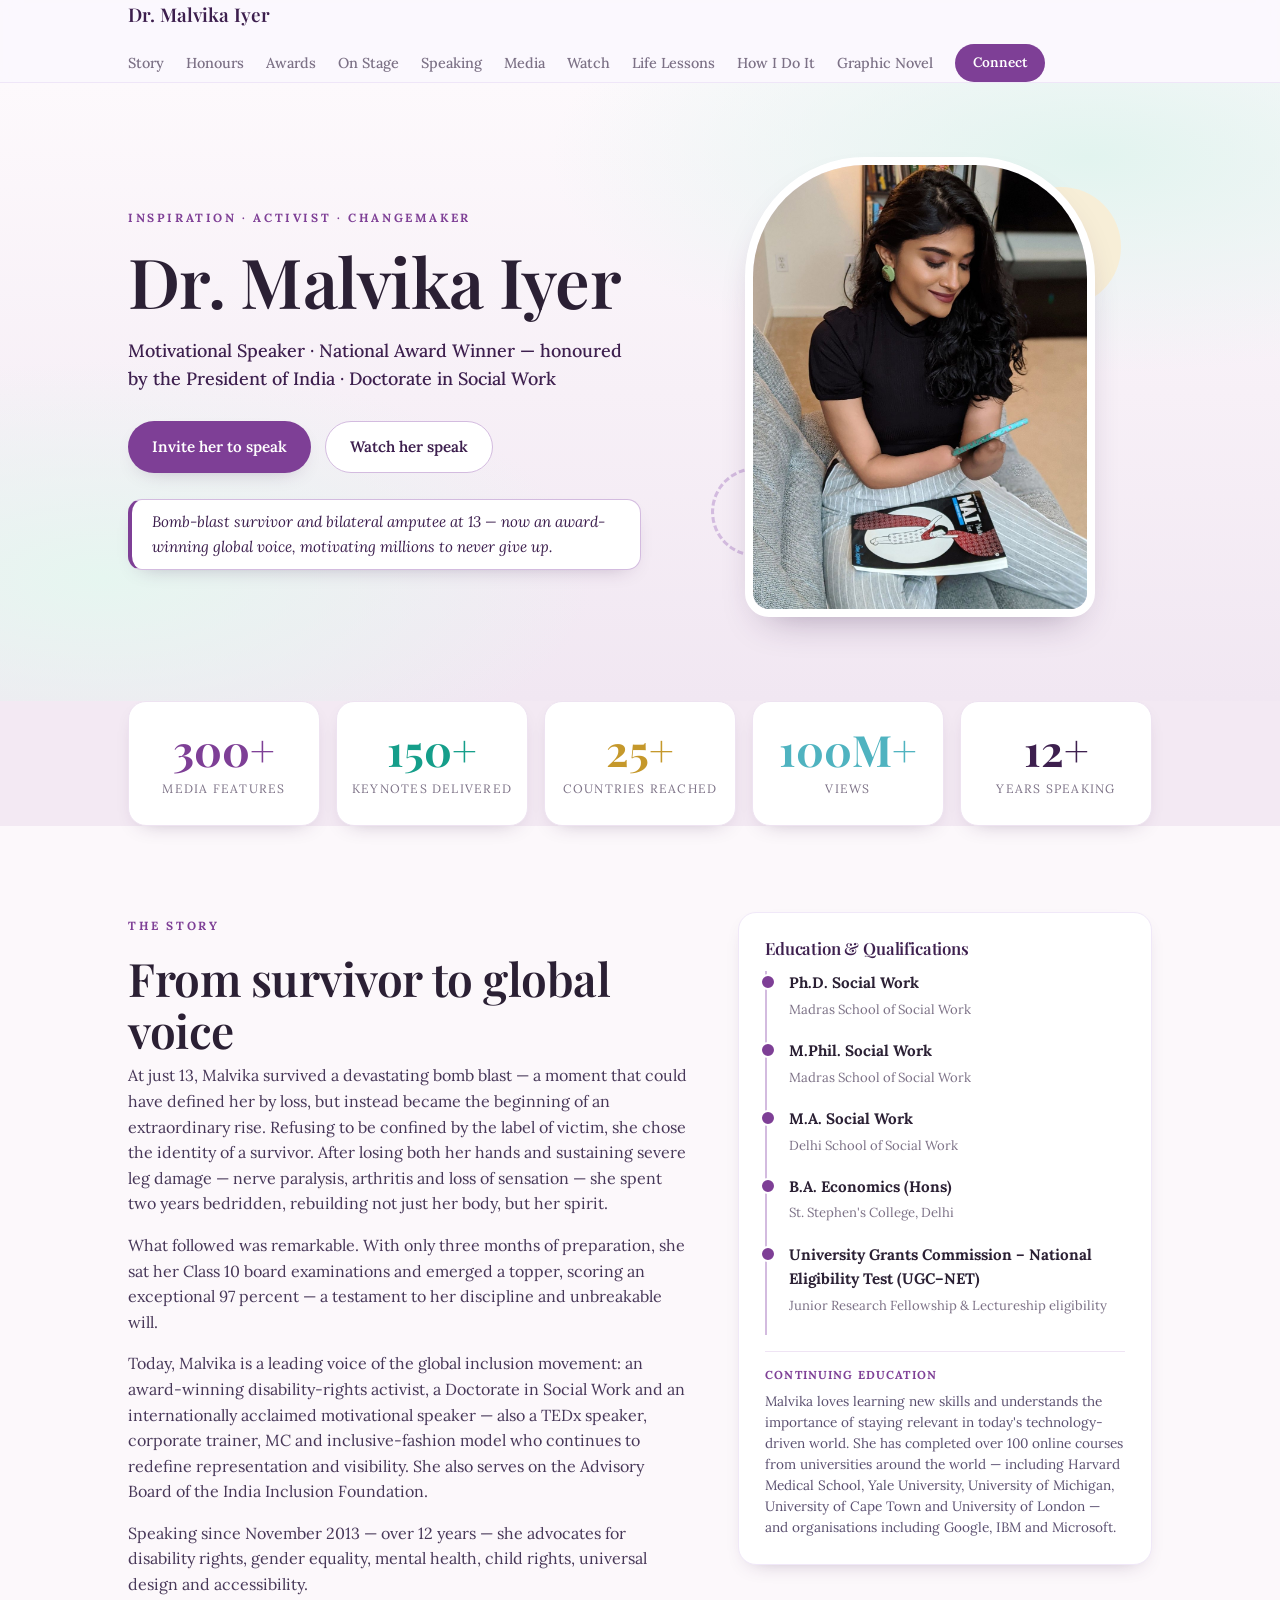
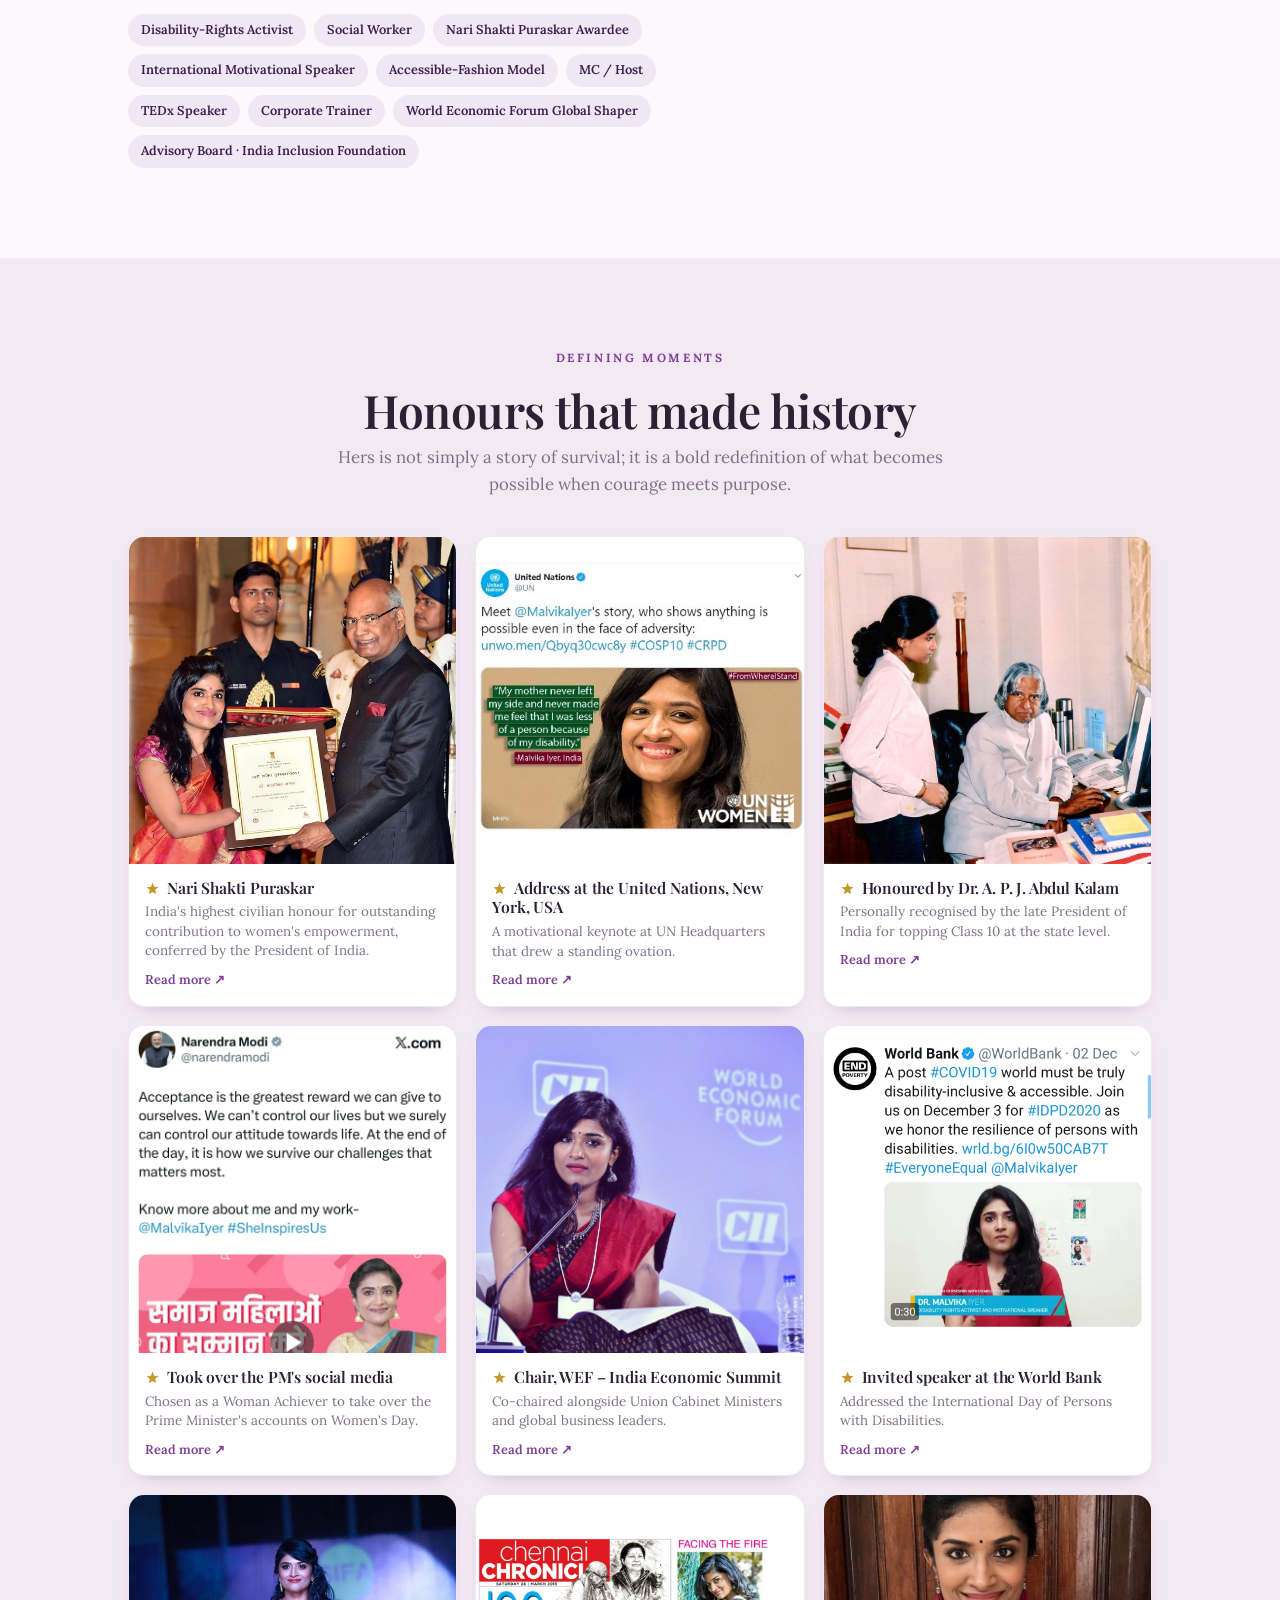
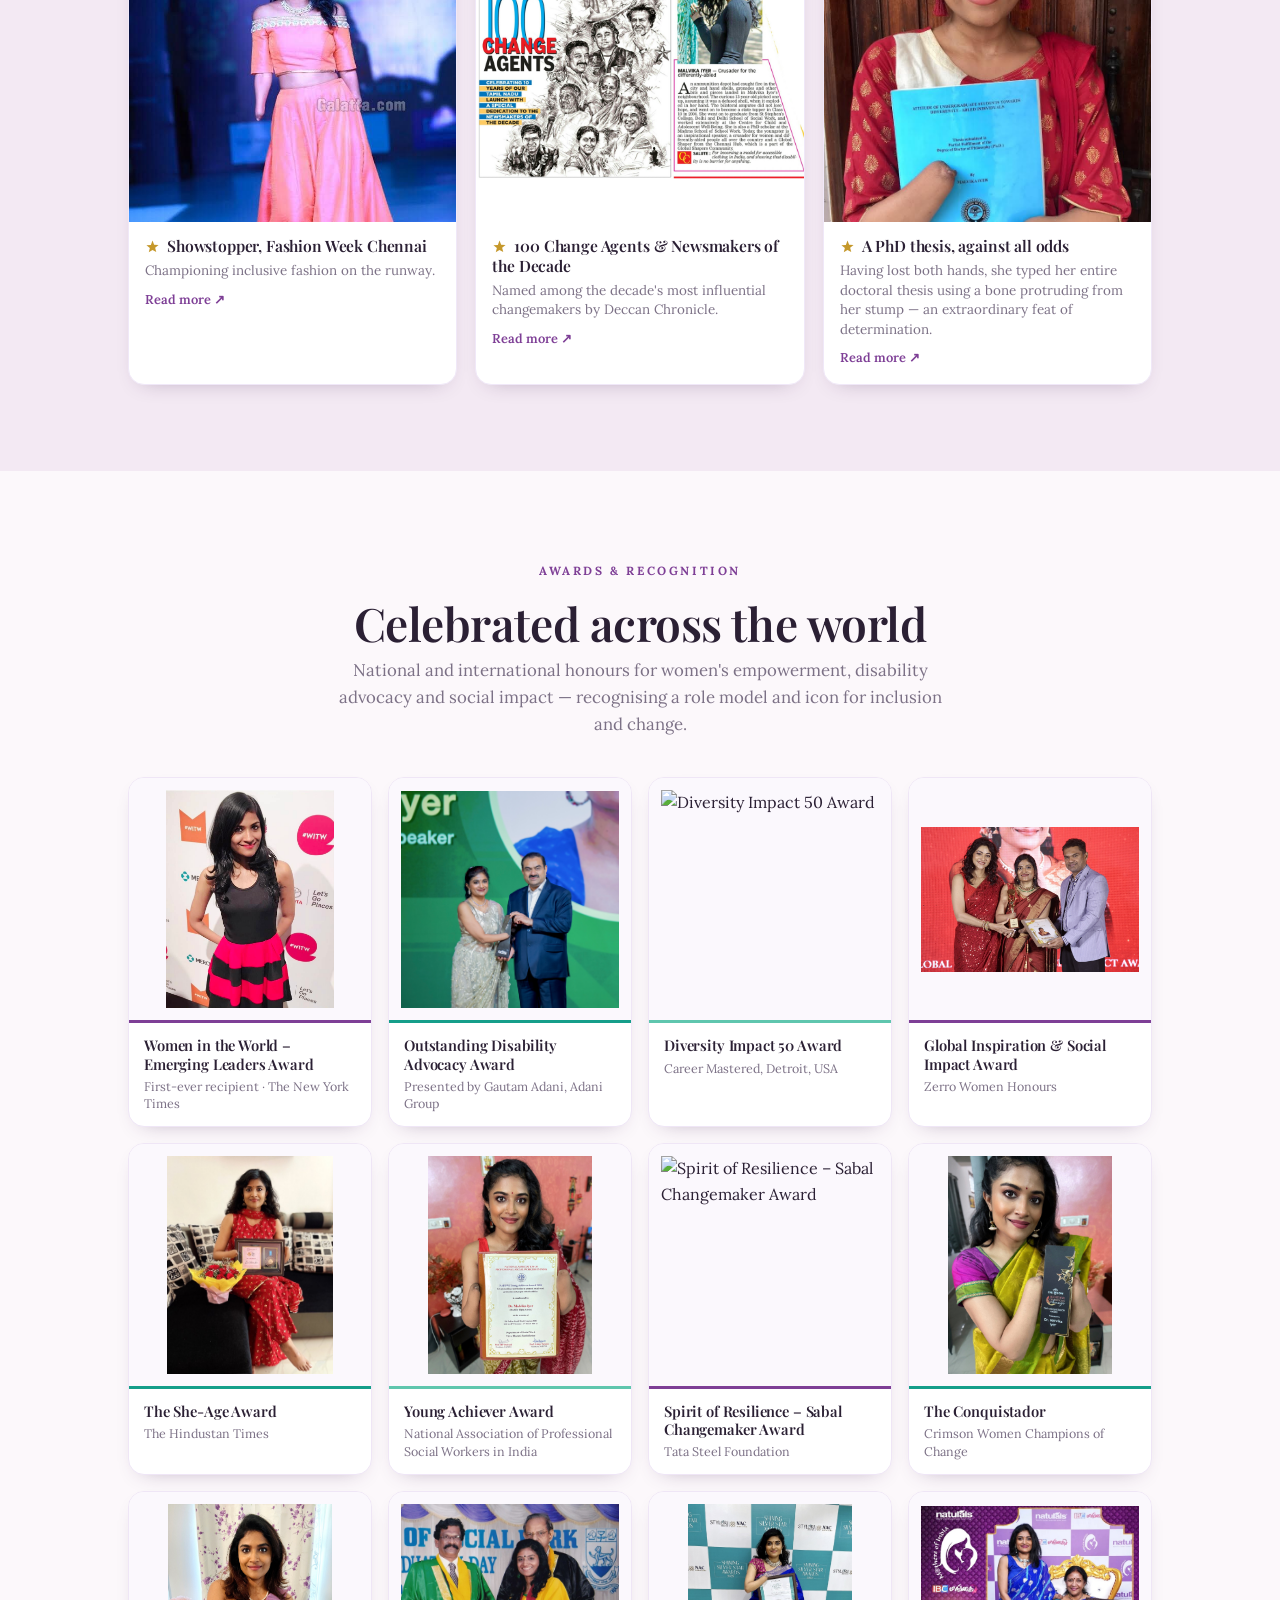
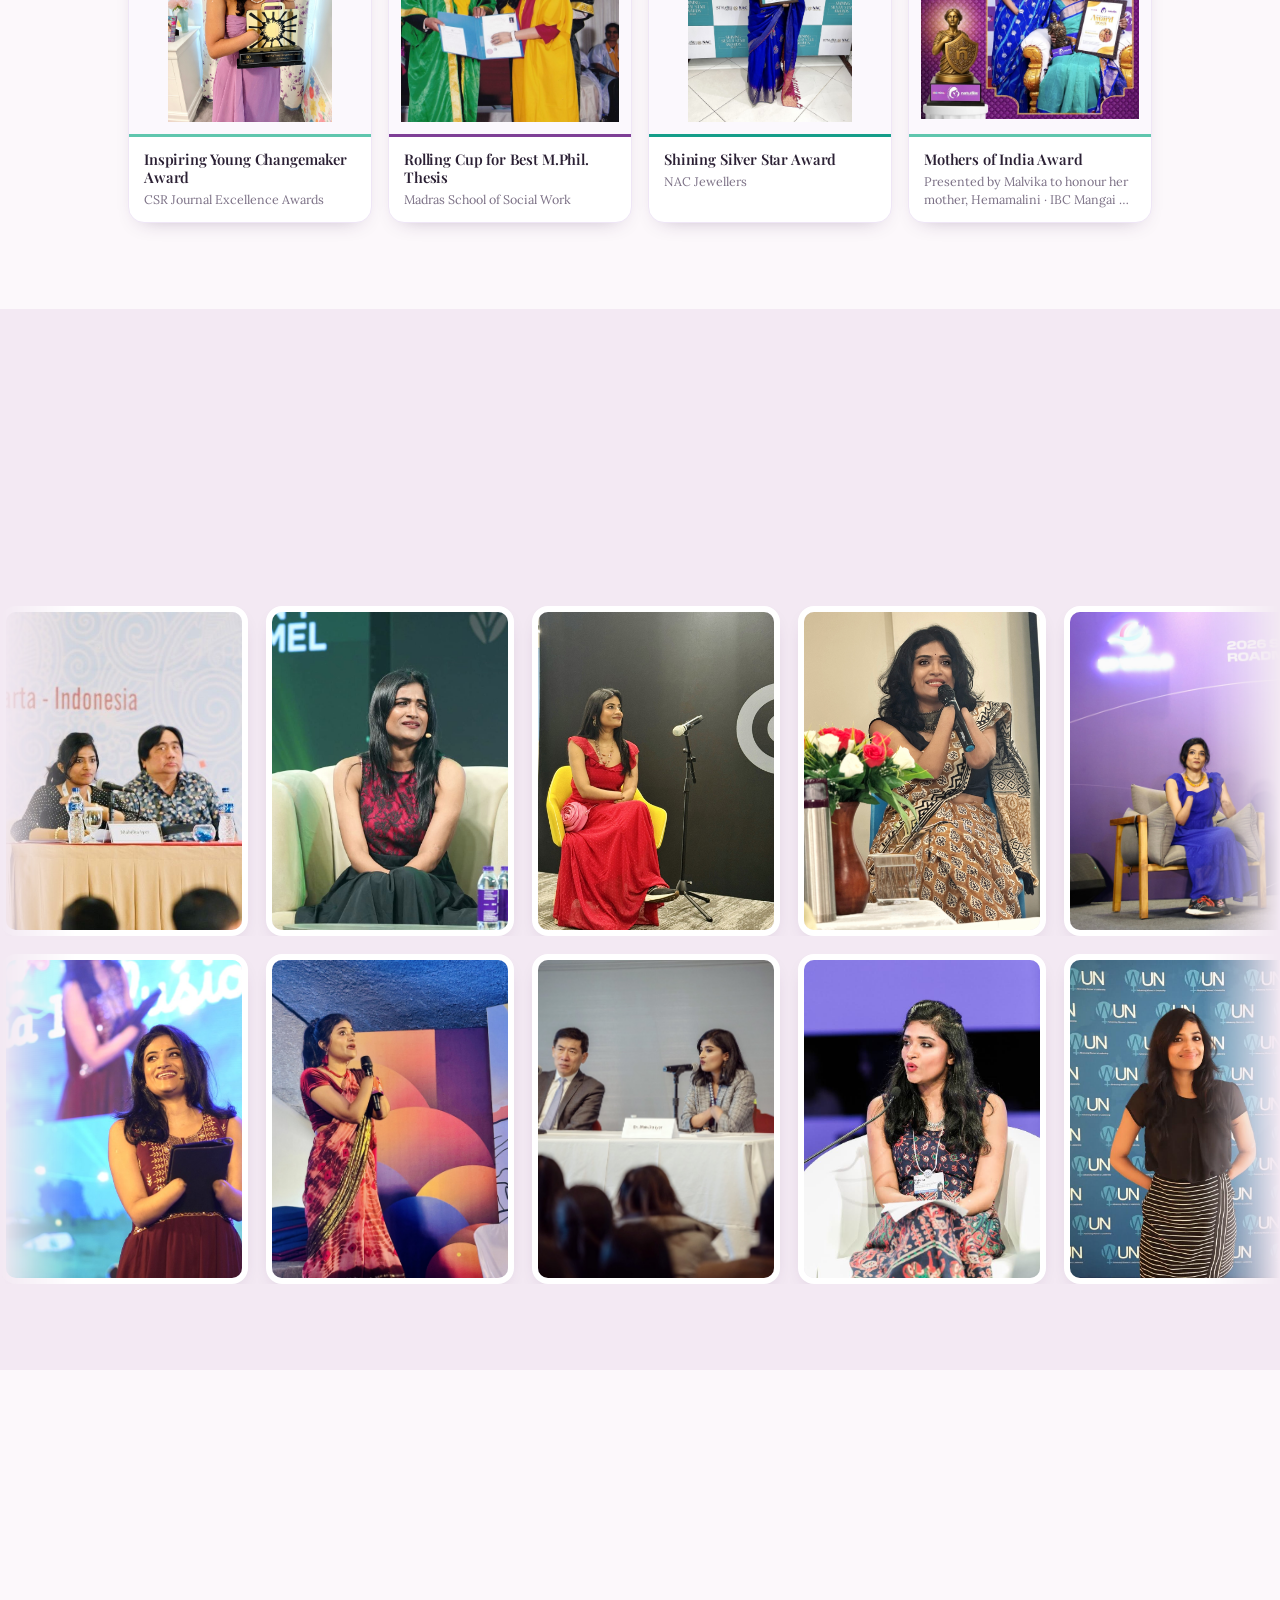
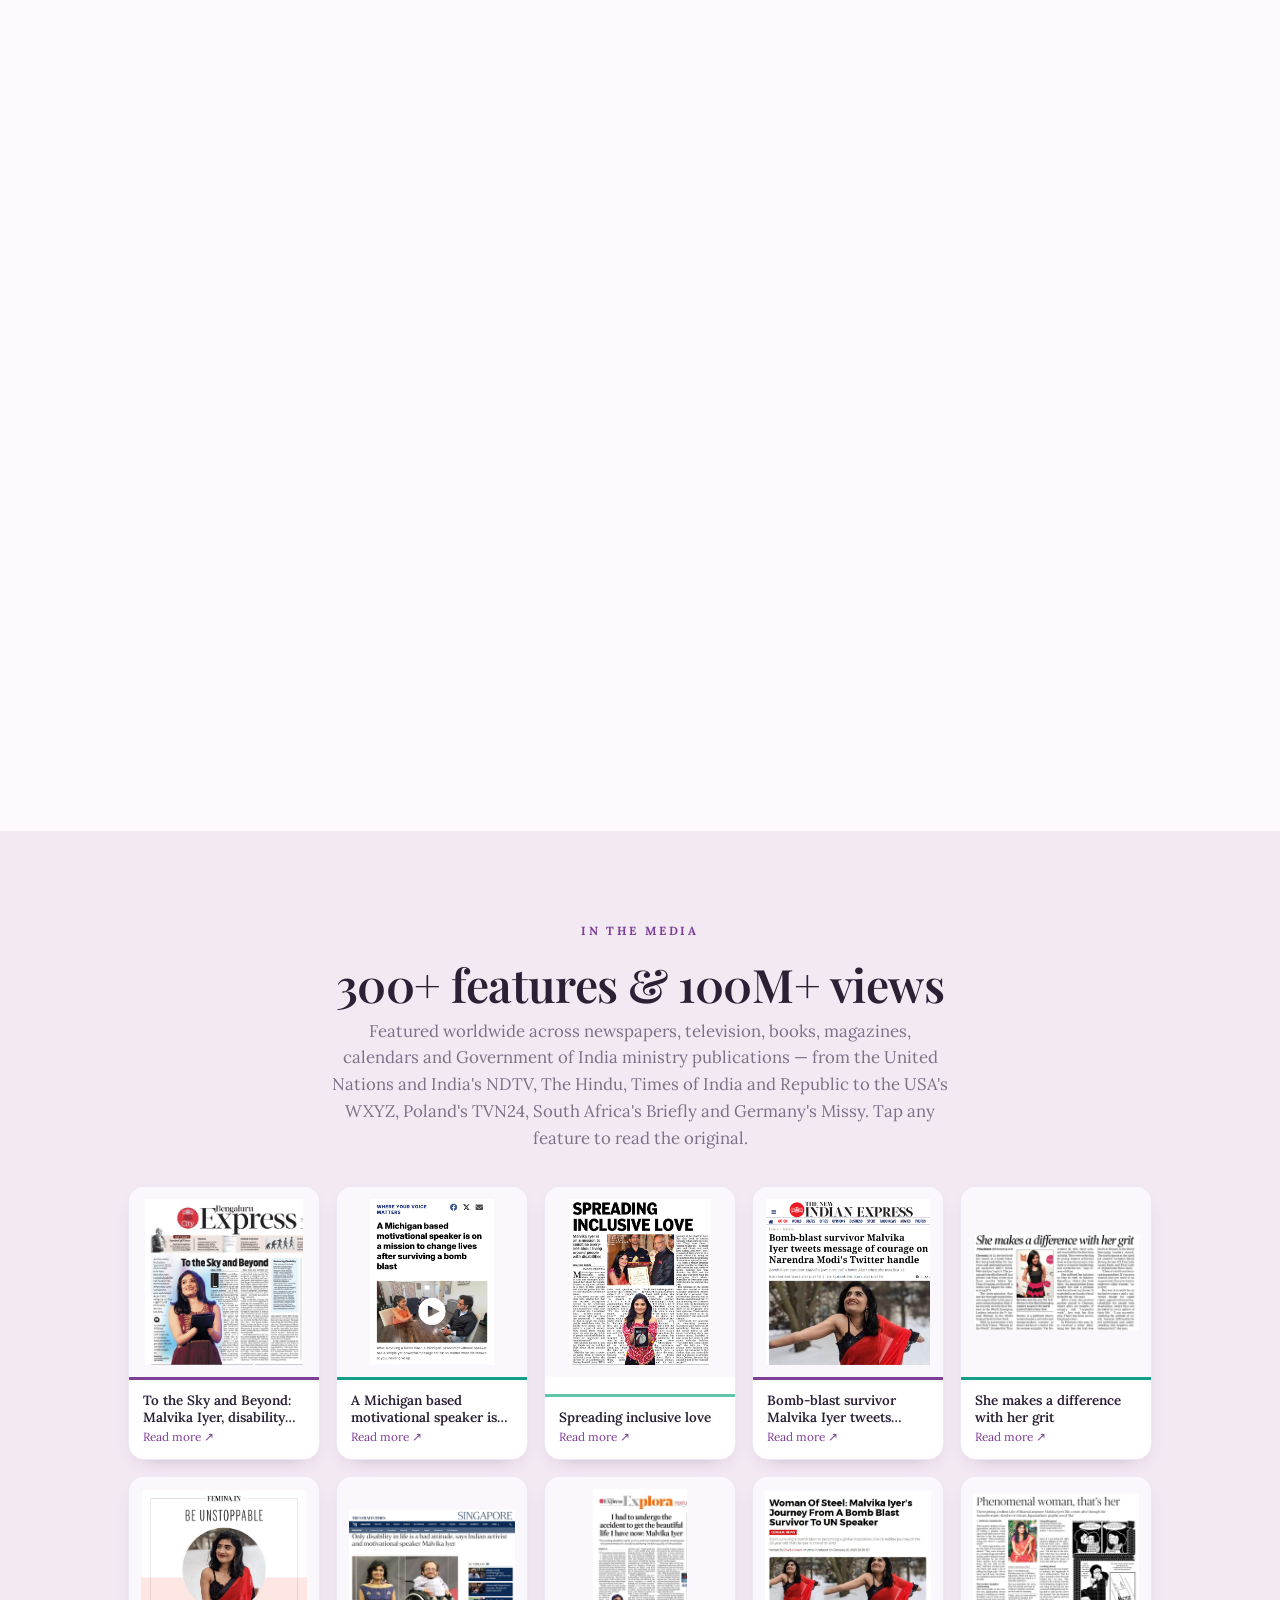
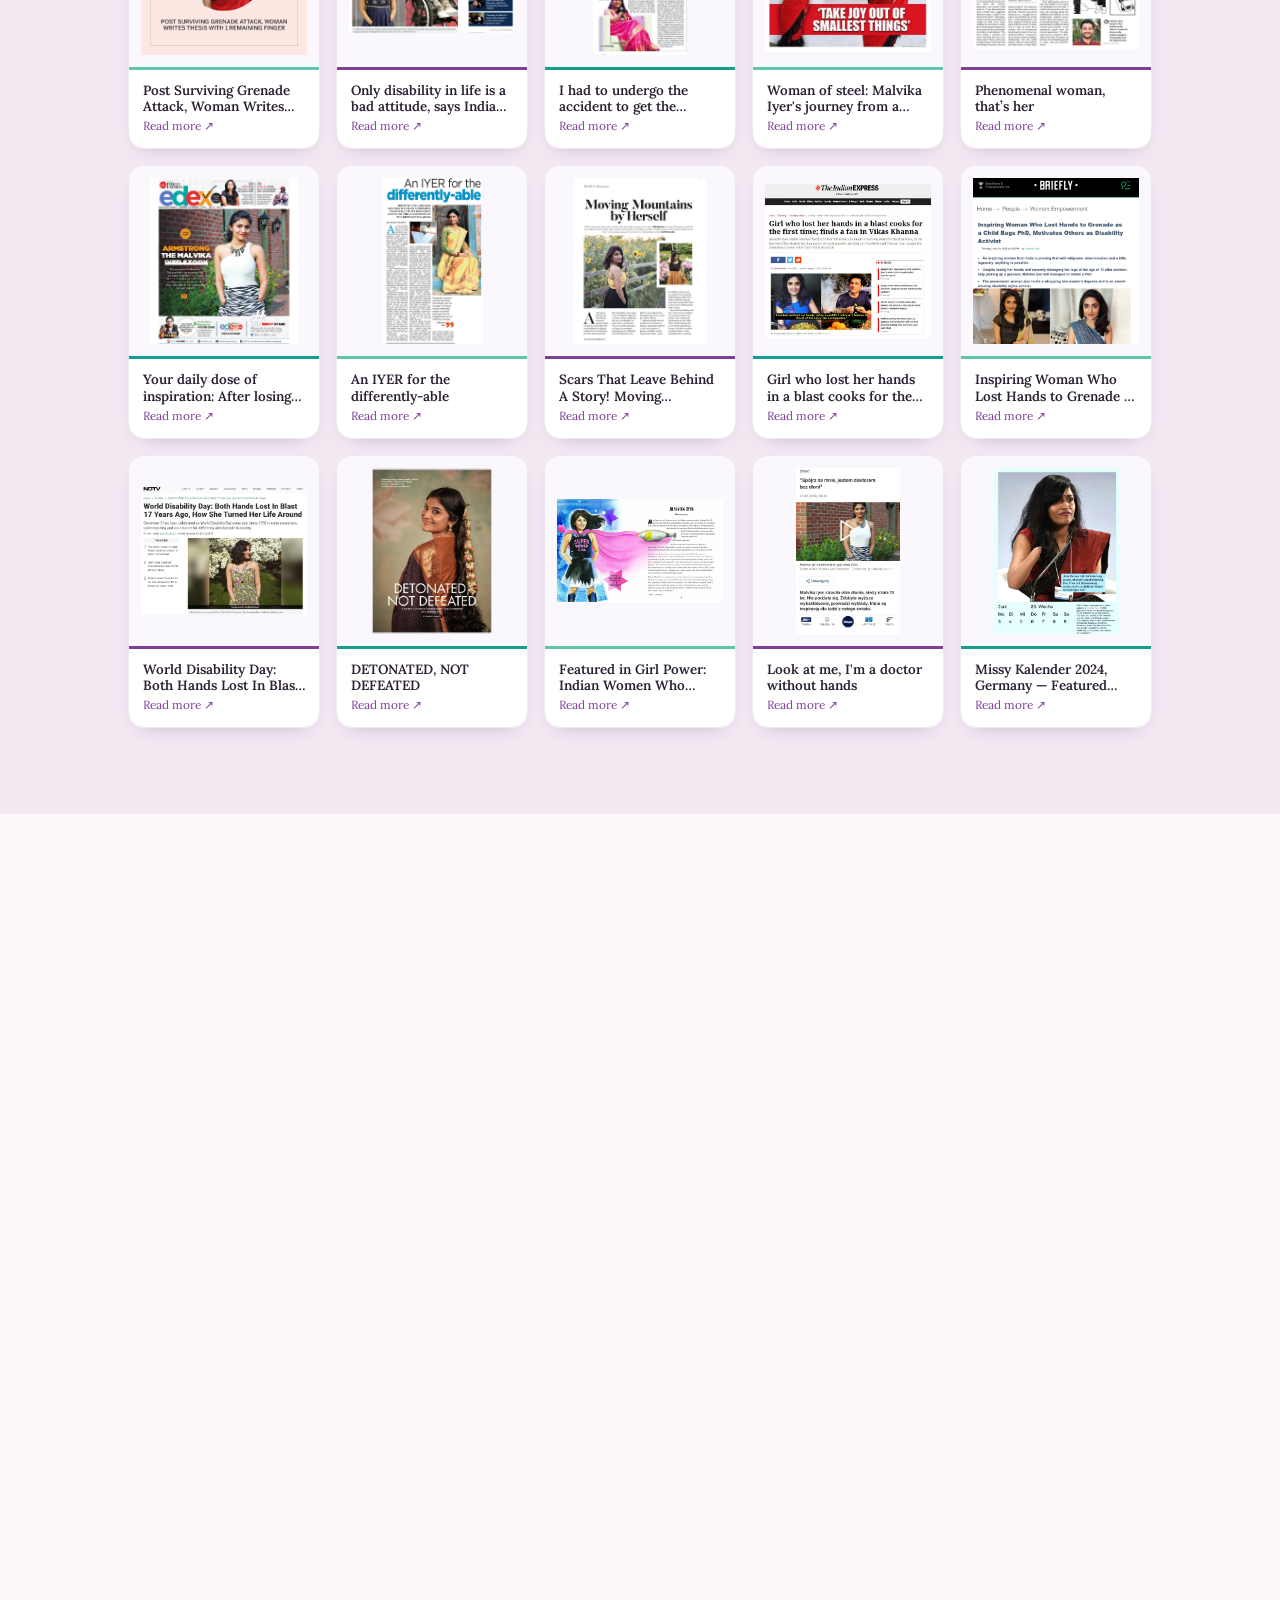
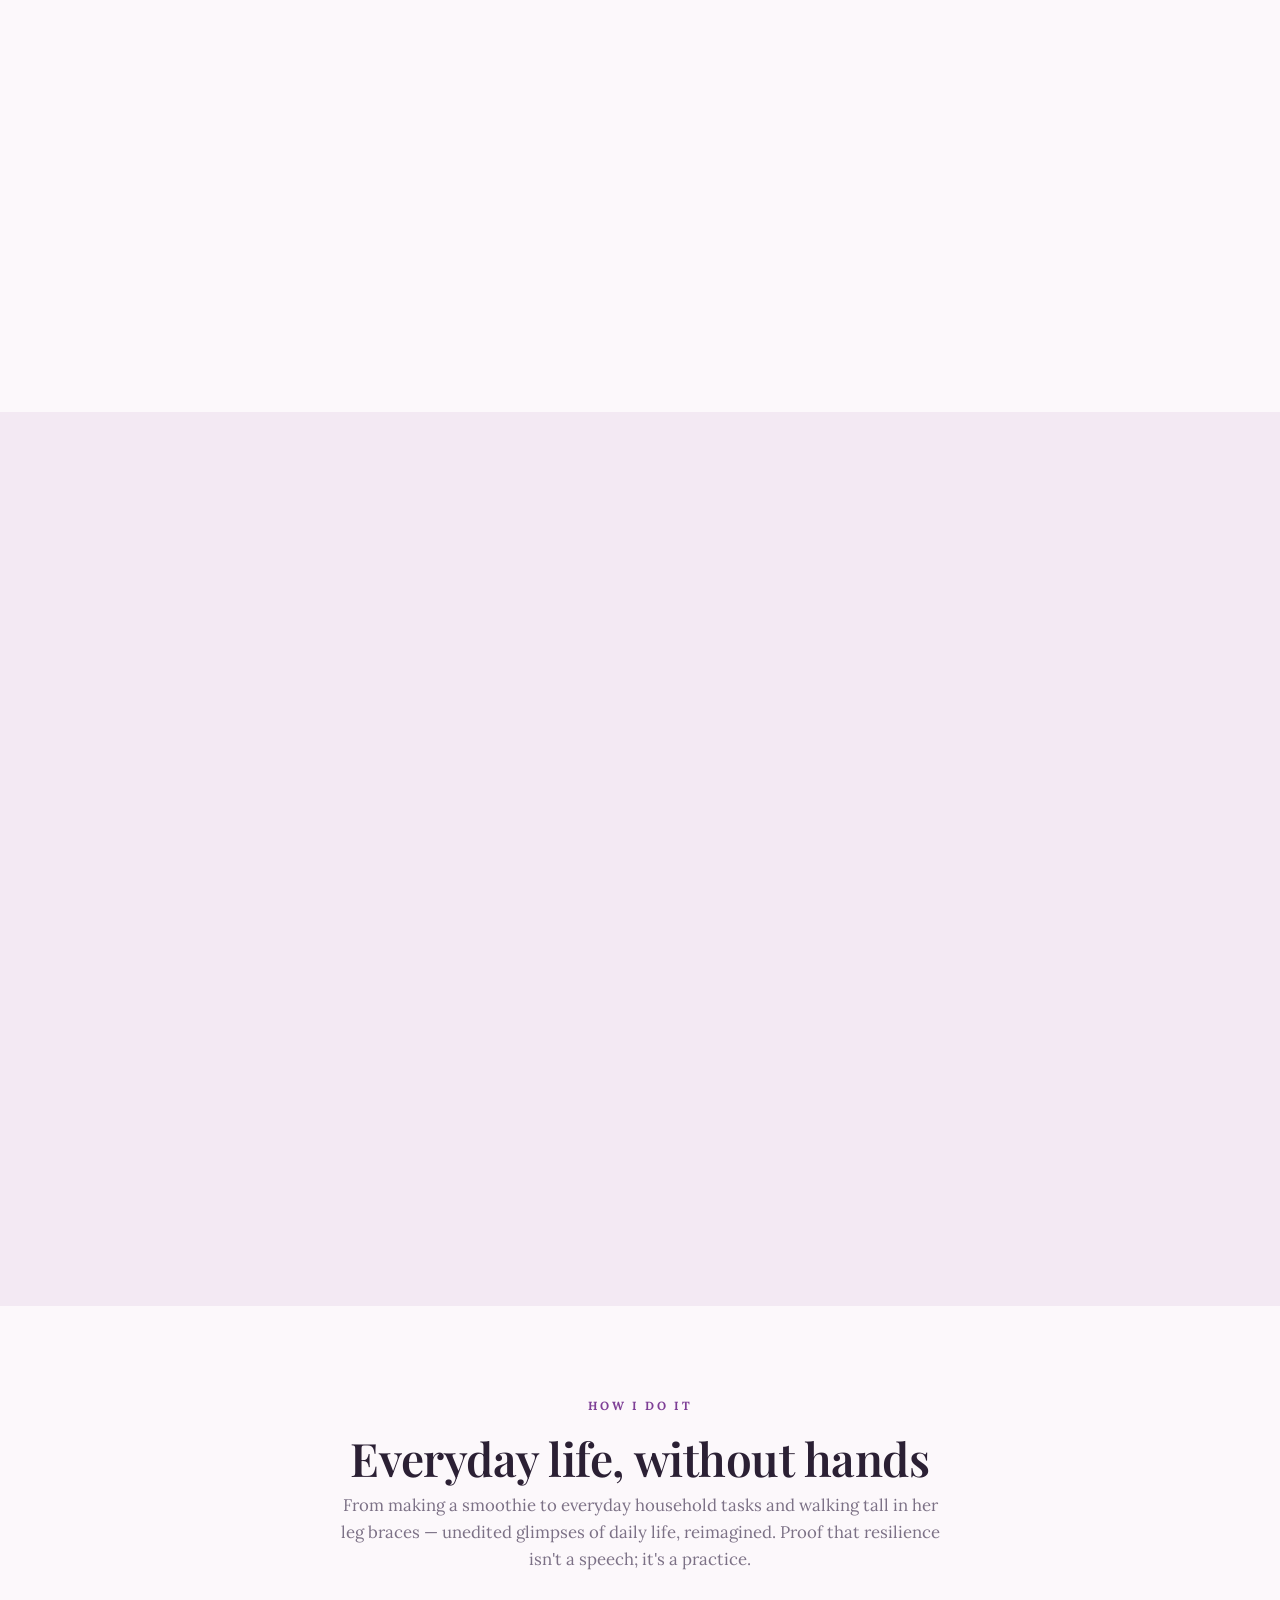
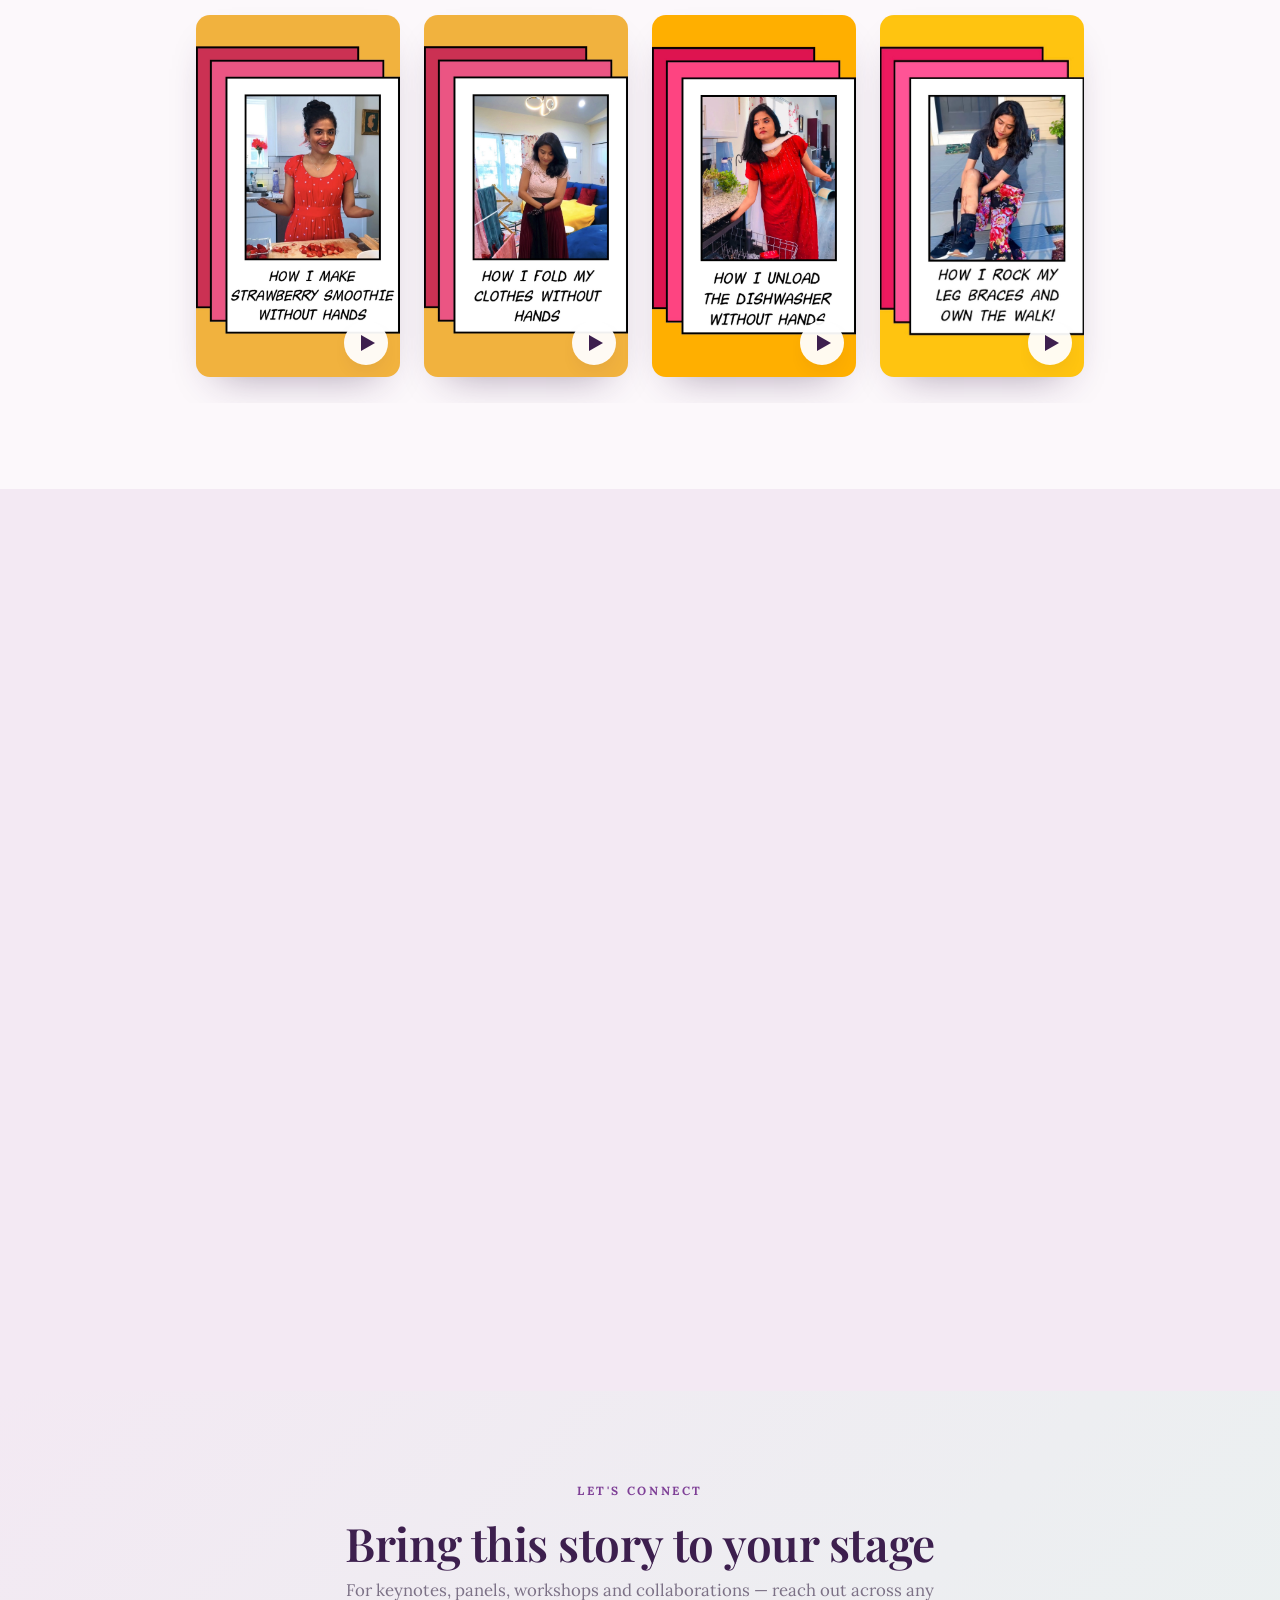
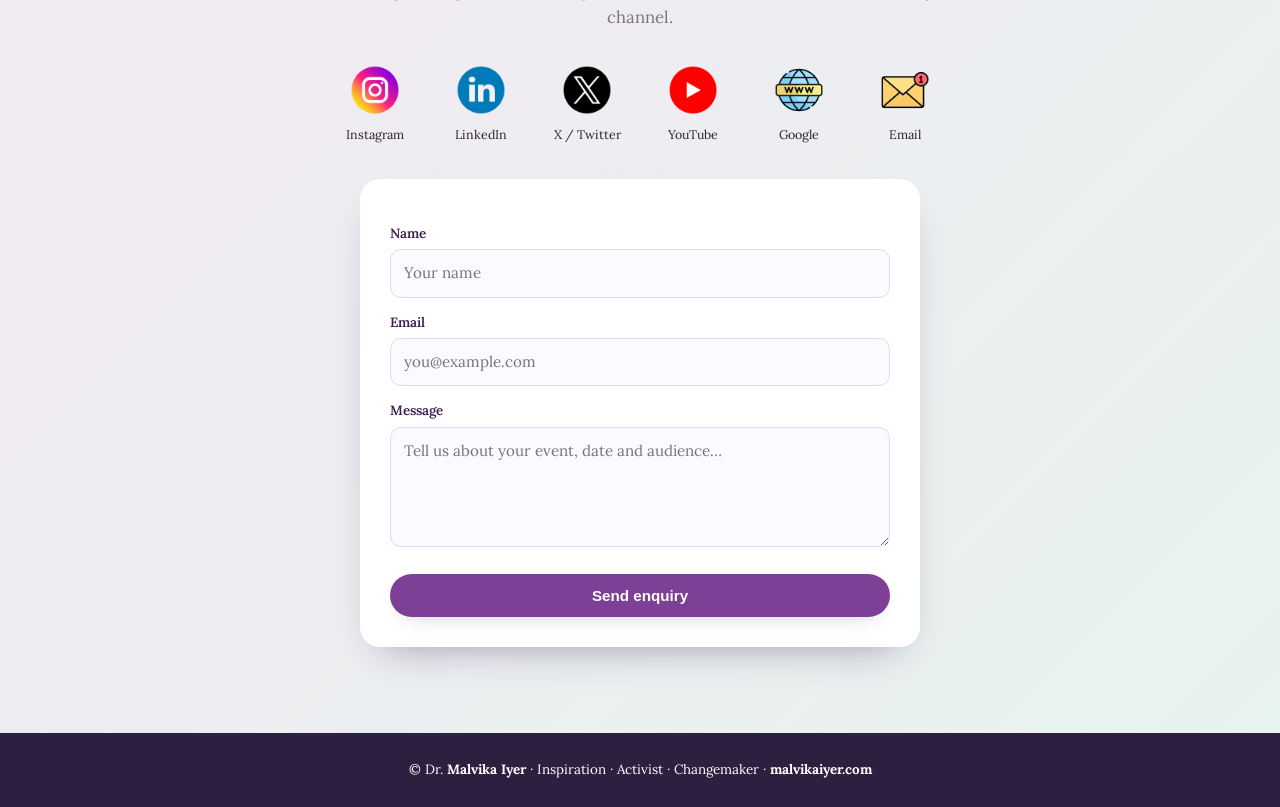
==== index.html @ c1a877a6 "Awards: grand one-by-one entrance (overshoot pop, 175ms stagger)" ====
<!DOCTYPE html>
<html lang="en"><head>
<meta charset="utf-8"><meta name="viewport" content="width=device-width,initial-scale=1">
<title>Dr. Malvika Iyer — Inspiration · Activist · Changemaker</title>
<meta name="description" content="Dr. Malvika Iyer — bomb-blast survivor, disability-rights activist, Doctorate in Social Work and internationally acclaimed motivational speaker.">
<link rel="icon" type="image/png" href="/assets/favicon.png?v=3ea7a1b7">
<link rel="apple-touch-icon" href="/assets/favicon.png?v=3ea7a1b7">
<meta property="og:type" content="website">
<meta property="og:url" content="https://malvikaiyer.com/">
<meta property="og:site_name" content="Dr. Malvika Iyer">
<meta property="og:title" content="Dr. Malvika Iyer — Inspiration · Activist · Changemaker">
<meta property="og:description" content="Dr. Malvika Iyer — bomb-blast survivor, disability-rights activist, Doctorate in Social Work and internationally acclaimed motivational speaker.">
<meta property="og:image" content="https://malvikaiyer.com/assets/og-cover.jpg">
<meta property="og:image:width" content="2400">
<meta property="og:image:height" content="1260">
<meta property="og:image:alt" content="Dr. Malvika Iyer — Motivational Speaker, Activist and Changemaker">
<meta name="twitter:card" content="summary_large_image">
<meta name="twitter:title" content="Dr. Malvika Iyer — Inspiration · Activist · Changemaker">
<meta name="twitter:description" content="Dr. Malvika Iyer — bomb-blast survivor, disability-rights activist, Doctorate in Social Work and internationally acclaimed motivational speaker.">
<meta name="twitter:image" content="https://malvikaiyer.com/assets/og-cover.jpg">
<link rel="preconnect" href="https://fonts.googleapis.com"><link rel="preconnect" href="https://fonts.gstatic.com" crossorigin>
<link href="https://fonts.googleapis.com/css2?family=Playfair+Display:wght@500;600;700;800&family=Lora:ital,wght@0,400;0,500;0,600;1,400;1,500&display=swap" rel="stylesheet">
<link rel="stylesheet" href="styles.css?v=7c86c94f">
</head><body>

<header class="nav"><div class="wrap">
  <a class="brand" href="#top">Dr. Malvika <span>Iyer</span></a>
  <nav><a href="#story">Story</a><a href="#honours">Honours</a><a href="#awards">Awards</a><a href="#onstage">On Stage</a><a href="#speaking">Speaking</a><a href="#media">Media</a><a href="#interviews">Watch</a><a href="#learn">Life Lessons</a><a href="#howto">How I Do It</a><a href="#books">Graphic Novel</a><a class="cta" href="#connect">Connect</a></nav>
</div></header>

<section class="hero" id="top"><div class="wrap">
  <div>
    <span class="eyebrow">Inspiration · Activist · Changemaker</span>
    <h1>Dr. Malvika Iyer</h1>
    <p class="sub">Motivational Speaker · National Award Winner — honoured by the President of India · <b>Doctorate in Social Work</b></p>
    <div class="btnrow">
      <a class="btn btn-primary" href="#connect">Invite her to speak</a>
      <a class="btn btn-ghost" href="#interviews">Watch her speak </a>
    </div>
    <div class="ribbon">Bomb-blast survivor and bilateral amputee at 13 — now an award-winning global voice, motivating millions to never give up.</div>
  </div>
  <div class="hero-photo"><span class="blob"></span><span class="ring"></span>
    <div class="carousel" id="hero-carousel" data-interval="2000"><img class="active" src="/assets/stage8.jpg?v=e2ea9a7f" alt="Dr. Malvika Iyer" loading="eager"><img class="" src="/assets/hero11.jpg?v=d1a2c243" alt="Dr. Malvika Iyer" loading="lazy"><img class="" src="/assets/hero19.jpg?v=f1bd73f7" alt="Dr. Malvika Iyer" loading="lazy"><img class="" src="/assets/hero07.jpg?v=f7e554c8" alt="Dr. Malvika Iyer" loading="lazy"><img class="" src="/assets/hero12.jpg?v=4890a8d9" alt="Dr. Malvika Iyer" loading="lazy"><img class="" src="/assets/hero16.jpg?v=95ea1632" alt="Dr. Malvika Iyer" loading="lazy"><img class="" src="/assets/hero18.jpg?v=2568e24b" alt="Dr. Malvika Iyer" loading="lazy"><img class="" src="/assets/hero06.jpg?v=55864ddf" alt="Dr. Malvika Iyer" loading="lazy"><img class="" src="/assets/hero09.jpg?v=39945563" alt="Dr. Malvika Iyer" loading="lazy"><img class="" src="/assets/hero10.jpg?v=2dc71d0b" alt="Dr. Malvika Iyer" loading="lazy"><img class="" src="/assets/hero15.jpg?v=d477b9f8" alt="Dr. Malvika Iyer" loading="lazy"><img class="" src="/assets/hero20.jpg?v=05ac8e51" alt="Dr. Malvika Iyer" loading="lazy"></div>
  </div>
</div></section>

<section class="stats"><div class="wrap"><div class="row" id="stats-row"><div class="stat"><div class="num" data-target="300+">300+</div><div class="lbl">Media Features</div></div><div class="stat"><div class="num" data-target="150+">150+</div><div class="lbl">Keynotes Delivered</div></div><div class="stat"><div class="num" data-target="25+">25+</div><div class="lbl">Countries Reached</div></div><div class="stat"><div class="num" data-target="100M+">100M+</div><div class="lbl">Views</div></div><div class="stat"><div class="num" data-target="12+">12+</div><div class="lbl">Years Speaking</div></div></div></div></section>

<section class="section about" id="story"><div class="wrap">
  <div>
    <span class="eyebrow">The Story</span>
    <h2>From survivor to global voice</h2>
    <p>At just 13, Malvika survived a devastating bomb blast — a moment that could have defined her by loss, but instead became the beginning of an extraordinary rise. Refusing to be confined by the label of victim, she chose the identity of a survivor. After losing both her hands and sustaining severe leg damage — nerve paralysis, arthritis and loss of sensation — she spent two years bedridden, rebuilding not just her body, but her spirit.</p><p>What followed was remarkable. With only three months of preparation, she sat her Class 10 board examinations and emerged a topper, scoring an exceptional 97 percent — a testament to her discipline and unbreakable will.</p><p>Today, Malvika is a leading voice of the global inclusion movement: an award-winning disability-rights activist, a Doctorate in Social Work and an internationally acclaimed motivational speaker — also a TEDx speaker, corporate trainer, MC and inclusive-fashion model who continues to redefine representation and visibility. She also serves on the Advisory Board of the India Inclusion Foundation.</p><p>Speaking since November 2013 — over 12 years — she advocates for disability rights, gender equality, mental health, child rights, universal design and accessibility.</p>
    <div class="creds"><span class="tag">Disability-Rights Activist</span><span class="tag">Social Worker</span><span class="tag">Nari Shakti Puraskar Awardee</span><span class="tag">International Motivational Speaker</span><span class="tag">Accessible-Fashion Model</span><span class="tag">MC / Host</span><span class="tag">TEDx Speaker</span><span class="tag">Corporate Trainer</span><span class="tag">World Economic Forum Global Shaper</span><span class="tag">Advisory Board · India Inclusion Foundation</span></div>
    
  </div>
  <div class="edu"><h3>Education &amp; Qualifications</h3><div class="item"><b>Ph.D. Social Work</b><span>Madras School of Social Work</span></div><div class="item"><b>M.Phil. Social Work</b><span>Madras School of Social Work</span></div><div class="item"><b>M.A. Social Work</b><span>Delhi School of Social Work</span></div><div class="item"><b>B.A. Economics (Hons)</b><span>St. Stephen&#x27;s College, Delhi</span></div><div class="item"><b>University Grants Commission – National Eligibility Test (UGC–NET)</b><span>Junior Research Fellowship &amp; Lectureship eligibility</span></div><div class="edu-note"><span class="en-label">Continuing Education</span><p>Malvika loves learning new skills and understands the importance of staying relevant in today&#x27;s technology-driven world. She has completed over 100 online courses from universities around the world — including Harvard Medical School, Yale University, University of Michigan, University of Cape Town and University of London — and organisations including Google, IBM and Microsoft.</p></div></div>
</div></section>

<section class="section" id="honours" style="background:var(--bg2)"><div class="wrap">
  <div class="center">
  <span class="eyebrow">Defining Moments</span>
  <h2>Honours that made history</h2>
  <p class="lead">Hers is not simply a story of survival; it is a bold redefinition of what becomes possible when courage meets purpose.</p>
  </div>
  <div class="cards"><div class="card c0" style="--d:0"><img class="ph" src="/assets/hon_president.jpg?v=0cdb37f6" alt="Nari Shakti Puraskar" loading="lazy"><div class="body"><h3><svg class="hstar" viewBox="0 0 24 24" aria-hidden="true"><path d="M12 2.4l2.6 6.6 7.1.4-5.5 4.5 1.8 6.9L12 17.4 6 21.2l1.8-6.9L2.3 9.8l7.1-.4z"/></svg>Nari Shakti Puraskar</h3><p>India&#x27;s highest civilian honour for outstanding contribution to women&#x27;s empowerment, conferred by the President of India.</p><a class="more" href="https://gulfnews.com/world/asia/india/how-a-grenade-blast-survivor-overcame-disability-to-inspire-change-1.2251764" target="_blank" rel="noopener">Read more ↗</a></div></div>
<div class="card c1" style="--d:1"><img class="ph contain" src="/assets/img_24.jpg?v=e3f983df" alt="Address at the United Nations, New York, USA" loading="lazy"><div class="body"><h3><svg class="hstar" viewBox="0 0 24 24" aria-hidden="true"><path d="M12 2.4l2.6 6.6 7.1.4-5.5 4.5 1.8 6.9L12 17.4 6 21.2l1.8-6.9L2.3 9.8l7.1-.4z"/></svg>Address at the United Nations, New York, USA</h3><p>A motivational keynote at UN Headquarters that drew a standing ovation.</p><a class="more" href="https://www.unwomen.org/en/news/stories/2017/6/from-where-i-stand--malvika-iyer" target="_blank" rel="noopener">Read more ↗</a></div></div>
<div class="card c2" style="--d:2"><img class="ph" src="/assets/hon_kalam.jpg?v=3e5a6120" alt="Honoured by Dr. A. P. J. Abdul Kalam" loading="lazy"><div class="body"><h3><svg class="hstar" viewBox="0 0 24 24" aria-hidden="true"><path d="M12 2.4l2.6 6.6 7.1.4-5.5 4.5 1.8 6.9L12 17.4 6 21.2l1.8-6.9L2.3 9.8l7.1-.4z"/></svg>Honoured by Dr. A. P. J. Abdul Kalam</h3><p>Personally recognised by the late President of India for topping Class 10 at the state level.</p><a class="more" href="https://www.rediff.com/getahead/report/achievers-malvika-iyers-amazing-story-of-grit/20140917.htm" target="_blank" rel="noopener">Read more ↗</a></div></div>
<div class="card c3" style="--d:3"><img class="ph contain" src="/assets/hon_pm.jpg?v=b6b42d61" alt="Took over the PM&#x27;s social media" loading="lazy"><div class="body"><h3><svg class="hstar" viewBox="0 0 24 24" aria-hidden="true"><path d="M12 2.4l2.6 6.6 7.1.4-5.5 4.5 1.8 6.9L12 17.4 6 21.2l1.8-6.9L2.3 9.8l7.1-.4z"/></svg>Took over the PM&#x27;s social media</h3><p>Chosen as a Woman Achiever to take over the Prime Minister&#x27;s accounts on Women&#x27;s Day.</p><a class="more" href="https://www.narendramodi.in/know-about-dr-malvika-iyer-and-her-work-as-she-takes-over-Prime-minister-narendra-modi-s-social-media-accounts-548715" target="_blank" rel="noopener">Read more ↗</a></div></div>
<div class="card c0" style="--d:4"><img class="ph" src="/assets/hon_wef.jpg?v=e3ffc057" alt="Chair, WEF – India Economic Summit" loading="lazy"><div class="body"><h3><svg class="hstar" viewBox="0 0 24 24" aria-hidden="true"><path d="M12 2.4l2.6 6.6 7.1.4-5.5 4.5 1.8 6.9L12 17.4 6 21.2l1.8-6.9L2.3 9.8l7.1-.4z"/></svg>Chair, WEF – India Economic Summit</h3><p>Co-chaired alongside Union Cabinet Ministers and global business leaders.</p><a class="more" href="https://www.youtube.com/watch?v=-6kvVaiknpA" target="_blank" rel="noopener">Read more ↗</a></div></div>
<div class="card c1" style="--d:5"><img class="ph" src="/assets/hon_worldbank.jpg?v=43c0aac9" alt="Invited speaker at the World Bank" loading="lazy"><div class="body"><h3><svg class="hstar" viewBox="0 0 24 24" aria-hidden="true"><path d="M12 2.4l2.6 6.6 7.1.4-5.5 4.5 1.8 6.9L12 17.4 6 21.2l1.8-6.9L2.3 9.8l7.1-.4z"/></svg>Invited speaker at the World Bank</h3><p>Addressed the International Day of Persons with Disabilities.</p><a class="more" href="https://x.com/worldbankgroup/status/1334225833892823040?s=46" target="_blank" rel="noopener">Read more ↗</a></div></div>
<div class="card c2" style="--d:6"><img class="ph" src="/assets/hero03.jpg?v=7828b082" alt="Showstopper, Fashion Week Chennai" loading="lazy"><div class="body"><h3><svg class="hstar" viewBox="0 0 24 24" aria-hidden="true"><path d="M12 2.4l2.6 6.6 7.1.4-5.5 4.5 1.8 6.9L12 17.4 6 21.2l1.8-6.9L2.3 9.8l7.1-.4z"/></svg>Showstopper, Fashion Week Chennai</h3><p>Championing inclusive fashion on the runway.</p><a class="more" href="https://www.femina.in/trending/achievers/from-disability-to-this-ability-dr-malvika-iyer-is-an-inspiration-to-all-211213.html" target="_blank" rel="noopener">Read more ↗</a></div></div>
<div class="card c3" style="--d:7"><img class="ph" src="/assets/hon_chronicle.jpg?v=f4a698d8" alt="100 Change Agents &amp; Newsmakers of the Decade" loading="lazy"><div class="body"><h3><svg class="hstar" viewBox="0 0 24 24" aria-hidden="true"><path d="M12 2.4l2.6 6.6 7.1.4-5.5 4.5 1.8 6.9L12 17.4 6 21.2l1.8-6.9L2.3 9.8l7.1-.4z"/></svg>100 Change Agents &amp; Newsmakers of the Decade</h3><p>Named among the decade&#x27;s most influential changemakers by Deccan Chronicle.</p><a class="more" href="https://www.instagram.com/p/DJNt5ogTziJ/?utm_source=ig_web_copy_link&amp;igsh=MzRlODBiNWFlZA==" target="_blank" rel="noopener">Read more ↗</a></div></div>
<div class="card c0" style="--d:8"><img class="ph" src="/assets/hon_phd.jpg?v=ef6e926f" alt="A PhD thesis, against all odds" loading="lazy"><div class="body"><h3><svg class="hstar" viewBox="0 0 24 24" aria-hidden="true"><path d="M12 2.4l2.6 6.6 7.1.4-5.5 4.5 1.8 6.9L12 17.4 6 21.2l1.8-6.9L2.3 9.8l7.1-.4z"/></svg>A PhD thesis, against all odds</h3><p>Having lost both hands, she typed her entire doctoral thesis using a bone protruding from her stump — an extraordinary feat of determination.</p><a class="more" href="https://www.theweek.in/webworld/features/society/bilateral-amputee-malvika-iyer-doctoral-thesis.html" target="_blank" rel="noopener">Read more ↗</a></div></div></div>
</div></section>

<section class="section" id="awards"><div class="wrap center">
  <span class="eyebrow">Awards &amp; Recognition</span>
  <h2>Celebrated across the world</h2>
  <p class="lead">National and international honours for women&#x27;s empowerment, disability advocacy and social impact — recognising a role model and icon for inclusion and change.</p>
  <div class="awards-spot"><div class="award" style="--d:0"><img class="ph" src="/assets/img_17.jpg?v=c7ef9cc4" alt="Women in the World – Emerging Leaders Award" loading="lazy"><div class="body"><h3>Women in the World – Emerging Leaders Award</h3><p>First-ever recipient · The New York Times</p></div></div>
<div class="award" style="--d:1"><img class="ph" src="/assets/img_14.jpg?v=278b6b4a" alt="Outstanding Disability Advocacy Award" loading="lazy"><div class="body"><h3>Outstanding Disability Advocacy Award</h3><p>Presented by Gautam Adani, Adani Group</p></div></div>
<div class="award" style="--d:2"><img class="ph" src="/assets/img_01.jpg?v=138364d0" alt="Diversity Impact 50 Award" loading="lazy"><div class="body"><h3>Diversity Impact 50 Award</h3><p>Career Mastered, Detroit, USA</p></div></div>
<div class="award" style="--d:3"><img class="ph" src="/assets/img_16.jpg?v=59132d2a" alt="Global Inspiration &amp; Social Impact Award" loading="lazy"><div class="body"><h3>Global Inspiration &amp; Social Impact Award</h3><p>Zerro Women Honours</p></div></div>
<div class="award" style="--d:4"><img class="ph" src="/assets/img_04.jpg?v=10f9444b" alt="The She-Age Award" loading="lazy"><div class="body"><h3>The She-Age Award</h3><p>The Hindustan Times</p></div></div>
<div class="award" style="--d:5"><img class="ph" src="/assets/img_03.jpg?v=8d895cc9" alt="Young Achiever Award" loading="lazy"><div class="body"><h3>Young Achiever Award</h3><p>National Association of Professional Social Workers in India</p></div></div>
<div class="award" style="--d:6"><img class="ph" src="/assets/img_02.jpg?v=cd11c24a" alt="Spirit of Resilience – Sabal Changemaker Award" loading="lazy"><div class="body"><h3>Spirit of Resilience – Sabal Changemaker Award</h3><p>Tata Steel Foundation</p></div></div>
<div class="award" style="--d:7"><img class="ph" src="/assets/img_05.jpg?v=5549be7b" alt="The Conquistador" loading="lazy"><div class="body"><h3>The Conquistador</h3><p>Crimson Women Champions of Change</p></div></div>
<div class="award" style="--d:8"><img class="ph" src="/assets/img_00.jpg?v=b402a6d7" alt="Inspiring Young Changemaker Award" loading="lazy"><div class="body"><h3>Inspiring Young Changemaker Award</h3><p>CSR Journal Excellence Awards</p></div></div>
<div class="award" style="--d:9"><img class="ph" src="/assets/aw_rollingcup.jpg?v=2d8d5ad9" alt="Rolling Cup for Best M.Phil. Thesis" loading="lazy"><div class="body"><h3>Rolling Cup for Best M.Phil. Thesis</h3><p>Madras School of Social Work</p></div></div>
<div class="award" style="--d:10"><img class="ph" src="/assets/aw_silverstar.jpg?v=0440e7f2" alt="Shining Silver Star Award" loading="lazy"><div class="body"><h3>Shining Silver Star Award</h3><p>NAC Jewellers</p></div></div>
<div class="award" style="--d:11"><img class="ph" src="/assets/aw_mothers.jpg?v=2aff626b" alt="Mothers of India Award" loading="lazy"><div class="body"><h3>Mothers of India Award</h3><p>Presented by Malvika to honour her mother, Hemamalini · IBC Mangai &amp; Naturals</p></div></div></div>
</div></section>

<section class="section onstage" id="onstage" style="background:var(--bg2)"><div class="wrap center">
  <span class="eyebrow">On Stage</span>
  <h2>Speaking around the world</h2>
  <p class="lead">From TED stages to the United Nations and the World Economic Forum, she has held audiences across the world — leaving them deeply moved and ready to act.</p>
</div><div class="marquee-wrap"><div class="marquee"><div class="track" style="animation-duration:40s"><div class="ocard"><img src="/assets/stage10.jpg?v=7742e0b4" alt="Dr. Malvika Iyer on stage" loading="lazy"></div><div class="ocard"><img src="/assets/stage1.jpg?v=796fee61" alt="Dr. Malvika Iyer on stage" loading="lazy"></div><div class="ocard"><img src="/assets/stage3.jpg?v=39ecc3d4" alt="Dr. Malvika Iyer on stage" loading="lazy"></div><div class="ocard"><img src="/assets/img_06.jpg?v=b61ae0ad" alt="Dr. Malvika Iyer on stage" loading="lazy"></div><div class="ocard"><img src="/assets/stage7.jpg?v=de063fe4" alt="Dr. Malvika Iyer on stage" loading="lazy"></div><div class="ocard"><img src="/assets/stage9.jpg?v=00f96599" alt="Dr. Malvika Iyer on stage" loading="lazy"></div><div class="ocard"><img src="/assets/img_18.jpg?v=3618c0fd" alt="Dr. Malvika Iyer on stage" loading="lazy"></div><div class="ocard"><img src="/assets/stage13.jpg?v=5071308b" alt="Dr. Malvika Iyer on stage" loading="lazy"></div><div class="ocard"><img src="/assets/stage16.jpg?v=7bc2e324" alt="Dr. Malvika Iyer on stage" loading="lazy"></div><div class="ocard"><img src="/assets/stage17.jpg?v=f306cdca" alt="Dr. Malvika Iyer on stage" loading="lazy"></div><div class="ocard"><img src="/assets/stage10.jpg?v=7742e0b4" alt="Dr. Malvika Iyer on stage" loading="lazy"></div><div class="ocard"><img src="/assets/stage1.jpg?v=796fee61" alt="Dr. Malvika Iyer on stage" loading="lazy"></div><div class="ocard"><img src="/assets/stage3.jpg?v=39ecc3d4" alt="Dr. Malvika Iyer on stage" loading="lazy"></div><div class="ocard"><img src="/assets/img_06.jpg?v=b61ae0ad" alt="Dr. Malvika Iyer on stage" loading="lazy"></div><div class="ocard"><img src="/assets/stage7.jpg?v=de063fe4" alt="Dr. Malvika Iyer on stage" loading="lazy"></div><div class="ocard"><img src="/assets/stage9.jpg?v=00f96599" alt="Dr. Malvika Iyer on stage" loading="lazy"></div><div class="ocard"><img src="/assets/img_18.jpg?v=3618c0fd" alt="Dr. Malvika Iyer on stage" loading="lazy"></div><div class="ocard"><img src="/assets/stage13.jpg?v=5071308b" alt="Dr. Malvika Iyer on stage" loading="lazy"></div><div class="ocard"><img src="/assets/stage16.jpg?v=7bc2e324" alt="Dr. Malvika Iyer on stage" loading="lazy"></div><div class="ocard"><img src="/assets/stage17.jpg?v=f306cdca" alt="Dr. Malvika Iyer on stage" loading="lazy"></div></div></div><div class="marquee"><div class="track rev" style="animation-duration:45s"><div class="ocard"><img src="/assets/stage6.jpg?v=e32773d5" alt="Dr. Malvika Iyer on stage" loading="lazy"></div><div class="ocard"><img src="/assets/stage2.jpg?v=7310726a" alt="Dr. Malvika Iyer on stage" loading="lazy"></div><div class="ocard"><img src="/assets/stage12.jpg?v=fed89e3a" alt="Dr. Malvika Iyer on stage" loading="lazy"></div><div class="ocard"><img src="/assets/stage11.jpg?v=e332cfe4" alt="Dr. Malvika Iyer on stage" loading="lazy"></div><div class="ocard"><img src="/assets/stage14.jpg?v=11df407d" alt="Dr. Malvika Iyer on stage" loading="lazy"></div><div class="ocard"><img src="/assets/stage5.jpg?v=e884a234" alt="Dr. Malvika Iyer on stage" loading="lazy"></div><div class="ocard"><img src="/assets/stage4.jpg?v=df2d48be" alt="Dr. Malvika Iyer on stage" loading="lazy"></div><div class="ocard"><img src="/assets/img_22.jpg?v=9788e1ad" alt="Dr. Malvika Iyer on stage" loading="lazy"></div><div class="ocard"><img src="/assets/img_19.jpg?v=95e268b6" alt="Dr. Malvika Iyer on stage" loading="lazy"></div><div class="ocard"><img src="/assets/stage15.jpg?v=58e21e53" alt="Dr. Malvika Iyer on stage" loading="lazy"></div><div class="ocard"><img src="/assets/stage6.jpg?v=e32773d5" alt="Dr. Malvika Iyer on stage" loading="lazy"></div><div class="ocard"><img src="/assets/stage2.jpg?v=7310726a" alt="Dr. Malvika Iyer on stage" loading="lazy"></div><div class="ocard"><img src="/assets/stage12.jpg?v=fed89e3a" alt="Dr. Malvika Iyer on stage" loading="lazy"></div><div class="ocard"><img src="/assets/stage11.jpg?v=e332cfe4" alt="Dr. Malvika Iyer on stage" loading="lazy"></div><div class="ocard"><img src="/assets/stage14.jpg?v=11df407d" alt="Dr. Malvika Iyer on stage" loading="lazy"></div><div class="ocard"><img src="/assets/stage5.jpg?v=e884a234" alt="Dr. Malvika Iyer on stage" loading="lazy"></div><div class="ocard"><img src="/assets/stage4.jpg?v=df2d48be" alt="Dr. Malvika Iyer on stage" loading="lazy"></div><div class="ocard"><img src="/assets/img_22.jpg?v=9788e1ad" alt="Dr. Malvika Iyer on stage" loading="lazy"></div><div class="ocard"><img src="/assets/img_19.jpg?v=95e268b6" alt="Dr. Malvika Iyer on stage" loading="lazy"></div><div class="ocard"><img src="/assets/stage15.jpg?v=58e21e53" alt="Dr. Malvika Iyer on stage" loading="lazy"></div></div></div></div></section>

<section class="section" id="speaking"><div class="wrap center">
  <span class="eyebrow">Speaking &amp; Global Reach</span>
  <h2>On stages in 15+ countries</h2>
  <div class="pills"><span class="pill">Resilience</span><span class="pill">Breaking Barriers</span><span class="pill">Growth Mindset</span><span class="pill">Positive Self-Talk</span><span class="pill">Body Positivity</span><span class="pill">Overcoming Adversity</span><span class="pill">Inclusion</span><span class="pill">Gender Equality</span><span class="pill">Mental Health</span><span class="pill">Child Rights</span><span class="pill">Universal Design</span><span class="pill">Accessibility</span></div>
  <div class="regions" style="text-align:left"><div class="region r1"><h3>North America</h3><p>United Nations HQ · World Bank · Ford Motor Company · Austin Inclusion Summit (Applied Materials) · Pacific Northwest National Laboratory (US Dept. of Energy) · Boston Scientific · Phillips 66 · Bentley Systems · Zscaler · Marvell Semiconductor · Macy&#x27;s · Reliability First · Paramount Software · Inner Science Institute · WE Canada</p></div>
<div class="region r2"><h3>South-East, East &amp; West Asia</h3><p>Tsangs Group (Hong Kong) · ICAI (Abu Dhabi, Bahrain, Doha, Muscat) · Indian Business &amp; Professional Council (Dubai) · Critical River · Transworld · Global Leader Series for Non-Profits (Singapore) · Regional Dialogue on Accessible Elections (Indonesia) · Indian School Al Wadi Al Kabir (Muscat) · GEMS NM School (Dubai)</p></div>
<div class="region r3"><h3>Europe &amp; Africa</h3><p>Unilever (UK) · The Royal Marsden NHS Foundation Trust (UK) · Reckitt Benckiser (Netherlands) · CIVICUS World Assembly (South Africa) · Sustainable Valley Festival (Norway) · Quantum Way Summit (France) · Africa Women Innovation &amp; Entrepreneurship Forum</p></div>
<div class="region r4"><h3>Conferences &amp; Forums</h3><p>World Economic Forum India Economic Summit · Youth Assembly, NYU · UN India &amp; NITI Aayog Women Entrepreneurship Program · IEEE WIE International Leadership Summit · The New Indian Express ThinkEdu Conclave · TEDxIIMKozhikode · TEDxYouthChennai · Mathrubhumi International Festival of Letters · South India&#x27;s Iconic Women Summit</p></div>
<div class="region wide r1"><h3>South Asia (India)</h3><p>Microsoft · IBM · Shell · General Electric · Citi · PayPal · Atlassian · ByteDance · Volvo · John Deere · Bosch · Nokia · Morgan Stanley · Tesco · Diageo · Novo Nordisk · Target · Capgemini · Freshworks · Societe Generale · AXA · HPE Aruba · General Mills · Sandvik · Technicolor · Flex · CGI · VFS Global · Aristocrat · Suez · Amagi · Avantor · Aptiv · Indian Oil · Aditya Birla Capital · Bharat Electricals · United Breweries · J K Cements · SBI Insurance · CII · NASSCOM · Myntra · Gujarat Fluorochemicals · Valtech · Celegence · Mann+Hummel · CloudiX · IIRIS · Neewee Analytics · Harnessio R&amp;D · Inflobox · Ask Circle · Construction Specialists · Unifeeder · PMI Chennai · Gerson Lehrman Group · RTI International · Mahindra University · Amrita Vishwa Vidyapeetham · The Shri Ram Schools · The Emerald Heights International School · Learning Matters</p></div></div>
  
</div></section>

<section class="section" id="media" style="background:var(--bg2)"><div class="wrap center">
  <span class="eyebrow">In the Media</span>
  <h2>300+ features &amp; 100M+ views</h2>
  <p class="lead">Featured worldwide across newspapers, television, books, magazines, calendars and Government of India ministry publications — from the United Nations and India&#x27;s NDTV, The Hindu, Times of India and Republic to the USA&#x27;s WXYZ, Poland&#x27;s TVN24, South Africa&#x27;s Briefly and Germany&#x27;s Missy. Tap any feature to read the original.</p>
  <div class="mediagrid"><a class="mclip-card" href="https://www.newindianexpress.com/cities/bengaluru/2025/Nov/24/to-the-sky-and-beyond-malvika-iyer-disability-rights-activist-on-inclusivity-across-sectors#:~:text=Bengaluru-,To%20the%20Sky%20and%20Beyond%20%3A%20Malvika%20Iyer%2C%20disability%20rights,activist%20on%20inclusivity%20across%20sectors&amp;text=%22Losing%20is%20not%20failing.,Summit%20(IIS)%20in%20Bengaluru." target="_blank" rel="noopener"><img class="mclip" src="/assets/img_40.jpg?v=920da56f" alt="To the Sky and Beyond: Malvika Iyer, disability rights activist on inclusivity across sectors" loading="lazy"><span class="mfoot"><img class="mlogo" src="https://www.google.com/s2/favicons?domain=newindianexpress.com&sz=64" alt="" loading="lazy" onerror="this.remove()"><span class="minfo"><span class="mt">To the Sky and Beyond: Malvika Iyer, disability rights activist on inclusivity across sectors</span><span class="md">Read more ↗</span></span></span></a>
<a class="mclip-card" href="https://www.wxyz.com/news/voices/a-michigan-based-motivational-speaker-is-on-a-mission-to-change-lives-after-surviving-a-bomb-blast" target="_blank" rel="noopener"><img class="mclip" src="/assets/img_wxyz.jpg?v=27e4a145" alt="A Michigan based motivational speaker is on a mission to change lives after surviving a bomb blast" loading="lazy"><span class="mfoot"><img class="mlogo" src="https://www.google.com/s2/favicons?domain=wxyz.com&sz=64" alt="" loading="lazy" onerror="this.remove()"><span class="minfo"><span class="mt">A Michigan based motivational speaker is on a mission to change lives after surviving a bomb blast</span><span class="md">Read more ↗</span></span></span></a>
<a class="mclip-card" href="https://www.deccanchronicle.com/lifestyle/viral-and-trending/180418/spreading-inclusive-love.html" target="_blank" rel="noopener"><img class="mclip" src="/assets/img_23.jpg?v=28d8e4b5" alt="Spreading inclusive love" loading="lazy"><span class="mfoot"><img class="mlogo" src="https://www.google.com/s2/favicons?domain=deccanchronicle.com&sz=64" alt="" loading="lazy" onerror="this.remove()"><span class="minfo"><span class="mt">Spreading inclusive love</span><span class="md">Read more ↗</span></span></span></a>
<a class="mclip-card" href="https://www.newindianexpress.com/nation/2020/mar/08/bomb-blast-survivor-malvika-iyer-tweets-message-of-courage-on-narendra-modis-twitter-handle-2114032.html" target="_blank" rel="noopener"><img class="mclip" src="/assets/img_32.png?v=8619c4c8" alt="Bomb-blast survivor Malvika Iyer tweets message of courage on Narendra Modi&#x27;s Twitter handle" loading="lazy"><span class="mfoot"><img class="mlogo" src="https://www.google.com/s2/favicons?domain=newindianexpress.com&sz=64" alt="" loading="lazy" onerror="this.remove()"><span class="minfo"><span class="mt">Bomb-blast survivor Malvika Iyer tweets message of courage on Narendra Modi&#x27;s Twitter handle</span><span class="md">Read more ↗</span></span></span></a>
<a class="mclip-card" href="https://timesofindia.indiatimes.com/city/chennai/She-makes-a-difference-with-her-grit/articleshow/51851055.cms" target="_blank" rel="noopener"><img class="mclip" src="/assets/img_36.jpg?v=264bd4cd" alt="She makes a difference with her grit" loading="lazy"><span class="mfoot"><img class="mlogo" src="https://www.google.com/s2/favicons?domain=timesofindia.indiatimes.com&sz=64" alt="" loading="lazy" onerror="this.remove()"><span class="minfo"><span class="mt">She makes a difference with her grit</span><span class="md">Read more ↗</span></span></span></a>
<a class="mclip-card" href="https://www.femina.in/trending/in-the-news/post-surviving-grenade-attack-30-year-old-writes-phd-thesis-with-one-remaining-finger-149265.html" target="_blank" rel="noopener"><img class="mclip" src="/assets/img_25.jpg?v=45236836" alt="Post Surviving Grenade Attack, Woman Writes Thesis With 1 Remaining Finger" loading="lazy"><span class="mfoot"><img class="mlogo" src="https://www.google.com/s2/favicons?domain=femina.in&sz=64" alt="" loading="lazy" onerror="this.remove()"><span class="minfo"><span class="mt">Post Surviving Grenade Attack, Woman Writes Thesis With 1 Remaining Finger</span><span class="md">Read more ↗</span></span></span></a>
<a class="mclip-card" href="https://www.straitstimes.com/singapore/the-only-disability-in-life-is-a-bad-attitude-says-indian-activist-and-motivational" target="_blank" rel="noopener"><img class="mclip" src="/assets/img_st.jpg?v=802ed5f3" alt="Only disability in life is a bad attitude, says Indian activist and motivational speaker Malvika Iyer" loading="lazy"><span class="mfoot"><img class="mlogo" src="https://www.google.com/s2/favicons?domain=straitstimes.com&sz=64" alt="" loading="lazy" onerror="this.remove()"><span class="minfo"><span class="mt">Only disability in life is a bad attitude, says Indian activist and motivational speaker Malvika Iyer</span><span class="md">Read more ↗</span></span></span></a>
<a class="mclip-card" href="https://www.newindianexpress.com/cities/chennai/2022/Mar/09/thinkedu-2022-i-had-to-undergo-the-accident-to-get-the-beautiful-life-i-have-now-says-malvika-iyer-2428260.html" target="_blank" rel="noopener"><img class="mclip" src="/assets/img_41.jpg?v=2dda6923" alt="I had to undergo the accident to get the beautiful life I have now, says Malvika Iyer" loading="lazy"><span class="mfoot"><img class="mlogo" src="https://www.google.com/s2/favicons?domain=newindianexpress.com&sz=64" alt="" loading="lazy" onerror="this.remove()"><span class="minfo"><span class="mt">I had to undergo the accident to get the beautiful life I have now, says Malvika Iyer</span><span class="md">Read more ↗</span></span></span></a>
<a class="mclip-card" href="https://www.republicworld.com/india-news/general-news/woman-of-steel-malvika-iyers-journey-from-bomb-blast-survivor.html" target="_blank" rel="noopener"><img class="mclip" src="/assets/img_39.jpg?v=a4ae1c04" alt="Woman of steel: Malvika Iyer&#x27;s journey from a bomb blast survivor to UN speaker" loading="lazy"><span class="mfoot"><img class="mlogo" src="https://www.google.com/s2/favicons?domain=republicworld.com&sz=64" alt="" loading="lazy" onerror="this.remove()"><span class="minfo"><span class="mt">Woman of steel: Malvika Iyer&#x27;s journey from a bomb blast survivor to UN speaker</span><span class="md">Read more ↗</span></span></span></a>
<a class="mclip-card" href="https://www.thehindu.com/todays-paper/tp-features/tp-metroplus/phenomenal-woman-thats-her/article23743363.ece" target="_blank" rel="noopener"><img class="mclip" src="/assets/img_35.jpg?v=22fd99de" alt="Phenomenal woman, that’s her" loading="lazy"><span class="mfoot"><img class="mlogo" src="https://www.google.com/s2/favicons?domain=thehindu.com&sz=64" alt="" loading="lazy" onerror="this.remove()"><span class="minfo"><span class="mt">Phenomenal woman, that’s her</span><span class="md">Read more ↗</span></span></span></a>
<a class="mclip-card" href="https://www.edexlive.com/live-story/2017/sep/11/your-daily-dose-of-inspiration-heres-what-malvika-iyer-had-to-say-to-her-13-year-old-self-1108.html" target="_blank" rel="noopener"><img class="mclip" src="/assets/img_31.jpg?v=21f35b10" alt="Your daily dose of inspiration: After losing her hands at the age of 13, Malvika Iyer is now a world famous motivational speaker" loading="lazy"><span class="mfoot"><img class="mlogo" src="https://www.google.com/s2/favicons?domain=edexlive.com&sz=64" alt="" loading="lazy" onerror="this.remove()"><span class="minfo"><span class="mt">Your daily dose of inspiration: After losing her hands at the age of 13, Malvika Iyer is now a world famous motivational speaker</span><span class="md">Read more ↗</span></span></span></a>
<a class="mclip-card" href="https://www.deccanchronicle.com/140309/commentary-sunday-chronicle/article/iyer-differently-able" target="_blank" rel="noopener"><img class="mclip" src="/assets/img_34.jpg?v=aec2fa74" alt="An IYER for the differently-able" loading="lazy"><span class="mfoot"><img class="mlogo" src="https://www.google.com/s2/favicons?domain=deccanchronicle.com&sz=64" alt="" loading="lazy" onerror="this.remove()"><span class="minfo"><span class="mt">An IYER for the differently-able</span><span class="md">Read more ↗</span></span></span></a>
<a class="mclip-card" href="https://jfwonline.com/article/scars-that-leave-behind-a-story/" target="_blank" rel="noopener"><img class="mclip" src="/assets/img_38.jpg?v=65fda0d8" alt="Scars That Leave Behind A Story! Moving Mountains by Herself" loading="lazy"><span class="mfoot"><img class="mlogo" src="https://www.google.com/s2/favicons?domain=jfwonline.com&sz=64" alt="" loading="lazy" onerror="this.remove()"><span class="minfo"><span class="mt">Scars That Leave Behind A Story! Moving Mountains by Herself</span><span class="md">Read more ↗</span></span></span></a>
<a class="mclip-card" href="https://indianexpress.com/article/trending/trending-in-india/girl-who-lost-her-hands-in-a-blast-cooks-for-the-first-time-finds-a-fan-in-none-other-than-vikas-khanna-4777199/" target="_blank" rel="noopener"><img class="mclip" src="/assets/img_ie.jpg?v=af6c7bc3" alt="Girl who lost her hands in a blast cooks for the first time; finds a fan in Vikas Khanna" loading="lazy"><span class="mfoot"><img class="mlogo" src="https://www.google.com/s2/favicons?domain=indianexpress.com&sz=64" alt="" loading="lazy" onerror="this.remove()"><span class="minfo"><span class="mt">Girl who lost her hands in a blast cooks for the first time; finds a fan in Vikas Khanna</span><span class="md">Read more ↗</span></span></span></a>
<a class="mclip-card" href="https://briefly.co.za/people/women/130647-inspiring-woman-who-lost-hands-grenade-as-child-bags-phd-motivates-others-as-disability-activist/" target="_blank" rel="noopener"><img class="mclip" src="/assets/img_briefly.jpg?v=9d3a22b4" alt="Inspiring Woman Who Lost Hands to Grenade as a Child Bags PhD, Motivates Others as Disability Activist" loading="lazy"><span class="mfoot"><img class="mlogo" src="https://www.google.com/s2/favicons?domain=briefly.co.za&sz=64" alt="" loading="lazy" onerror="this.remove()"><span class="minfo"><span class="mt">Inspiring Woman Who Lost Hands to Grenade as a Child Bags PhD, Motivates Others as Disability Activist</span><span class="md">Read more ↗</span></span></span></a>
<a class="mclip-card" href="https://www.ndtv.com/india-news/world-disability-day-both-hands-lost-in-blast-17-years-ago-how-she-turned-her-life-around-2142816" target="_blank" rel="noopener"><img class="mclip" src="/assets/img_33.jpg?v=59d188c4" alt="World Disability Day: Both Hands Lost In Blast 17 Years Ago, How She Turned Her Life Around" loading="lazy"><span class="mfoot"><img class="mlogo" src="https://www.google.com/s2/favicons?domain=ndtv.com&sz=64" alt="" loading="lazy" onerror="this.remove()"><span class="minfo"><span class="mt">World Disability Day: Both Hands Lost In Blast 17 Years Ago, How She Turned Her Life Around</span><span class="md">Read more ↗</span></span></span></a>
<a class="mclip-card" href="https://provokelifestyle.in/detonated-not-defeated/" target="_blank" rel="noopener"><img class="mclip" src="/assets/img_44.jpg?v=d0ad24bf" alt="DETONATED, NOT DEFEATED" loading="lazy"><span class="mfoot"><img class="mlogo" src="https://www.google.com/s2/favicons?domain=provokelifestyle.in&sz=64" alt="" loading="lazy" onerror="this.remove()"><span class="minfo"><span class="mt">DETONATED, NOT DEFEATED</span><span class="md">Read more ↗</span></span></span></a>
<a class="mclip-card" href="https://www.vogue.in/culture-and-living/content/neha-hiranandani-author-new-book-girl-power-indian-women" target="_blank" rel="noopener"><img class="mclip" src="/assets/img_girlpower.jpg?v=1b1b7b53" alt="Featured in Girl Power: Indian Women Who Broke the Rules — Trace the journeys of these Indian women and their extraordinary lives." loading="lazy"><span class="mfoot"><img class="mlogo" src="https://www.google.com/s2/favicons?domain=vogue.in&sz=64" alt="" loading="lazy" onerror="this.remove()"><span class="minfo"><span class="mt">Featured in Girl Power: Indian Women Who Broke the Rules — Trace the journeys of these Indian women and their extraordinary lives.</span><span class="md">Read more ↗</span></span></span></a>
<a class="mclip-card" href="https://tvn24.pl/swiat/malvika-iyer-stracila-dlonie-gdy-miala-13-lat-ra816609-ls2330600" target="_blank" rel="noopener"><img class="mclip" src="/assets/img_tvn24.jpg?v=7bb5c1db" alt="Look at me, I&#x27;m a doctor without hands" loading="lazy"><span class="mfoot"><img class="mlogo" src="https://www.google.com/s2/favicons?domain=tvn24.pl&sz=64" alt="" loading="lazy" onerror="this.remove()"><span class="minfo"><span class="mt">Look at me, I&#x27;m a doctor without hands</span><span class="md">Read more ↗</span></span></span></a>
<a class="mclip-card" href="https://missy-magazine.de/shop/produkt/der-missy-kalender-2024/" target="_blank" rel="noopener"><img class="mclip" src="/assets/img_missy.jpg?v=898d9d27" alt="Missy Kalender 2024, Germany — Featured among inspiring women: &#x27;Being a woman with a disability presents additional challenges.&#x27;" loading="lazy"><span class="mfoot"><img class="mlogo" src="https://www.google.com/s2/favicons?domain=missy-magazine.de&sz=64" alt="" loading="lazy" onerror="this.remove()"><span class="minfo"><span class="mt">Missy Kalender 2024, Germany — Featured among inspiring women: &#x27;Being a woman with a disability presents additional challenges.&#x27;</span><span class="md">Read more ↗</span></span></span></a></div>
</div></section>

<section class="section" id="interviews"><div class="wrap center">
  <span class="eyebrow">Watch</span>
  <h2>Interviews &amp; Talks</h2>
  <p class="lead">Conversations, panels and on-camera features — from TEDx and national television to global forums. Tap any to watch on YouTube.</p>
  <div class="videos"><a class="vcard" href="http://www.youtube.com/watch?v=liKbDWr0RzI&amp;feature=youtu.be" target="_blank" rel="noopener"><span class="vthumb" style="background-image:url('/assets/img_26.jpg')"><span class="play"></span></span><span class="vmeta"><span class="src">Watch</span><h3>WEF &amp; NDTV: A Tryst with Pluralism in India | Malvika Iyer, Sadhguru, Shashi Tharoor, Prannoy Roy</h3></span></a>
<a class="vcard" href="https://www.youtube.com/watch?v=zHoeKZ6nZvw" target="_blank" rel="noopener"><span class="vthumb" style="background-image:url('/assets/img_29.png')"><span class="play"></span></span><span class="vmeta"><span class="src">Watch</span><h3>Microsoft: Pursue Your Passion — Disability Rights Activist Dr. Malvika Iyer</h3></span></a>
<a class="vcard" href="https://youtu.be/NCZoStMvM0o?si=BrEbFNlyq5gzLpNj" target="_blank" rel="noopener"><span class="vthumb" style="background-image:url('/assets/img_45.jpg')"><span class="play"></span></span><span class="vmeta"><span class="src">Watch</span><h3>Provoke TV: UN- ல Speech குடுத்து இருக்கேன்.. | Dr. Malvika Iyer Exclusive Interview</h3></span></a>
<a class="vcard" href="https://www.youtube.com/watch?v=aL6IwCMsZR8" target="_blank" rel="noopener"><span class="vthumb" style="background-image:url('/assets/int_aL6IwCMsZR8.jpg')"><span class="play"></span></span><span class="vmeta"><span class="src">Watch</span><h3>Green X Talks 2026: Dr. Malvika Iyer on Redefining Ability | Inclusion Beyond Perception</h3></span></a>
<a class="vcard" href="https://www.youtube.com/watch?v=_-EjjRgpzE0" target="_blank" rel="noopener"><span class="vthumb" style="background-image:url('/assets/int__-EjjRgpzE0.jpg')"><span class="play"></span></span><span class="vmeta"><span class="src">Watch</span><h3>ABP News: A Bomb Blast Survivor Takes On the PM&#x27;s Twitter Account</h3></span></a>
<a class="vcard" href="https://www.youtube.com/watch?v=1u7oUSG2R_Q" target="_blank" rel="noopener"><span class="vthumb" style="background-image:url('/assets/int_1u7oUSG2R_Q.jpg')"><span class="play"></span></span><span class="vmeta"><span class="src">Watch</span><h3>Galatta: 13 வயசு விபத்துக்கு to 36 வயசு வாழ்க்கை — Dr. Malvika Iyer life story</h3></span></a>
<a class="vcard" href="https://www.youtube.com/watch?v=IVLMaupqUJc" target="_blank" rel="noopener"><span class="vthumb" style="background-image:url('/assets/int_IVLMaupqUJc.jpg')"><span class="play"></span></span><span class="vmeta"><span class="src">Watch</span><h3>The Rayane Show S2E6: On Courage, Beauty &amp; Disability — She Lost Her Hands at 13</h3></span></a>
<a class="vcard" href="https://www.youtube.com/watch?v=kcOqdyuDlA4" target="_blank" rel="noopener"><span class="vthumb" style="background-image:url('/assets/int_kcOqdyuDlA4.jpg')"><span class="play"></span></span><span class="vmeta"><span class="src">Watch</span><h3>ThinkEdu: I had to undergo the accident to get the beautiful life I have now</h3></span></a>
<a class="vcard" href="https://www.youtube.com/watch?v=VTViAugjjRg" target="_blank" rel="noopener"><span class="vthumb" style="background-image:url('/assets/int_VTViAugjjRg.jpg')"><span class="play"></span></span><span class="vmeta"><span class="src">Watch</span><h3>TEDx IIM Kozhikode: The only disability in life is a bad attitude</h3></span></a>
<a class="vcard" href="https://www.youtube.com/watch?v=8sKl3fn9A4k" target="_blank" rel="noopener"><span class="vthumb" style="background-image:url('/assets/int_8sKl3fn9A4k.jpg')"><span class="play"></span></span><span class="vmeta"><span class="src">Watch</span><h3>Iconic Women Summit: A bomb-blast survivor&#x27;s inspiring speech to motivate you to achieve your dreams</h3></span></a>
<a class="vcard" href="https://www.youtube.com/watch?v=TB7wM8wwT1Q" target="_blank" rel="noopener"><span class="vthumb" style="background-image:url('/assets/int_TB7wM8wwT1Q.jpg')"><span class="play"></span></span><span class="vmeta"><span class="src">Watch</span><h3>DD India: In Conversation with Dr. Malvika Iyer, Motivational Speaker &amp; Disability Rights Activist</h3></span></a>
<a class="vcard" href="https://www.youtube.com/watch?v=knsDnM2uevs" target="_blank" rel="noopener"><span class="vthumb" style="background-image:url('/assets/int_knsDnM2uevs.jpg')"><span class="play"></span></span><span class="vmeta"><span class="src">Watch</span><h3>Ministry of Women &amp; Child Development, Govt of India: Dr. Malvika Iyer, Nari Shakti Awardee 2017</h3></span></a></div>
</div></section>

<section class="section" id="learn" style="background:var(--bg2)"><div class="wrap center">
  <span class="eyebrow">Life Lessons</span>
  <h2>Truths to live by</h2>
  <p class="lead">Short, practical talks where Malvika turns her experience into tools you can use.</p>
  <div class="vcarousel">
    <button class="vnav prev" type="button" aria-label="Previous">‹</button>
    <div class="videos portrait vtrack"><a class="vcard" href="https://www.youtube.com/watch?v=cJPaZITJOes" target="_blank" rel="noopener"><span class="vthumb" style="background-image:url('/assets/blogp_cJPaZITJOes.jpg')"><span class="play"></span></span><span class="vmeta"><span class="src">Watch &amp; Learn</span><h3>Truth 1 💥 I thought my story ended with the blast… but it didn&#x27;t.</h3></span></a>
<a class="vcard" href="https://www.youtube.com/watch?v=ZsrDzS9HdOI" target="_blank" rel="noopener"><span class="vthumb" style="background-image:url('/assets/blogp_ZsrDzS9HdOI.jpg')"><span class="play"></span></span><span class="vmeta"><span class="src">Watch &amp; Learn</span><h3>Truth 2 🌱 My scars don&#x27;t show my weakness. They show my survival.</h3></span></a>
<a class="vcard" href="https://www.youtube.com/watch?v=fCAfLPGSoio" target="_blank" rel="noopener"><span class="vthumb" style="background-image:url('/assets/blogp_fCAfLPGSoio.jpg')"><span class="play"></span></span><span class="vmeta"><span class="src">Watch &amp; Learn</span><h3>Truth 3 ✨ Losing pieces of life doesn&#x27;t mean you&#x27;re broken.</h3></span></a>
<a class="vcard" href="https://www.youtube.com/watch?v=La5UZ7A7QYU" target="_blank" rel="noopener"><span class="vthumb" style="background-image:url('/assets/blogp_La5UZ7A7QYU.jpg')"><span class="play"></span></span><span class="vmeta"><span class="src">Watch &amp; Learn</span><h3>Truth 4 🌊 Your pace doesn&#x27;t define your worth.</h3></span></a>
<a class="vcard" href="https://www.youtube.com/watch?v=2Hlein4Ls7g" target="_blank" rel="noopener"><span class="vthumb" style="background-image:url('/assets/blogp_2Hlein4Ls7g.jpg')"><span class="play"></span></span><span class="vmeta"><span class="src">Watch &amp; Learn</span><h3>Truth 5 ☀️ The blast could have ended me — but I chose life.</h3></span></a>
<a class="vcard" href="https://www.youtube.com/watch?v=-XnvW4ZS9mE" target="_blank" rel="noopener"><span class="vthumb" style="background-image:url('/assets/blogp_-XnvW4ZS9mE.jpg')"><span class="play"></span></span><span class="vmeta"><span class="src">Watch &amp; Learn</span><h3>Truth 6 🦋 My life isn&#x27;t defined by what I lost — it&#x27;s defined by what I&#x27;ve built since.</h3></span></a></div>
    <button class="vnav next" type="button" aria-label="Next">›</button>
  </div>
</div></section>

<section class="section" id="howto"><div class="wrap center">
  <span class="eyebrow">How I Do It</span>
  <h2>Everyday life, without hands</h2>
  <p class="lead">From making a smoothie to everyday household tasks and walking tall in her leg braces — unedited glimpses of daily life, reimagined. Proof that resilience isn&#x27;t a speech; it&#x27;s a practice.</p>
  <div class="vcarousel">
    <button class="vnav prev" type="button" aria-label="Previous">‹</button>
    <div class="videos portrait vtrack"><a class="vcard" href="https://www.youtube.com/watch?v=HQ703alAkVo" target="_blank" rel="noopener"><span class="vthumb" style="background-image:url('/assets/howp_HQ703alAkVo.jpg')"><span class="play"></span></span><span class="vmeta"><span class="src">How I Do It</span><h3>Making a smoothie</h3></span></a>
<a class="vcard" href="https://www.youtube.com/watch?v=6zN9p5QSqLA" target="_blank" rel="noopener"><span class="vthumb" style="background-image:url('/assets/howp_6zN9p5QSqLA.jpg')"><span class="play"></span></span><span class="vmeta"><span class="src">How I Do It</span><h3>Folding my clothes</h3></span></a>
<a class="vcard" href="https://www.youtube.com/watch?v=EuR2ORlvxBg" target="_blank" rel="noopener"><span class="vthumb" style="background-image:url('/assets/howp_EuR2ORlvxBg.jpg')"><span class="play"></span></span><span class="vmeta"><span class="src">How I Do It</span><h3>Unloading the dishwasher</h3></span></a>
<a class="vcard" href="https://www.youtube.com/watch?v=sDWUfUSF-D4" target="_blank" rel="noopener"><span class="vthumb" style="background-image:url('/assets/howp_sDWUfUSF-D4.jpg')"><span class="play"></span></span><span class="vmeta"><span class="src">How I Do It</span><h3>Rocking my leg braces</h3></span></a></div>
    <button class="vnav next" type="button" aria-label="Next">›</button>
  </div>
</div></section>

<section class="section is-hidden" id="testimonials"><div class="wrap center">
  <span class="eyebrow">What people say</span>
  <h2>Testimonials</h2>
  <div class="tgrid"></div>
</div></section>

<section class="section" id="books" style="background:var(--bg2)"><div class="wrap">
  <div class="center">
  <span class="eyebrow">MAI — The Graphic Novel</span>
  <h2>Her story, in print</h2>
  </div>
  <div class="mai">
    <div class="cover"><img src="/assets/mai_cover.jpg?v=90885c3b" alt="MAI — a graphic novel by Sriram Jagannathan"></div>
    <div><h3>MAI — The Graphic Novel</h3><p>Artist Sriram&#x27;s graphic novel retells Malvika&#x27;s journey from the blast to the global stage — a story of grit, reinvention and unstoppable spirit.</p>
      <div class="links"><a class="mlink" href="https://www.amazon.in/Mai-Graphic-Novel-Jagannathan-Sriram/dp/1642497495" target="_blank" rel="noopener"><img class="mlink-ico" src="https://www.google.com/s2/favicons?domain=amazon.in&sz=64" alt="" loading="lazy" onerror="this.remove()"><span>Buy the book on Amazon (India)</span><span class="mlink-go">↗</span></a>
<a class="mlink" href="https://www.amazon.com/Mai-Graphic-Novel-Jagannathan-Sriram/dp/1642497495" target="_blank" rel="noopener"><img class="mlink-ico" src="https://www.google.com/s2/favicons?domain=amazon.com&sz=64" alt="" loading="lazy" onerror="this.remove()"><span>Buy the book on Amazon (US)</span><span class="mlink-go">↗</span></a>
<a class="mlink" href="https://www.edexlive.com/beinspired/2018/sep/01/why-you-need-to-read-graphic-novel-mai-to-really-understand-malvika-iyers-story-3854.html" target="_blank" rel="noopener"><img class="mlink-ico" src="https://www.google.com/s2/favicons?domain=edexlive.com&sz=64" alt="" loading="lazy" onerror="this.remove()"><span>Why you need to read graphic novel MAI to really understand Malvika Iyer&#x27;s story</span><span class="mlink-go">↗</span></a>
<a class="mlink" href="https://timesofindia.indiatimes.com/city/chennai/sketching-a-fighters-tale/articleshow/63766418.cms" target="_blank" rel="noopener"><img class="mlink-ico" src="https://www.google.com/s2/favicons?domain=timesofindia.indiatimes.com&sz=64" alt="" loading="lazy" onerror="this.remove()"><span>Sketching a fighter&#x27;s tale — Times of India</span><span class="mlink-go">↗</span></a>
<a class="mlink" href="https://scroll.in/article/885884/at-13-years-old-malvika-iyer-lost-both-her-hands-in-an-accident-a-graphic-novel-tells-her-story" target="_blank" rel="noopener"><img class="mlink-ico" src="https://www.google.com/s2/favicons?domain=scroll.in&sz=64" alt="" loading="lazy" onerror="this.remove()"><span>At 13 years old, Malvika Iyer lost both her hands in an accident. A graphic novel tells her story</span><span class="mlink-go">↗</span></a>
<a class="mlink" href="https://www.thenewsminute.com/article/srirams-graphic-novel-mai-tells-story-bomb-blast-survivor-88175" target="_blank" rel="noopener"><img class="mlink-ico" src="https://www.google.com/s2/favicons?domain=thenewsminute.com&sz=64" alt="" loading="lazy" onerror="this.remove()"><span>Sriram&#x27;s graphic novel &#x27;MAI&#x27; tells the story of a bomb blast survivor</span><span class="mlink-go">↗</span></a>
<a class="mlink" href="https://www.dtnext.in/city/2018/04/15/blast-survivors-tale-gets-life-in-graphic-novel" target="_blank" rel="noopener"><img class="mlink-ico" src="https://www.google.com/s2/favicons?domain=dtnext.in&sz=64" alt="" loading="lazy" onerror="this.remove()"><span>Blast survivor&#x27;s tale gets life in graphic novel — DT Next</span><span class="mlink-go">↗</span></a></div></div>
  </div>
  
</div></section>

<section class="section connect" id="connect"><div class="wrap">
  <span class="eyebrow">Let&#x27;s Connect</span>
  <h2>Bring this story to your stage</h2>
  <p class="lead">For keynotes, panels, workshops and collaborations — reach out across any channel.</p>
  <div class="social"><a href="https://www.instagram.com/malvika.iyer/" target="_blank" rel="noopener"><span class="ic"><img src="/assets/sic_img_47.png?v=b7c74f8b" alt="Instagram"></span>Instagram</a>
<a href="https://www.linkedin.com/in/drmalvikaiyer/" target="_blank" rel="noopener"><span class="ic"><img src="/assets/sic_img_48.png?v=68e659ee" alt="LinkedIn"></span>LinkedIn</a>
<a href="https://x.com/malvikaiyer" target="_blank" rel="noopener"><span class="ic"><img src="/assets/sic_img_49.png?v=56396869" alt="X / Twitter"></span>X / Twitter</a>
<a href="https://www.youtube.com/@MalvikaIyer/" target="_blank" rel="noopener"><span class="ic"><img src="/assets/sic_img_yt.png?v=7f5b1962" alt="YouTube"></span>YouTube</a>
<a href="https://share.google/ptlNX6ZUBbarv43xF" target="_blank" rel="noopener"><span class="ic"><img src="/assets/sic_img_50.png?v=80dbe248" alt="Google"></span>Google</a>
<a href="mailto:drmalvikaiyer@gmail.com" target="_blank" rel="noopener"><span class="ic"><img src="/assets/sic_img_51.png?v=a8014b13" alt="Email"></span>Email</a></div>
  <form class="form-card" name="enquiry" method="POST" data-netlify="true" netlify-honeypot="bot-field">
    <input type="hidden" name="form-name" value="enquiry">
    <p class="is-hidden"><label>Leave this empty: <input name="bot-field"></label></p>
    <label for="f-name">Name</label>
    <input id="f-name" name="Name" type="text" placeholder="Your name" required>
    <label for="f-email">Email</label>
    <input id="f-email" name="Email" type="email" placeholder="you@example.com" required>
    <label for="f-msg">Message</label>
    <textarea id="f-msg" name="Message" placeholder="Tell us about your event, date and audience…"></textarea>
    <button class="btn btn-primary" type="submit">Send enquiry</button>
    <a class="btn btn-ghost is-hidden" id="kit" href="assets/speaker-kit.pdf" download style="margin-top:12px;width:100%;justify-content:center">Download speaker kit (PDF)</a>
  </form>
</div></section>

<footer>© Dr. <b>Malvika Iyer</b> · Inspiration · Activist · Changemaker · <b>malvikaiyer.com</b></footer>
<script>
(function(){
  var reduce = window.matchMedia && matchMedia('(prefers-reduced-motion: reduce)').matches;
  // ---- count-up stats ----
  function up(el){
    var t=el.getAttribute('data-target')||el.textContent;
    var m=t.match(/^(\D*)(\d[\d,.]*)(.*)$/); if(!m){return;}
    var pre=m[1], raw=m[2].replace(/,/g,''), suf=m[3], target=parseFloat(raw), dur=1500, s=null;
    function step(ts){ if(!s){s=ts;} var p=Math.min((ts-s)/dur,1);
      el.textContent=pre+Math.round(target*(1-Math.pow(1-p,3)))+suf;
      if(p<1){requestAnimationFrame(step);} else {el.textContent=pre+raw+suf;} }
    requestAnimationFrame(step);
  }
  var nums=[].slice.call(document.querySelectorAll('#stats-row .num'));
  nums.forEach(function(el){ el.textContent=(el.getAttribute('data-target')||'').replace(/\d[\d,.]*/,'0'); });
  var row=document.getElementById('stats-row');
  if('IntersectionObserver' in window && row){
    var io=new IntersectionObserver(function(es){es.forEach(function(en){if(en.isIntersecting){nums.forEach(up);io.disconnect();}});},{threshold:0.3});
    io.observe(row);
  } else { nums.forEach(up); }
  // ---- hero photo carousel ----
  var carEl=document.getElementById('hero-carousel');
  var imgs=[].slice.call(document.querySelectorAll('#hero-carousel img'));
  if(imgs.length>1){
    var ci=0, gap=parseInt(carEl&&carEl.getAttribute('data-interval'),10)||3000;
    setInterval(function(){ imgs[ci].classList.remove('active'); ci=(ci+1)%imgs.length; imgs[ci].classList.add('active'); }, gap);
  }
  // ---- instant jump to Connect (skip slow smooth-scroll over a long page) ----
  [].slice.call(document.querySelectorAll('a[href="#connect"]')).forEach(function(a){
    a.addEventListener('click', function(ev){
      var t=document.getElementById('connect');
      if(t){ ev.preventDefault(); t.scrollIntoView({behavior:'auto',block:'start'}); history.replaceState(null,'','#connect'); }
    });
  });
  // ---- one-line video carousels ----
  [].slice.call(document.querySelectorAll('.vcarousel')).forEach(function(car){
    var track=car.querySelector('.vtrack');
    var prev=car.querySelector('.vnav.prev'), next=car.querySelector('.vnav.next');
    if(!track||!prev||!next){return;}
    function step(){ var card=track.querySelector('.vcard'); var w=card?card.getBoundingClientRect().width:200;
      var g=parseFloat(getComputedStyle(track).columnGap||getComputedStyle(track).gap||'24')||24;
      return Math.max(track.clientWidth*0.9, w+g); }
    function maxScroll(){ return track.scrollWidth-track.clientWidth; }
    function update(){ var m=maxScroll()-1; var fits=maxScroll()<=1;
      prev.disabled = fits || track.scrollLeft<=0;
      next.disabled = fits || track.scrollLeft>=m; }
    // timer-based tween (reliable even where rAF/native smooth-scroll is throttled)
    function glide(to){ to=Math.max(0,Math.min(to,maxScroll()));
      if(reduce){ track.scrollLeft=to; update(); return; }
      var start=track.scrollLeft, chg=to-start, steps=20, i=0;
      (function tick(){ i++; var p=i/steps;
        track.scrollLeft=start+chg*(1-Math.pow(1-p,3));
        if(i<steps){ setTimeout(tick,16); } else { track.scrollLeft=to; update(); } })(); }
    prev.addEventListener('click',function(){ glide(track.scrollLeft-step()); });
    next.addEventListener('click',function(){ glide(track.scrollLeft+step()); });
    track.addEventListener('scroll',update,{passive:true});
    window.addEventListener('resize',update);
    update();
  });
  // ---- scroll reveal ----
  if('IntersectionObserver' in window && !reduce){
    var tg=[].slice.call(document.querySelectorAll('.section .wrap'));
    tg.forEach(function(el){ el.classList.add('js-reveal'); });
    var ro=new IntersectionObserver(function(es){es.forEach(function(en){if(en.isIntersecting){en.target.classList.add('in');ro.unobserve(en.target);}});},{threshold:0.08});
    tg.forEach(function(el){ ro.observe(el); });
  }
  // ---- staggered card cascade (honours + awards) ----
  if('IntersectionObserver' in window && !reduce){
    var grids=[].slice.call(document.querySelectorAll('.cards, .awards-grid, .awards-spot'));
    grids.forEach(function(g){ g.classList.add('stagger'); });
    var so=new IntersectionObserver(function(es){es.forEach(function(en){if(en.isIntersecting){en.target.classList.add('in');so.unobserve(en.target);}});},{threshold:0.12});
    grids.forEach(function(g){ so.observe(g); });
  }
  // offset anchor jumps so section headings aren't hidden under the sticky nav (esp. taller mobile nav)
  var navEl=document.querySelector('.nav');
  if(navEl){
    var setSP=function(){ document.documentElement.style.scrollPaddingTop=Math.max(navEl.offsetHeight-62,0)+'px'; };
    setSP(); window.addEventListener('resize', setSP); window.addEventListener('load', setSP);
  }
  // nav brand: hide while hero name is in view, fade in once it scrolls behind the nav
  var heroName=document.querySelector('.hero h1');
  if(navEl && heroName){
    var updBrand=function(){
      var navH=navEl.offsetHeight;
      navEl.classList.toggle('at-top', heroName.getBoundingClientRect().bottom > navH + 4);
    };
    updBrand();
    window.addEventListener('scroll', updBrand, {passive:true});
    window.addEventListener('resize', updBrand);
  }
})();
</script>
<script src="https://identity.netlify.com/v1/netlify-identity-widget.js"></script>
<script>if(window.netlifyIdentity){window.netlifyIdentity.on("init",function(u){if(!u){window.netlifyIdentity.on("login",function(){document.location.href="/admin/";});}});}</script>
</body></html>
---- styles.css ----
/* Dr. Malvika Iyer — one-page landing site · Lilac / pastel edition */
:root{
  --bg:#FCF8FB; --bg2:#F3E9F3;
  --lilac:#7E3F96; --lilac-deep:#3D1F4E; --lilac-soft:#D3BBDF;
  --rose:#159E8A; --mint:#5FC6AE; --sky:#4FB3C0; --gold:#C5982B;
  --ink:#2B2034; --muted:#7C7186;
  --card:#FFFFFF;
  --t-lilac:#F1E8F5; --t-rose:#E2F4EF; --t-mint:#E6F6F0; --t-sky:#E6F3F5; --t-gold:#F7EED7;
  --shadow:0 18px 40px -22px rgba(61,31,78,.48);
  --shadow-sm:0 8px 22px -14px rgba(61,31,78,.42);
  --maxw:1080px;
}
*{box-sizing:border-box;margin:0;padding:0}
html{scroll-behavior:smooth;scroll-padding-top:32px}
@media(max-width:560px){html{scroll-padding-top:118px}}
body{
  font-family:'Lora',-apple-system,Segoe UI,Roboto,sans-serif;
  color:var(--ink); background:var(--bg); line-height:1.6;
  -webkit-font-smoothing:antialiased;
}
h1,h2,h3,.display{font-family:'Playfair Display','Cormorant Garamond',Georgia,serif;font-weight:600;line-height:1.12;letter-spacing:-.01em}
a{color:inherit;text-decoration:none}
img{display:block;max-width:100%}
.wrap{max-width:var(--maxw);margin:0 auto;padding:0 28px}
.eyebrow{font-family:'Lora',sans-serif;font-weight:700;font-size:.74rem;letter-spacing:.22em;text-transform:uppercase;color:var(--lilac)}
.section{padding:86px 0}
.section h2{font-size:clamp(1.9rem,3.6vw,2.9rem);margin:.35em 0 .15em}
.lead{color:var(--muted);font-size:1.05rem;max-width:620px}
.center{text-align:center}.center .lead{margin-inline:auto}

/* ---- top nav ---- */
.nav{position:sticky;top:0;z-index:50;backdrop-filter:blur(10px);background:rgba(251,248,254,.82);border-bottom:1px solid #EFE6F8}
.nav .wrap{display:flex;align-items:center;justify-content:space-between;gap:14px;min-height:64px;flex-wrap:wrap}
.brand{font-family:'Playfair Display',serif;font-weight:600;font-size:1.18rem;color:var(--lilac-deep);white-space:nowrap}
.brand span{color:inherit}
.brand{transition:opacity .35s ease, transform .35s ease}
@media(min-width:561px){ .nav.at-top .brand{opacity:0;transform:translateY(-4px);pointer-events:none} }
.nav nav{display:flex;align-items:center;gap:22px;flex-wrap:wrap}
.nav nav a{font-size:.9rem;color:var(--muted);font-weight:500;transition:color .2s;white-space:nowrap}
.nav nav a:hover{color:var(--lilac-deep)}
.nav .cta{background:var(--lilac);color:#fff;padding:8px 18px;border-radius:999px;font-size:.85rem;font-weight:600}
.nav .cta:hover{background:var(--lilac-deep);color:#fff}
@media(max-width:760px){
  .nav .wrap{flex-direction:column;align-items:center;gap:9px;padding-top:10px;padding-bottom:10px}
  .nav nav{gap:7px 13px;justify-content:center;flex-wrap:wrap;font-size:.78rem;width:100%}
  .nav .cta{flex-basis:100%;max-width:170px;margin:2px auto 0;text-align:center}
}
@media(max-width:380px){ .nav nav{font-size:.72rem;gap:6px 10px} }

/* ---- hero ---- */
.hero{position:relative;overflow:hidden;background:
  radial-gradient(60% 50% at 85% 12%,var(--t-rose),transparent 70%),
  radial-gradient(55% 50% at 8% 80%,var(--t-mint),transparent 70%),
  linear-gradient(180deg,#FDF9FC, #F1E7F2)}
.hero .wrap{display:grid;grid-template-columns:1.05fr .95fr;gap:46px;align-items:center;padding-top:74px;padding-bottom:84px}
.hero h1{font-size:clamp(2.6rem,6vw,4.3rem);margin:.18em 0 .26em}
.hero .sub{font-size:1.12rem;color:var(--lilac-deep);font-weight:500;margin-bottom:1.5em}
.hero .sub b{color:inherit;font-weight:inherit}
.btnrow{display:flex;gap:14px;flex-wrap:wrap}
.btn{display:inline-flex;align-items:center;gap:8px;padding:13px 24px;border-radius:999px;font-weight:600;font-size:.95rem;transition:transform .15s, box-shadow .2s}
.btn-primary{background:var(--lilac);color:#fff;box-shadow:var(--shadow-sm)}
.btn-primary:hover{transform:translateY(-2px)}
.btn-ghost{background:#fff;color:var(--lilac-deep);border:1.5px solid var(--lilac-soft)}
.btn-ghost:hover{border-color:var(--lilac)}
.hero-photo{position:relative;justify-self:center}
.hero-photo .carousel{position:relative;width:350px;height:460px;border-radius:120px 120px 24px 24px;
  border:8px solid #fff;box-shadow:var(--shadow);overflow:hidden;background:var(--t-lilac)}
.hero-photo .carousel img{position:absolute;inset:0;width:100%;height:100%;object-fit:cover;
  object-position:center 25%;opacity:0;transition:opacity 1.1s ease}
.hero-photo .carousel img.active{opacity:1}
.hero-photo .carousel img[src*="hero16"]{object-position:60% center}
.hero-photo .blob{position:absolute;inset:auto;width:120px;height:120px;border-radius:50%;
  background:var(--t-gold);right:-26px;top:30px;z-index:-1}
.hero-photo .ring{position:absolute;width:90px;height:90px;border:3px dashed var(--lilac-soft);border-radius:50%;left:-34px;bottom:60px}
.ribbon{display:inline-block;margin-top:26px;background:#fff;color:var(--lilac-deep);font-style:italic;
  padding:10px 20px;border-radius:14px;font-size:.95rem;box-shadow:var(--shadow-sm);
  border:1px solid var(--lilac-soft);border-left:4px solid var(--lilac)}
@media(max-width:820px){.hero .wrap{grid-template-columns:1fr;text-align:center}
  .btnrow{justify-content:center}.hero-photo{order:-1}.hero-photo .carousel{width:270px;height:360px}}

/* hero entrance + scroll reveal */
@keyframes riseIn{from{opacity:0;transform:translateY(22px)}to{opacity:1;transform:none}}
.hero .eyebrow,.hero h1,.hero .sub,.hero .btnrow,.hero .ribbon,.hero-photo{animation:riseIn .8s both}
.hero h1{animation-delay:.12s}.hero .sub{animation-delay:.26s}.hero .btnrow{animation-delay:.4s}
.hero .ribbon{animation-delay:.54s}.hero-photo{animation-duration:1s;animation-delay:.2s}
.js-reveal{opacity:0;transform:translateY(26px)}
.js-reveal.in{opacity:1;transform:none;transition:opacity .7s ease,transform .7s ease}
@media(prefers-reduced-motion:reduce){.hero .eyebrow,.hero h1,.hero .sub,.hero .btnrow,.hero .ribbon,.hero-photo{animation:none}.js-reveal{opacity:1;transform:none}}

/* ---- stats ---- */
.stats{background:var(--bg2);color:var(--ink)}
.stats .row{display:grid;grid-template-columns:repeat(5,1fr);gap:16px;text-align:center}
.stats .stat{background:#fff;border:1px solid #EEE3F1;border-radius:18px;padding:26px 12px;
  box-shadow:var(--shadow-sm);transition:transform .2s, box-shadow .25s}
.stats .stat:hover{transform:translateY(-4px);box-shadow:var(--shadow)}
.stat .num{font-family:'Playfair Display',serif;font-size:clamp(1.9rem,4vw,2.7rem);font-weight:700;
  font-variant-numeric:tabular-nums;line-height:1;color:var(--lilac)}
.stats .stat:nth-child(2) .num{color:var(--rose)}
.stats .stat:nth-child(3) .num{color:var(--gold)}
.stats .stat:nth-child(4) .num{color:var(--sky)}
.stats .stat:nth-child(5) .num{color:var(--lilac-deep)}
.stat .lbl{font-size:.76rem;letter-spacing:.1em;text-transform:uppercase;color:var(--muted);margin-top:8px}
@media(max-width:680px){.stats .row{grid-template-columns:repeat(2,1fr);gap:14px}
  .stats .stat:last-child:nth-child(odd){grid-column:1 / -1}}

/* ---- story ---- */
.story .wrap{display:grid;grid-template-columns:1fr 1fr;gap:54px;align-items:center}
.story p{margin-bottom:1em;color:#473758}
.story .quote{margin-top:1.1em;padding-left:18px;border-left:3px solid var(--rose);font-style:italic;color:var(--lilac-deep)}
.story-photo img{width:100%;height:520px;object-fit:cover;object-position:top center;border-radius:26px;border:7px solid #fff;box-shadow:var(--shadow)}
@media(max-width:820px){.story .wrap{grid-template-columns:1fr;gap:34px}.story-photo img{height:420px}}

/* ---- honour cards ---- */
.cards{display:grid;grid-template-columns:repeat(3,1fr);gap:18px;margin-top:38px}
.card{background:var(--card);border-radius:16px;overflow:hidden;position:relative;
  box-shadow:var(--shadow-sm);border:1px solid #F0E8F8;transition:transform .18s,box-shadow .25s}
.card:hover{transform:translateY(-4px);box-shadow:var(--shadow)}
.card .ph{width:100%;aspect-ratio:1/1;object-fit:cover;object-position:center 22%;display:block;background:var(--t-lilac)}
.card .ph.contain{object-fit:contain;object-position:center;background:#fff}
.card .ph[src*="hon_wef"]{object-position:88% center}
.card .ph-empty{background:linear-gradient(135deg,var(--lilac),var(--rose))}
.card .badge{position:absolute;left:11px;top:11px;width:34px;height:34px;border-radius:11px;
  display:grid;place-items:center;color:#fff;font-family:'Playfair Display',serif;font-weight:700;font-size:1rem;box-shadow:var(--shadow-sm)}
.card .body{padding:14px 16px}
.card h3{font-size:.98rem;line-height:1.25;margin-bottom:5px}
.card p{font-size:.84rem;color:var(--muted);line-height:1.45}
.card .more{display:inline-block;margin-top:9px;font-size:.8rem;font-weight:600;color:var(--lilac);font-family:'Lora',sans-serif}
.card a.more:hover{color:var(--lilac-deep)}
.card.c0 .badge{background:var(--lilac)}.card.c1 .badge{background:var(--rose)}
.card.c2 .badge{background:var(--mint)}.card.c3 .badge{background:var(--sky)}
@media(max-width:1000px){.cards{grid-template-columns:repeat(3,1fr)}}
@media(max-width:600px){.cards{grid-template-columns:repeat(2,1fr)}}

/* ---- awards: clean grid (all visible; hovered card pops, no dimming) ---- */
.awards-spot{display:grid;grid-template-columns:repeat(4,1fr);gap:16px;margin-top:40px}
.awards-spot .award{position:relative;background:#fff;border-radius:16px;overflow:hidden;
  border:1px solid #EFE6F6;box-shadow:var(--shadow-sm);text-align:left;
  transition:transform .32s cubic-bezier(.2,.7,.25,1),box-shadow .3s,border-color .3s}
.awards-spot .award .ph{width:100%;aspect-ratio:1/1;object-fit:contain;background:#FBF8FD;
  padding:12px;display:block;transition:transform .45s cubic-bezier(.2,.7,.25,1)}
.awards-spot .award .ph-empty{padding:0;background:linear-gradient(135deg,var(--lilac),var(--rose))}
.awards-spot .award .body{padding:13px 15px;border-top:3px solid var(--lilac)}
.awards-spot .award:nth-child(3n+2) .body{border-top-color:var(--rose)}
.awards-spot .award:nth-child(3n) .body{border-top-color:var(--mint)}
.awards-spot .award h3{font-size:.92rem;line-height:1.24;margin-bottom:5px;transition:color .25s}
.awards-spot .award p{font-size:.78rem;color:var(--muted);line-height:1.4;
  display:-webkit-box;-webkit-line-clamp:2;-webkit-box-orient:vertical;overflow:hidden;transition:-webkit-line-clamp .25s}
/* hovered card pops — others are untouched */
.awards-spot .award:hover{transform:translateY(-6px) scale(1.04);
  box-shadow:0 22px 44px rgba(61,31,78,.26);z-index:3;border-color:var(--gold)}
.awards-spot .award:hover .ph{transform:scale(1.07)}
.awards-spot .award:hover h3{color:var(--lilac-deep)}
.awards-spot .award:hover p{-webkit-line-clamp:4}
@media(max-width:860px){.awards-spot{grid-template-columns:repeat(3,1fr)}}
@media(max-width:560px){.awards-spot{grid-template-columns:repeat(2,1fr)}}

/* ---- honours + awards: motion + graphics ---- */
/* robust transition-based stagger: uses the `translate` property so it never
   conflicts with the hover `transform`, and the visible end-state is guaranteed */
.cards.stagger .card,.awards-grid.stagger .award,.awards-spot.stagger .award{opacity:0;translate:0 16px}
.cards.stagger.in .card,.awards-grid.stagger.in .award,.awards-spot.stagger.in .award{opacity:1;translate:0 0;
  transition:opacity .6s cubic-bezier(.2,.7,.25,1),translate .6s cubic-bezier(.2,.7,.25,1);
  transition-delay:calc(var(--d,0)*65ms)}
/* awards: expressive bloom-in (fade + rise + gentle scale-up), plays on its own — no hover */
.awards-spot.stagger .award{translate:0 46px;scale:.7;opacity:0}
.awards-spot.stagger.in .award{translate:0 0;scale:1;opacity:1;
  transition:opacity .5s ease-out,
             translate .62s cubic-bezier(.34,1.5,.55,1),
             scale .62s cubic-bezier(.34,1.5,.55,1);
  transition-delay:calc(var(--d,0)*175ms)}
.card .ph,.award .ph{transition:transform .5s cubic-bezier(.2,.7,.25,1)}
.card:hover .ph{transform:scale(1.06)}
.award:hover .ph{transform:scale(1.05)}
.card:hover{box-shadow:0 16px 38px rgba(197,152,43,.24),var(--shadow)}
.award:hover{box-shadow:0 16px 38px rgba(197,152,43,.24),var(--shadow)}
.award{position:relative}
.card h3 .hstar{display:inline-block;width:15px;height:15px;margin-right:7px;vertical-align:-2px;fill:var(--gold)}
@media(prefers-reduced-motion:reduce){
  .cards.stagger .card,.awards-grid.stagger .award,.awards-spot.stagger .award{opacity:1;translate:none;scale:none}
  .card:hover .ph,.award:hover .ph{transform:none}}

/* ---- pill topics ---- */
.pills{display:flex;flex-wrap:wrap;gap:10px;justify-content:center;margin:30px 0 8px}
.pill{background:#fff;border:1.5px solid var(--lilac-soft);color:var(--lilac-deep);
  padding:9px 18px;border-radius:999px;font-weight:600;font-size:.9rem}

/* ---- regions ---- */
.regions{display:grid;grid-template-columns:repeat(2,1fr);gap:18px;margin-top:34px}
.region{background:#fff;border-radius:18px;padding:22px 24px;box-shadow:var(--shadow-sm);border:1px solid #F0E8F8}
.region.wide{grid-column:1 / -1}
.region h3{display:flex;align-items:center;gap:10px;font-size:1.08rem;margin-bottom:10px;color:var(--lilac-deep)}
.region h3::before{content:"";width:12px;height:12px;border-radius:50%;background:var(--rose)}
.region.r1 h3::before{background:var(--lilac)}.region.r2 h3::before{background:var(--mint)}
.region.r3 h3::before{background:var(--sky)}.region.r4 h3::before{background:var(--gold)}
.region p{font-size:.86rem;color:#5b5070;line-height:1.6}
@media(max-width:680px){.regions{grid-template-columns:1fr}}

/* ---- galleries ---- */
.gal{display:grid;gap:14px;margin-top:34px}
.gal.g-port{grid-template-columns:repeat(5,1fr)}
.gal.g-port a,.gal.g-port figure{aspect-ratio:3/4}
.gal.g-wide{grid-template-columns:repeat(4,1fr)}
.gal img{width:100%;height:100%;object-fit:cover;border-radius:14px;border:4px solid #fff;
  box-shadow:var(--shadow-sm);transition:transform .2s}
.gal a:hover img{transform:scale(1.03)}
@media(max-width:760px){.gal.g-port{grid-template-columns:repeat(3,1fr)}.gal.g-wide{grid-template-columns:repeat(2,1fr)}}

/* In the Media — article clipping + logo + title + read more */
/* In the Media — same format as Awards (clean grid, whole clipping, no crop) */
.mediagrid{display:grid;grid-template-columns:repeat(5,1fr);gap:16px;margin-top:34px;text-align:left}
.mclip-card{position:relative;display:flex;flex-direction:column;background:#fff;border-radius:16px;overflow:hidden;
  border:1px solid #EFE6F6;box-shadow:var(--shadow-sm);transition:transform .32s cubic-bezier(.2,.7,.25,1),box-shadow .3s,border-color .3s}
.mclip-card .mclip{width:100%;aspect-ratio:1/1;object-fit:contain;background:#FBF8FD;
  padding:12px;display:block;transition:transform .45s cubic-bezier(.2,.7,.25,1)}
.mclip-card .mfoot{display:flex;align-items:center;gap:9px;padding:12px 14px;margin-top:auto;border-top:3px solid var(--lilac)}
.mclip-card:nth-child(3n+2) .mfoot{border-top-color:var(--rose)}
.mclip-card:nth-child(3n) .mfoot{border-top-color:var(--mint)}
.mclip-card .mlogo{width:30px;height:30px;border-radius:7px;flex:0 0 auto;object-fit:contain;background:#F6F0FA;padding:3px}
.mclip-card .minfo{min-width:0;display:flex;flex-direction:column}
.mclip-card .mt{font-weight:600;font-size:.84rem;color:var(--ink);line-height:1.25;transition:color .25s;
  display:-webkit-box;-webkit-line-clamp:2;-webkit-box-orient:vertical;overflow:hidden}
.mclip-card .md{font-size:.74rem;color:var(--lilac);margin-top:2px}
.mclip-card:hover{transform:translateY(-6px) scale(1.04);box-shadow:0 22px 44px rgba(61,31,78,.26);z-index:3;border-color:var(--gold)}
.mclip-card:hover .mclip{transform:scale(1.07)}
.mclip-card:hover .mt{color:var(--lilac-deep)}
@media(max-width:860px){.mediagrid{grid-template-columns:repeat(3,1fr)}}
@media(max-width:560px){.mediagrid{grid-template-columns:repeat(2,1fr)}}
/* Interviews — sub-section under In the Media */
.subsection{margin-top:56px;padding-top:38px;border-top:1px solid #EFE6F6}
.subsection .subhead{font-family:'Playfair Display',serif;font-weight:700;
  font-size:clamp(1.35rem,2.6vw,1.9rem);color:var(--lilac-deep);margin:.35em 0 .15em}

/* media masonry */
.media{columns:4;column-gap:14px;margin-top:34px}
.media a{display:block;margin:0 0 14px;break-inside:avoid;position:relative;border-radius:14px;overflow:hidden;box-shadow:var(--shadow-sm);border:3px solid #fff}
.media img{width:100%;transition:transform .25s,filter .25s}
.media a::after{content:"↗ Read";position:absolute;left:0;right:0;bottom:0;padding:18px 12px 9px;
  font-size:.78rem;font-weight:600;color:#fff;background:linear-gradient(transparent,rgba(50,30,75,.78));opacity:0;transition:opacity .25s}
.media a:hover img{transform:scale(1.05)}
.media a:hover::after{opacity:1}
@media(max-width:900px){.media{columns:3}}
@media(max-width:600px){.media{columns:2}}

/* ---- connect / footer ---- */
.connect{background:linear-gradient(135deg,var(--bg2),#E7F3EF);color:var(--ink);text-align:center}
.connect h2{color:var(--lilac-deep)}
.connect .lead{color:var(--muted);margin:0 auto}
.social{display:flex;justify-content:center;gap:22px;flex-wrap:wrap;margin-top:34px}
.social a{display:flex;flex-direction:column;align-items:center;gap:10px;width:84px;font-size:.78rem;color:var(--ink)}
.social .ic{width:50px;height:50px;display:grid;place-items:center;transition:transform .18s}
.social a:hover .ic{transform:translateY(-4px) scale(1.05)}
.social .ic img{width:50px;height:50px;object-fit:contain}
footer{background:#2C1F40;color:#fff;text-align:center;padding:26px;font-size:.84rem}
footer b{color:#fff}

/* ---- about: credentials + education ---- */
.about .wrap{display:grid;grid-template-columns:1.15fr .85fr;gap:50px;align-items:start}
.about p{margin-bottom:1em;color:#473758}
.creds{display:flex;flex-wrap:wrap;gap:8px;margin:6px 0 4px}
.creds .tag{background:var(--t-lilac);color:var(--lilac-deep);font-size:.8rem;font-weight:600;padding:6px 13px;border-radius:999px}
.edu{background:#fff;border-radius:18px;padding:26px 26px 12px;box-shadow:var(--shadow-sm);border:1px solid #F0E8F8}
.edu h3{font-size:1.05rem;color:var(--lilac-deep);margin-bottom:14px}
.edu .item{position:relative;padding:0 0 18px 22px;border-left:2px solid var(--lilac-soft)}
.edu .item:last-child{border-left-color:transparent}
.edu .item::before{content:"";position:absolute;left:-7px;top:3px;width:12px;height:12px;border-radius:50%;background:var(--lilac);border:2px solid #fff}
.edu .item b{display:block;font-size:.95rem;color:var(--ink)}
.edu .item span{font-size:.82rem;color:var(--muted)}
.roles{margin-top:18px;font-size:.9rem;color:#5b5070}
.edu .edu-note{margin-top:16px;padding-top:14px;border-top:1px solid #EFE4F4}
.edu .edu-note .en-label{display:block;font-size:.72rem;font-weight:700;letter-spacing:.1em;text-transform:uppercase;color:var(--lilac);margin-bottom:6px}
.edu .edu-note p{font-size:.85rem;color:#5b5070;line-height:1.55}
.roles b{color:var(--lilac-deep)}
@media(max-width:820px){.about .wrap{grid-template-columns:1fr;gap:30px}}

/* ---- video / watch cards ---- */
.videos{display:grid;grid-template-columns:repeat(3,1fr);gap:18px;margin-top:36px}
#interviews .videos{grid-template-columns:repeat(4,1fr);gap:16px}
@media(max-width:980px){#interviews .videos{grid-template-columns:repeat(3,1fr)}}
@media(max-width:680px){#interviews .videos{grid-template-columns:repeat(2,1fr)}}
.vcard{background:#fff;border-radius:16px;overflow:hidden;box-shadow:var(--shadow-sm);border:1px solid #F0E8F8;transition:transform .18s,box-shadow .25s}
.vcard:hover{transform:translateY(-4px);box-shadow:var(--shadow)}
.vthumb{position:relative;aspect-ratio:16/9;background:#1c1230 center/cover no-repeat;display:block}
.vthumb::after{content:"";position:absolute;inset:0;background:rgba(50,30,75,.18)}
.vthumb .play{position:absolute;right:12px;bottom:12px;width:44px;height:44px;border-radius:50%;background:rgba(255,255,255,.94);display:grid;place-items:center;z-index:2;box-shadow:var(--shadow-sm)}
.vthumb .play::before{content:"";border-style:solid;border-width:8px 0 8px 14px;border-color:transparent transparent transparent var(--lilac-deep);margin-left:3px}
.vmeta{padding:15px 17px}
.vmeta .src{font-size:.72rem;font-weight:700;letter-spacing:.1em;text-transform:uppercase;color:var(--lilac)}
.vmeta h3{font-size:.98rem;line-height:1.3;margin-top:4px}
@media(max-width:820px){.videos{grid-template-columns:repeat(2,1fr)}}
@media(max-width:560px){.videos{grid-template-columns:1fr}}

/* ---- portrait Short cards (Watch & Learn + How I Do It) ---- */
.videos.portrait{grid-template-columns:repeat(3,1fr);gap:30px 26px;justify-items:center}
.videos.portrait .vcard{background:none;border:0;border-radius:0;box-shadow:none;overflow:visible;text-align:center;width:100%;max-width:204px}
.videos.portrait .vcard:hover{transform:translateY(-5px)}
.videos.portrait .vthumb{aspect-ratio:9/16;width:100%;border-radius:22px;box-shadow:var(--shadow);transition:box-shadow .25s}
.videos.portrait .vcard:hover .vthumb{box-shadow:0 18px 40px rgba(61,31,78,.32)}
.videos.portrait .vthumb::after{border-radius:22px;background:linear-gradient(180deg,rgba(40,20,60,0) 55%,rgba(40,20,60,.45) 100%)}
.videos.portrait .vthumb .play{width:44px;height:44px}
.videos.portrait .vmeta{padding:13px 6px 0;max-width:200px;margin:0 auto}
@media(max-width:820px){.videos.portrait{gap:18px}}
@media(max-width:560px){.videos.portrait{grid-template-columns:repeat(2,1fr)}}

/* ---- one-line video carousel ---- */
.vcarousel{position:relative;margin-top:34px}
.videos.portrait.vtrack{display:flex;grid-template-columns:none;justify-content:safe center;
  overflow-x:auto;gap:24px;margin-top:0;
  padding:8px 4px 26px;-ms-overflow-style:none;scrollbar-width:none}
.videos.portrait.vtrack::-webkit-scrollbar{display:none}
.videos.portrait.vtrack .vcard{flex:0 0 auto;width:204px;max-width:204px}
.vnav{position:absolute;top:44%;transform:translateY(-50%);width:44px;height:44px;border-radius:50%;
  border:0;background:#fff;box-shadow:var(--shadow);color:var(--lilac-deep);font-family:'Lora',serif;
  font-size:1.5rem;line-height:1;cursor:pointer;z-index:5;display:grid;place-items:center;
  transition:opacity .2s,transform .15s}
.vnav.prev{left:-8px}.vnav.next{right:-8px}
.vnav:hover{transform:translateY(-50%) scale(1.09)}
.vnav[disabled]{opacity:0;pointer-events:none}
@media(max-width:560px){.vnav{width:38px;height:38px;font-size:1.3rem}.vnav.prev{left:-4px}.vnav.next{right:-4px}}
/* Watch & Learn: hide the "Watch & Learn" eyebrow under each card */
#learn .vmeta .src{display:none}
/* How I Do It uses self-titled designed covers: no caption, no overlay tint */
#howto .videos.portrait .vmeta{display:none}
#howto .videos.portrait .vthumb::after{display:none}
#howto .videos.portrait .vthumb{border-radius:14px}

/* ---- books & MAI ---- */
.mai{display:grid;grid-template-columns:1fr 1.3fr;gap:30px;align-items:center;background:#fff;border-radius:22px;padding:30px;box-shadow:var(--shadow-sm);border:1px solid #F0E8F8;margin-top:34px}
.mai .cover{aspect-ratio:3/4;border-radius:14px;background:#0b0b0d;overflow:hidden;box-shadow:var(--shadow)}
.mai .cover img{width:100%;height:100%;object-fit:contain;display:block}
.mai .cover .big{font-family:'Playfair Display',serif;font-size:3.4rem;line-height:1;font-weight:700}
.mai .cover .sm{font-size:.78rem;letter-spacing:.18em;text-transform:uppercase;margin-top:10px;opacity:.9}
.mai h3{font-size:1.5rem;color:var(--lilac-deep);margin-bottom:8px}
.mai p{color:#473758;margin-bottom:14px}
.mai .links{display:flex;flex-direction:column;gap:8px;align-items:flex-start}
.mlink{display:inline-flex;align-items:center;gap:9px;font-size:.86rem;font-weight:600;
  color:var(--lilac-deep);background:#fff;border:1px solid #EFE6F6;box-shadow:var(--shadow-sm);
  padding:8px 13px;border-radius:12px;transition:transform .15s,box-shadow .2s,border-color .2s}
.mlink:hover{transform:translateY(-2px);box-shadow:var(--shadow);border-color:var(--gold)}
.mlink-ico{width:22px;height:22px;border-radius:6px;flex:0 0 auto;object-fit:contain;background:#F6F0FA;padding:2px}
.mlink-go{color:var(--lilac);font-weight:700}
.books{display:grid;grid-template-columns:repeat(3,1fr);gap:16px;margin-top:22px}
.book{background:#fff;border-radius:14px;padding:18px;box-shadow:var(--shadow-sm);border:1px solid #F0E8F8;border-left:4px solid var(--rose)}
.book h4{font-size:.98rem;line-height:1.25;margin-bottom:5px}
.book span{font-size:.8rem;color:var(--muted)}
.book a{display:inline-block;margin-top:9px;font-size:.8rem;font-weight:600;color:var(--lilac)}
@media(max-width:760px){.mai{grid-template-columns:1fr}.books{grid-template-columns:1fr}}

/* ---- press archive ---- */
.archive{margin-top:34px;columns:3;column-gap:26px}
.outlet{break-inside:avoid;margin-bottom:22px;background:#fff;border-radius:14px;padding:16px 18px;box-shadow:var(--shadow-sm);border:1px solid #F2EAFA}
.outlet h4{font-size:.82rem;font-weight:700;letter-spacing:.06em;text-transform:uppercase;color:var(--lilac-deep);margin-bottom:9px;padding-bottom:7px;border-bottom:1px solid #F0E8F8}
.outlet ul{list-style:none}
.outlet li{margin-bottom:7px;font-size:.84rem;line-height:1.3;overflow-wrap:anywhere;word-break:break-word}
.outlet li a{color:#4b3d63}
.outlet li a:hover{color:var(--lilac)}
.outlet li .dom{display:block;font-size:.72rem;color:#a99ec0}
.archive-note{text-align:center;color:var(--muted);font-size:.92rem;margin-top:8px}
@media(max-width:900px){.archive{columns:2}}
@media(max-width:600px){.archive{columns:1}}

/* ---- enquiry form ---- */
.form-card{max-width:560px;margin:34px auto 0;background:#fff;border-radius:20px;padding:30px;box-shadow:var(--shadow);text-align:left}
.form-card label{display:block;font-size:.84rem;font-weight:600;color:var(--lilac-deep);margin:14px 0 5px}
.form-card input,.form-card textarea{width:100%;border:1.5px solid #E4D8F3;border-radius:11px;padding:11px 13px;font:inherit;font-size:.95rem;color:var(--ink);background:#FCFAFE}
.form-card input:focus,.form-card textarea:focus{outline:none;border-color:var(--lilac)}
.form-card textarea{min-height:120px;resize:vertical}
.form-card .btn{margin-top:20px;width:100%;justify-content:center;border:none;cursor:pointer}
.is-hidden{display:none !important}

/* ---- testimonials ---- */
.tgrid{display:grid;grid-template-columns:repeat(3,1fr);gap:18px;margin-top:34px;text-align:left}
.tcard{background:#fff;border-radius:18px;padding:24px;box-shadow:var(--shadow-sm);border:1px solid #F0E8F8;position:relative}
.tcard::before{content:"\201C";position:absolute;top:6px;left:16px;font-family:'Playfair Display',serif;font-size:3.4rem;color:var(--lilac-soft);line-height:1}
.tcard blockquote{font-size:.96rem;color:#473758;line-height:1.55;margin:14px 0 14px;font-style:italic}
.tcard figcaption b{color:var(--lilac-deep);font-size:.92rem}
.tcard figcaption span{display:block;font-size:.8rem;color:var(--muted)}
@media(max-width:760px){.tgrid{grid-template-columns:1fr}}

/* ---- on-stage sliding photo band ---- */
.onstage .marquee-wrap{margin-top:30px;display:flex;flex-direction:column;gap:18px}
.onstage .marquee{overflow:hidden;
  -webkit-mask-image:linear-gradient(90deg,transparent,#000 6%,#000 94%,transparent);
  mask-image:linear-gradient(90deg,transparent,#000 6%,#000 94%,transparent)}
.onstage .track{display:flex;width:max-content;animation:marq 60s linear infinite}
.onstage .track.rev{animation:marqRev 60s linear infinite}
.onstage .marquee:hover .track{animation-play-state:paused}
.onstage .ocard{flex:0 0 auto;width:248px;height:330px;margin-right:18px;border-radius:16px;
  overflow:hidden;border:6px solid #fff;box-shadow:var(--shadow-sm);background:var(--t-lilac)}
.onstage .ocard img{width:100%;height:100%;object-fit:cover;object-position:top center;display:block}
@keyframes marq{from{transform:translateX(0)}to{transform:translateX(-50%)}}
@keyframes marqRev{from{transform:translateX(-50%)}to{transform:translateX(0)}}
@media(max-width:680px){.onstage .ocard{width:188px;height:250px;margin-right:14px}}
@media(prefers-reduced-motion:reduce){.onstage .track,.onstage .track.rev{animation:none}}
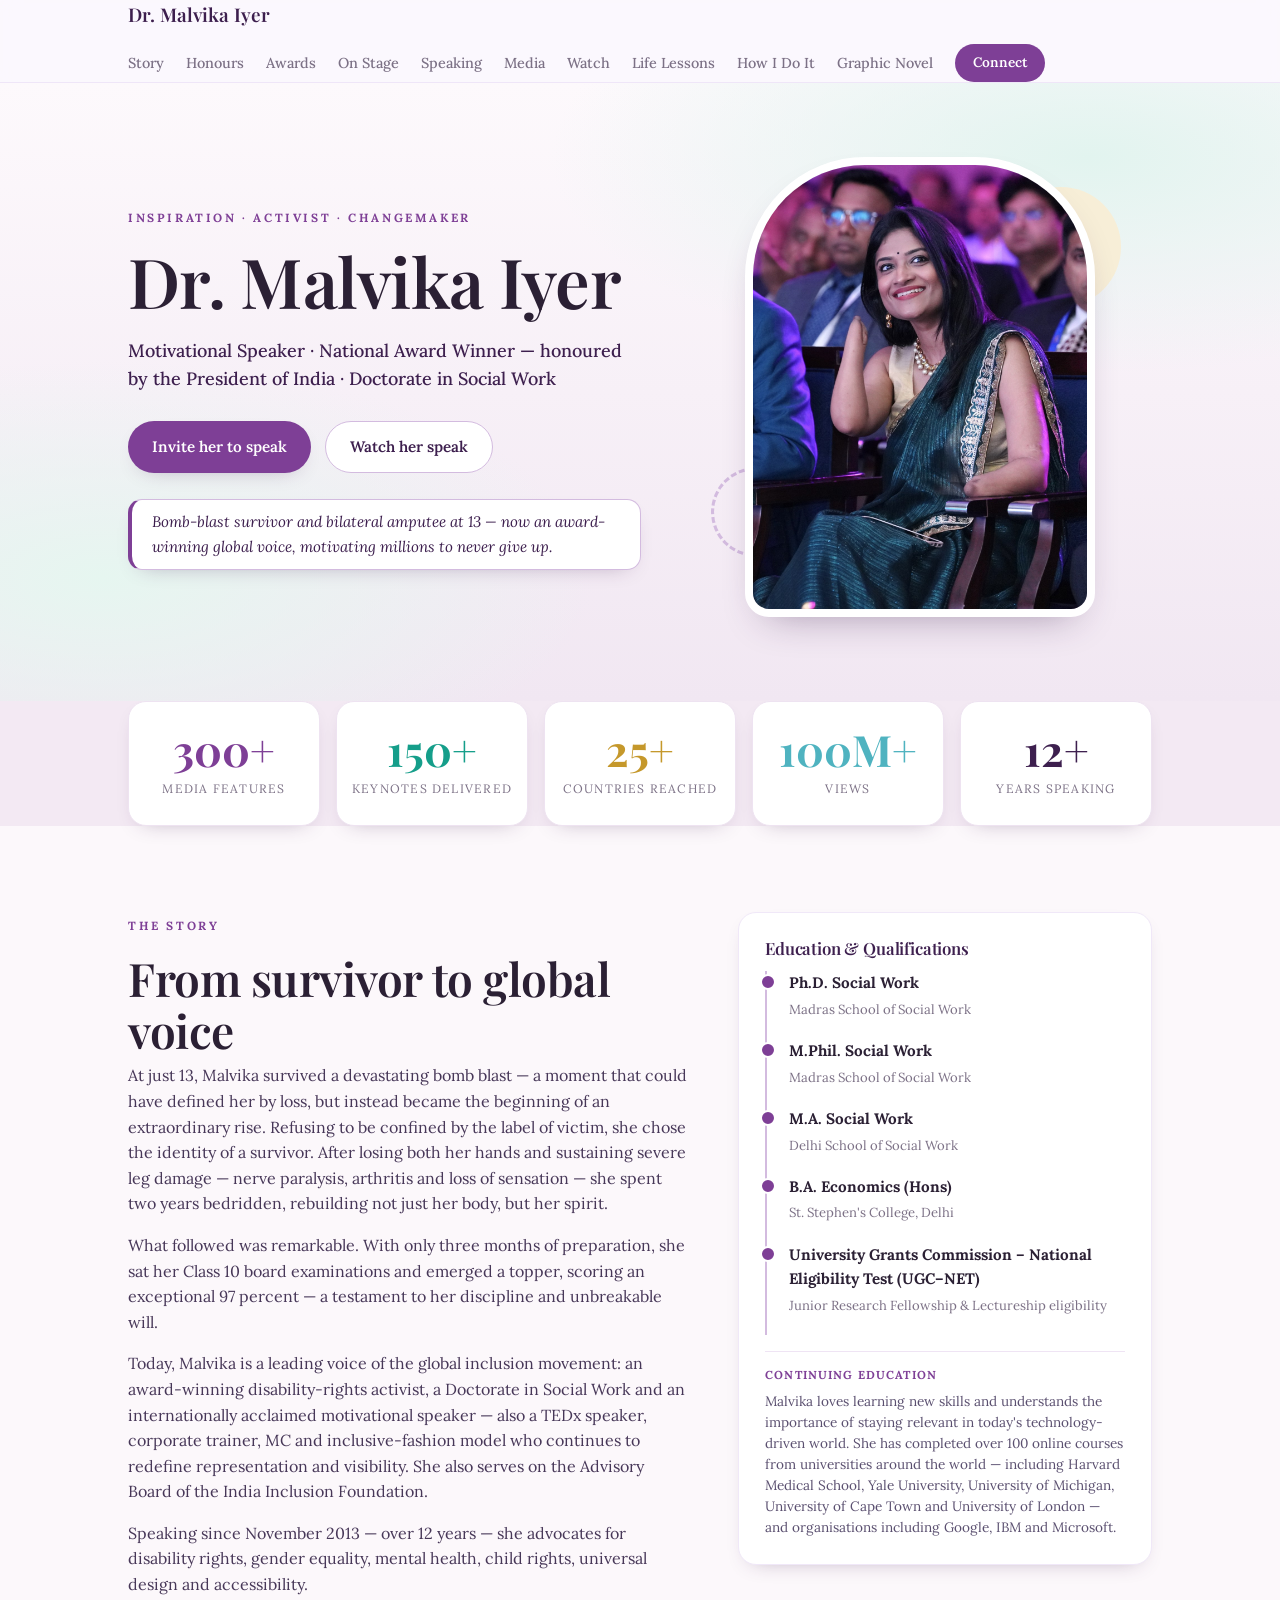
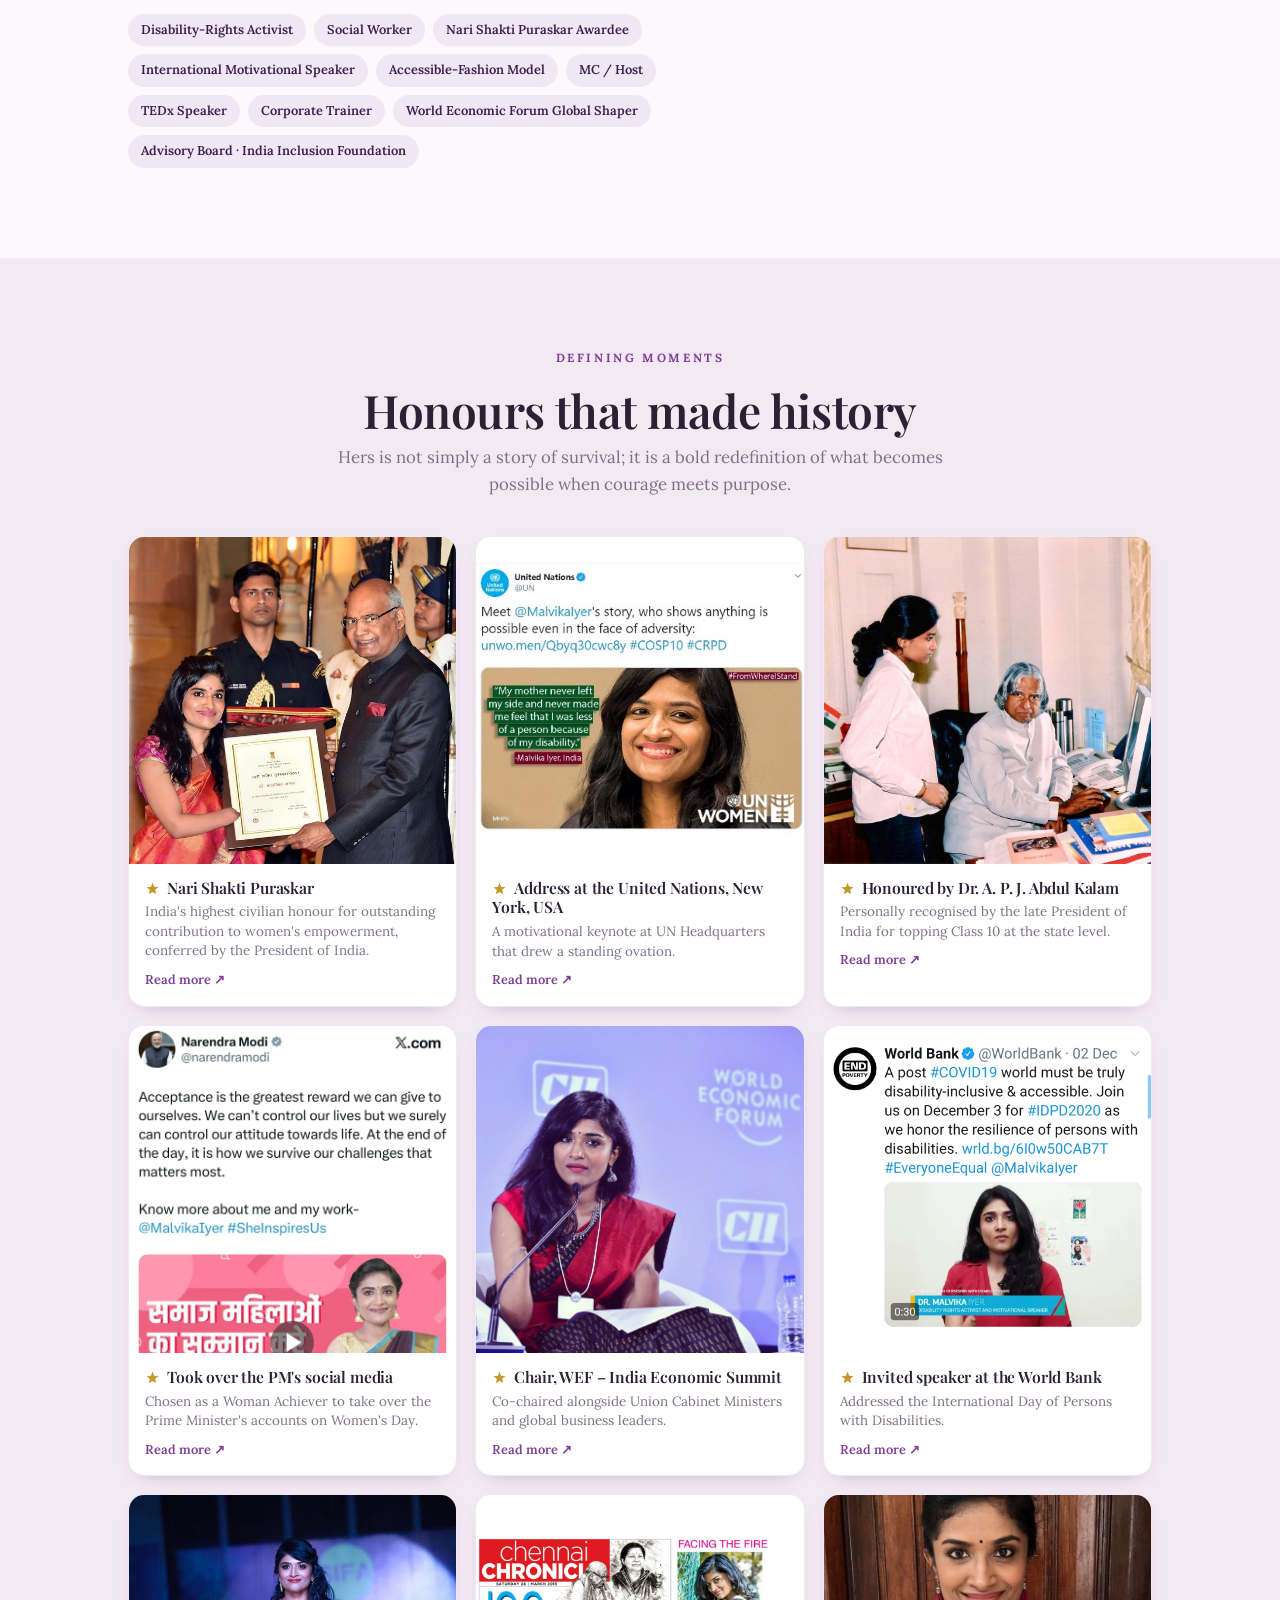
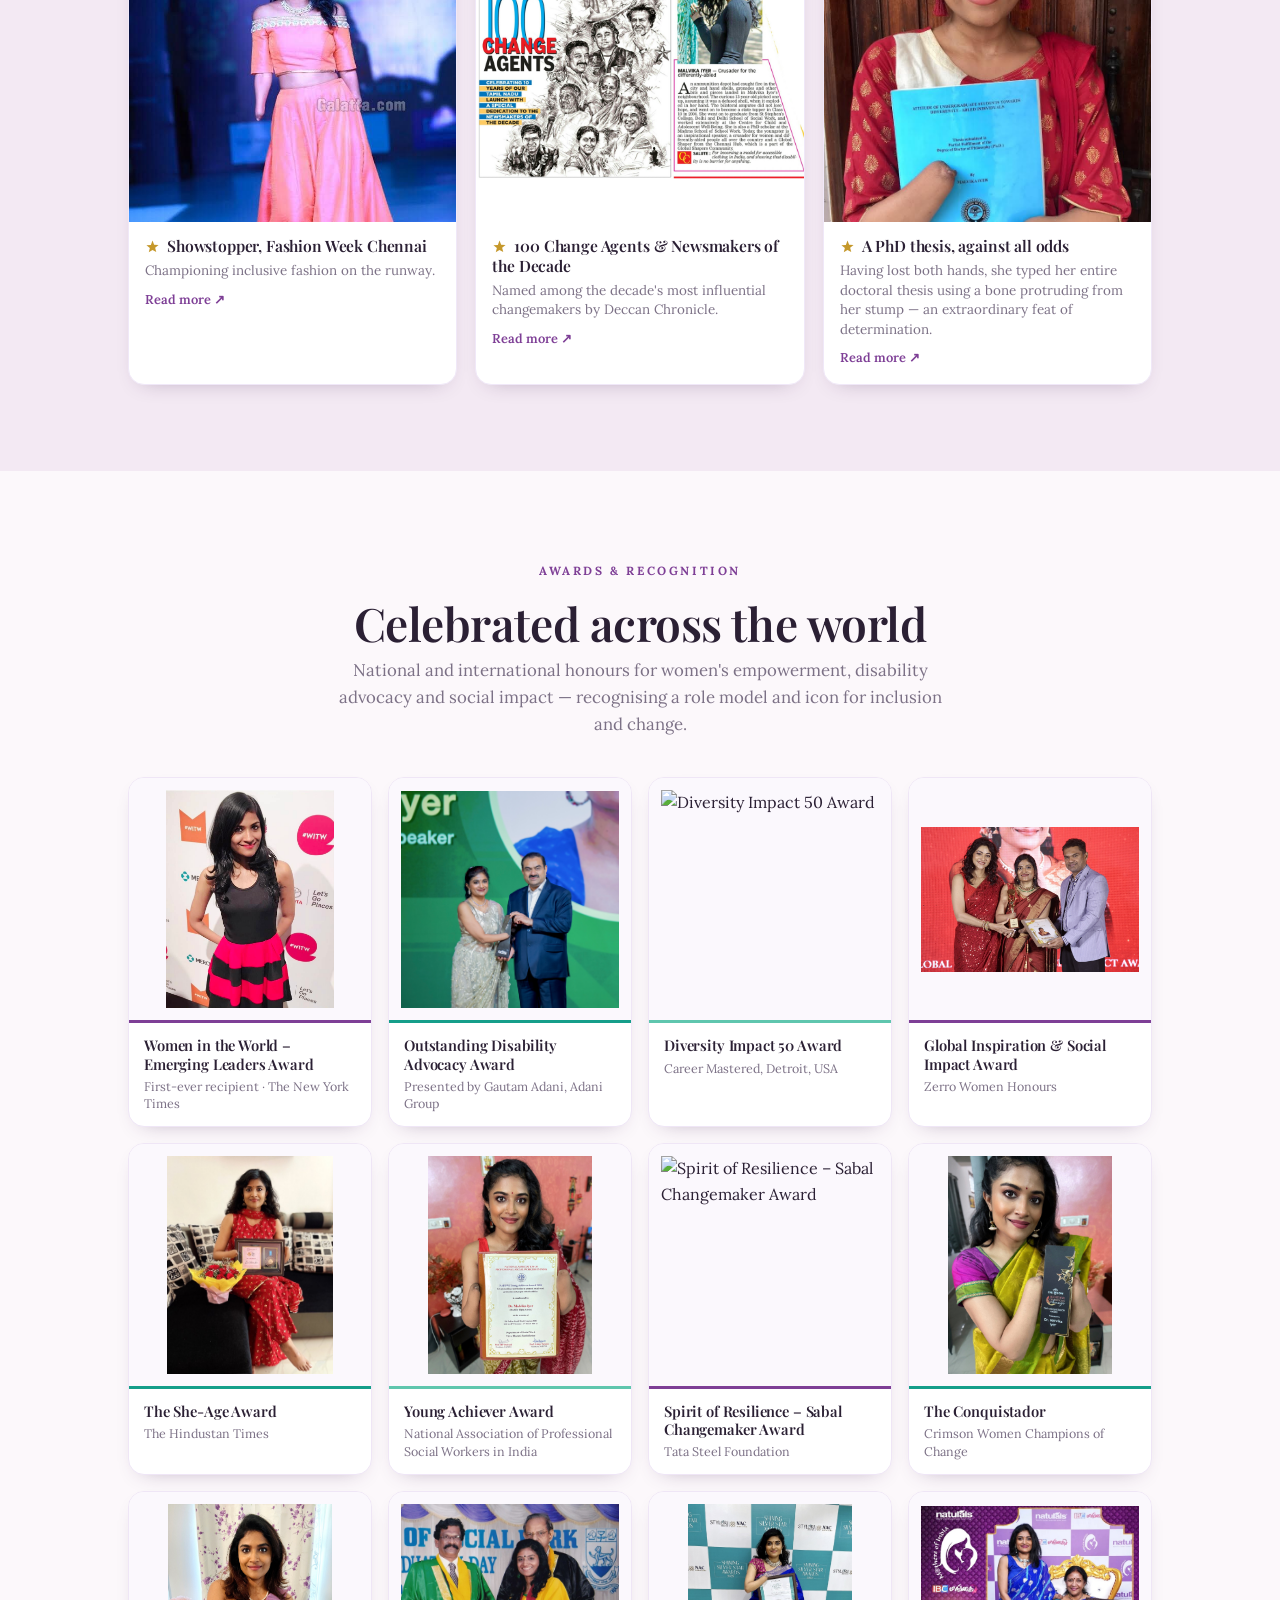
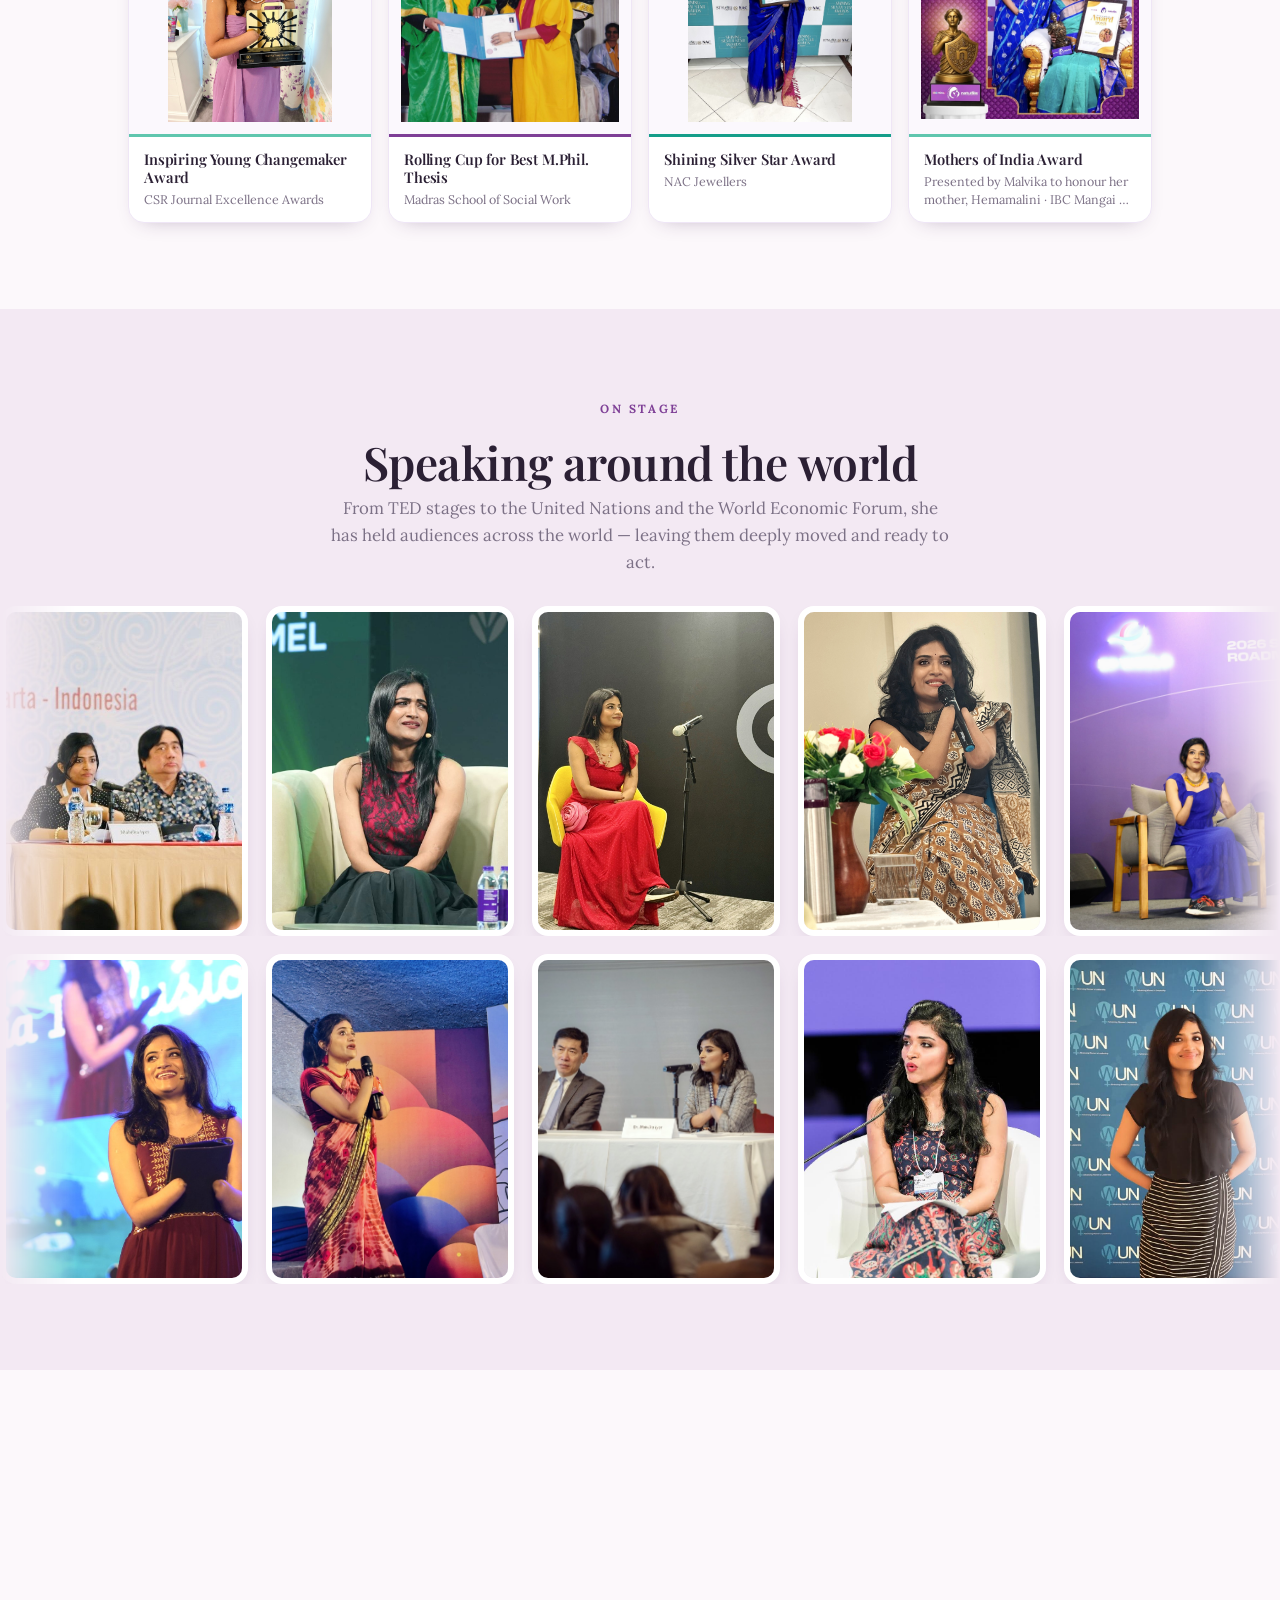
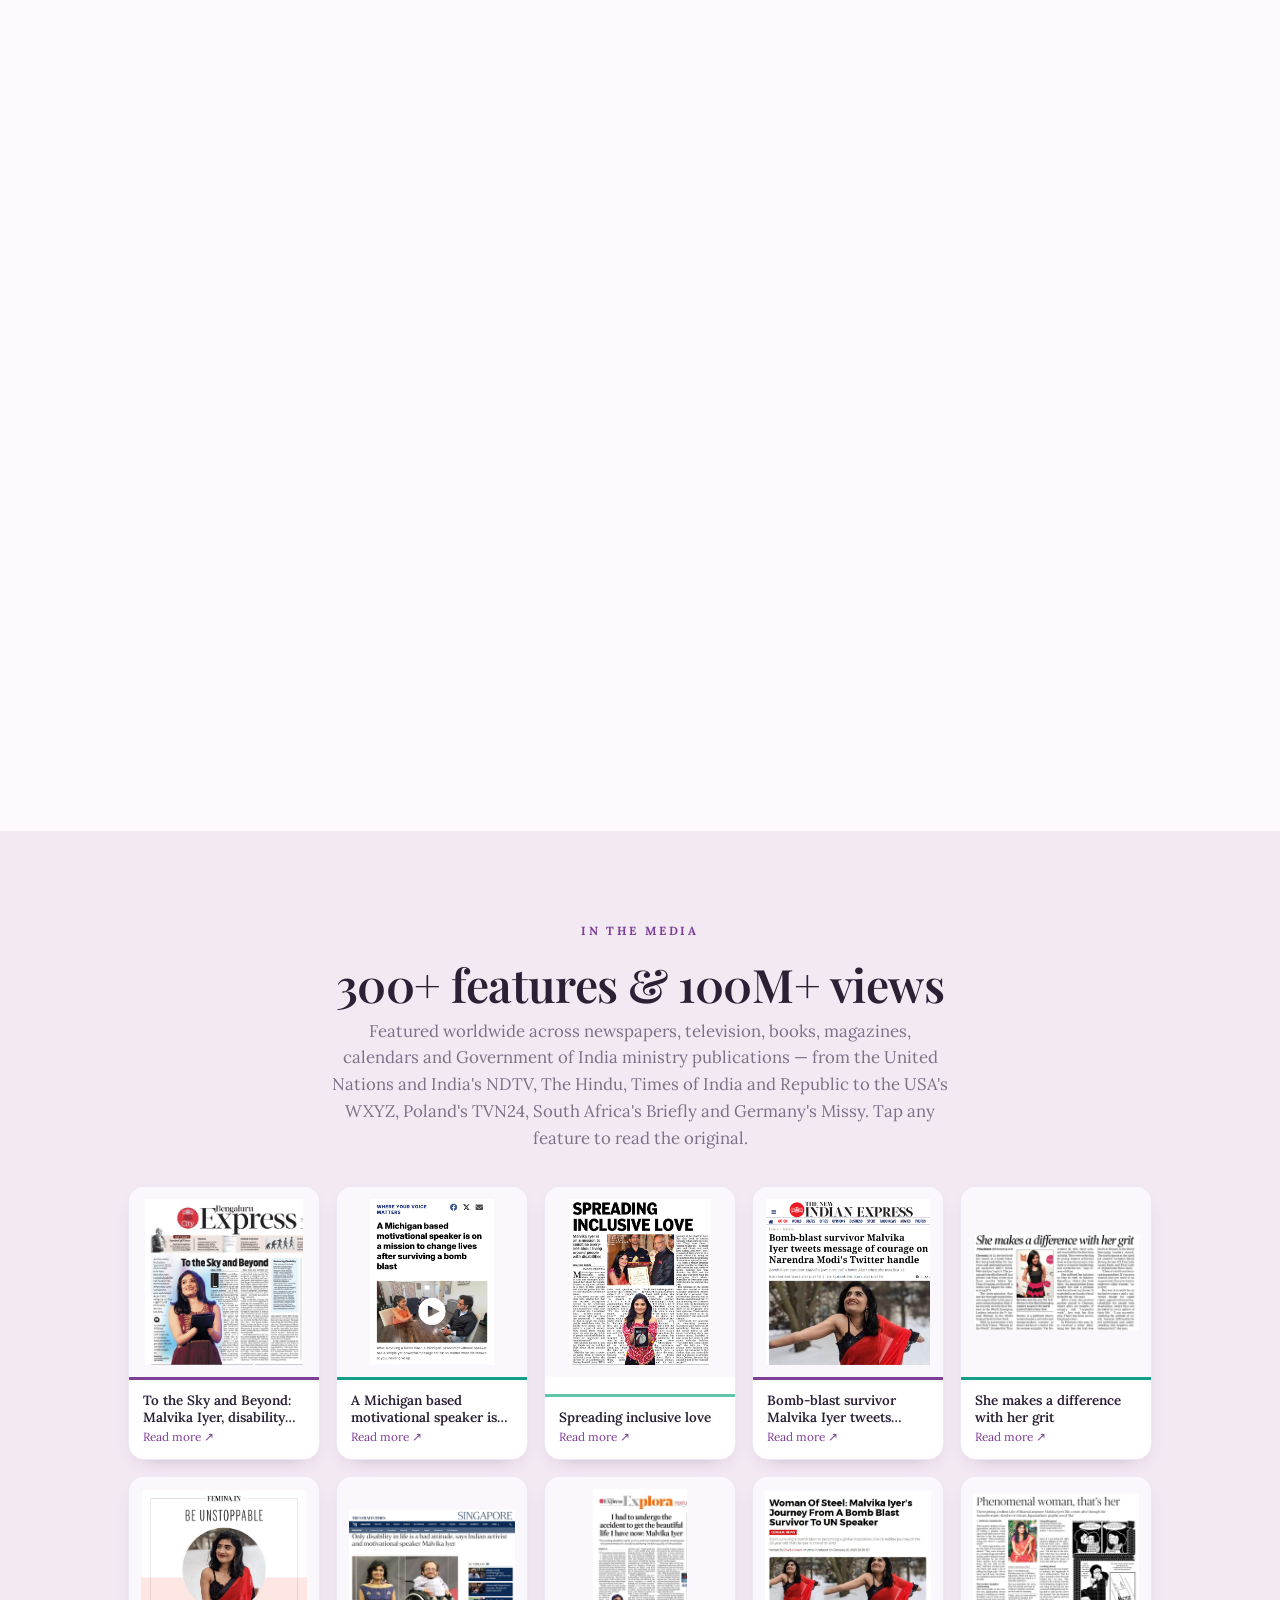
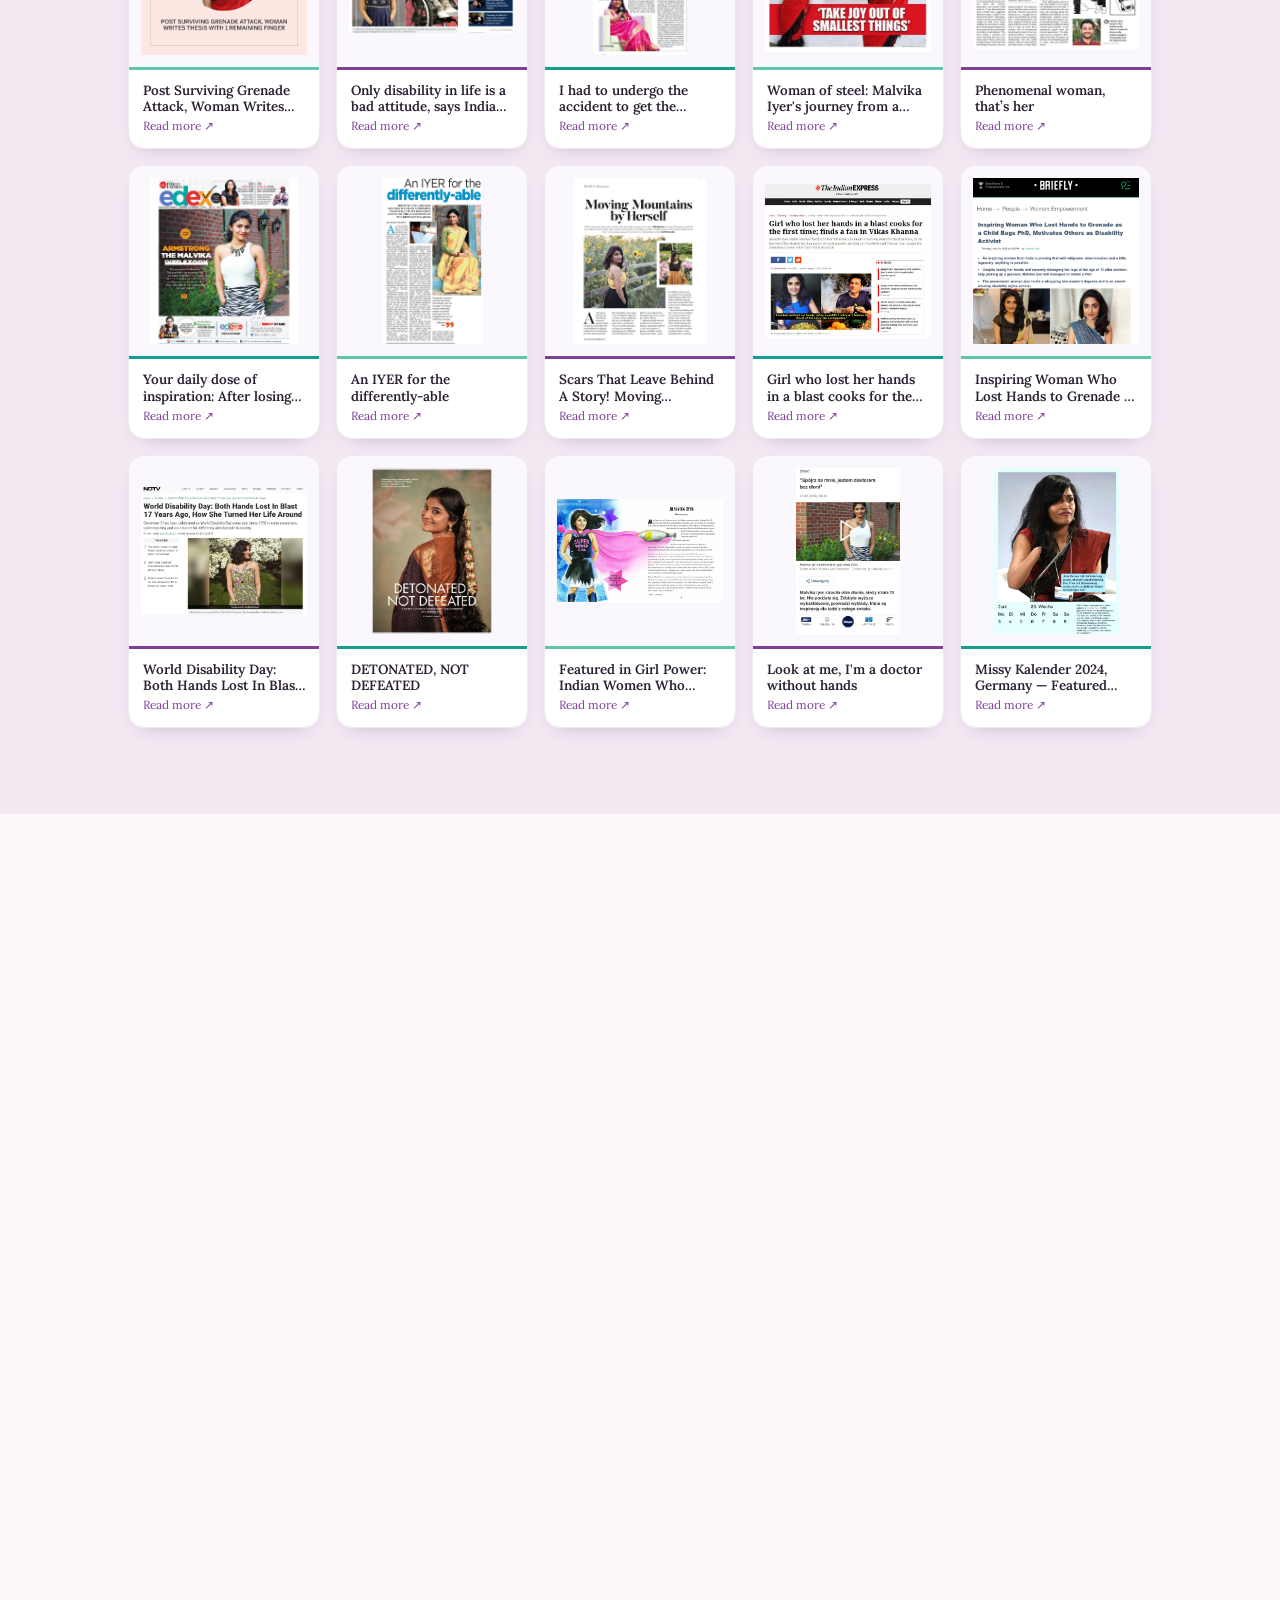
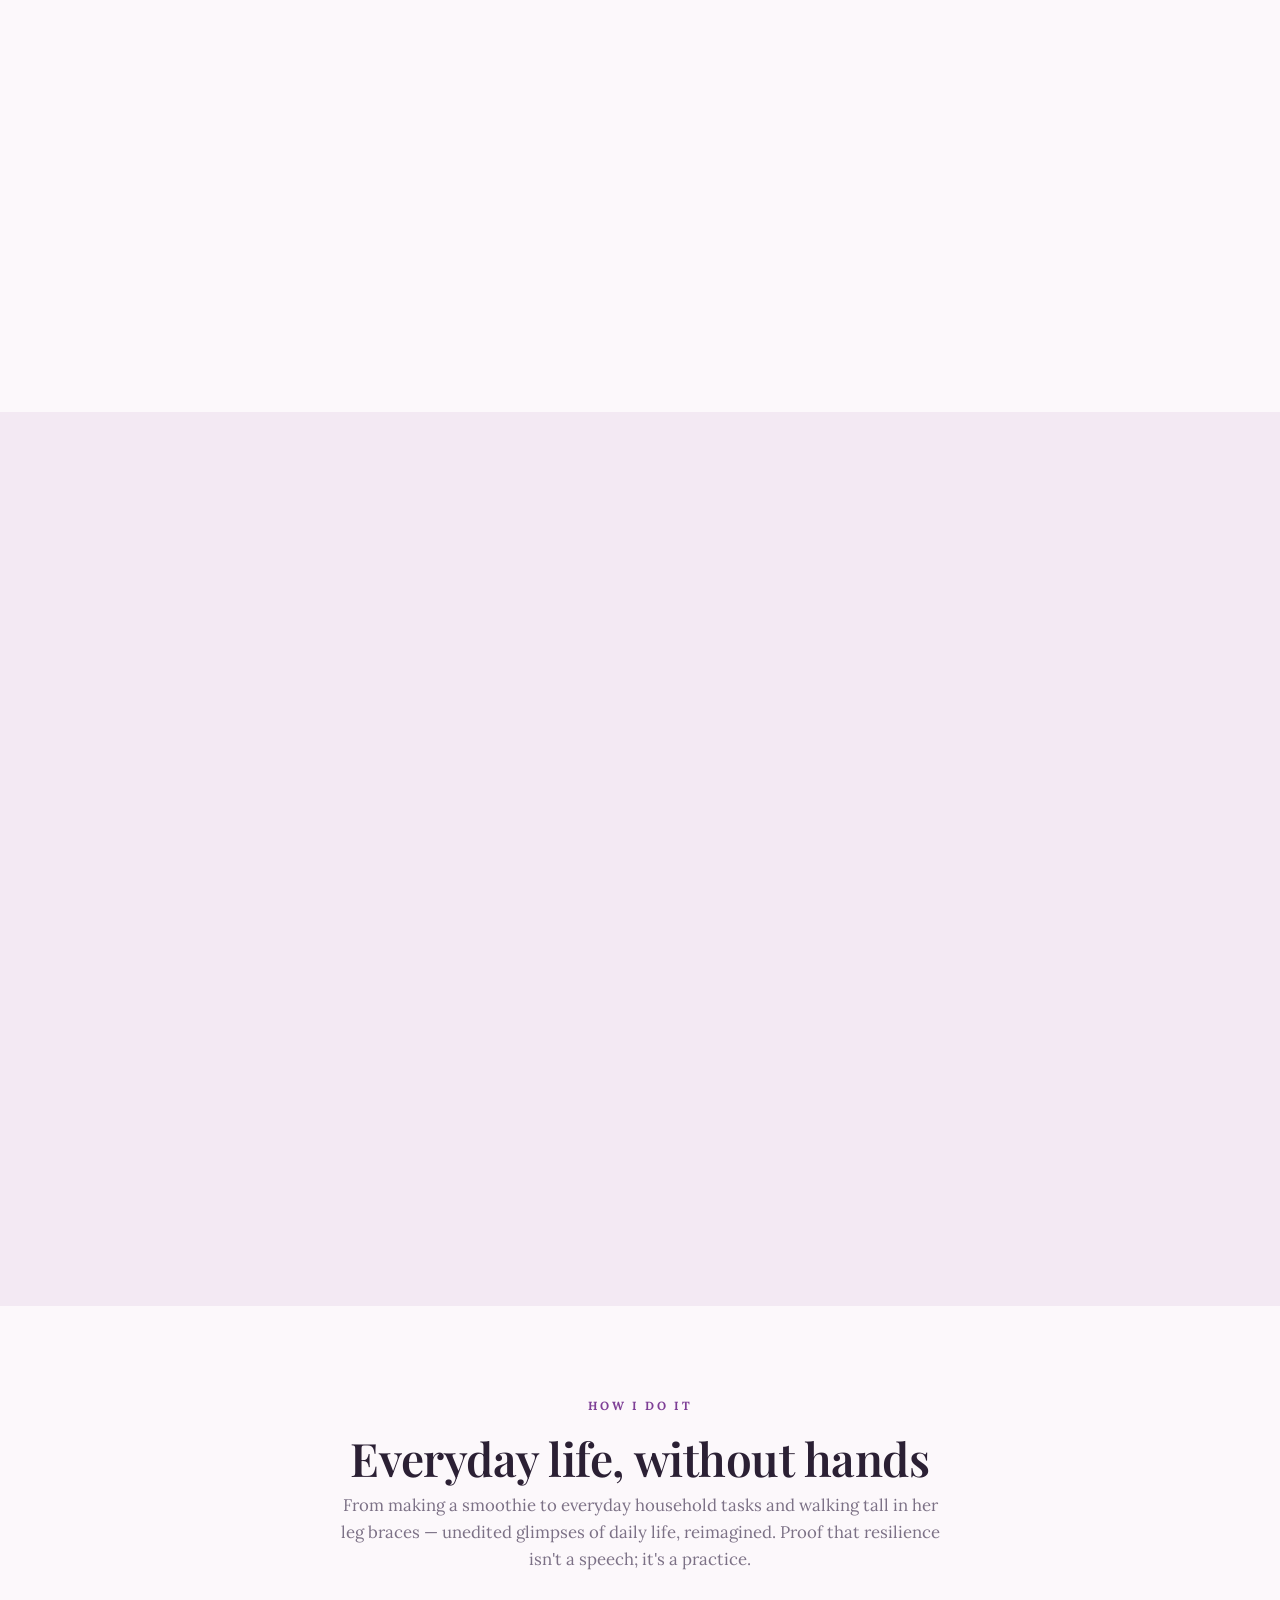
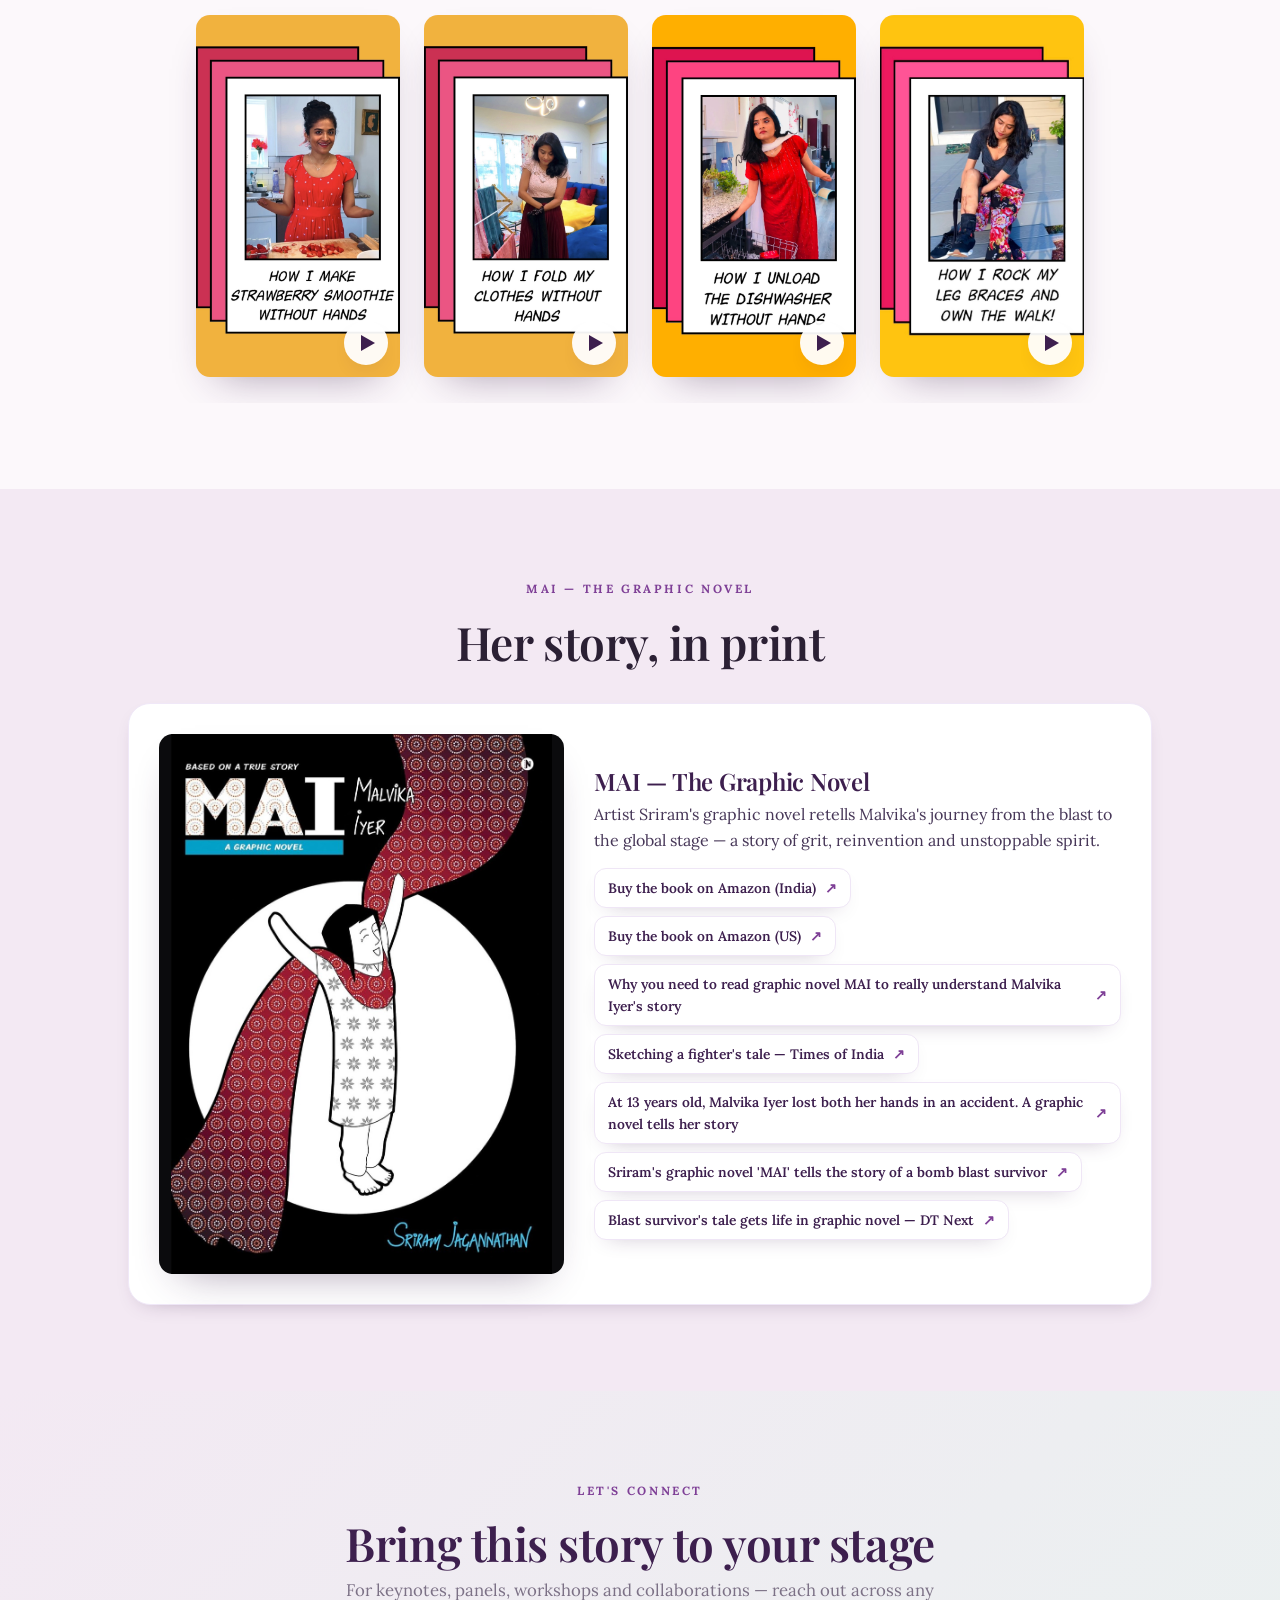
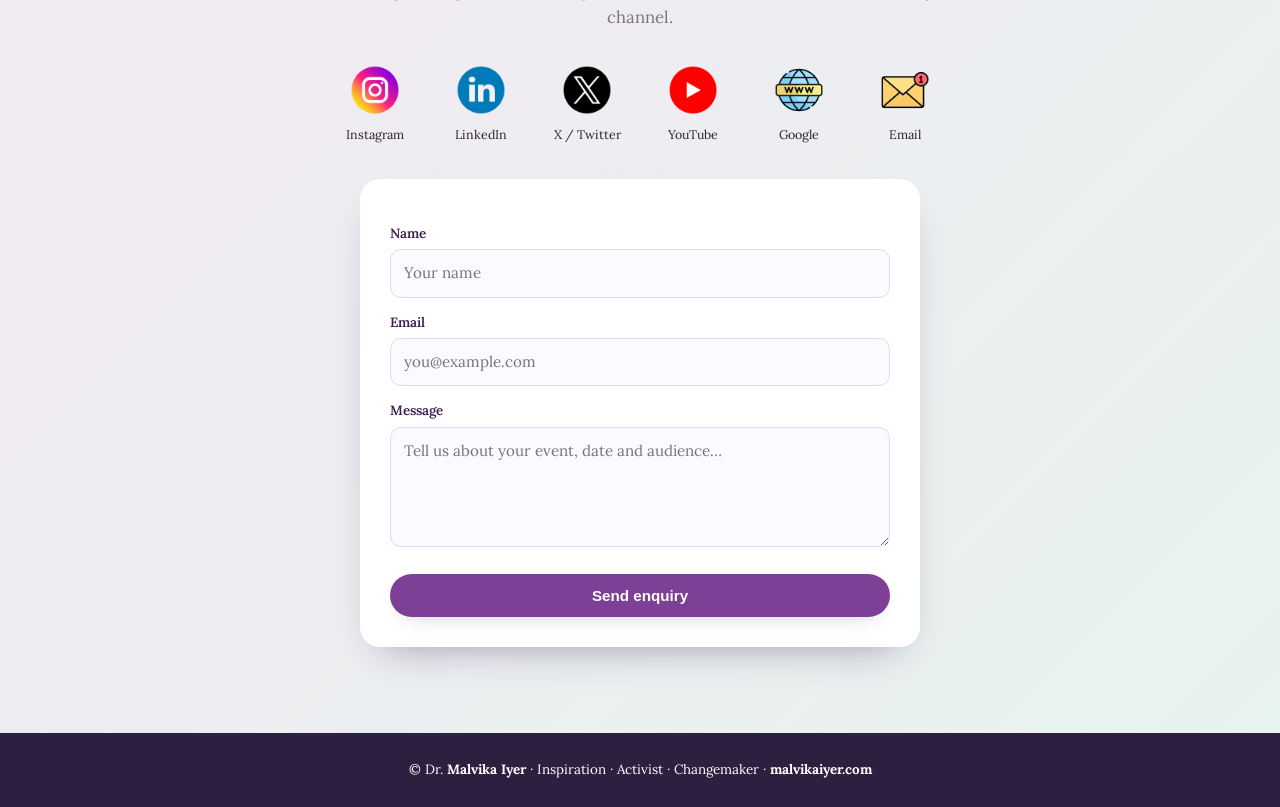
==== commit 708f52dd: "Awards reveal per-card as each scrolls into view (responsive on mobile)" ====
--- a/index.html
+++ b/index.html
@@ -20,7 +20,7 @@
 <meta name="twitter:image" content="https://malvikaiyer.com/assets/og-cover.jpg">
 <link rel="preconnect" href="https://fonts.googleapis.com"><link rel="preconnect" href="https://fonts.gstatic.com" crossorigin>
 <link href="https://fonts.googleapis.com/css2?family=Playfair+Display:wght@500;600;700;800&family=Lora:ital,wght@0,400;0,500;0,600;1,400;1,500&display=swap" rel="stylesheet">
-<link rel="stylesheet" href="styles.css?v=7c86c94f">
+<link rel="stylesheet" href="styles.css?v=2abf7bd4">
 </head><body>
 
 <header class="nav"><div class="wrap">
@@ -300,12 +300,24 @@
     var ro=new IntersectionObserver(function(es){es.forEach(function(en){if(en.isIntersecting){en.target.classList.add('in');ro.unobserve(en.target);}});},{threshold:0.08});
     tg.forEach(function(el){ ro.observe(el); });
   }
-  // ---- staggered card cascade (honours + awards) ----
+  // ---- staggered card cascade (honours) ----
   if('IntersectionObserver' in window && !reduce){
-    var grids=[].slice.call(document.querySelectorAll('.cards, .awards-grid, .awards-spot'));
+    var grids=[].slice.call(document.querySelectorAll('.cards, .awards-grid'));
     grids.forEach(function(g){ g.classList.add('stagger'); });
     var so=new IntersectionObserver(function(es){es.forEach(function(en){if(en.isIntersecting){en.target.classList.add('in');so.unobserve(en.target);}});},{threshold:0.12});
     grids.forEach(function(g){ so.observe(g); });
+  }
+  // ---- awards: each card makes its entrance as it scrolls into view (per-card) ----
+  if('IntersectionObserver' in window && !reduce){
+    var aw=document.querySelector('.awards-spot');
+    if(aw){
+      aw.classList.add('stagger');
+      var ao=new IntersectionObserver(function(es){
+        var vis=es.filter(function(e){return e.isIntersecting;});
+        vis.forEach(function(e,k){ e.target.style.transitionDelay=(k*110)+'ms'; e.target.classList.add('in'); ao.unobserve(e.target); });
+      },{threshold:0.25, rootMargin:'0px 0px -6% 0px'});
+      [].slice.call(aw.querySelectorAll('.award')).forEach(function(c){ ao.observe(c); });
+    }
   }
   // offset anchor jumps so section headings aren't hidden under the sticky nav (esp. taller mobile nav)
   var navEl=document.querySelector('.nav');
--- a/styles.css
+++ b/styles.css
@@ -157,17 +157,16 @@
 /* ---- honours + awards: motion + graphics ---- */
 /* robust transition-based stagger: uses the `translate` property so it never
    conflicts with the hover `transform`, and the visible end-state is guaranteed */
-.cards.stagger .card,.awards-grid.stagger .award,.awards-spot.stagger .award{opacity:0;translate:0 16px}
-.cards.stagger.in .card,.awards-grid.stagger.in .award,.awards-spot.stagger.in .award{opacity:1;translate:0 0;
+.cards.stagger .card,.awards-grid.stagger .award{opacity:0;translate:0 16px}
+.cards.stagger.in .card,.awards-grid.stagger.in .award{opacity:1;translate:0 0;
   transition:opacity .6s cubic-bezier(.2,.7,.25,1),translate .6s cubic-bezier(.2,.7,.25,1);
   transition-delay:calc(var(--d,0)*65ms)}
 /* awards: expressive bloom-in (fade + rise + gentle scale-up), plays on its own — no hover */
 .awards-spot.stagger .award{translate:0 46px;scale:.7;opacity:0}
-.awards-spot.stagger.in .award{translate:0 0;scale:1;opacity:1;
+.awards-spot.stagger .award.in{translate:0 0;scale:1;opacity:1;
   transition:opacity .5s ease-out,
              translate .62s cubic-bezier(.34,1.5,.55,1),
-             scale .62s cubic-bezier(.34,1.5,.55,1);
-  transition-delay:calc(var(--d,0)*175ms)}
+             scale .62s cubic-bezier(.34,1.5,.55,1)}
 .card .ph,.award .ph{transition:transform .5s cubic-bezier(.2,.7,.25,1)}
 .card:hover .ph{transform:scale(1.06)}
 .award:hover .ph{transform:scale(1.05)}
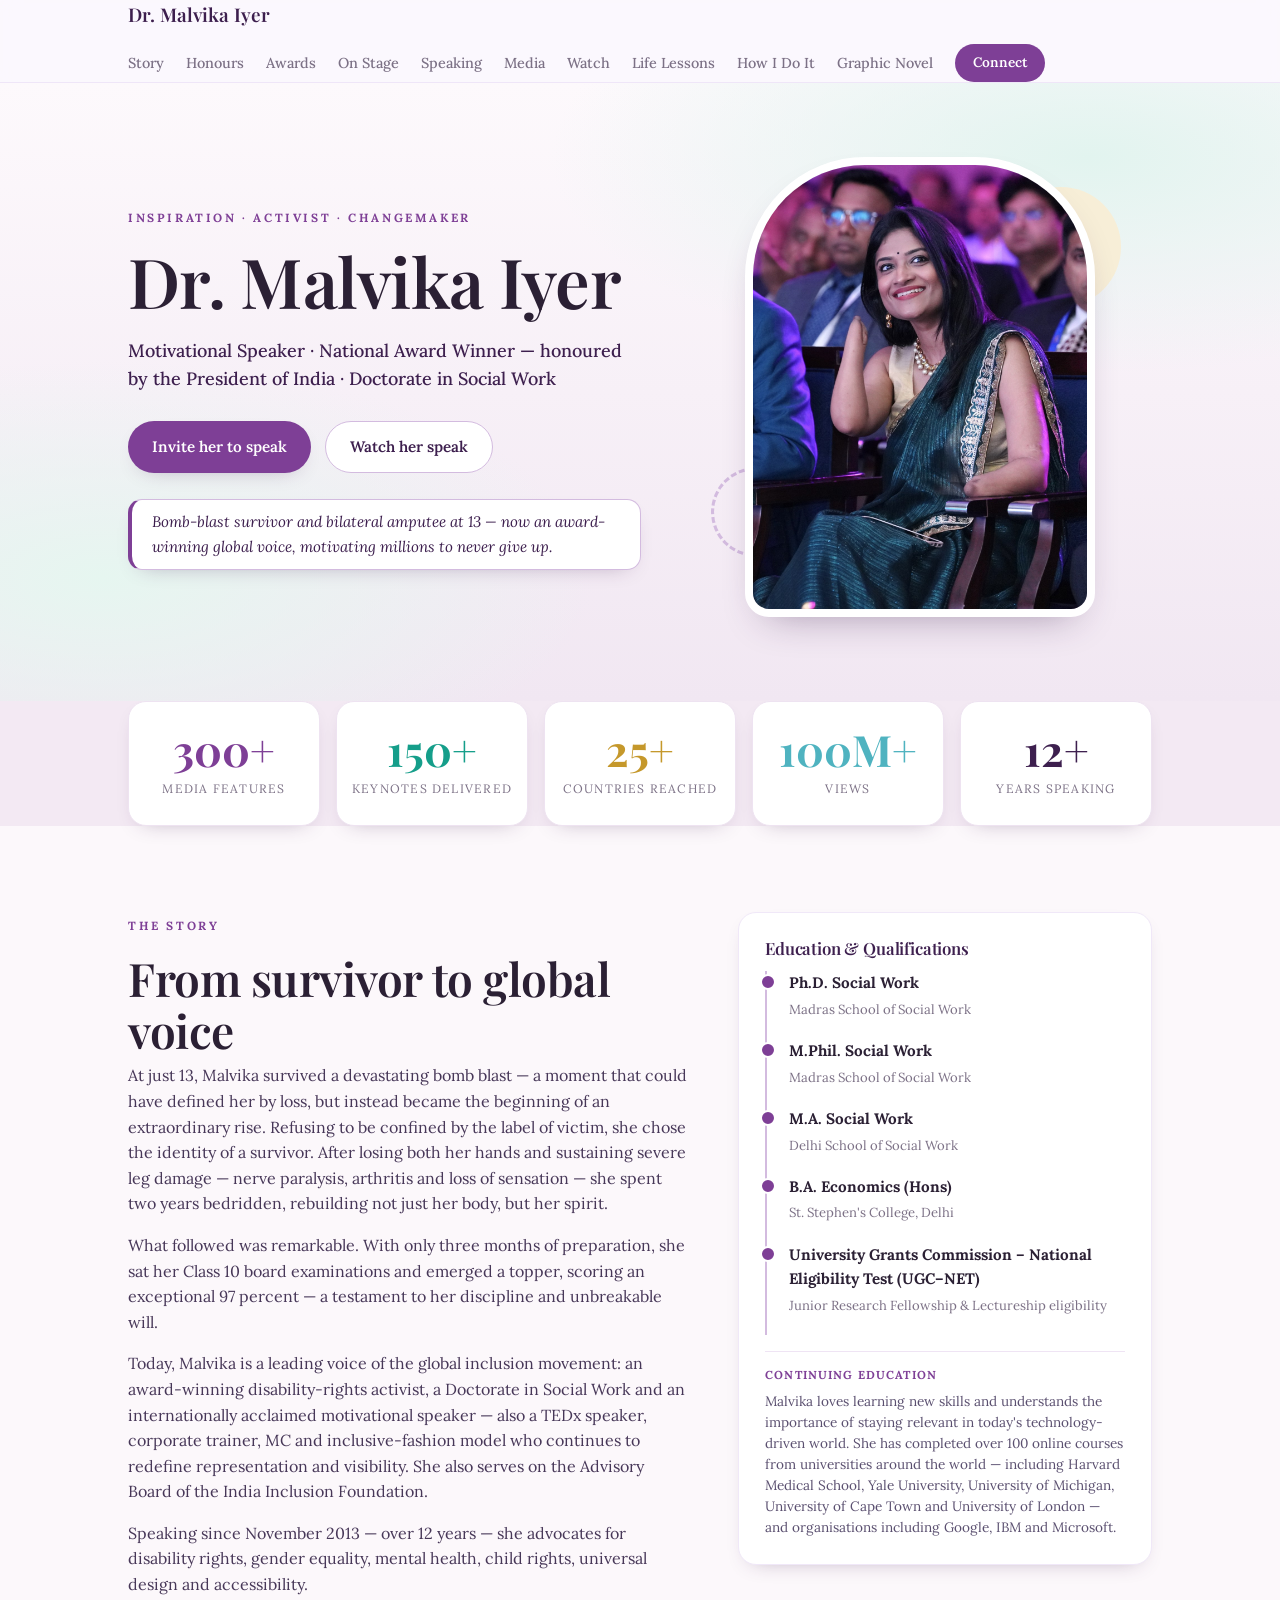
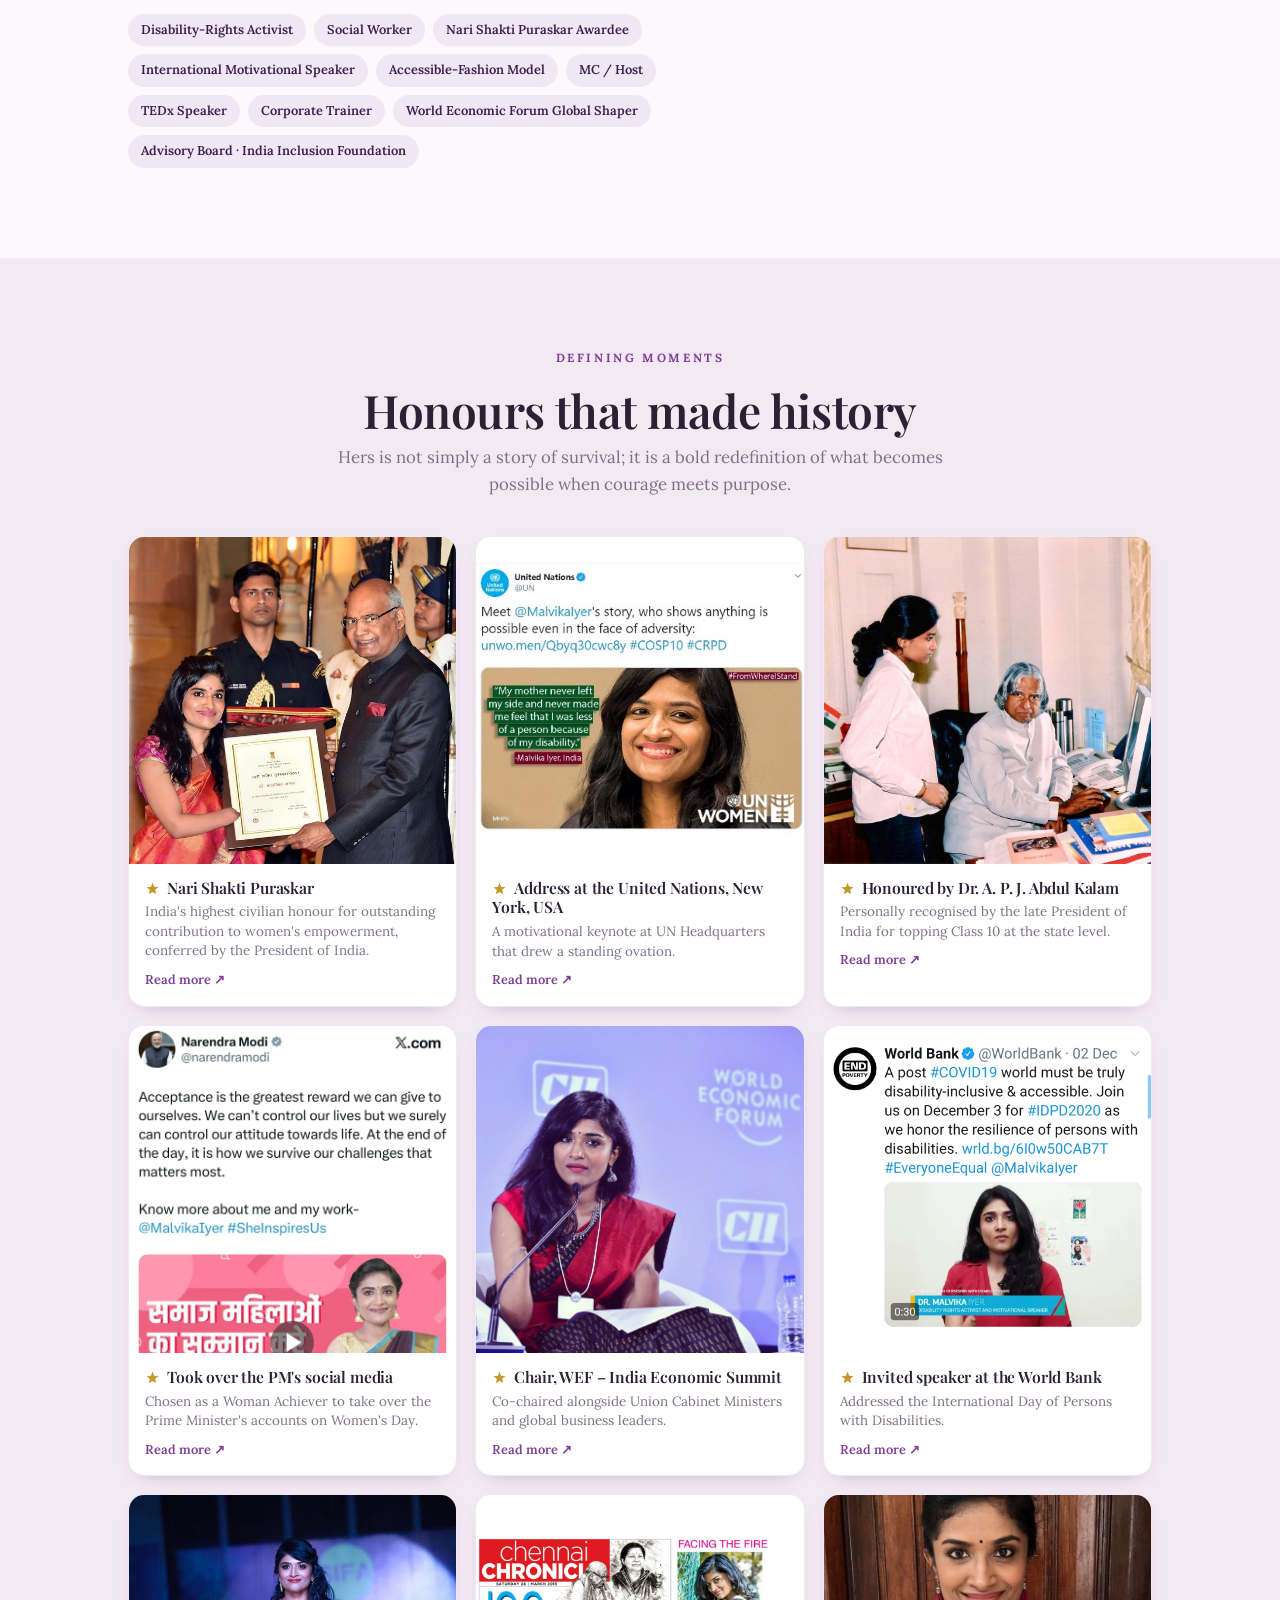
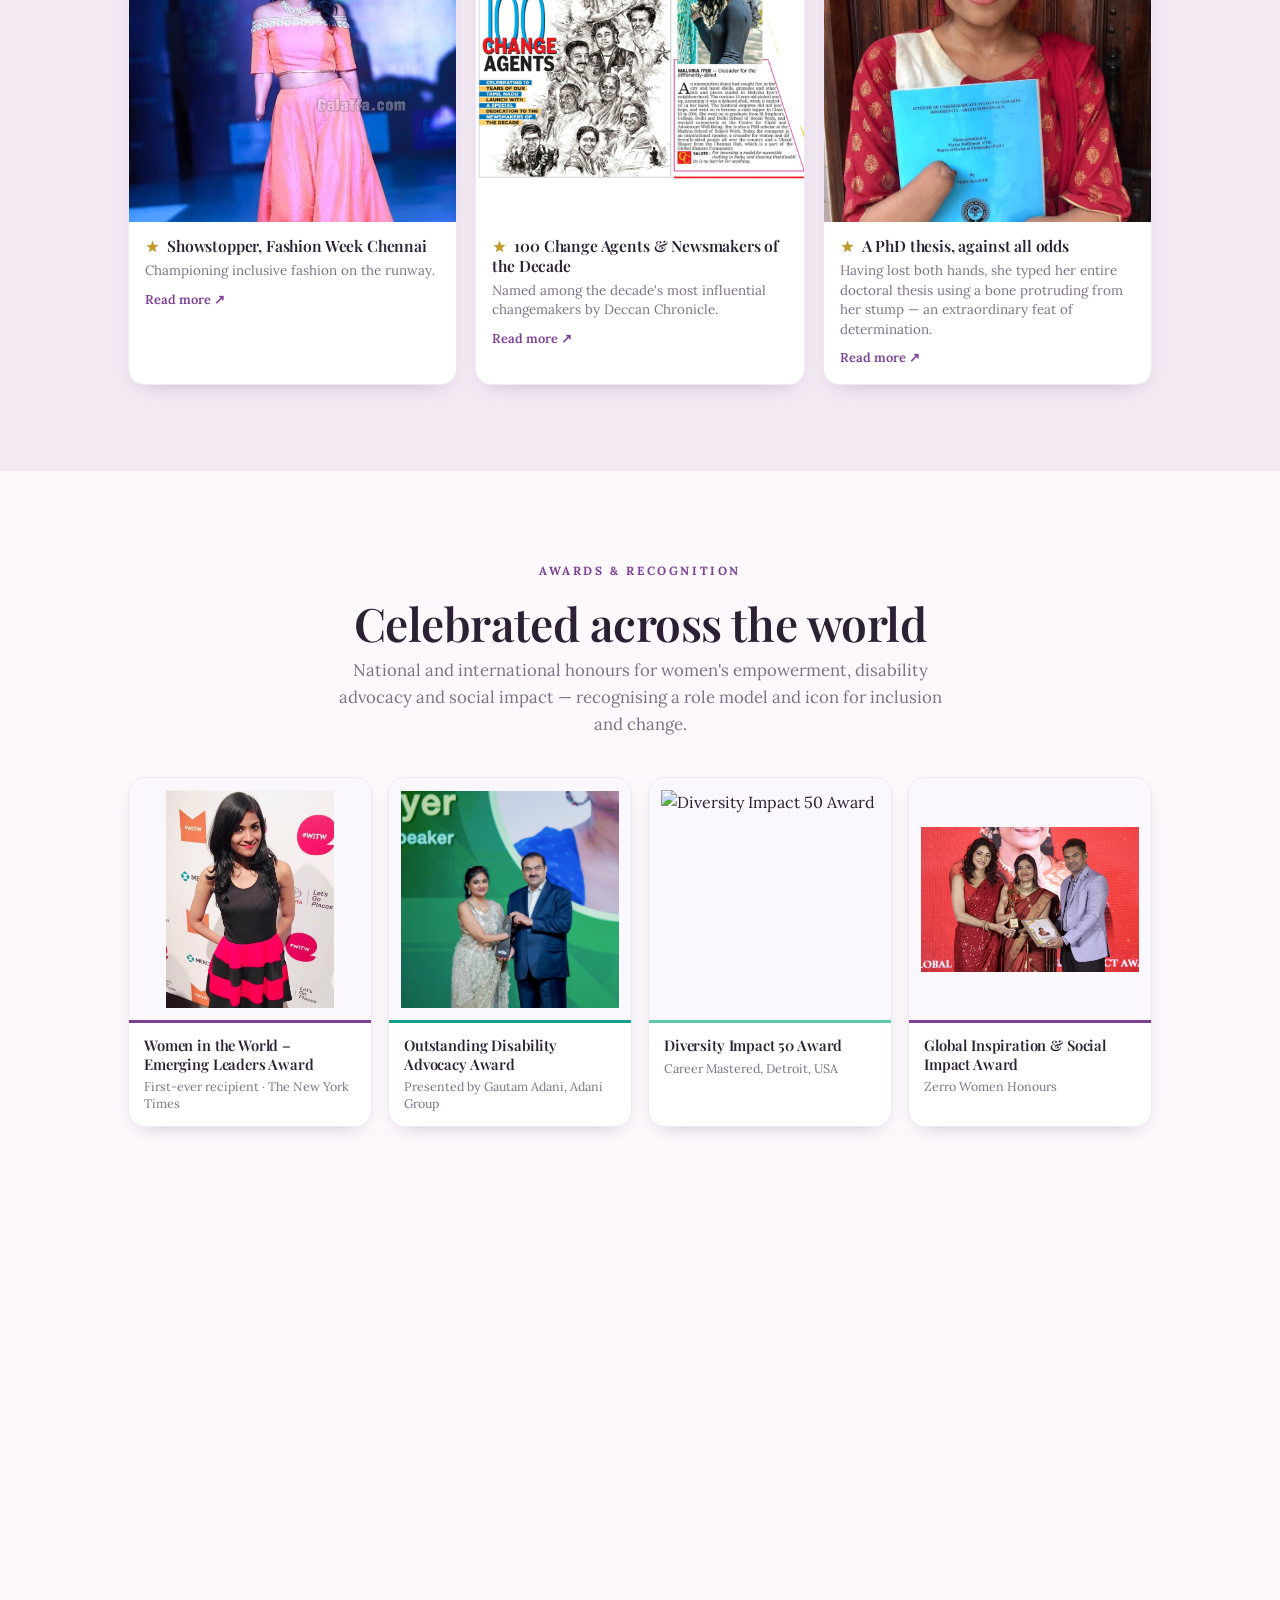
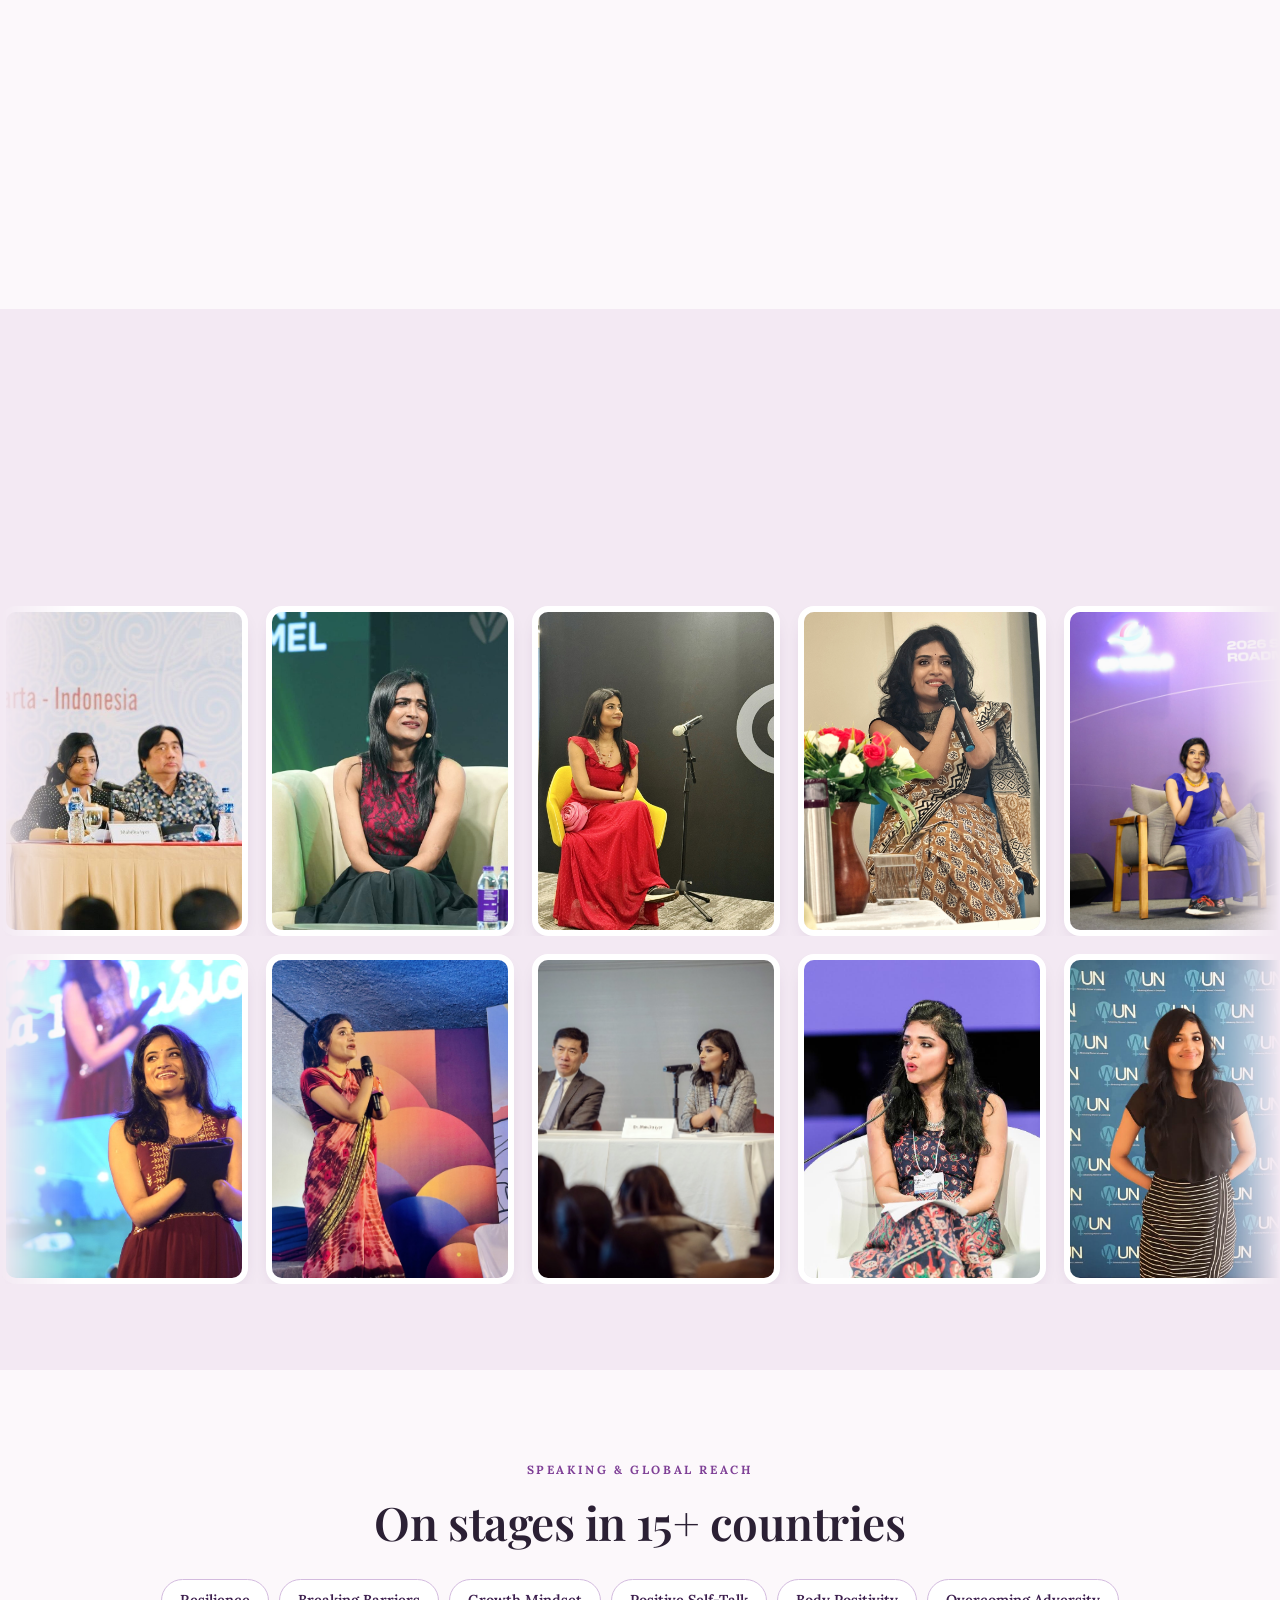
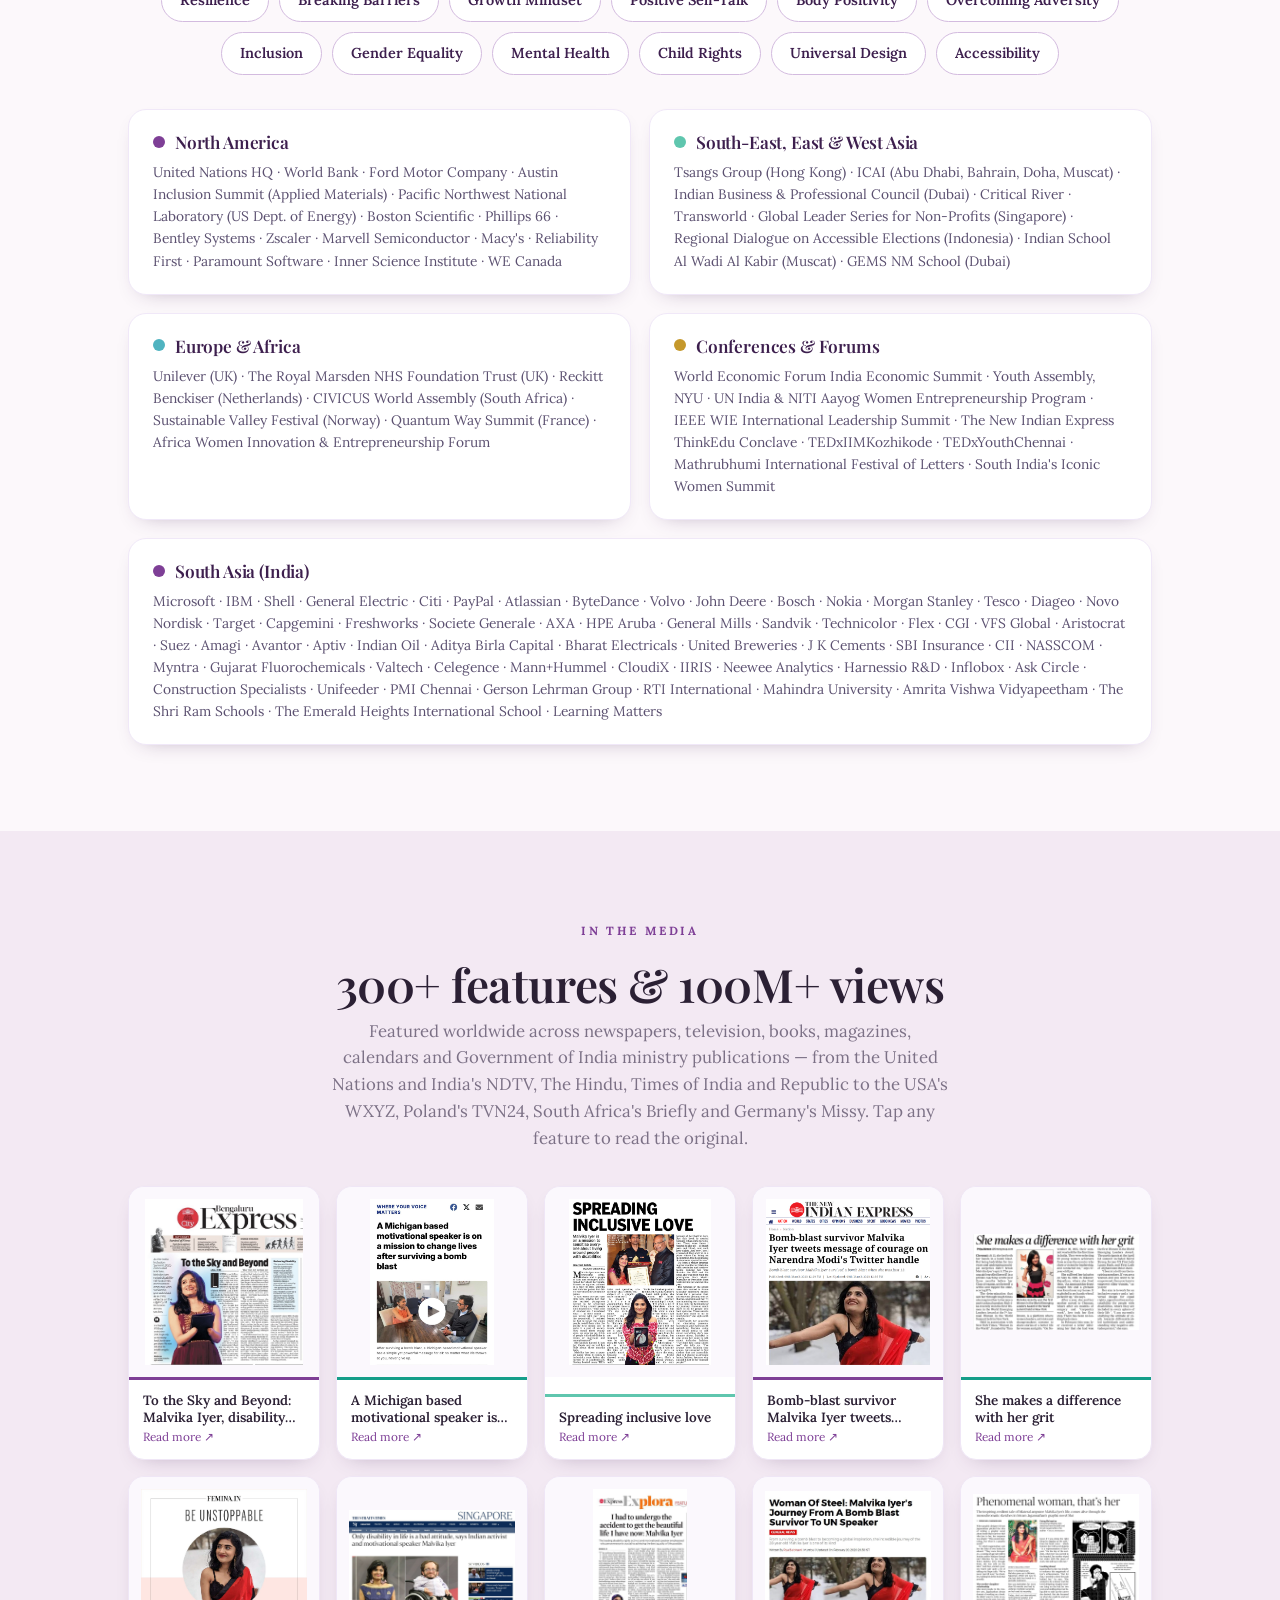
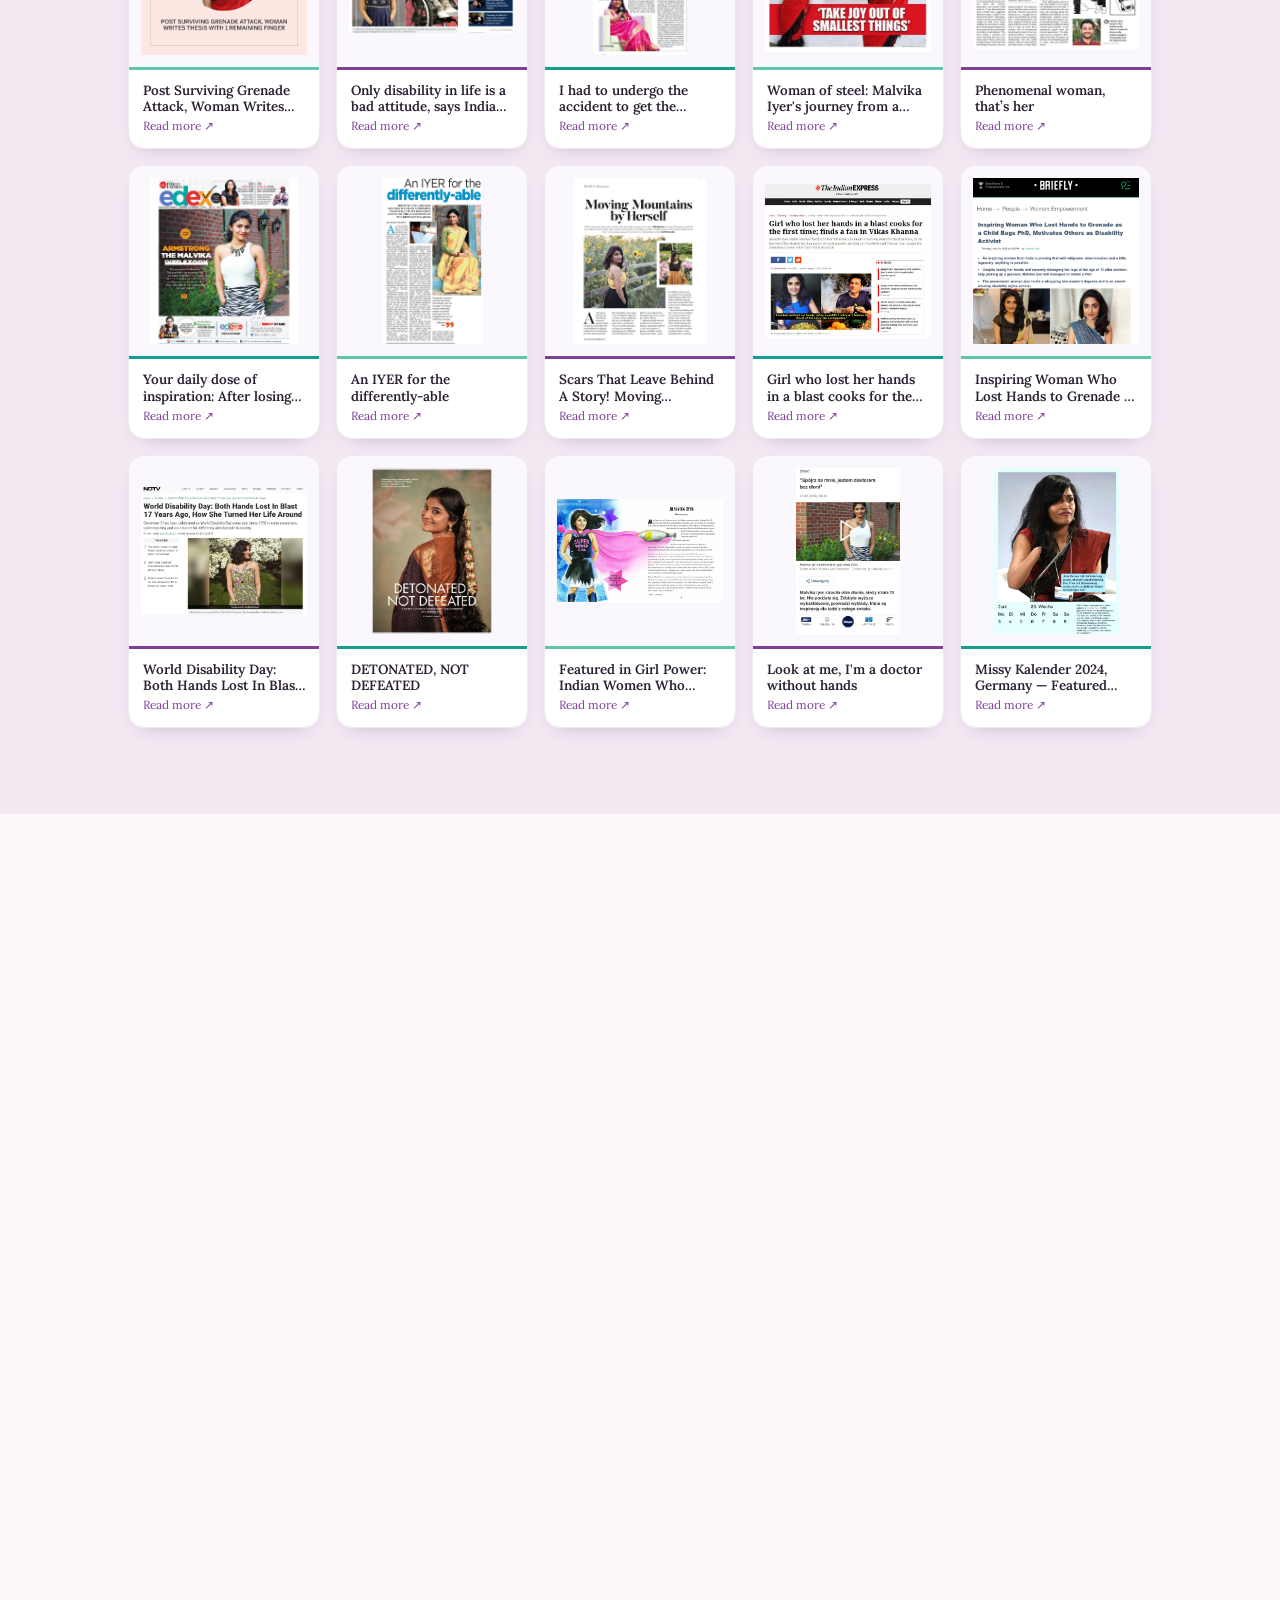
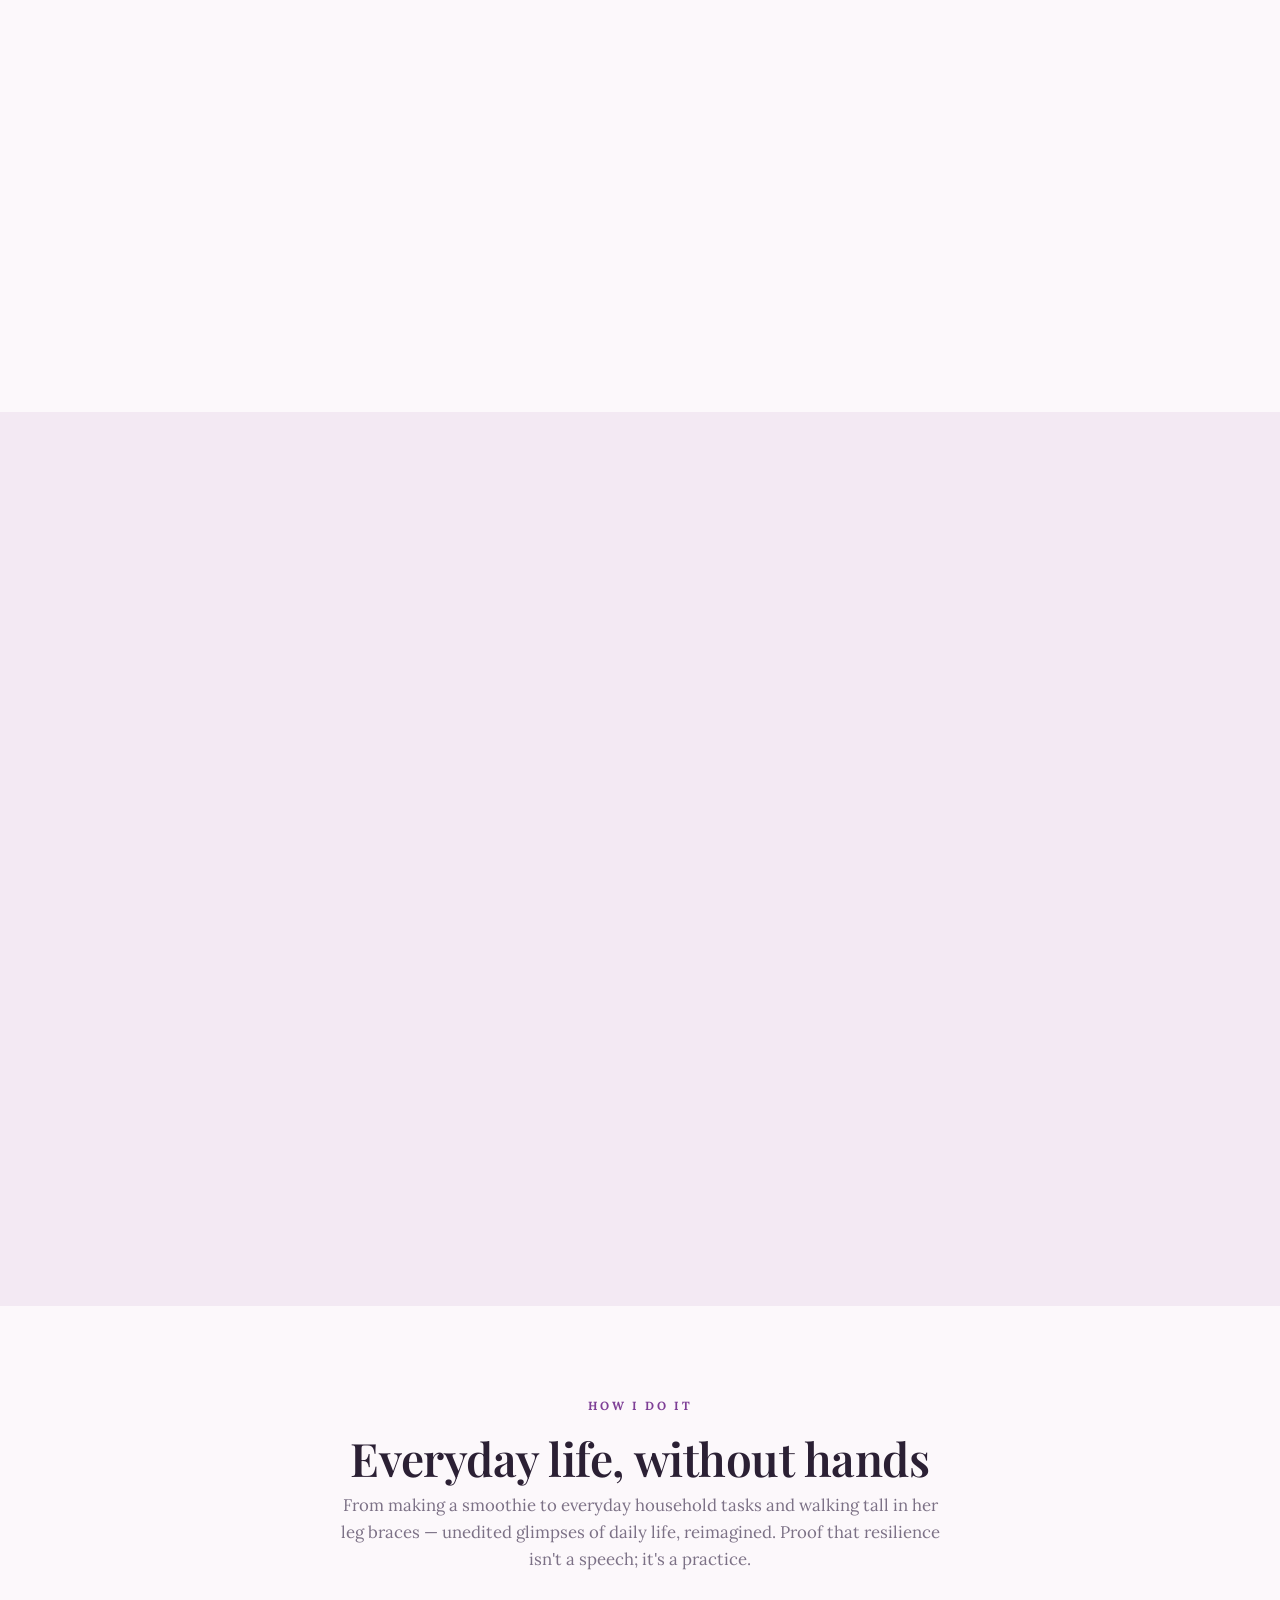
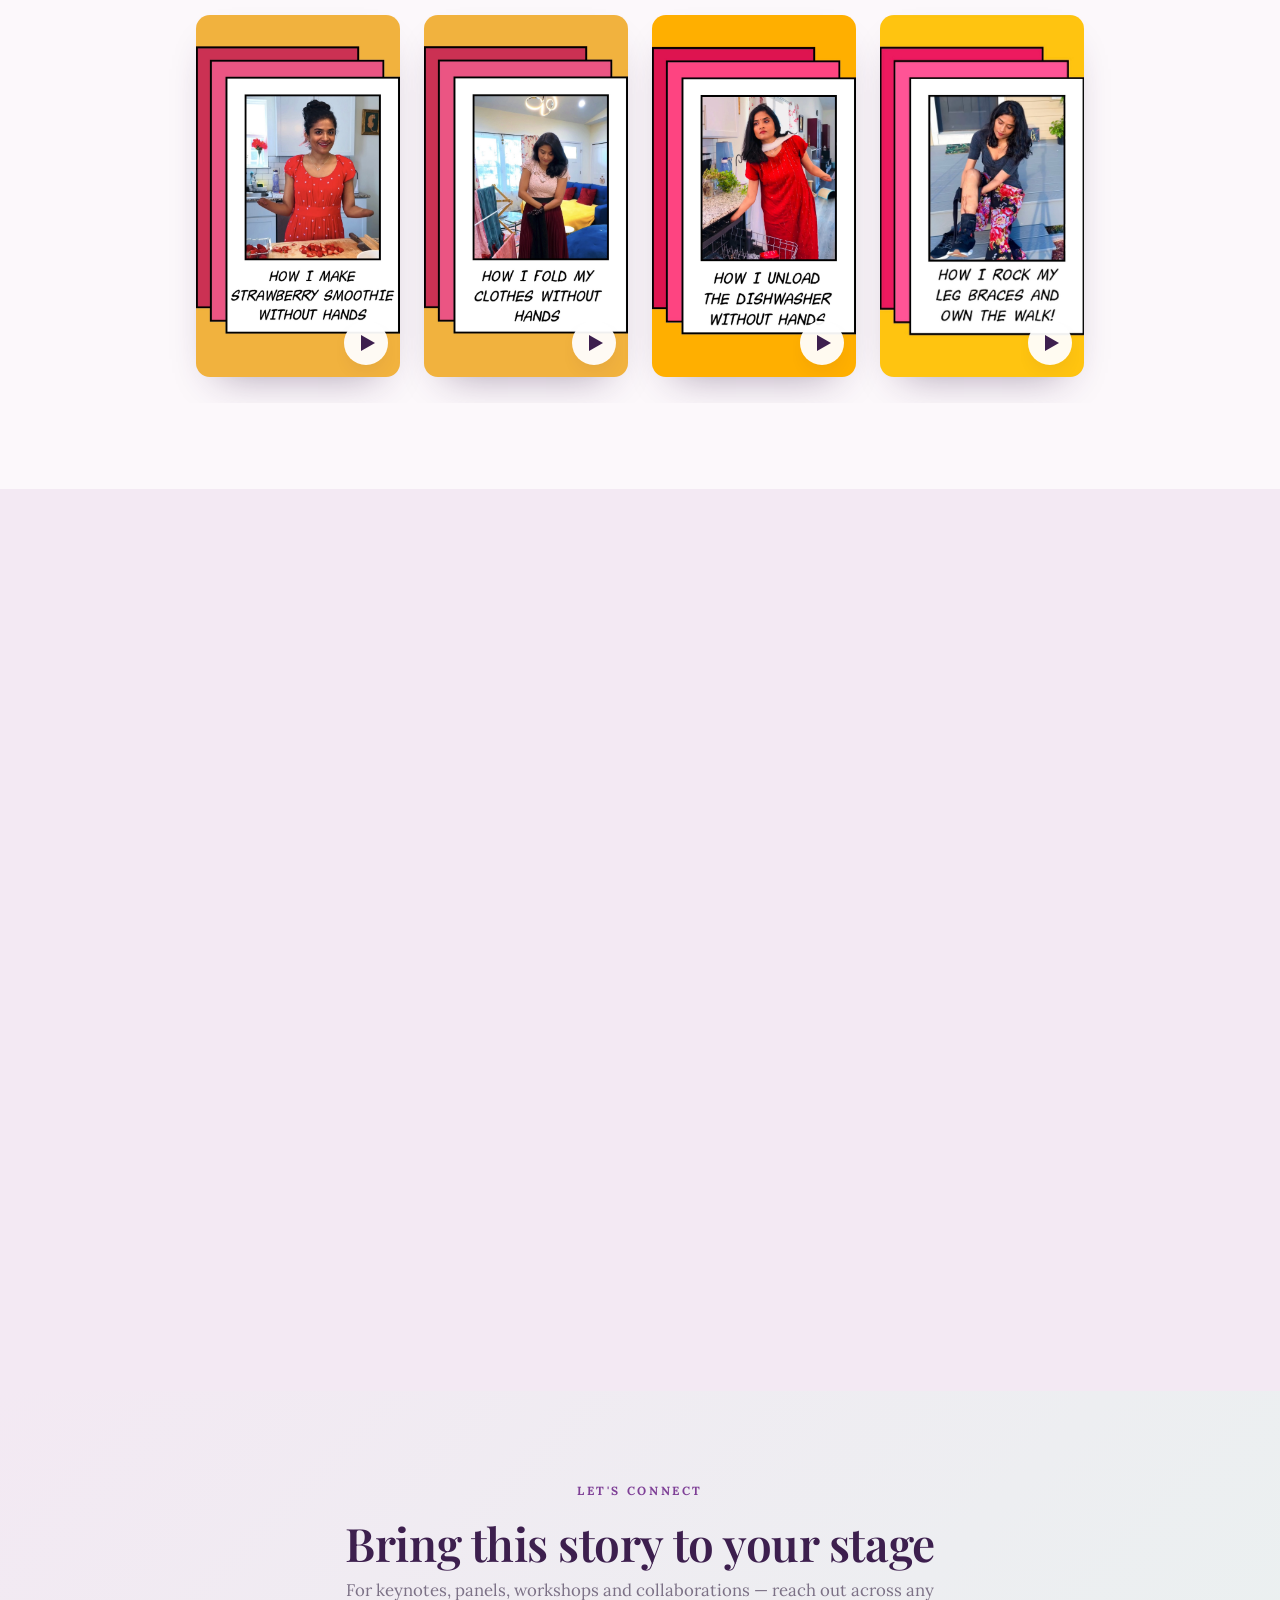
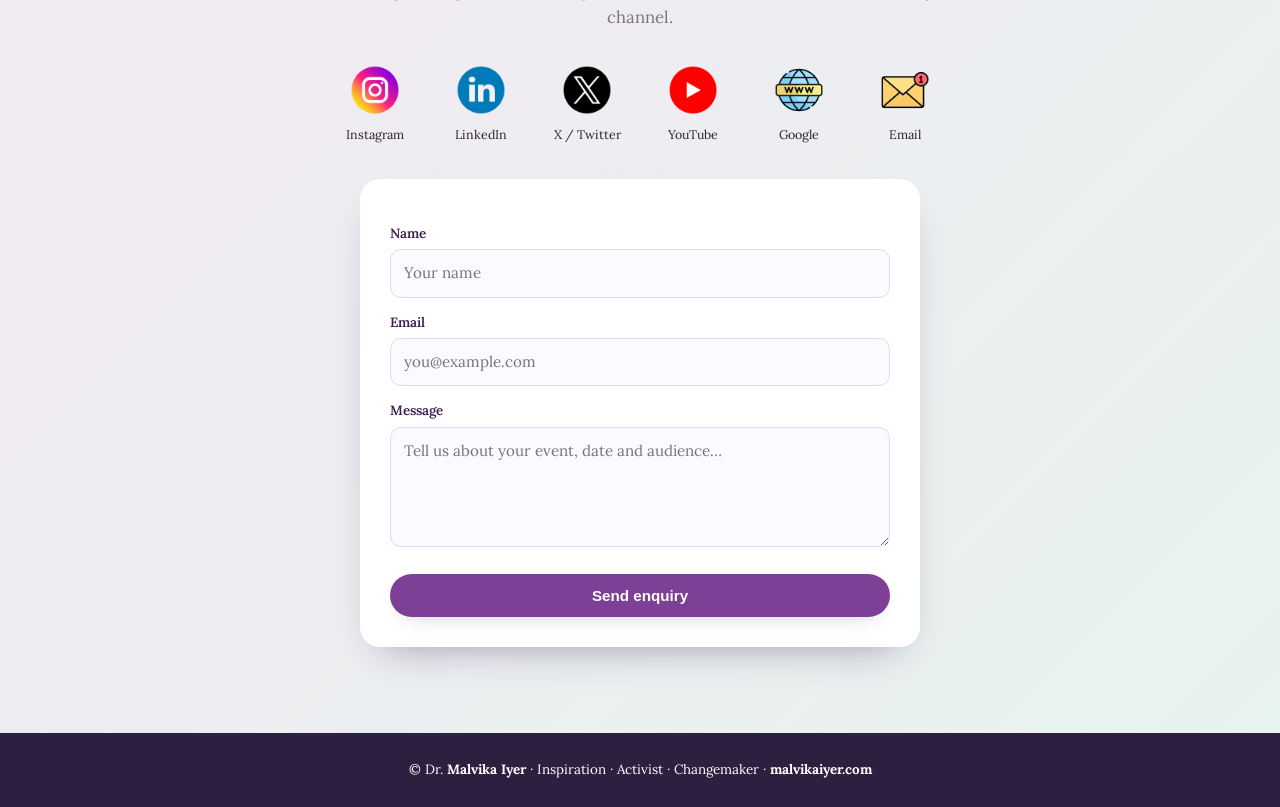
==== commit 27714a44: "Honours: same grand per-card scroll-in entrance as Awards" ====
--- a/index.html
+++ b/index.html
@@ -20,7 +20,7 @@
 <meta name="twitter:image" content="https://malvikaiyer.com/assets/og-cover.jpg">
 <link rel="preconnect" href="https://fonts.googleapis.com"><link rel="preconnect" href="https://fonts.gstatic.com" crossorigin>
 <link href="https://fonts.googleapis.com/css2?family=Playfair+Display:wght@500;600;700;800&family=Lora:ital,wght@0,400;0,500;0,600;1,400;1,500&display=swap" rel="stylesheet">
-<link rel="stylesheet" href="styles.css?v=2abf7bd4">
+<link rel="stylesheet" href="styles.css?v=2ccd0f0e">
 </head><body>
 
 <header class="nav"><div class="wrap">
@@ -300,24 +300,24 @@
     var ro=new IntersectionObserver(function(es){es.forEach(function(en){if(en.isIntersecting){en.target.classList.add('in');ro.unobserve(en.target);}});},{threshold:0.08});
     tg.forEach(function(el){ ro.observe(el); });
   }
-  // ---- staggered card cascade (honours) ----
+  // ---- legacy grid cascade (any .awards-grid) ----
   if('IntersectionObserver' in window && !reduce){
-    var grids=[].slice.call(document.querySelectorAll('.cards, .awards-grid'));
+    var grids=[].slice.call(document.querySelectorAll('.awards-grid'));
     grids.forEach(function(g){ g.classList.add('stagger'); });
     var so=new IntersectionObserver(function(es){es.forEach(function(en){if(en.isIntersecting){en.target.classList.add('in');so.unobserve(en.target);}});},{threshold:0.12});
     grids.forEach(function(g){ so.observe(g); });
   }
-  // ---- awards: each card makes its entrance as it scrolls into view (per-card) ----
+  // ---- honours + awards: each card makes its grand entrance as it scrolls into view (per-card) ----
   if('IntersectionObserver' in window && !reduce){
-    var aw=document.querySelector('.awards-spot');
-    if(aw){
-      aw.classList.add('stagger');
-      var ao=new IntersectionObserver(function(es){
+    [['.awards-spot','.award'],['.cards','.card']].forEach(function(pair){
+      var cont=document.querySelector(pair[0]); if(!cont) return;
+      cont.classList.add('stagger');
+      var io=new IntersectionObserver(function(es){
         var vis=es.filter(function(e){return e.isIntersecting;});
-        vis.forEach(function(e,k){ e.target.style.transitionDelay=(k*110)+'ms'; e.target.classList.add('in'); ao.unobserve(e.target); });
+        vis.forEach(function(e,k){ e.target.style.transitionDelay=(k*110)+'ms'; e.target.classList.add('in'); io.unobserve(e.target); });
       },{threshold:0.25, rootMargin:'0px 0px -6% 0px'});
-      [].slice.call(aw.querySelectorAll('.award')).forEach(function(c){ ao.observe(c); });
-    }
+      [].slice.call(cont.querySelectorAll(pair[1])).forEach(function(c){ io.observe(c); });
+    });
   }
   // offset anchor jumps so section headings aren't hidden under the sticky nav (esp. taller mobile nav)
   var navEl=document.querySelector('.nav');
--- a/styles.css
+++ b/styles.css
@@ -157,13 +157,13 @@
 /* ---- honours + awards: motion + graphics ---- */
 /* robust transition-based stagger: uses the `translate` property so it never
    conflicts with the hover `transform`, and the visible end-state is guaranteed */
-.cards.stagger .card,.awards-grid.stagger .award{opacity:0;translate:0 16px}
-.cards.stagger.in .card,.awards-grid.stagger.in .award{opacity:1;translate:0 0;
+.awards-grid.stagger .award{opacity:0;translate:0 16px}
+.awards-grid.stagger.in .award{opacity:1;translate:0 0;
   transition:opacity .6s cubic-bezier(.2,.7,.25,1),translate .6s cubic-bezier(.2,.7,.25,1);
   transition-delay:calc(var(--d,0)*65ms)}
 /* awards: expressive bloom-in (fade + rise + gentle scale-up), plays on its own — no hover */
-.awards-spot.stagger .award{translate:0 46px;scale:.7;opacity:0}
-.awards-spot.stagger .award.in{translate:0 0;scale:1;opacity:1;
+.awards-spot.stagger .award,.cards.stagger .card{translate:0 46px;scale:.7;opacity:0}
+.awards-spot.stagger .award.in,.cards.stagger .card.in{translate:0 0;scale:1;opacity:1;
   transition:opacity .5s ease-out,
              translate .62s cubic-bezier(.34,1.5,.55,1),
              scale .62s cubic-bezier(.34,1.5,.55,1)}
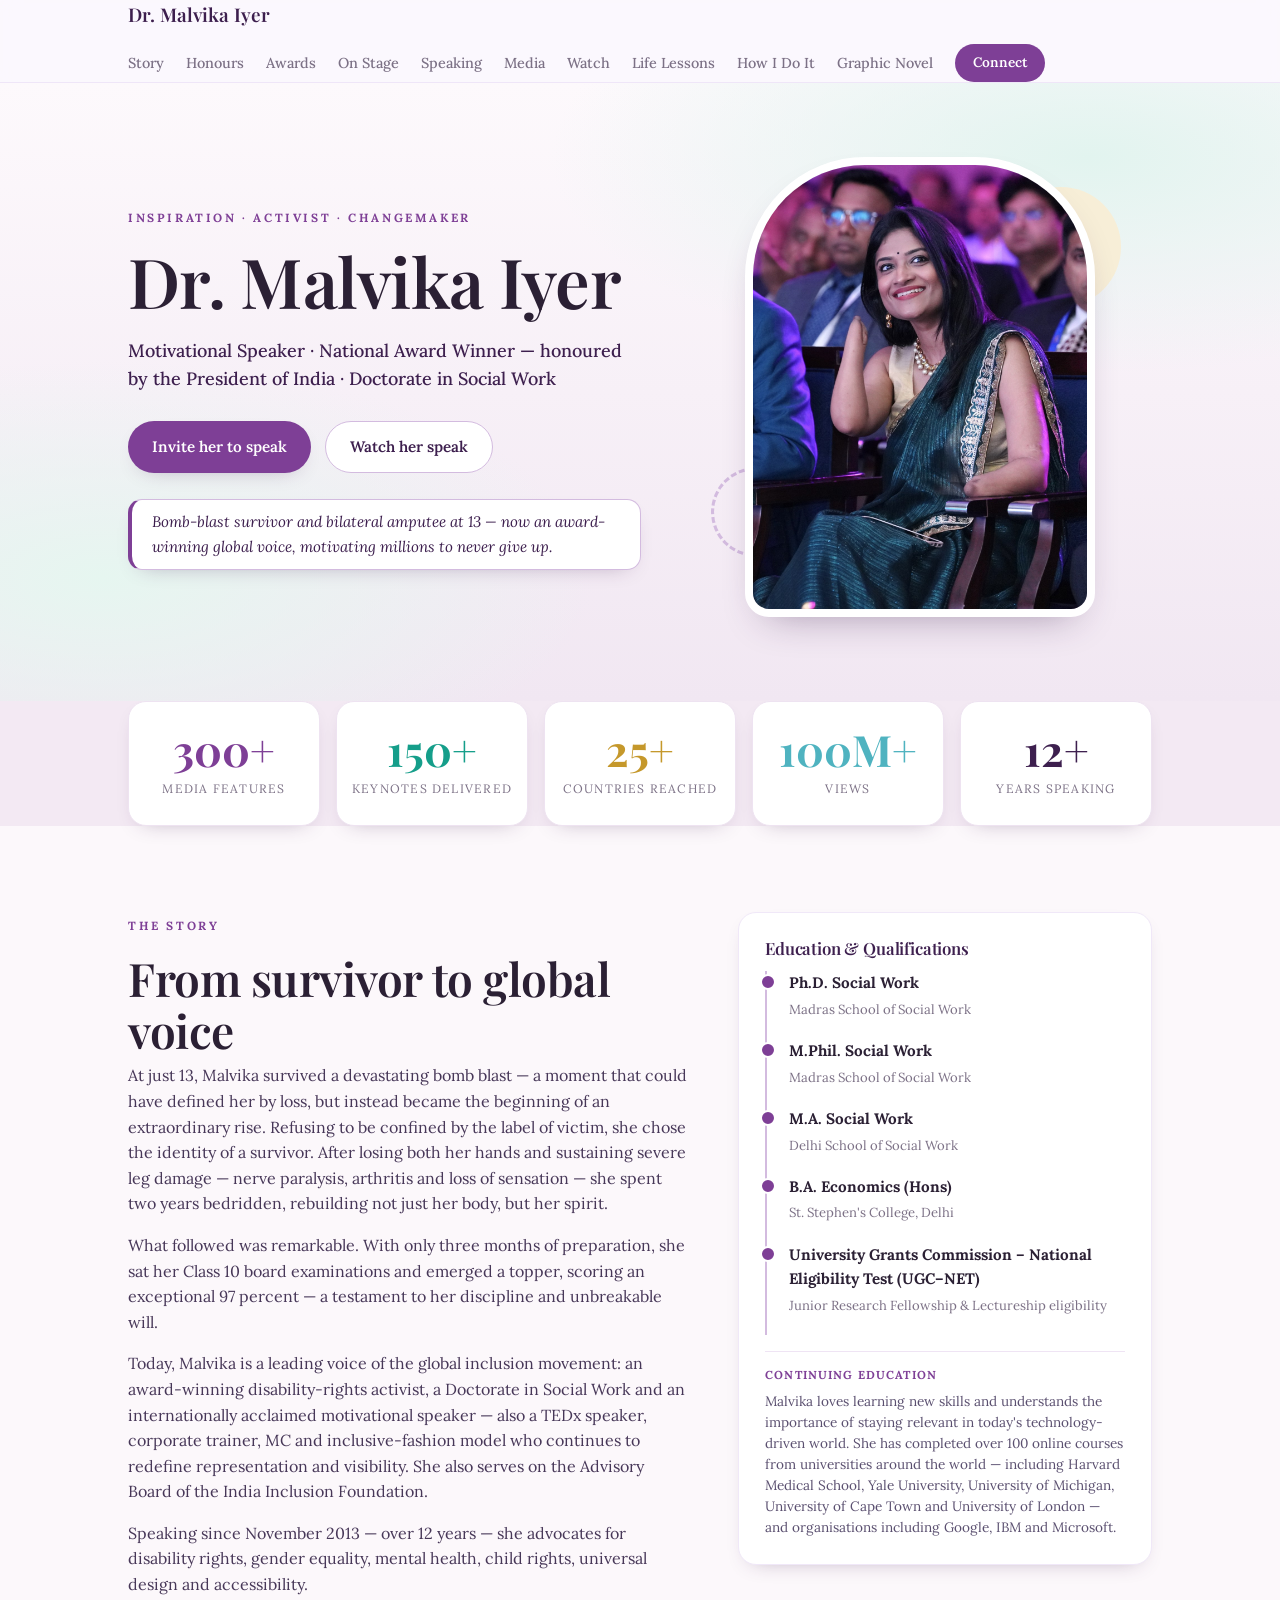
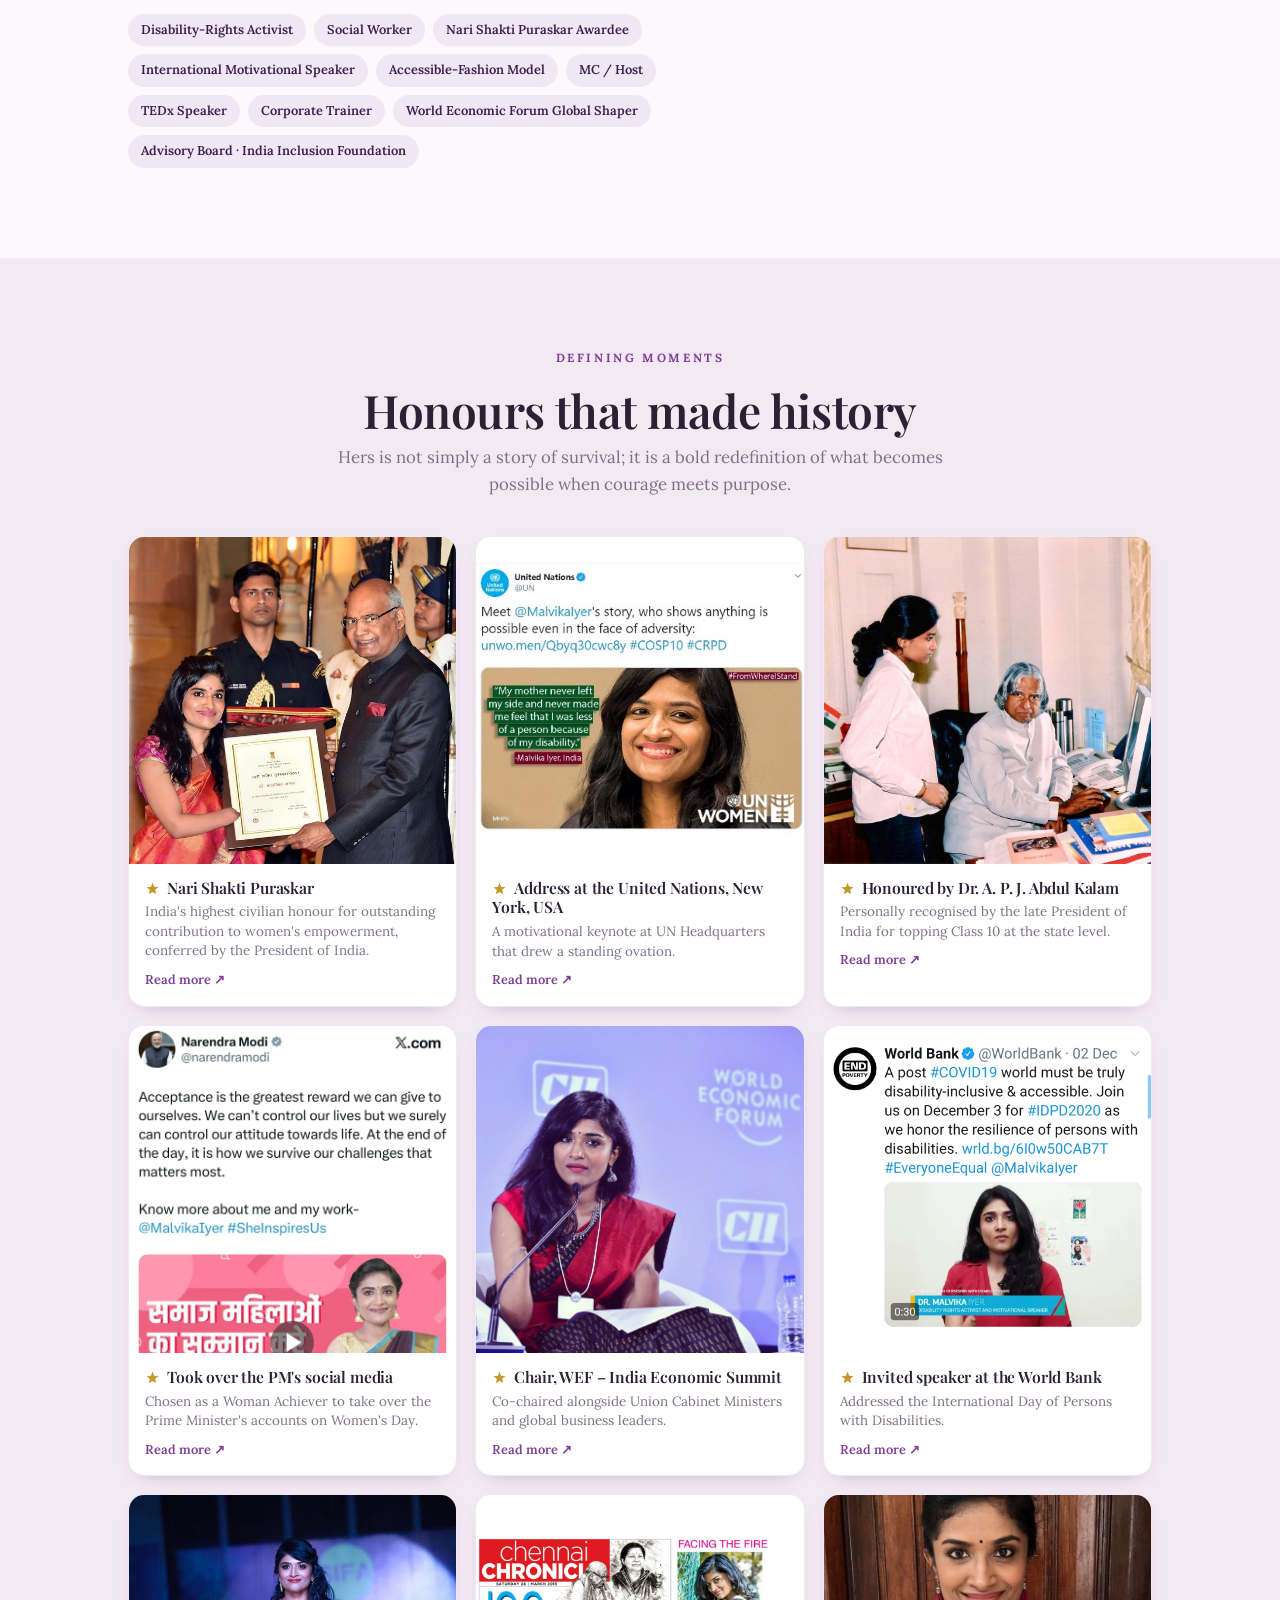
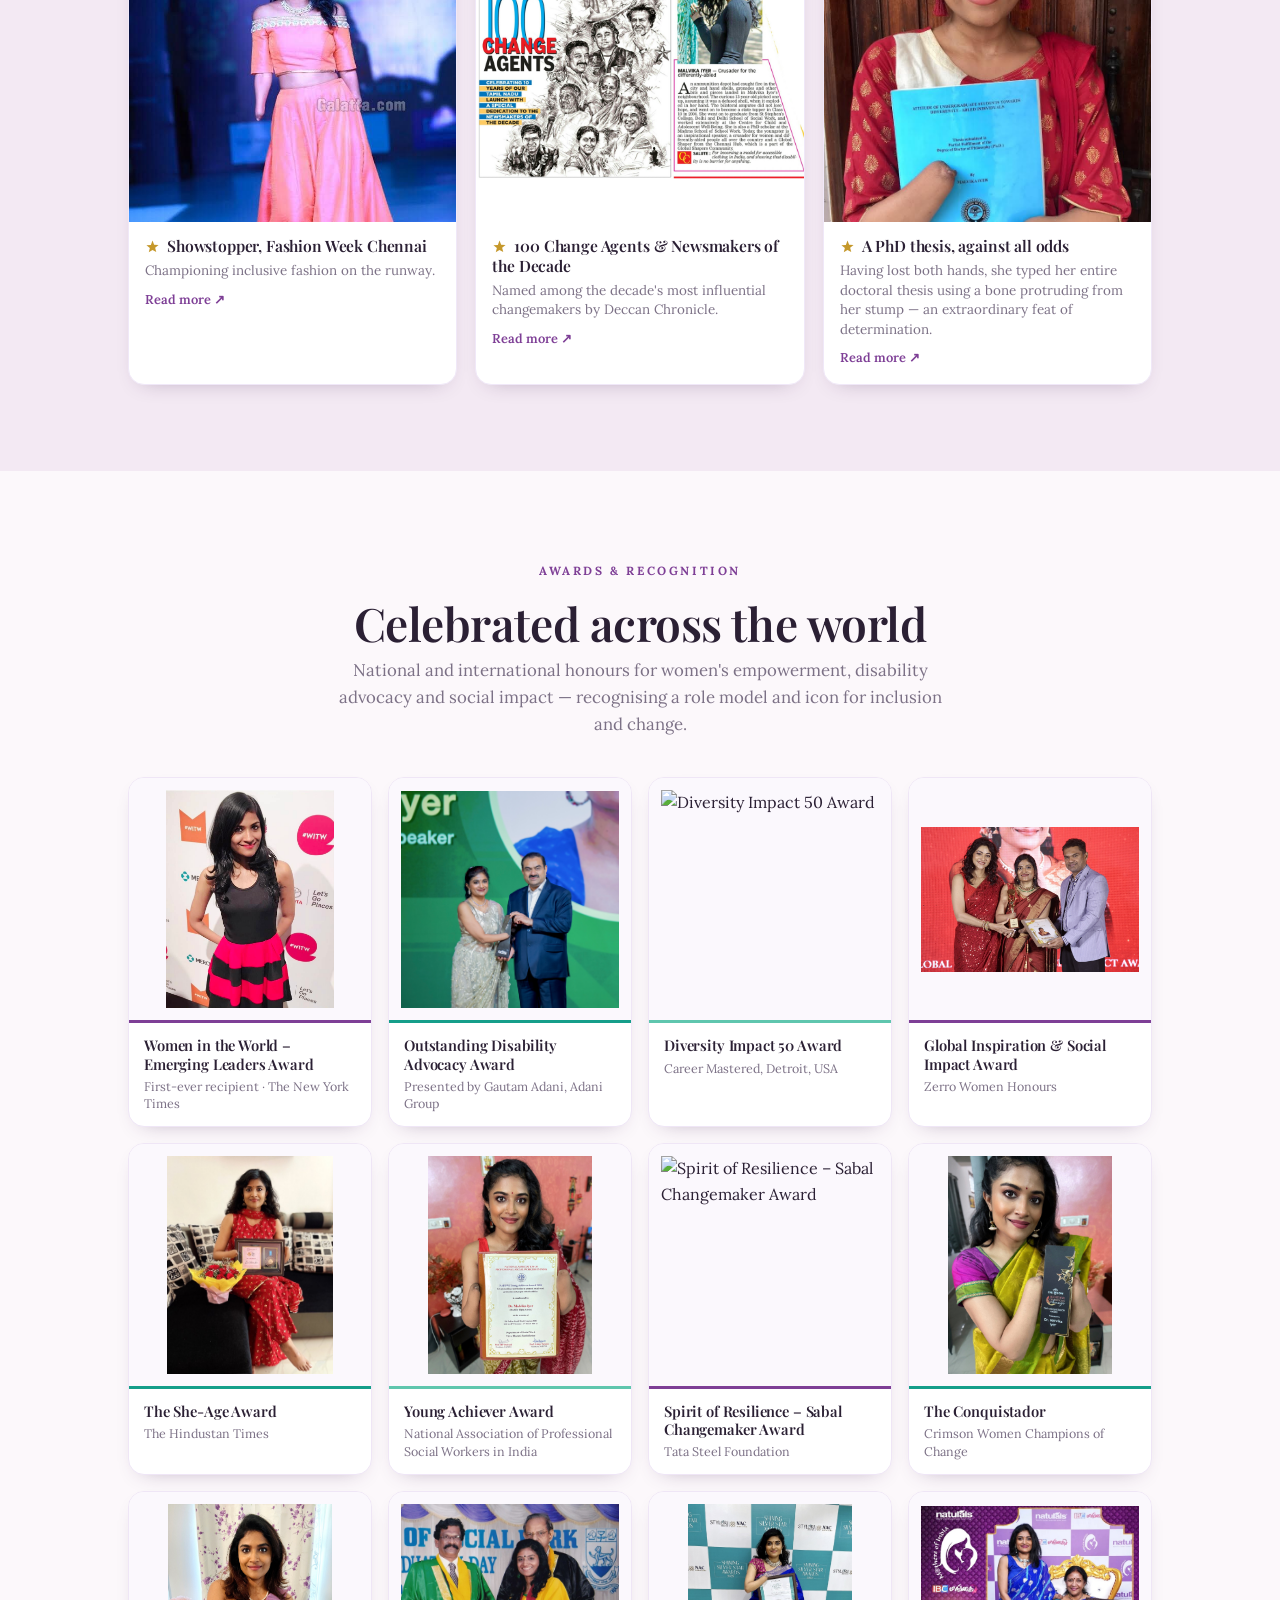
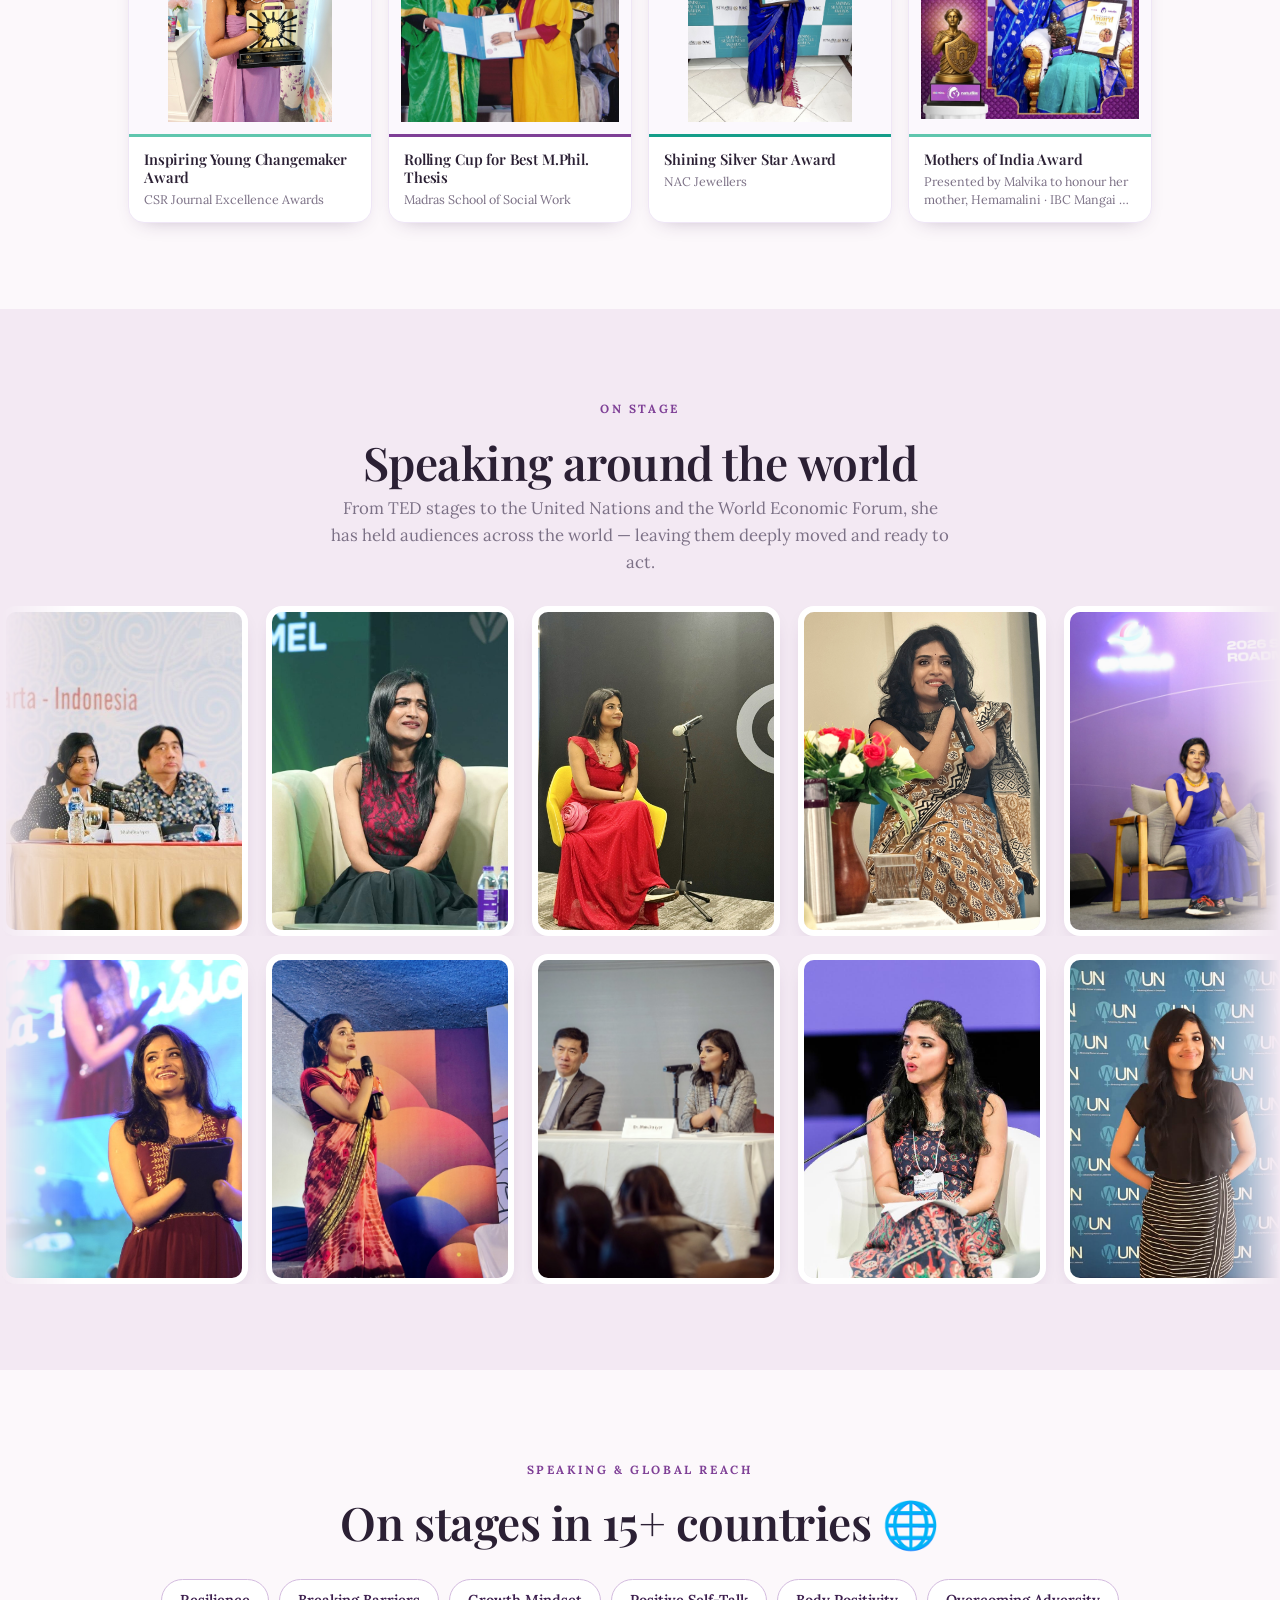
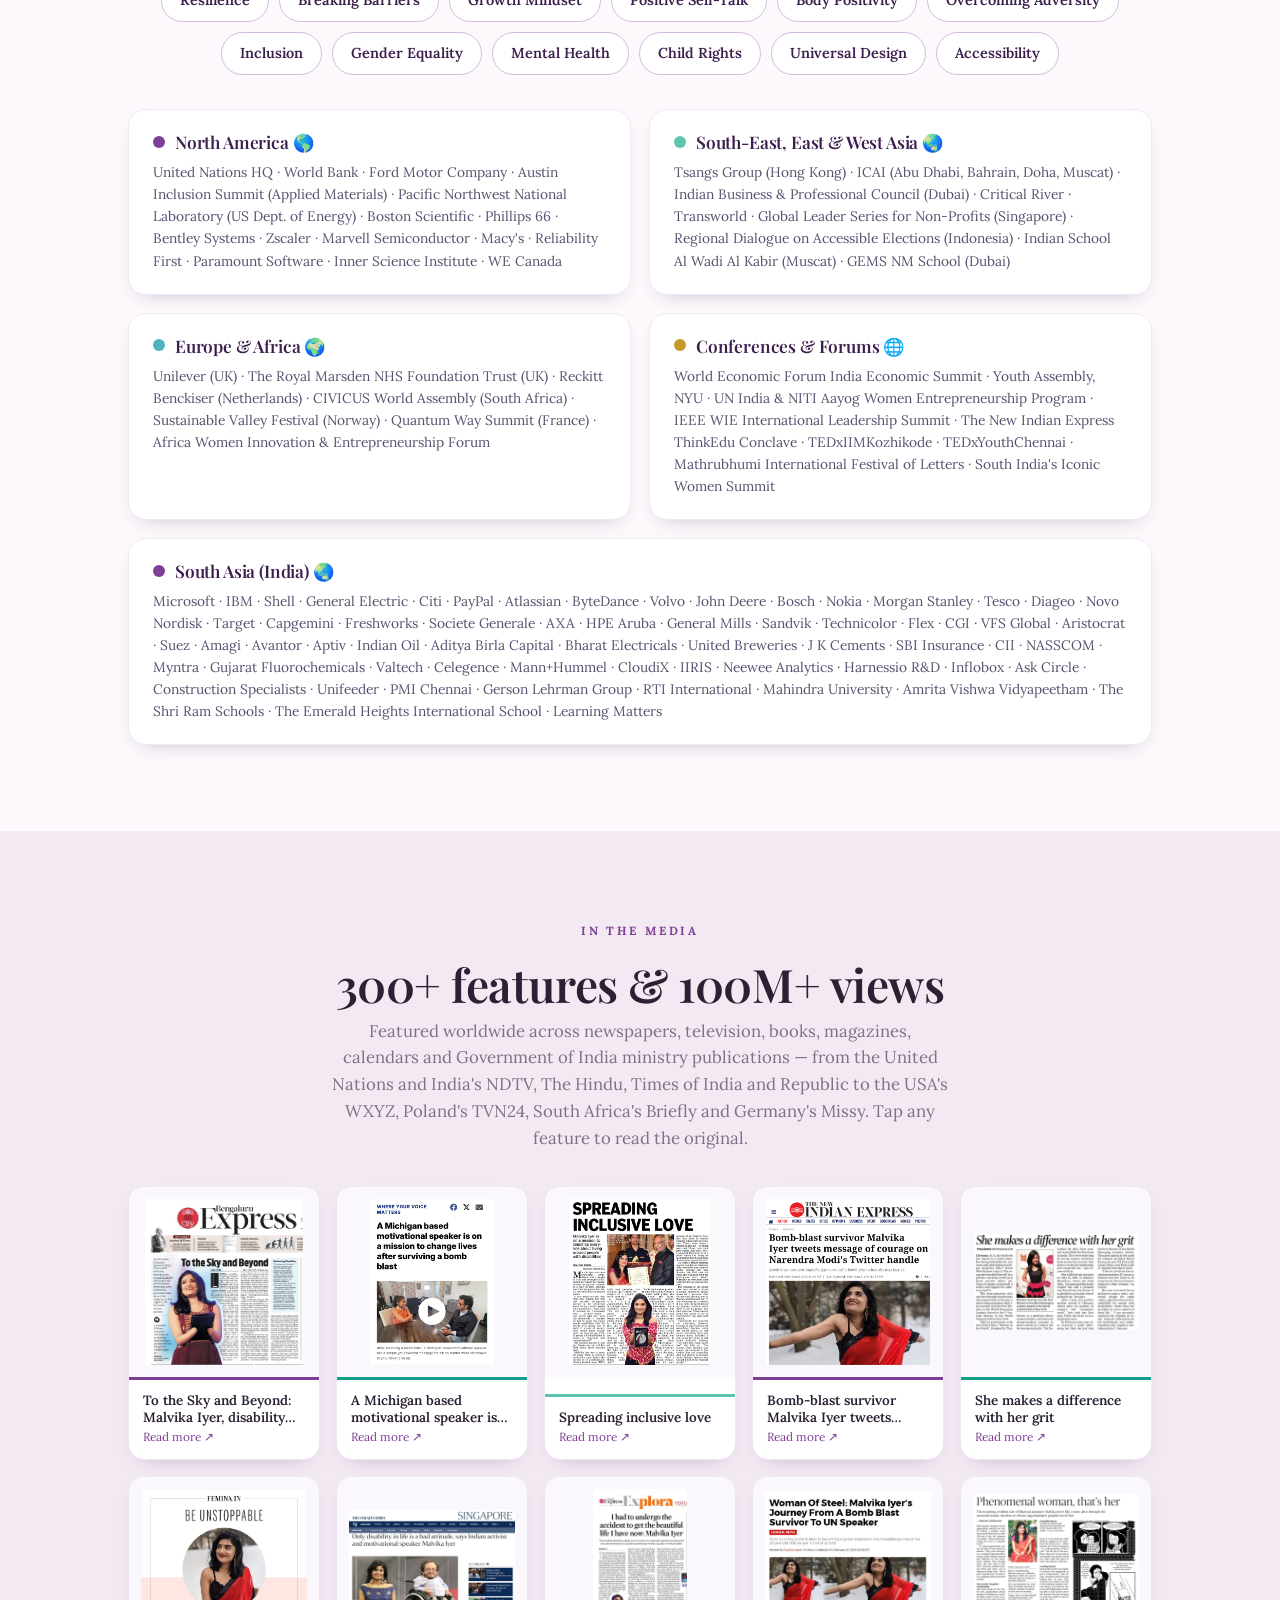
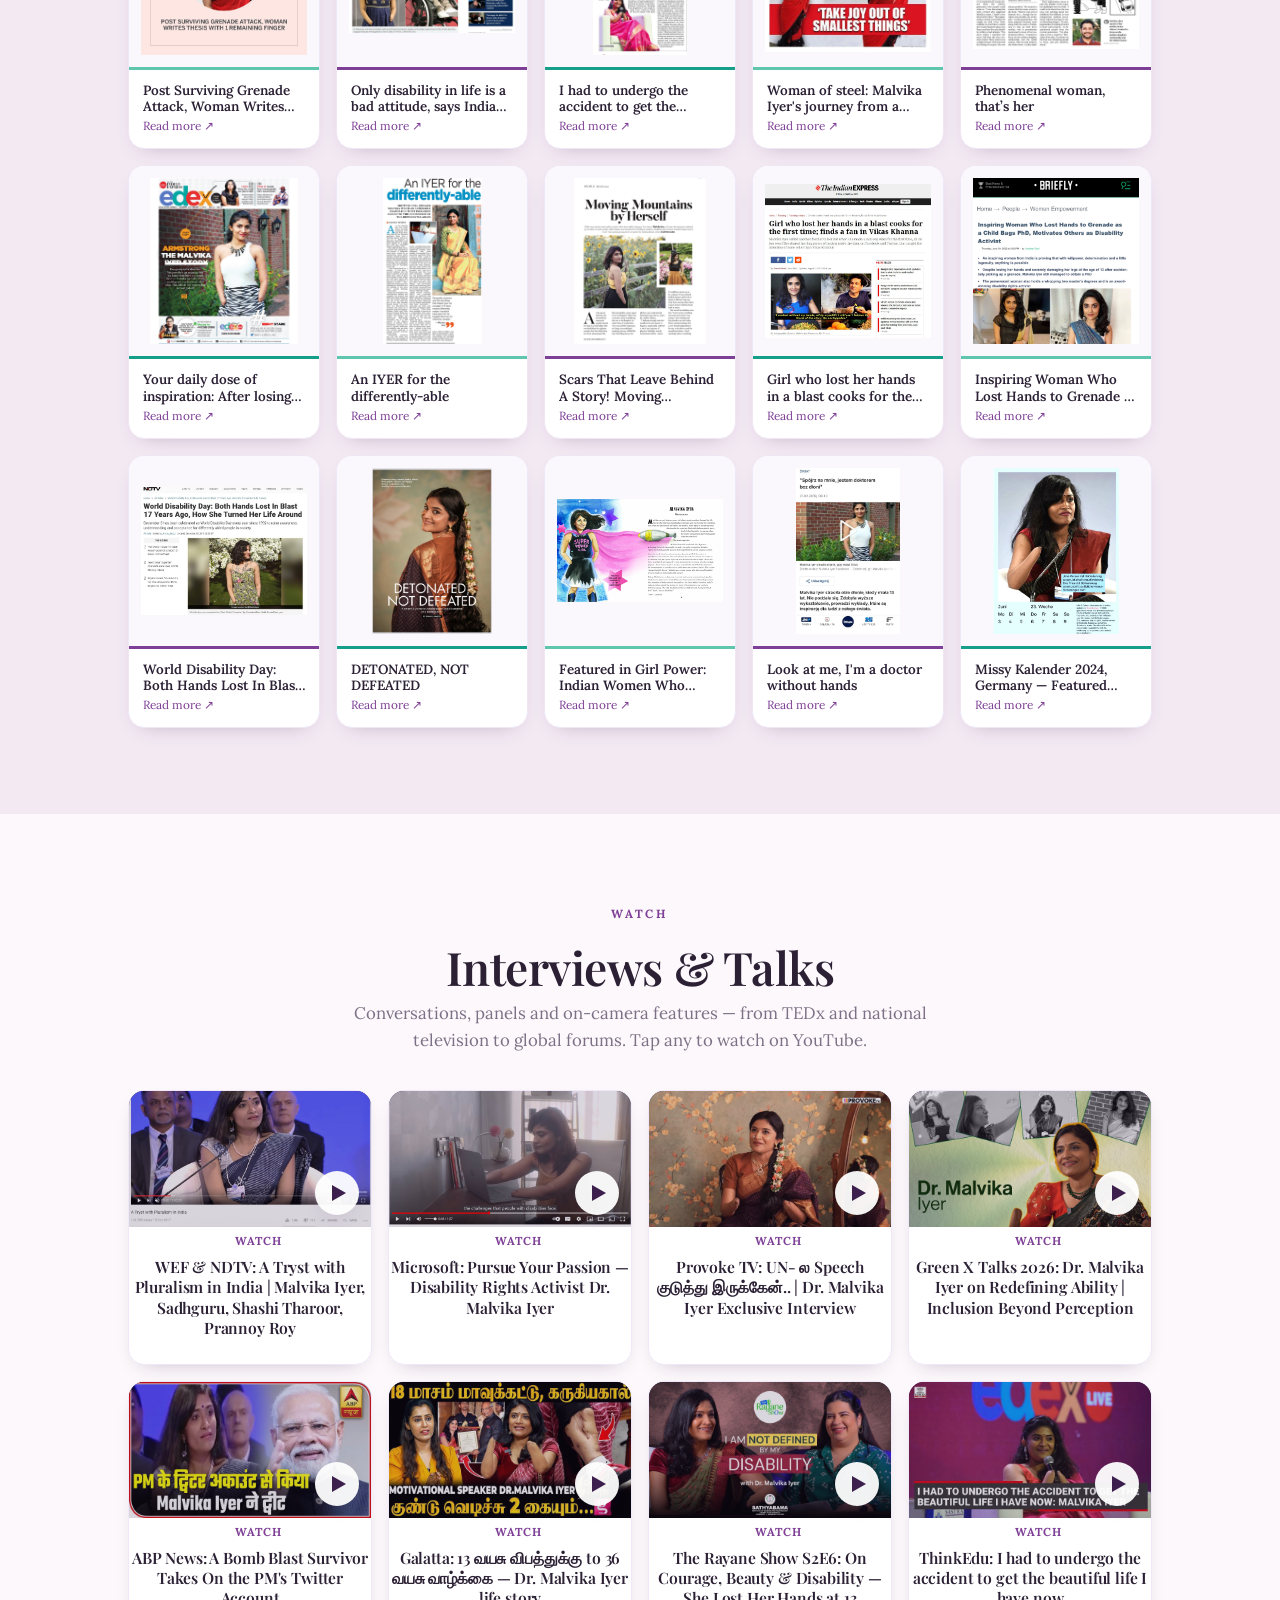
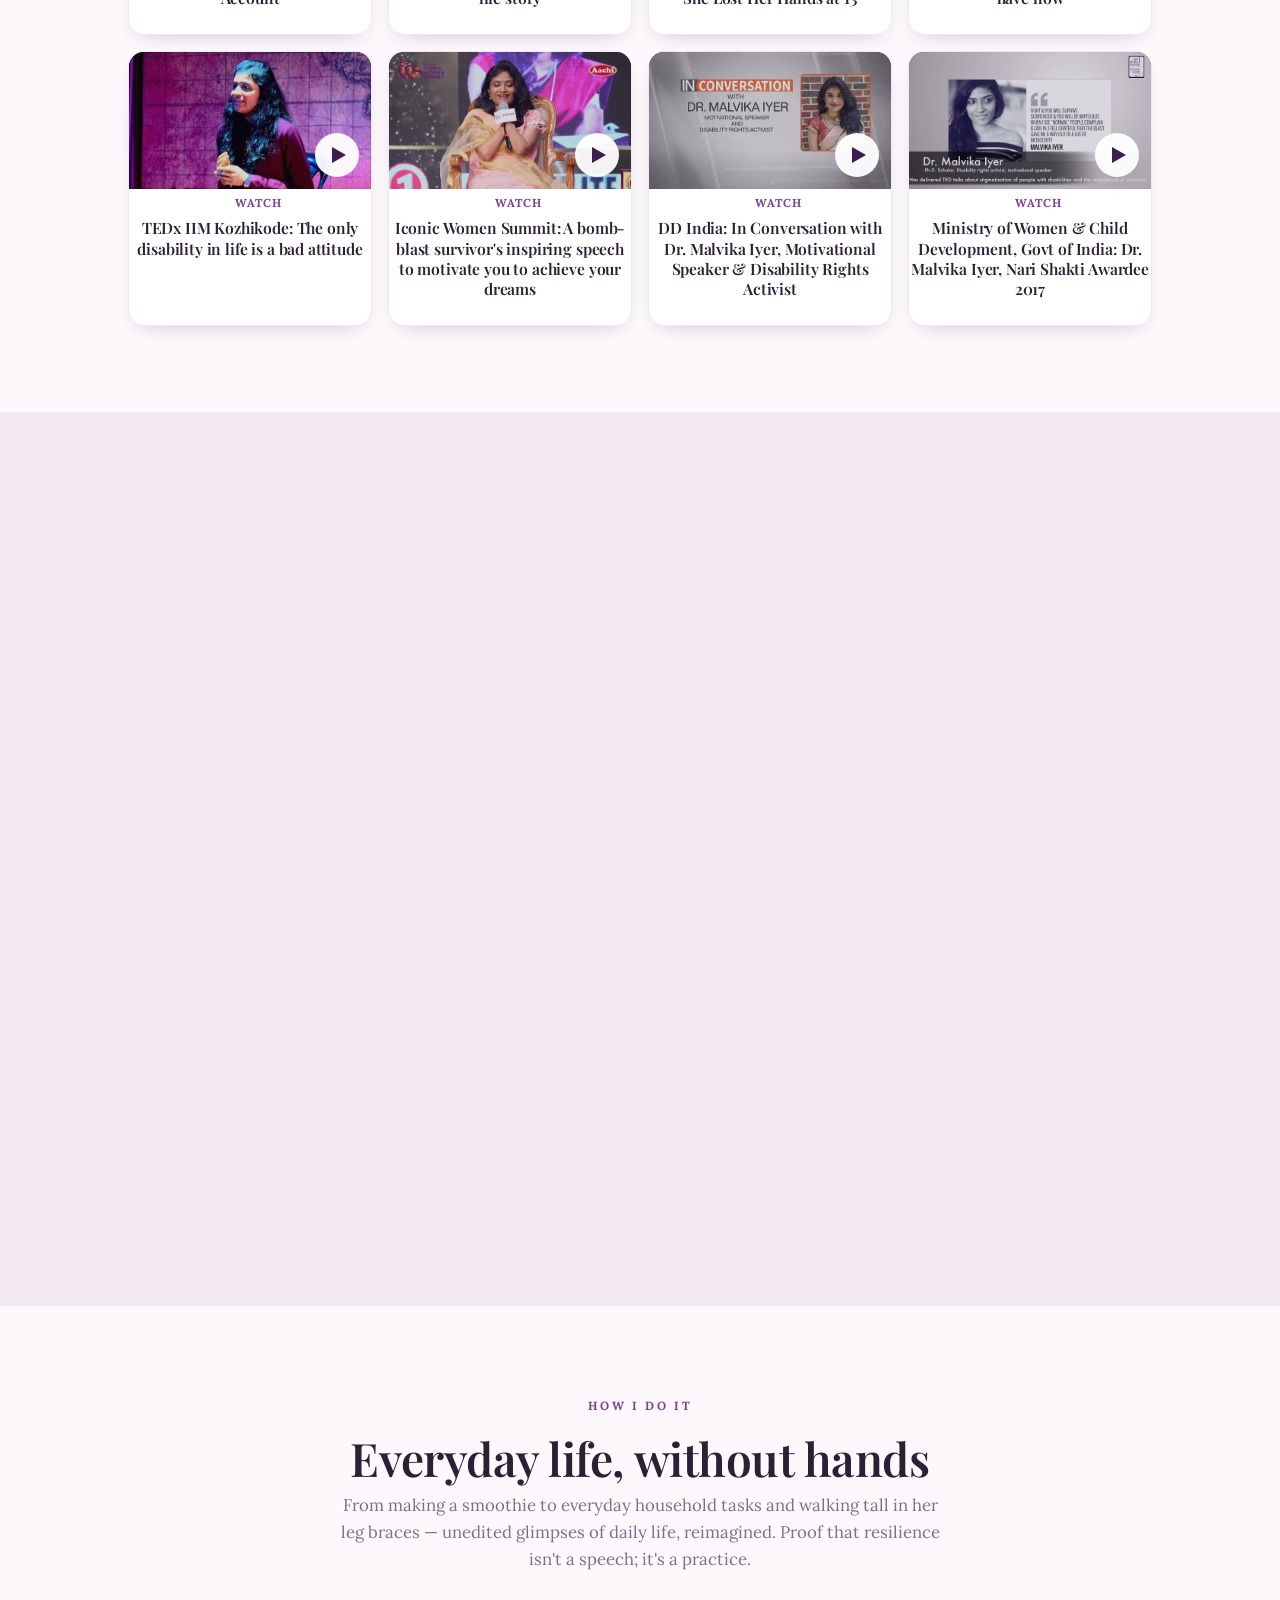
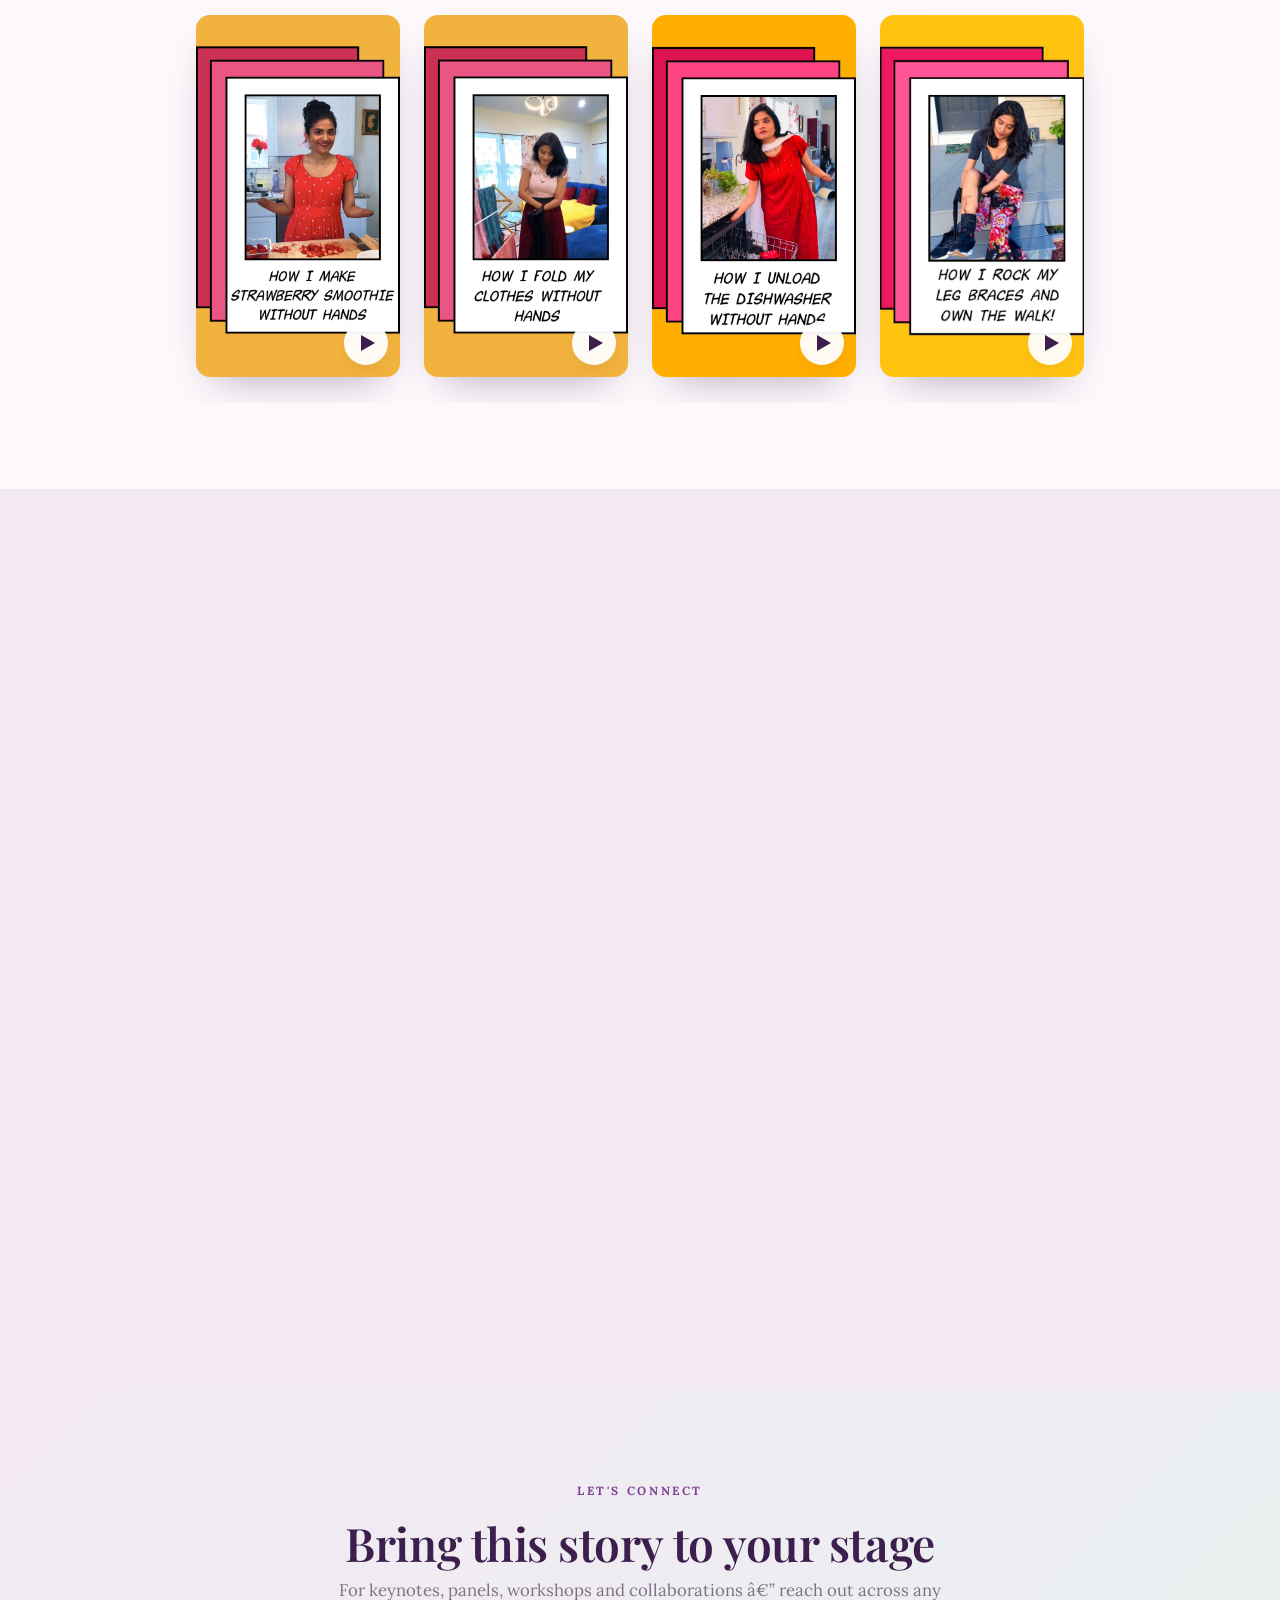
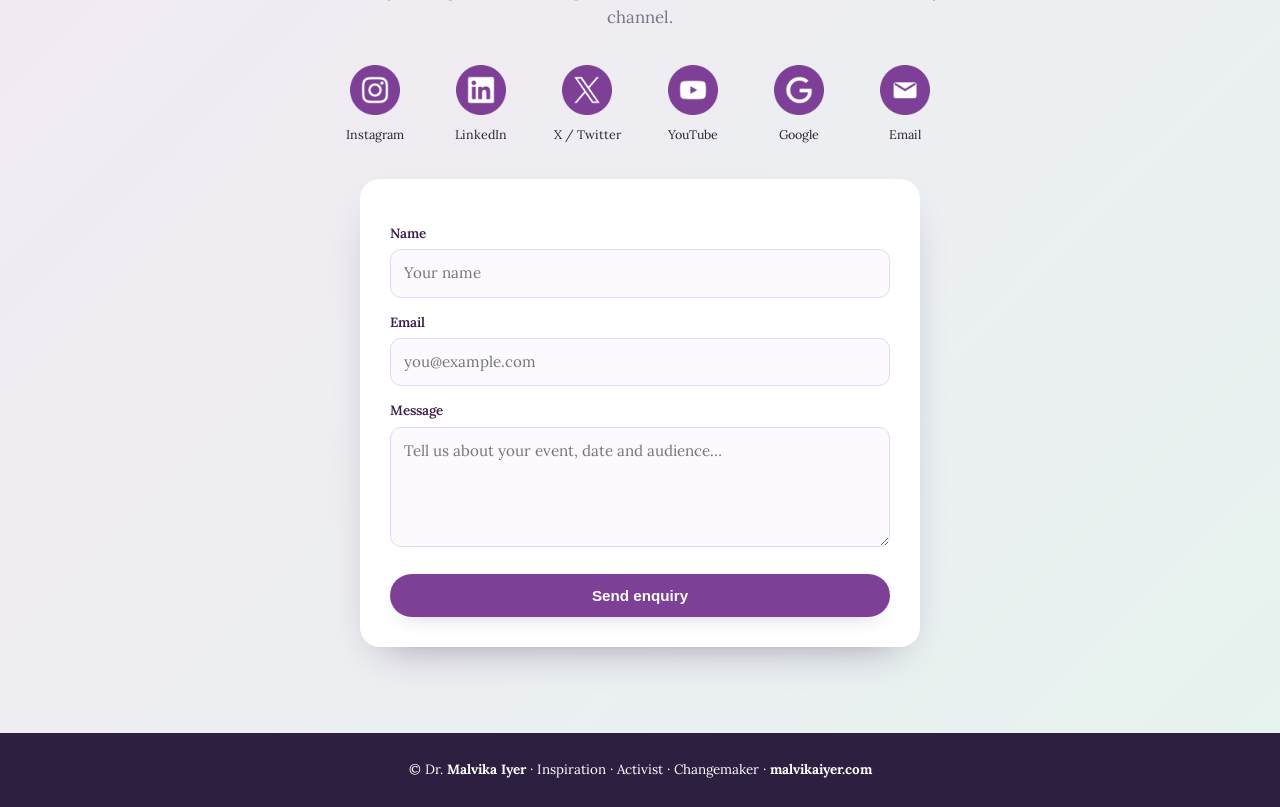
==== commit fbe8dd1a: "Swap social icons to license-clean CC0 plum bubbles (envelope for email)" ====
--- a/index.html
+++ b/index.html
@@ -100,13 +100,13 @@
 
 <section class="section" id="speaking"><div class="wrap center">
   <span class="eyebrow">Speaking &amp; Global Reach</span>
-  <h2>On stages in 15+ countries</h2>
+  <h2>On stages in 15+ countries 🌐</h2>
   <div class="pills"><span class="pill">Resilience</span><span class="pill">Breaking Barriers</span><span class="pill">Growth Mindset</span><span class="pill">Positive Self-Talk</span><span class="pill">Body Positivity</span><span class="pill">Overcoming Adversity</span><span class="pill">Inclusion</span><span class="pill">Gender Equality</span><span class="pill">Mental Health</span><span class="pill">Child Rights</span><span class="pill">Universal Design</span><span class="pill">Accessibility</span></div>
-  <div class="regions" style="text-align:left"><div class="region r1"><h3>North America</h3><p>United Nations HQ · World Bank · Ford Motor Company · Austin Inclusion Summit (Applied Materials) · Pacific Northwest National Laboratory (US Dept. of Energy) · Boston Scientific · Phillips 66 · Bentley Systems · Zscaler · Marvell Semiconductor · Macy&#x27;s · Reliability First · Paramount Software · Inner Science Institute · WE Canada</p></div>
-<div class="region r2"><h3>South-East, East &amp; West Asia</h3><p>Tsangs Group (Hong Kong) · ICAI (Abu Dhabi, Bahrain, Doha, Muscat) · Indian Business &amp; Professional Council (Dubai) · Critical River · Transworld · Global Leader Series for Non-Profits (Singapore) · Regional Dialogue on Accessible Elections (Indonesia) · Indian School Al Wadi Al Kabir (Muscat) · GEMS NM School (Dubai)</p></div>
-<div class="region r3"><h3>Europe &amp; Africa</h3><p>Unilever (UK) · The Royal Marsden NHS Foundation Trust (UK) · Reckitt Benckiser (Netherlands) · CIVICUS World Assembly (South Africa) · Sustainable Valley Festival (Norway) · Quantum Way Summit (France) · Africa Women Innovation &amp; Entrepreneurship Forum</p></div>
-<div class="region r4"><h3>Conferences &amp; Forums</h3><p>World Economic Forum India Economic Summit · Youth Assembly, NYU · UN India &amp; NITI Aayog Women Entrepreneurship Program · IEEE WIE International Leadership Summit · The New Indian Express ThinkEdu Conclave · TEDxIIMKozhikode · TEDxYouthChennai · Mathrubhumi International Festival of Letters · South India&#x27;s Iconic Women Summit</p></div>
-<div class="region wide r1"><h3>South Asia (India)</h3><p>Microsoft · IBM · Shell · General Electric · Citi · PayPal · Atlassian · ByteDance · Volvo · John Deere · Bosch · Nokia · Morgan Stanley · Tesco · Diageo · Novo Nordisk · Target · Capgemini · Freshworks · Societe Generale · AXA · HPE Aruba · General Mills · Sandvik · Technicolor · Flex · CGI · VFS Global · Aristocrat · Suez · Amagi · Avantor · Aptiv · Indian Oil · Aditya Birla Capital · Bharat Electricals · United Breweries · J K Cements · SBI Insurance · CII · NASSCOM · Myntra · Gujarat Fluorochemicals · Valtech · Celegence · Mann+Hummel · CloudiX · IIRIS · Neewee Analytics · Harnessio R&amp;D · Inflobox · Ask Circle · Construction Specialists · Unifeeder · PMI Chennai · Gerson Lehrman Group · RTI International · Mahindra University · Amrita Vishwa Vidyapeetham · The Shri Ram Schools · The Emerald Heights International School · Learning Matters</p></div></div>
+  <div class="regions" style="text-align:left"><div class="region r1"><h3>North America 🌎</h3><p>United Nations HQ · World Bank · Ford Motor Company · Austin Inclusion Summit (Applied Materials) · Pacific Northwest National Laboratory (US Dept. of Energy) · Boston Scientific · Phillips 66 · Bentley Systems · Zscaler · Marvell Semiconductor · Macy&#x27;s · Reliability First · Paramount Software · Inner Science Institute · WE Canada</p></div>
+<div class="region r2"><h3>South-East, East &amp; West Asia 🌏</h3><p>Tsangs Group (Hong Kong) · ICAI (Abu Dhabi, Bahrain, Doha, Muscat) · Indian Business &amp; Professional Council (Dubai) · Critical River · Transworld · Global Leader Series for Non-Profits (Singapore) · Regional Dialogue on Accessible Elections (Indonesia) · Indian School Al Wadi Al Kabir (Muscat) · GEMS NM School (Dubai)</p></div>
+<div class="region r3"><h3>Europe &amp; Africa 🌍</h3><p>Unilever (UK) · The Royal Marsden NHS Foundation Trust (UK) · Reckitt Benckiser (Netherlands) · CIVICUS World Assembly (South Africa) · Sustainable Valley Festival (Norway) · Quantum Way Summit (France) · Africa Women Innovation &amp; Entrepreneurship Forum</p></div>
+<div class="region r4"><h3>Conferences &amp; Forums 🌐</h3><p>World Economic Forum India Economic Summit · Youth Assembly, NYU · UN India &amp; NITI Aayog Women Entrepreneurship Program · IEEE WIE International Leadership Summit · The New Indian Express ThinkEdu Conclave · TEDxIIMKozhikode · TEDxYouthChennai · Mathrubhumi International Festival of Letters · South India&#x27;s Iconic Women Summit</p></div>
+<div class="region wide r1"><h3>South Asia (India) 🌏</h3><p>Microsoft · IBM · Shell · General Electric · Citi · PayPal · Atlassian · ByteDance · Volvo · John Deere · Bosch · Nokia · Morgan Stanley · Tesco · Diageo · Novo Nordisk · Target · Capgemini · Freshworks · Societe Generale · AXA · HPE Aruba · General Mills · Sandvik · Technicolor · Flex · CGI · VFS Global · Aristocrat · Suez · Amagi · Avantor · Aptiv · Indian Oil · Aditya Birla Capital · Bharat Electricals · United Breweries · J K Cements · SBI Insurance · CII · NASSCOM · Myntra · Gujarat Fluorochemicals · Valtech · Celegence · Mann+Hummel · CloudiX · IIRIS · Neewee Analytics · Harnessio R&amp;D · Inflobox · Ask Circle · Construction Specialists · Unifeeder · PMI Chennai · Gerson Lehrman Group · RTI International · Mahindra University · Amrita Vishwa Vidyapeetham · The Shri Ram Schools · The Emerald Heights International School · Learning Matters</p></div></div>
   
 </div></section>
 
@@ -212,13 +212,13 @@
 <section class="section connect" id="connect"><div class="wrap">
   <span class="eyebrow">Let&#x27;s Connect</span>
   <h2>Bring this story to your stage</h2>
-  <p class="lead">For keynotes, panels, workshops and collaborations — reach out across any channel.</p>
-  <div class="social"><a href="https://www.instagram.com/malvika.iyer/" target="_blank" rel="noopener"><span class="ic"><img src="/assets/sic_img_47.png?v=b7c74f8b" alt="Instagram"></span>Instagram</a>
-<a href="https://www.linkedin.com/in/drmalvikaiyer/" target="_blank" rel="noopener"><span class="ic"><img src="/assets/sic_img_48.png?v=68e659ee" alt="LinkedIn"></span>LinkedIn</a>
-<a href="https://x.com/malvikaiyer" target="_blank" rel="noopener"><span class="ic"><img src="/assets/sic_img_49.png?v=56396869" alt="X / Twitter"></span>X / Twitter</a>
-<a href="https://www.youtube.com/@MalvikaIyer/" target="_blank" rel="noopener"><span class="ic"><img src="/assets/sic_img_yt.png?v=7f5b1962" alt="YouTube"></span>YouTube</a>
-<a href="https://share.google/ptlNX6ZUBbarv43xF" target="_blank" rel="noopener"><span class="ic"><img src="/assets/sic_img_50.png?v=80dbe248" alt="Google"></span>Google</a>
-<a href="mailto:drmalvikaiyer@gmail.com" target="_blank" rel="noopener"><span class="ic"><img src="/assets/sic_img_51.png?v=a8014b13" alt="Email"></span>Email</a></div>
+  <p class="lead">For keynotes, panels, workshops and collaborations â€” reach out across any channel.</p>
+  <div class="social"><a href="https://www.instagram.com/malvika.iyer/" target="_blank" rel="noopener"><span class="ic"><img src="/assets/soc_instagram.png?v=89cee207" alt="Instagram"></span>Instagram</a>
+<a href="https://www.linkedin.com/in/drmalvikaiyer/" target="_blank" rel="noopener"><span class="ic"><img src="/assets/soc_linkedin.png?v=8ca8f6ec" alt="LinkedIn"></span>LinkedIn</a>
+<a href="https://x.com/malvikaiyer" target="_blank" rel="noopener"><span class="ic"><img src="/assets/soc_x.png?v=60a67cda" alt="X / Twitter"></span>X / Twitter</a>
+<a href="https://www.youtube.com/@MalvikaIyer/" target="_blank" rel="noopener"><span class="ic"><img src="/assets/soc_youtube.png?v=7118c3cf" alt="YouTube"></span>YouTube</a>
+<a href="https://share.google/ptlNX6ZUBbarv43xF" target="_blank" rel="noopener"><span class="ic"><img src="/assets/soc_google.png?v=b9ab5d1d" alt="Google"></span>Google</a>
+<a href="mailto:drmalvikaiyer@gmail.com" target="_blank" rel="noopener"><span class="ic"><img src="/assets/soc_email.png?v=10bc66af" alt="Email"></span>Email</a></div>
   <form class="form-card" name="enquiry" method="POST" data-netlify="true" netlify-honeypot="bot-field">
     <input type="hidden" name="form-name" value="enquiry">
     <p class="is-hidden"><label>Leave this empty: <input name="bot-field"></label></p>
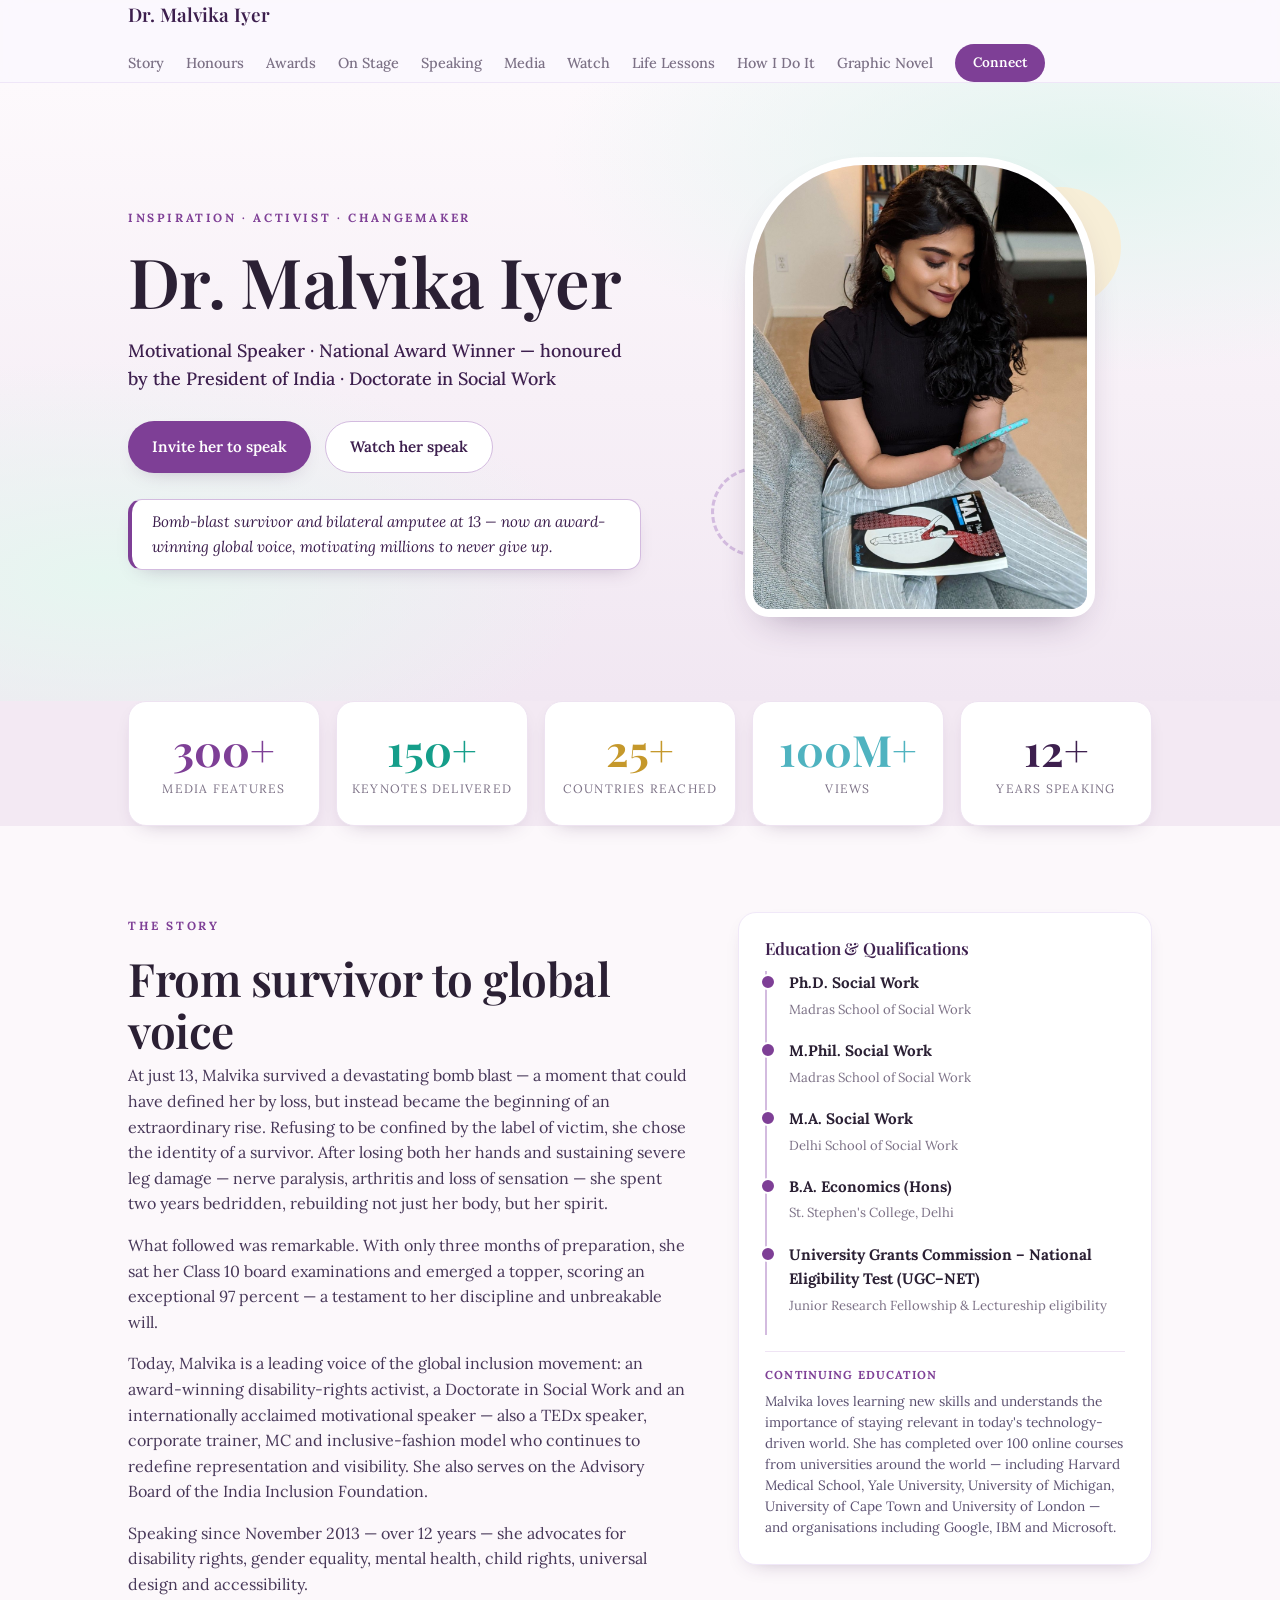
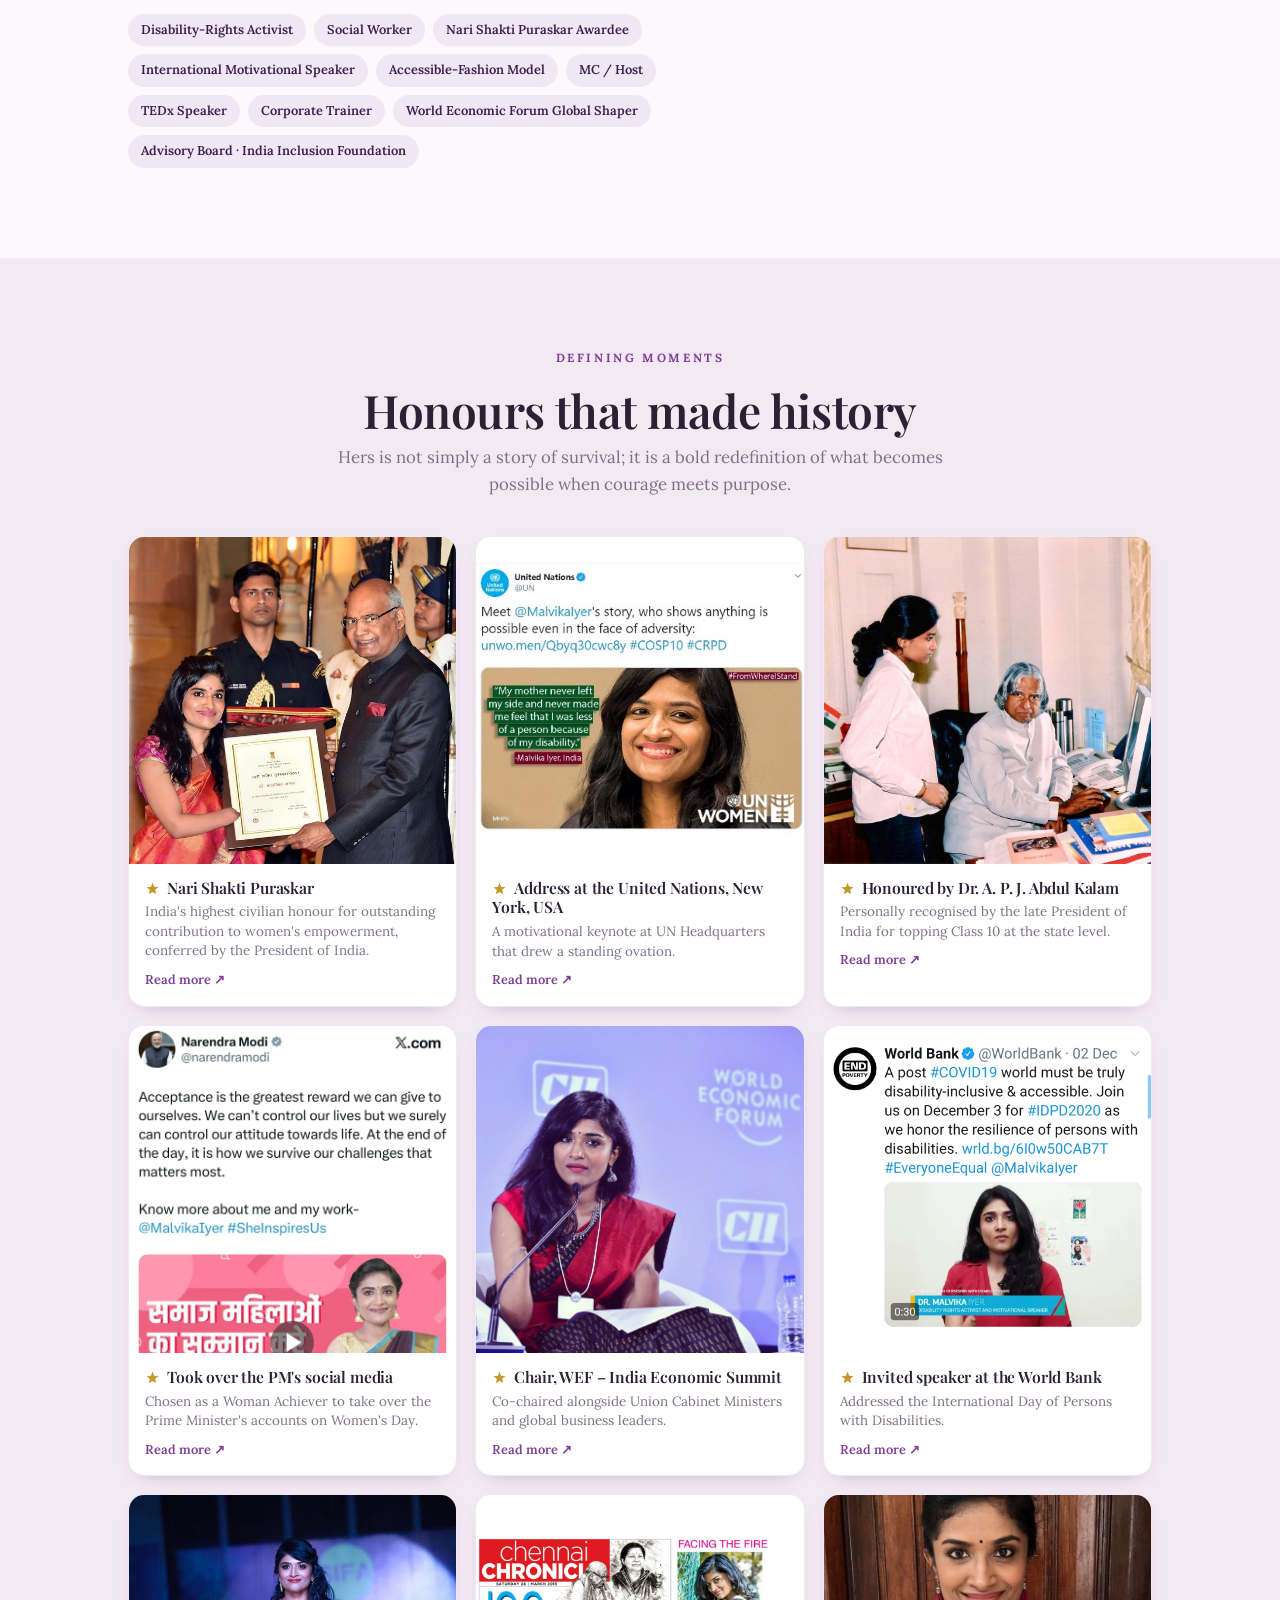
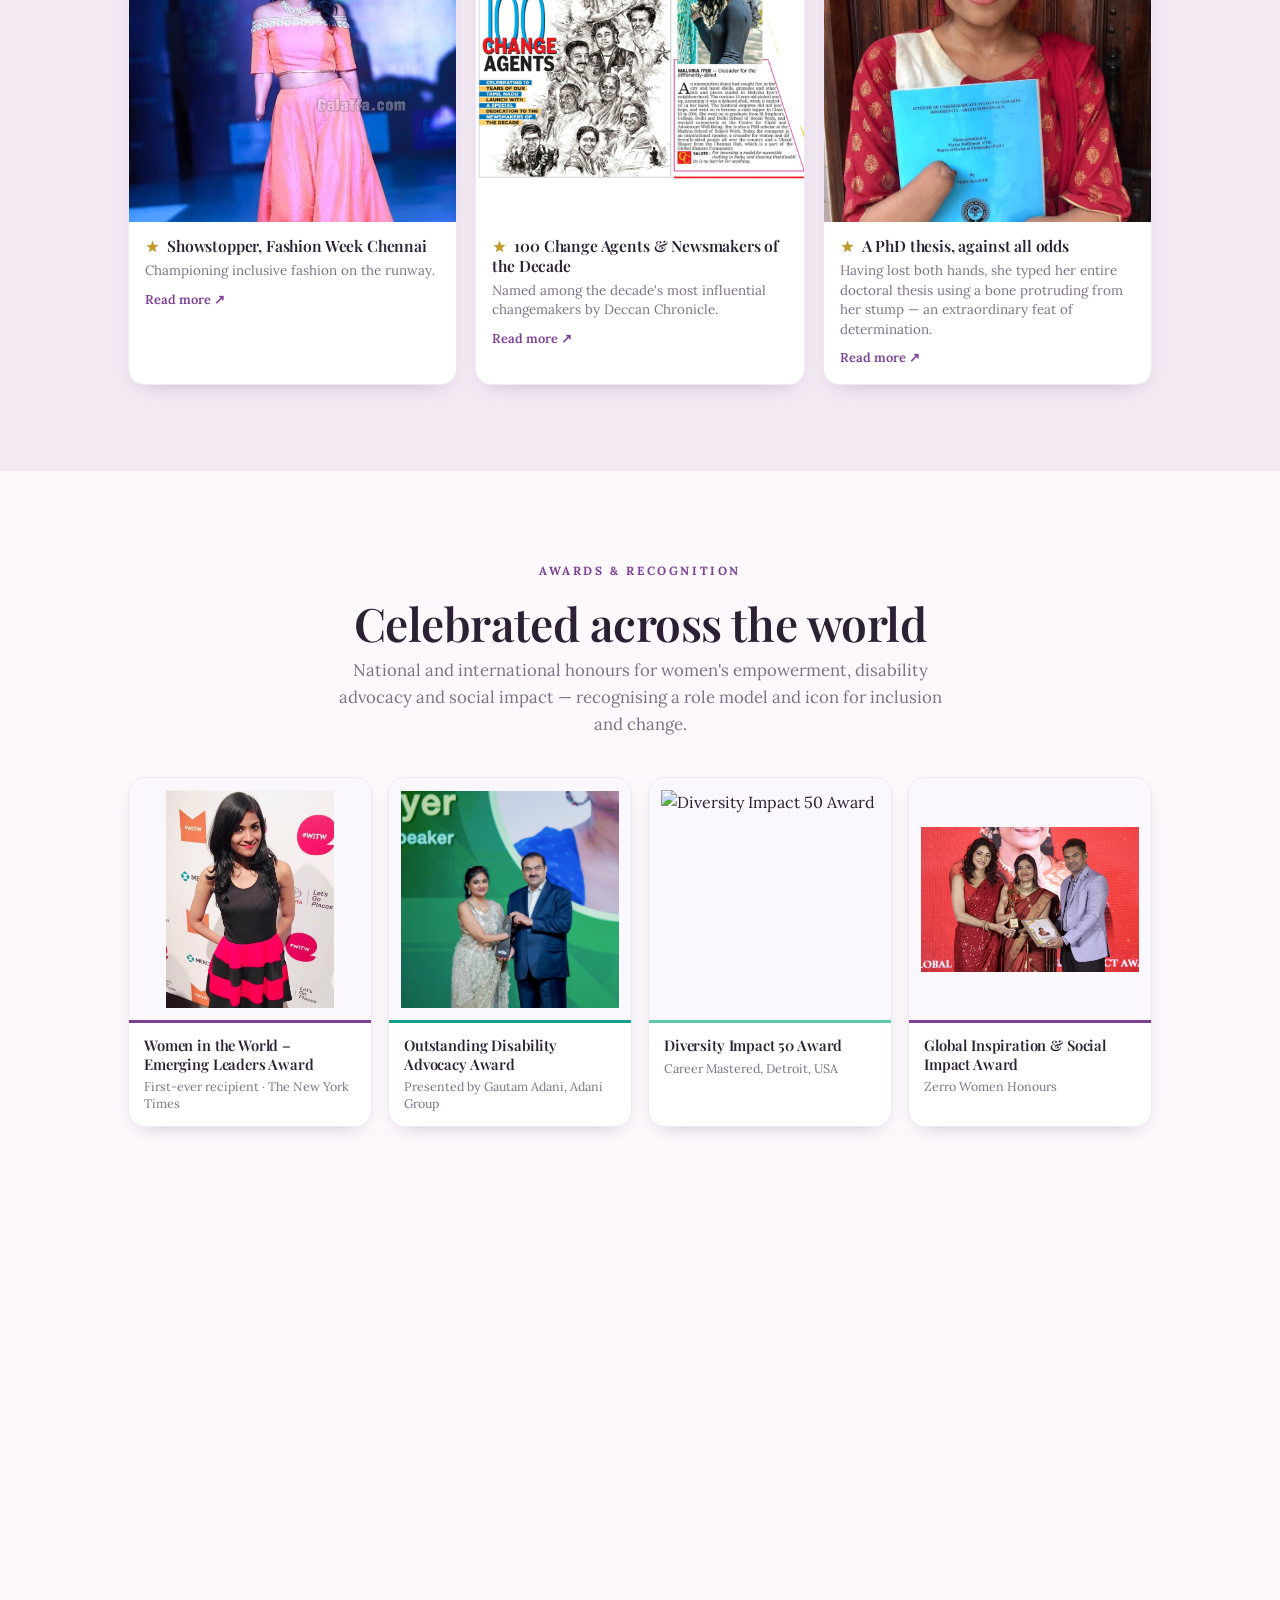
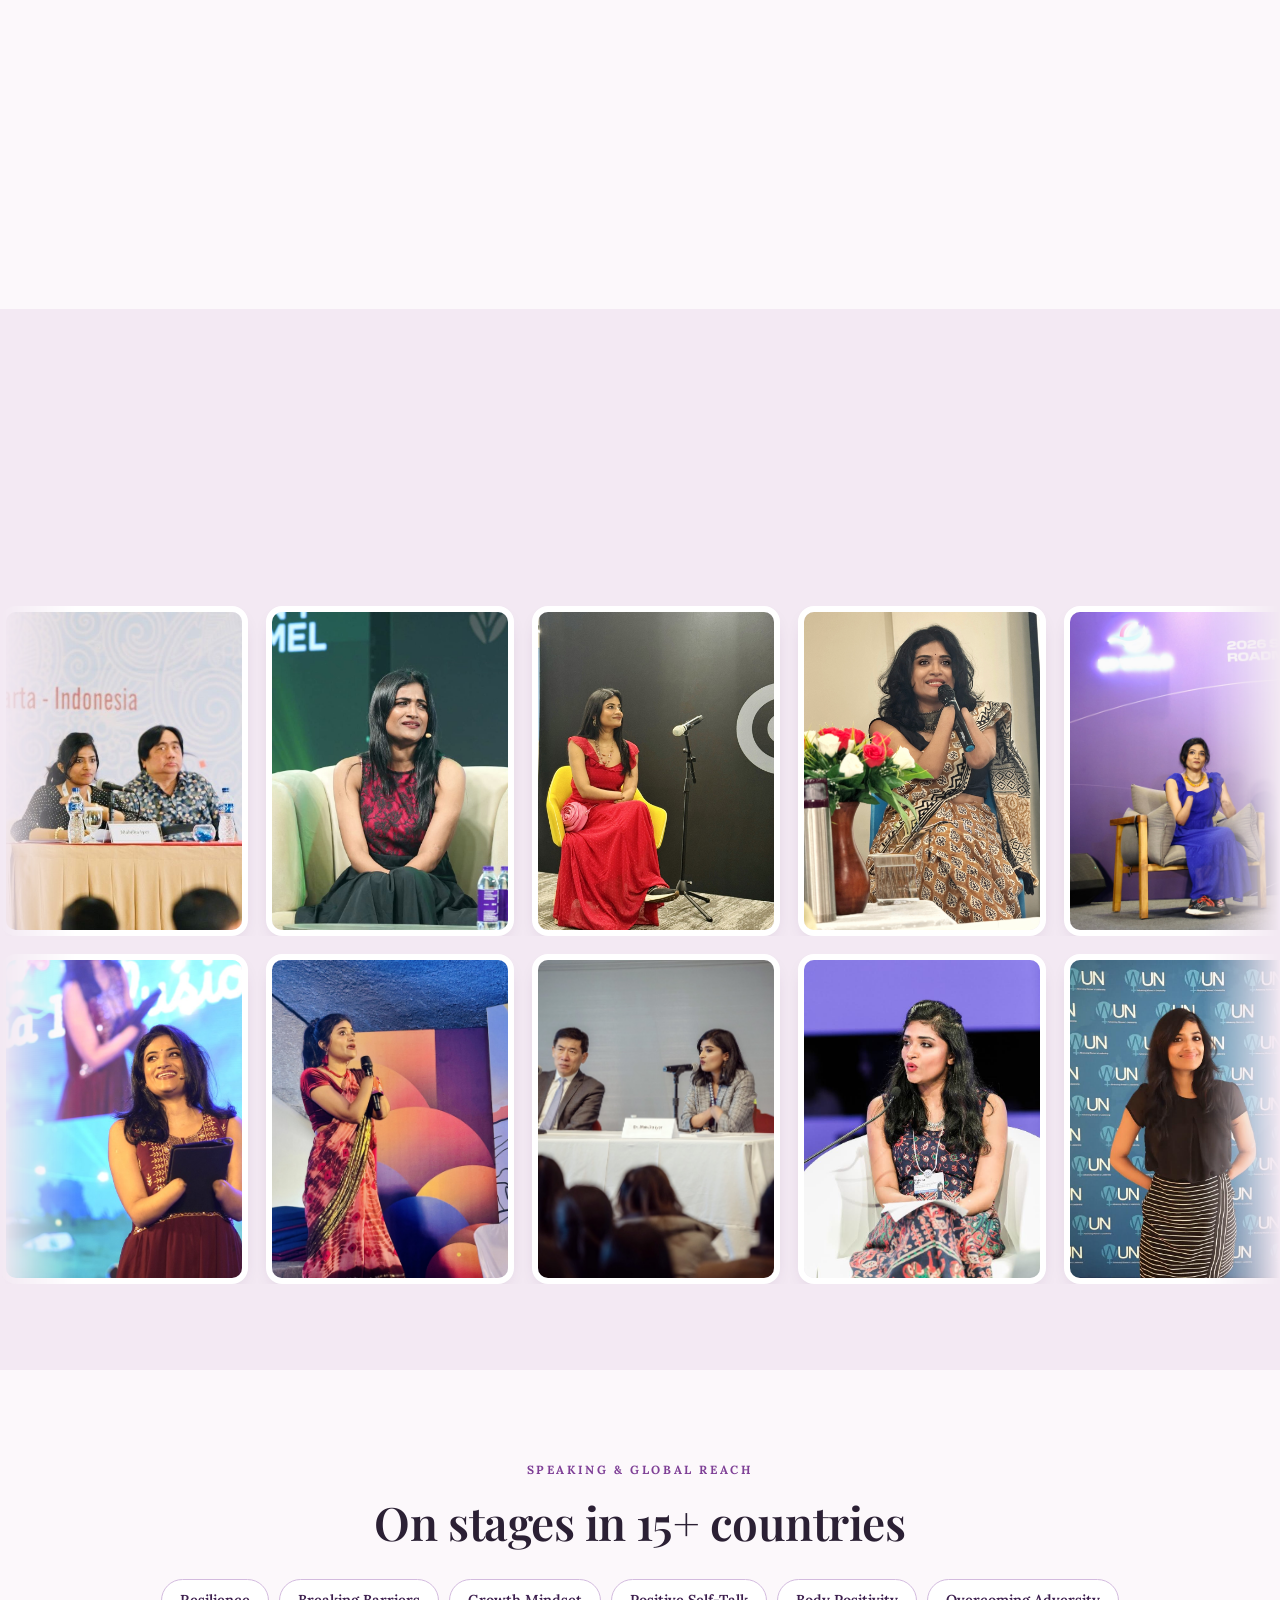
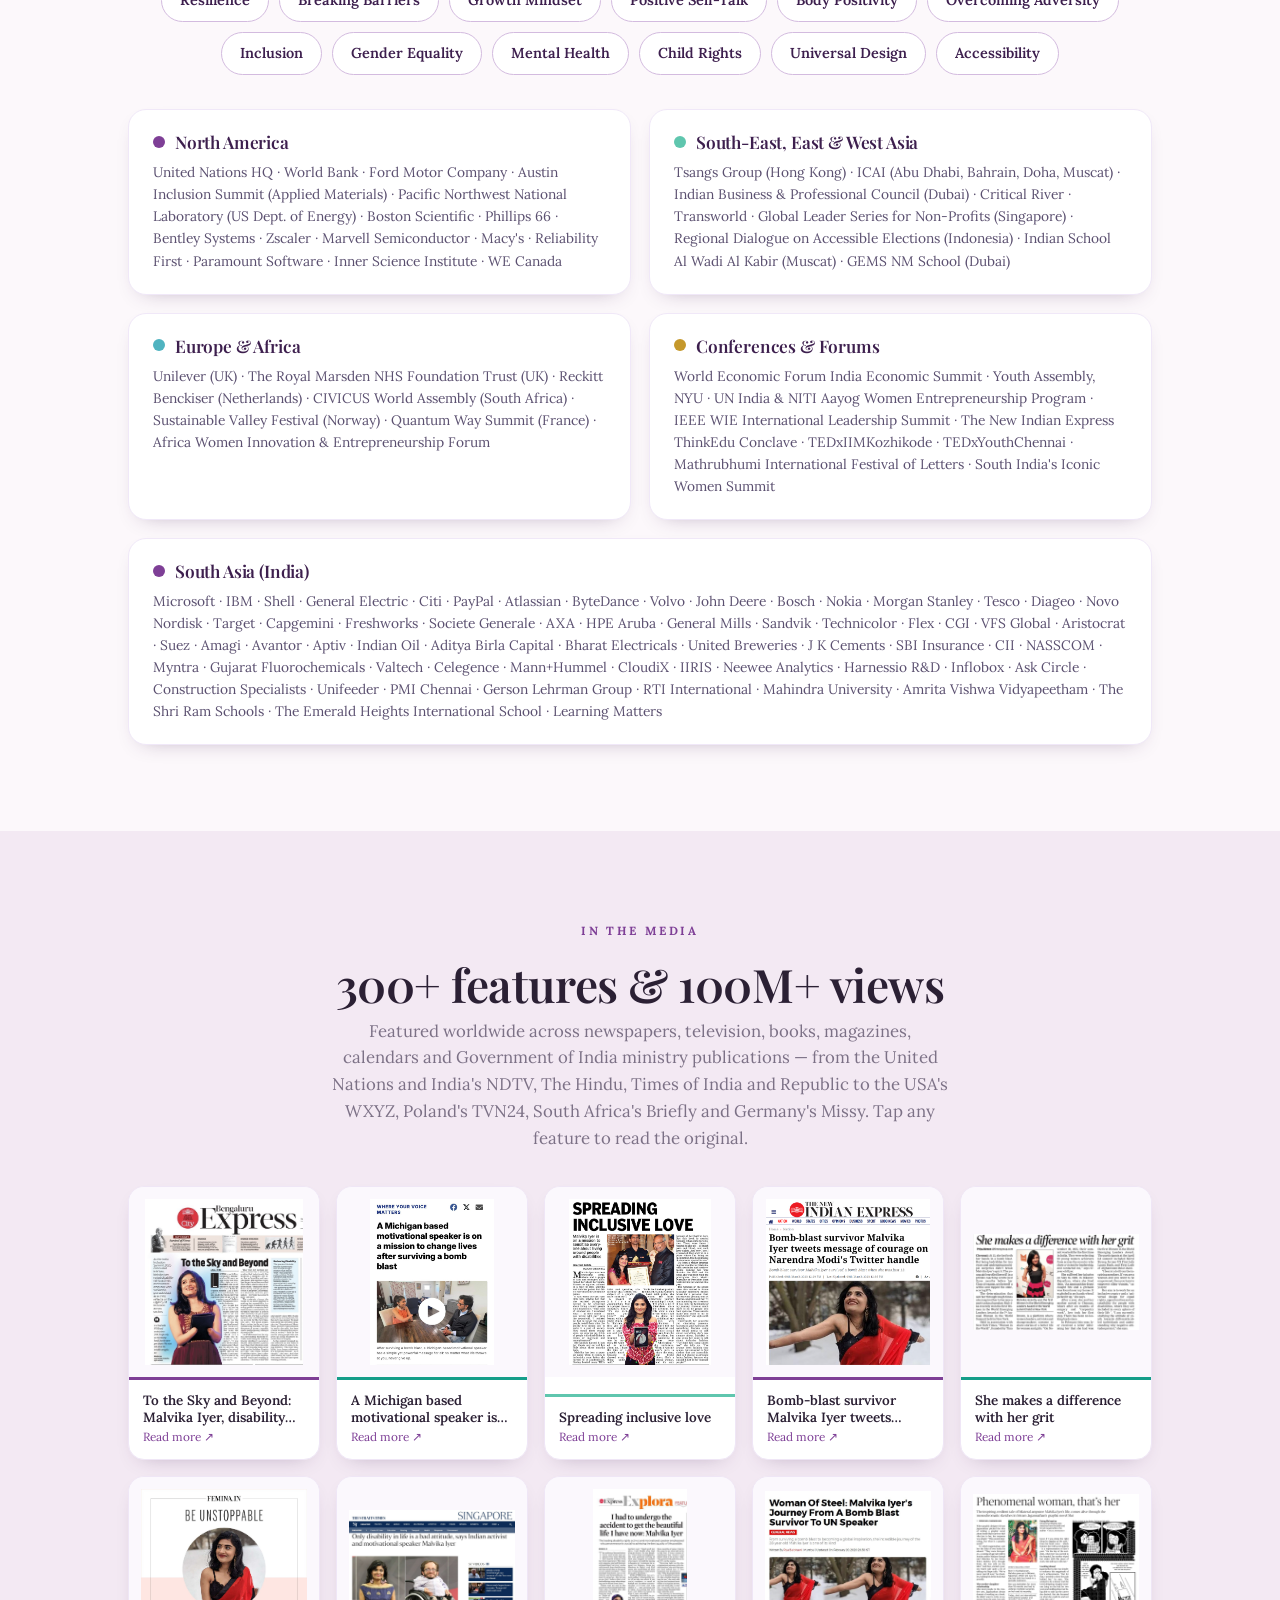
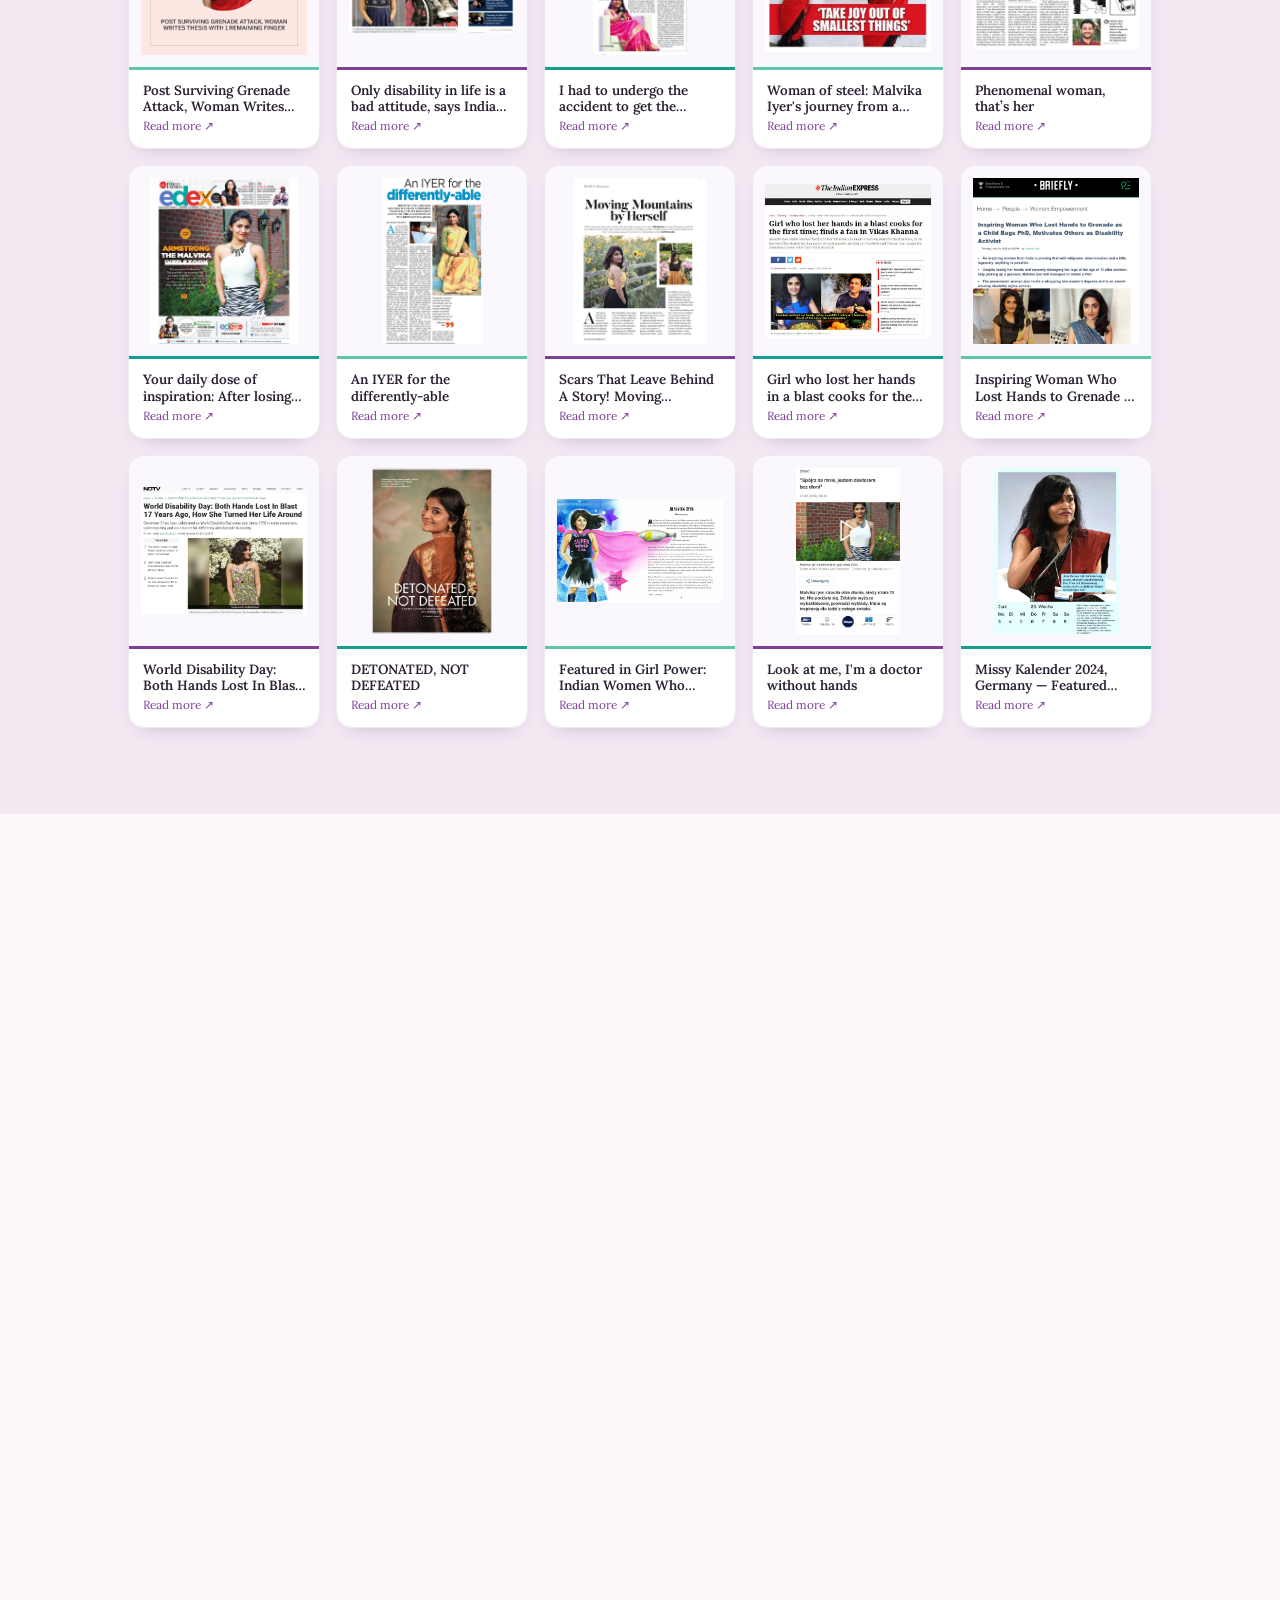
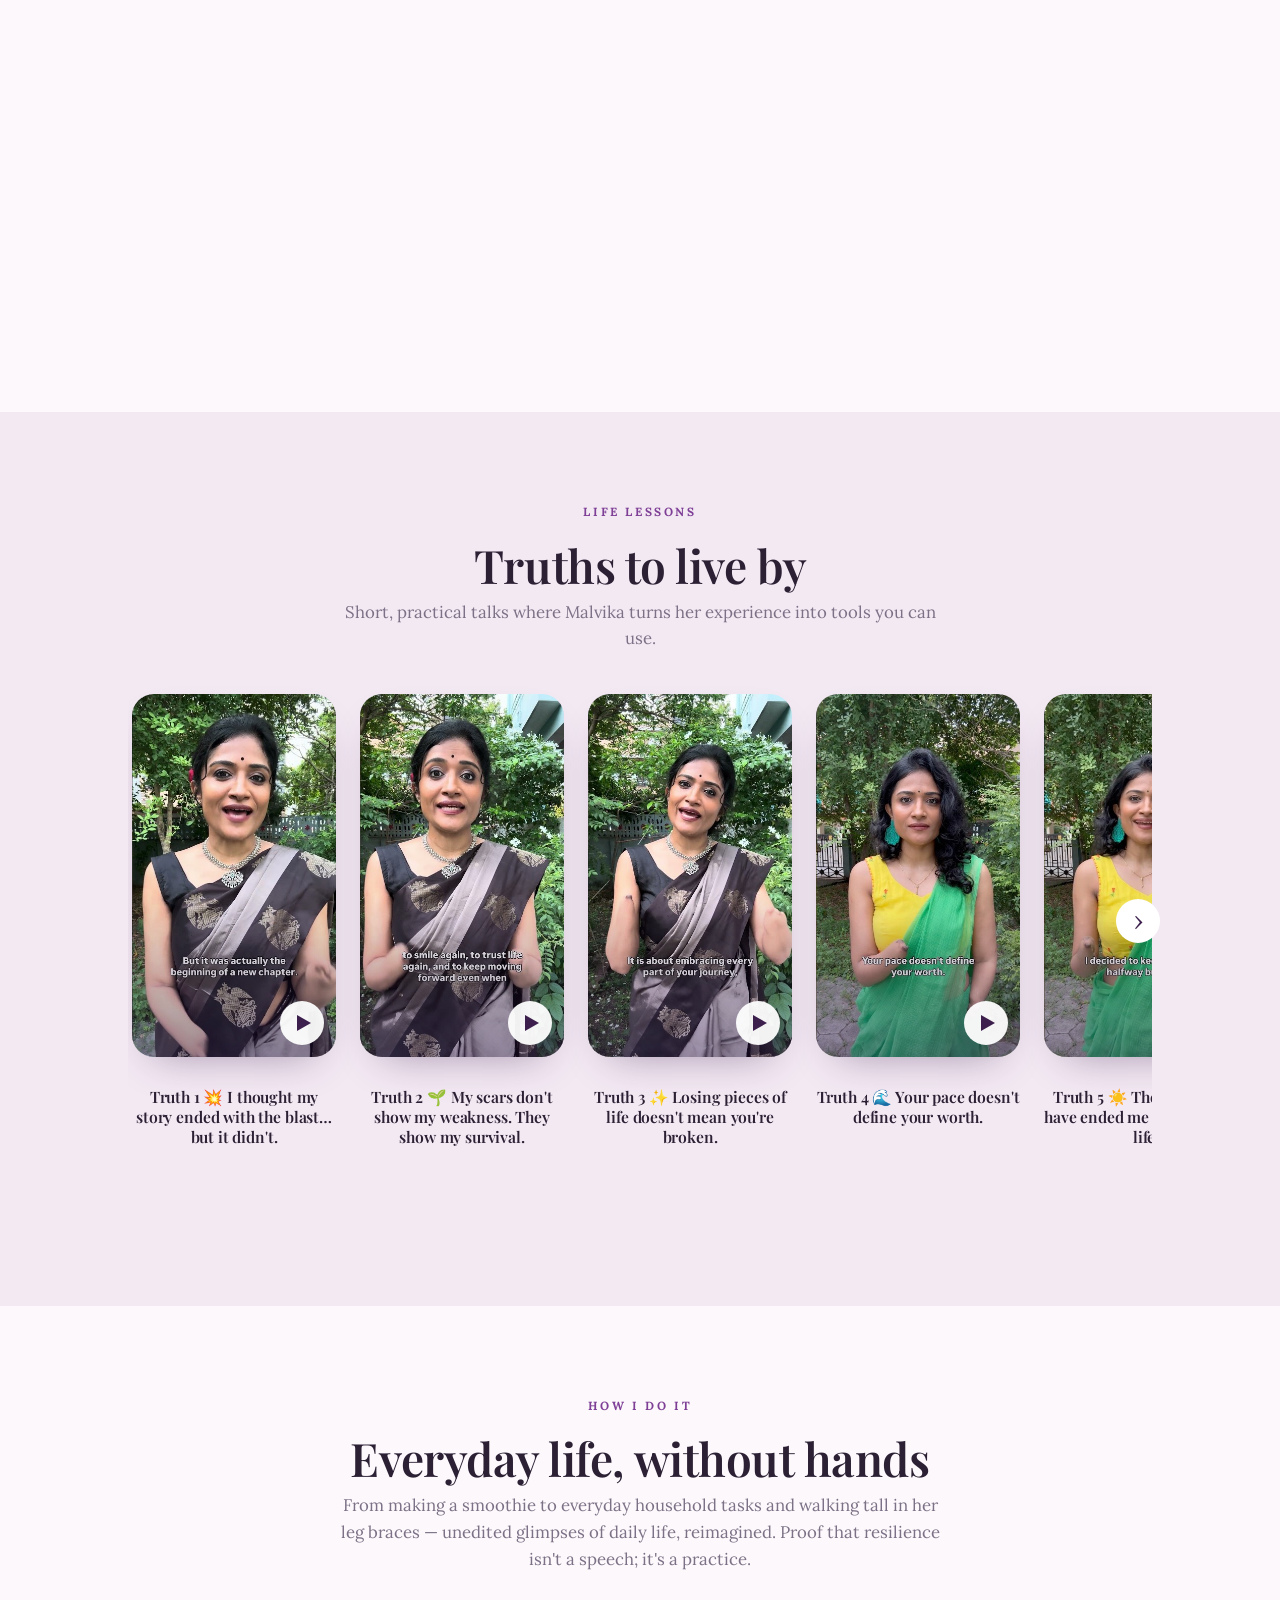
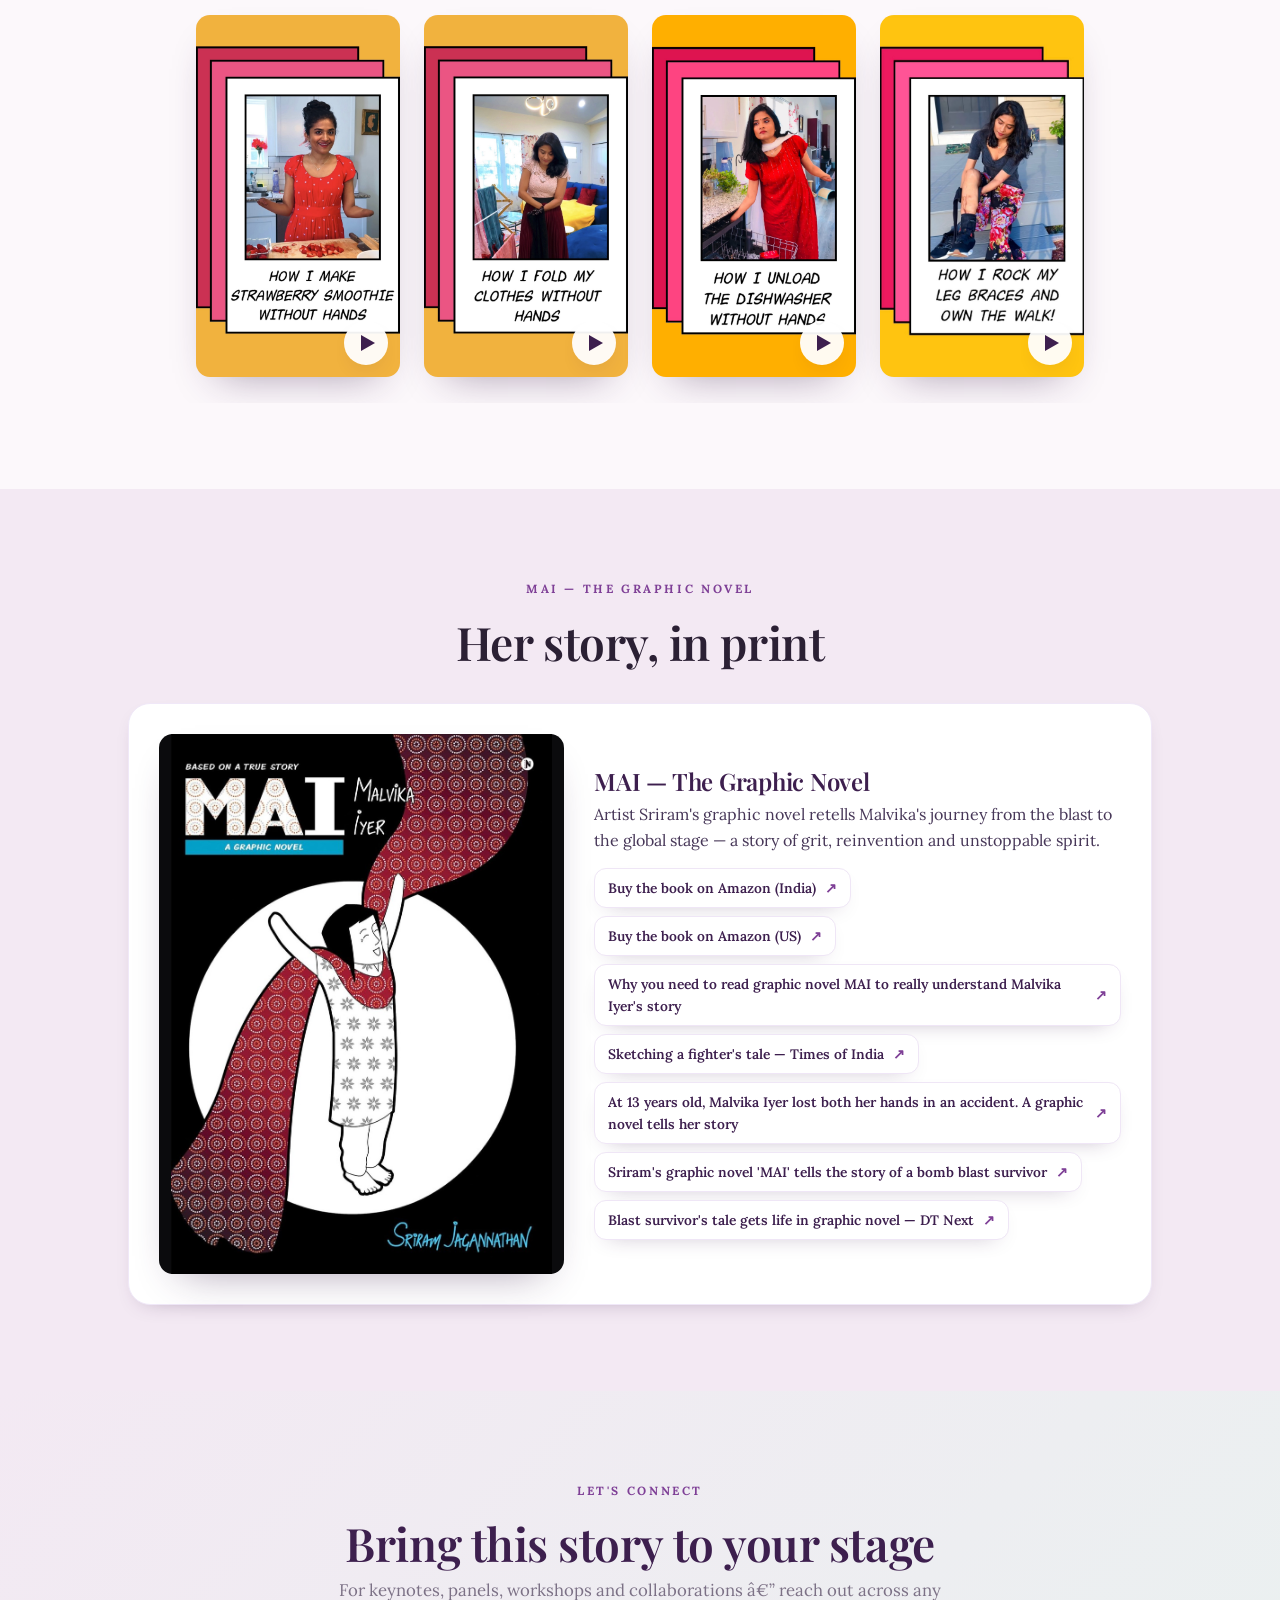
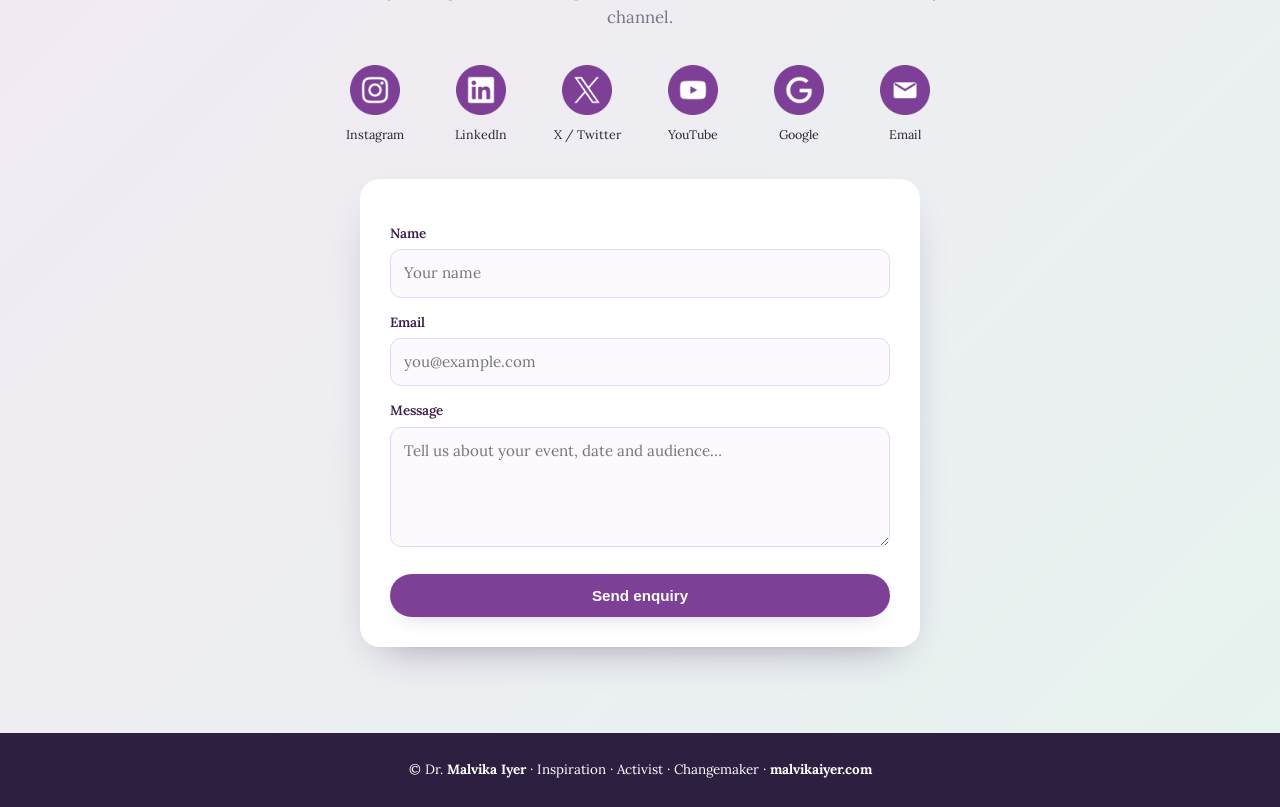
==== commit b2ed2799: "Fix em-dash mojibake in Connect lead; remove leftover globe emojis from Speaking titles" ====
--- a/index.html
+++ b/index.html
@@ -100,13 +100,13 @@
 
 <section class="section" id="speaking"><div class="wrap center">
   <span class="eyebrow">Speaking &amp; Global Reach</span>
-  <h2>On stages in 15+ countries 🌐</h2>
+  <h2>On stages in 15+ countries</h2>
   <div class="pills"><span class="pill">Resilience</span><span class="pill">Breaking Barriers</span><span class="pill">Growth Mindset</span><span class="pill">Positive Self-Talk</span><span class="pill">Body Positivity</span><span class="pill">Overcoming Adversity</span><span class="pill">Inclusion</span><span class="pill">Gender Equality</span><span class="pill">Mental Health</span><span class="pill">Child Rights</span><span class="pill">Universal Design</span><span class="pill">Accessibility</span></div>
-  <div class="regions" style="text-align:left"><div class="region r1"><h3>North America 🌎</h3><p>United Nations HQ · World Bank · Ford Motor Company · Austin Inclusion Summit (Applied Materials) · Pacific Northwest National Laboratory (US Dept. of Energy) · Boston Scientific · Phillips 66 · Bentley Systems · Zscaler · Marvell Semiconductor · Macy&#x27;s · Reliability First · Paramount Software · Inner Science Institute · WE Canada</p></div>
-<div class="region r2"><h3>South-East, East &amp; West Asia 🌏</h3><p>Tsangs Group (Hong Kong) · ICAI (Abu Dhabi, Bahrain, Doha, Muscat) · Indian Business &amp; Professional Council (Dubai) · Critical River · Transworld · Global Leader Series for Non-Profits (Singapore) · Regional Dialogue on Accessible Elections (Indonesia) · Indian School Al Wadi Al Kabir (Muscat) · GEMS NM School (Dubai)</p></div>
-<div class="region r3"><h3>Europe &amp; Africa 🌍</h3><p>Unilever (UK) · The Royal Marsden NHS Foundation Trust (UK) · Reckitt Benckiser (Netherlands) · CIVICUS World Assembly (South Africa) · Sustainable Valley Festival (Norway) · Quantum Way Summit (France) · Africa Women Innovation &amp; Entrepreneurship Forum</p></div>
-<div class="region r4"><h3>Conferences &amp; Forums 🌐</h3><p>World Economic Forum India Economic Summit · Youth Assembly, NYU · UN India &amp; NITI Aayog Women Entrepreneurship Program · IEEE WIE International Leadership Summit · The New Indian Express ThinkEdu Conclave · TEDxIIMKozhikode · TEDxYouthChennai · Mathrubhumi International Festival of Letters · South India&#x27;s Iconic Women Summit</p></div>
-<div class="region wide r1"><h3>South Asia (India) 🌏</h3><p>Microsoft · IBM · Shell · General Electric · Citi · PayPal · Atlassian · ByteDance · Volvo · John Deere · Bosch · Nokia · Morgan Stanley · Tesco · Diageo · Novo Nordisk · Target · Capgemini · Freshworks · Societe Generale · AXA · HPE Aruba · General Mills · Sandvik · Technicolor · Flex · CGI · VFS Global · Aristocrat · Suez · Amagi · Avantor · Aptiv · Indian Oil · Aditya Birla Capital · Bharat Electricals · United Breweries · J K Cements · SBI Insurance · CII · NASSCOM · Myntra · Gujarat Fluorochemicals · Valtech · Celegence · Mann+Hummel · CloudiX · IIRIS · Neewee Analytics · Harnessio R&amp;D · Inflobox · Ask Circle · Construction Specialists · Unifeeder · PMI Chennai · Gerson Lehrman Group · RTI International · Mahindra University · Amrita Vishwa Vidyapeetham · The Shri Ram Schools · The Emerald Heights International School · Learning Matters</p></div></div>
+  <div class="regions" style="text-align:left"><div class="region r1"><h3>North America</h3><p>United Nations HQ · World Bank · Ford Motor Company · Austin Inclusion Summit (Applied Materials) · Pacific Northwest National Laboratory (US Dept. of Energy) · Boston Scientific · Phillips 66 · Bentley Systems · Zscaler · Marvell Semiconductor · Macy&#x27;s · Reliability First · Paramount Software · Inner Science Institute · WE Canada</p></div>
+<div class="region r2"><h3>South-East, East &amp; West Asia</h3><p>Tsangs Group (Hong Kong) · ICAI (Abu Dhabi, Bahrain, Doha, Muscat) · Indian Business &amp; Professional Council (Dubai) · Critical River · Transworld · Global Leader Series for Non-Profits (Singapore) · Regional Dialogue on Accessible Elections (Indonesia) · Indian School Al Wadi Al Kabir (Muscat) · GEMS NM School (Dubai)</p></div>
+<div class="region r3"><h3>Europe &amp; Africa</h3><p>Unilever (UK) · The Royal Marsden NHS Foundation Trust (UK) · Reckitt Benckiser (Netherlands) · CIVICUS World Assembly (South Africa) · Sustainable Valley Festival (Norway) · Quantum Way Summit (France) · Africa Women Innovation &amp; Entrepreneurship Forum</p></div>
+<div class="region r4"><h3>Conferences &amp; Forums</h3><p>World Economic Forum India Economic Summit · Youth Assembly, NYU · UN India &amp; NITI Aayog Women Entrepreneurship Program · IEEE WIE International Leadership Summit · The New Indian Express ThinkEdu Conclave · TEDxIIMKozhikode · TEDxYouthChennai · Mathrubhumi International Festival of Letters · South India&#x27;s Iconic Women Summit</p></div>
+<div class="region wide r1"><h3>South Asia (India)</h3><p>Microsoft · IBM · Shell · General Electric · Citi · PayPal · Atlassian · ByteDance · Volvo · John Deere · Bosch · Nokia · Morgan Stanley · Tesco · Diageo · Novo Nordisk · Target · Capgemini · Freshworks · Societe Generale · AXA · HPE Aruba · General Mills · Sandvik · Technicolor · Flex · CGI · VFS Global · Aristocrat · Suez · Amagi · Avantor · Aptiv · Indian Oil · Aditya Birla Capital · Bharat Electricals · United Breweries · J K Cements · SBI Insurance · CII · NASSCOM · Myntra · Gujarat Fluorochemicals · Valtech · Celegence · Mann+Hummel · CloudiX · IIRIS · Neewee Analytics · Harnessio R&amp;D · Inflobox · Ask Circle · Construction Specialists · Unifeeder · PMI Chennai · Gerson Lehrman Group · RTI International · Mahindra University · Amrita Vishwa Vidyapeetham · The Shri Ram Schools · The Emerald Heights International School · Learning Matters</p></div></div>
   
 </div></section>
 
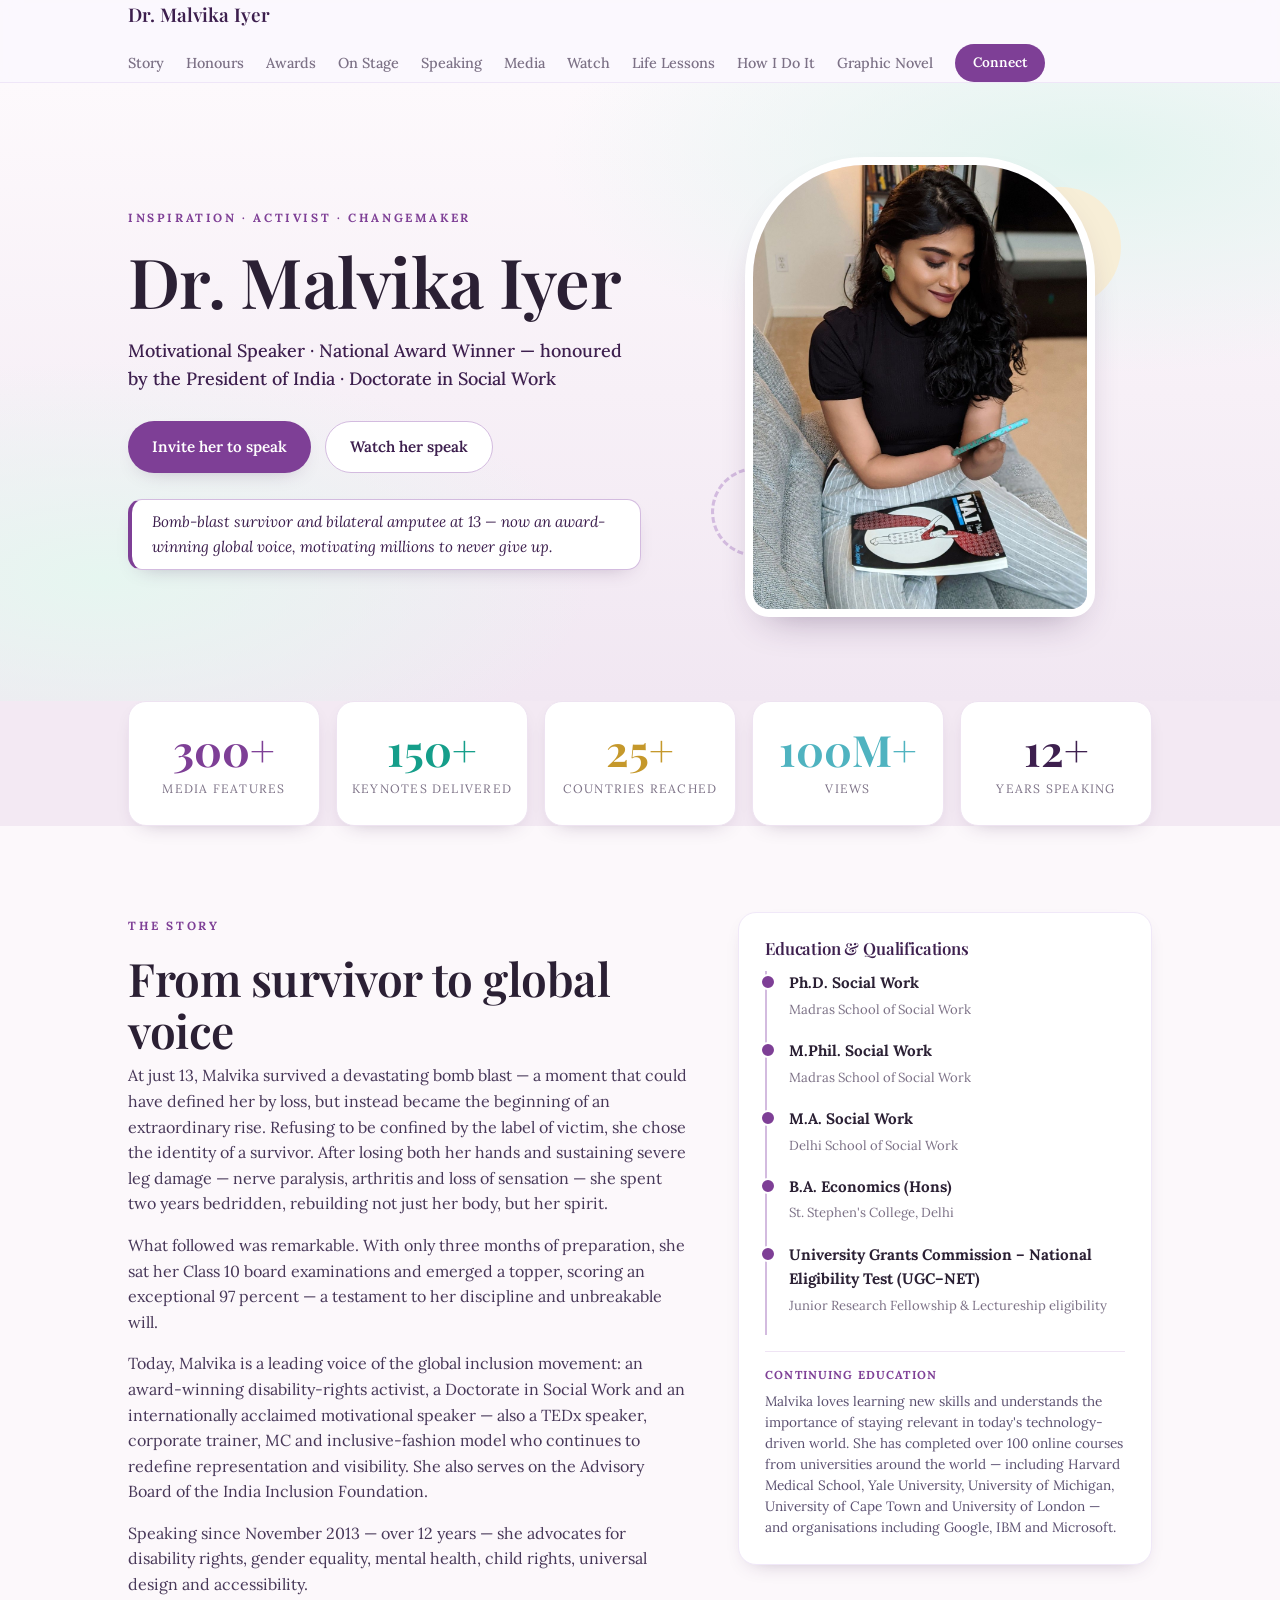
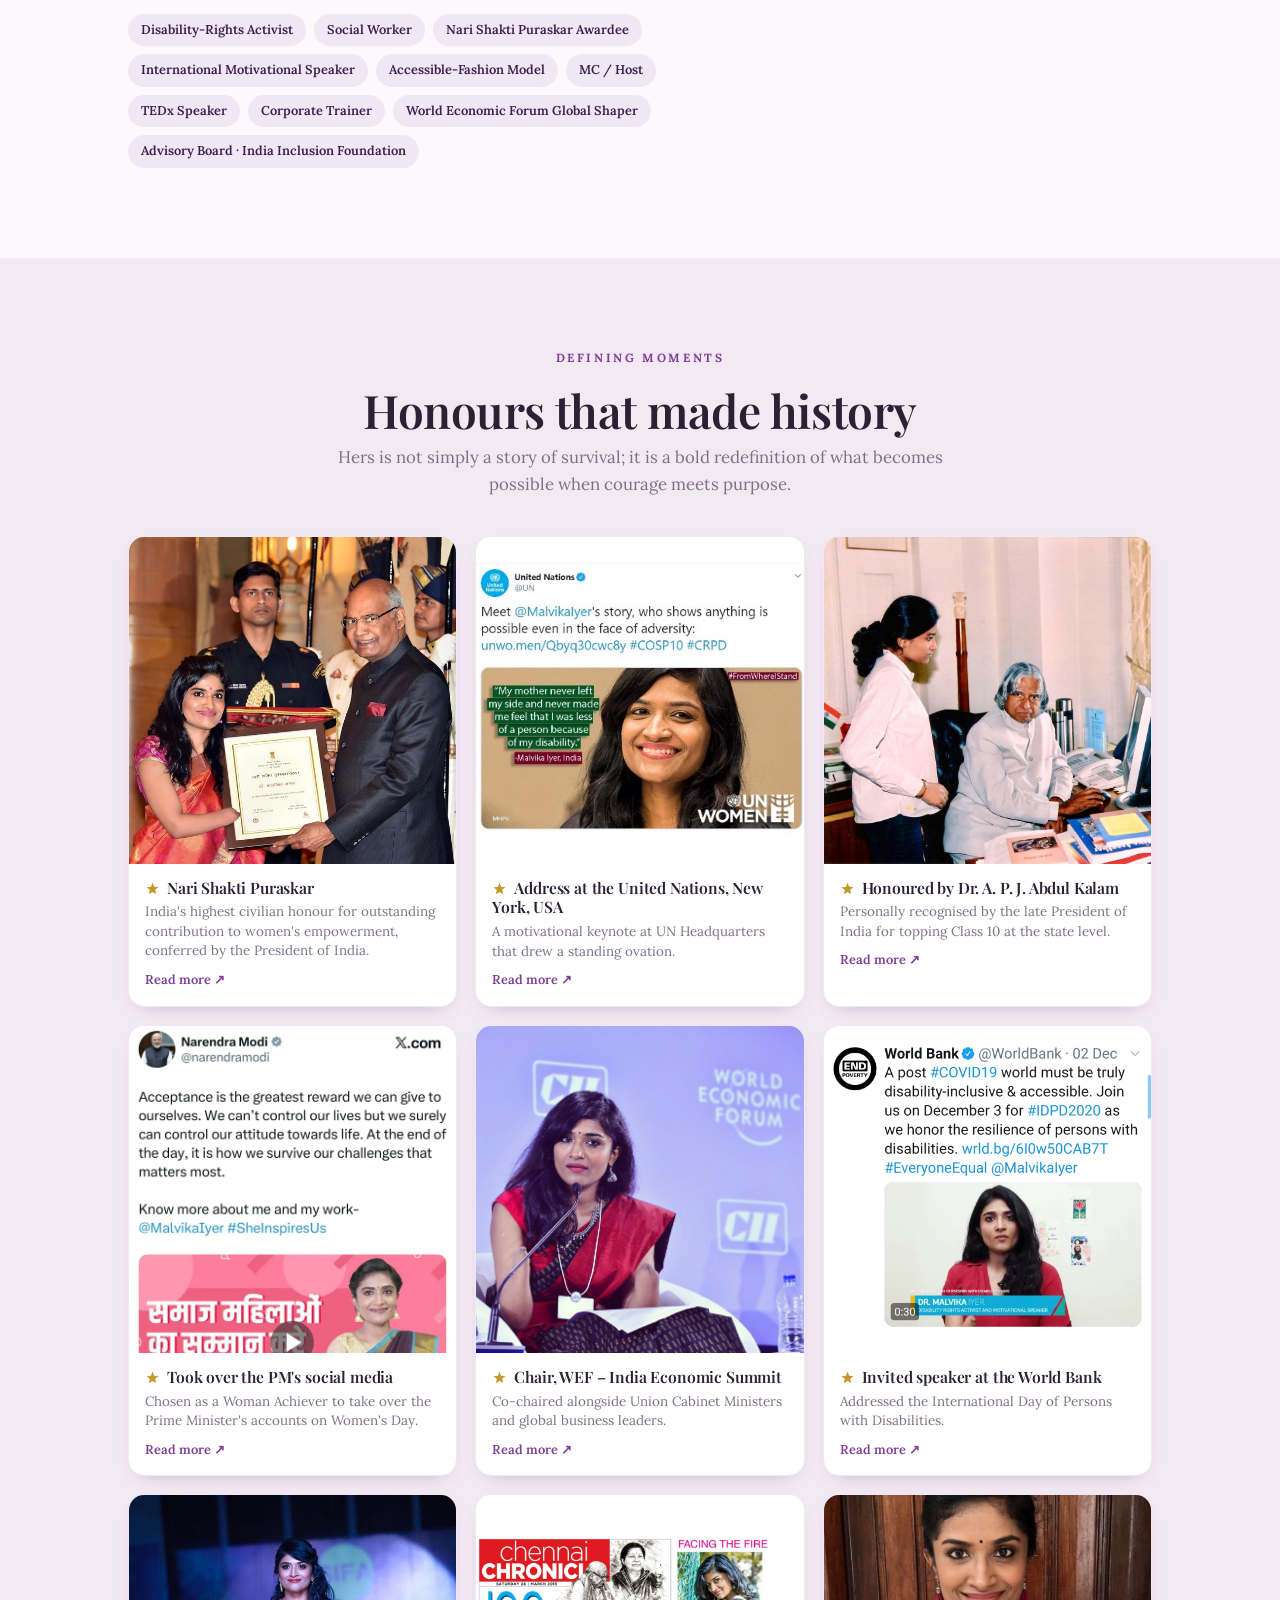
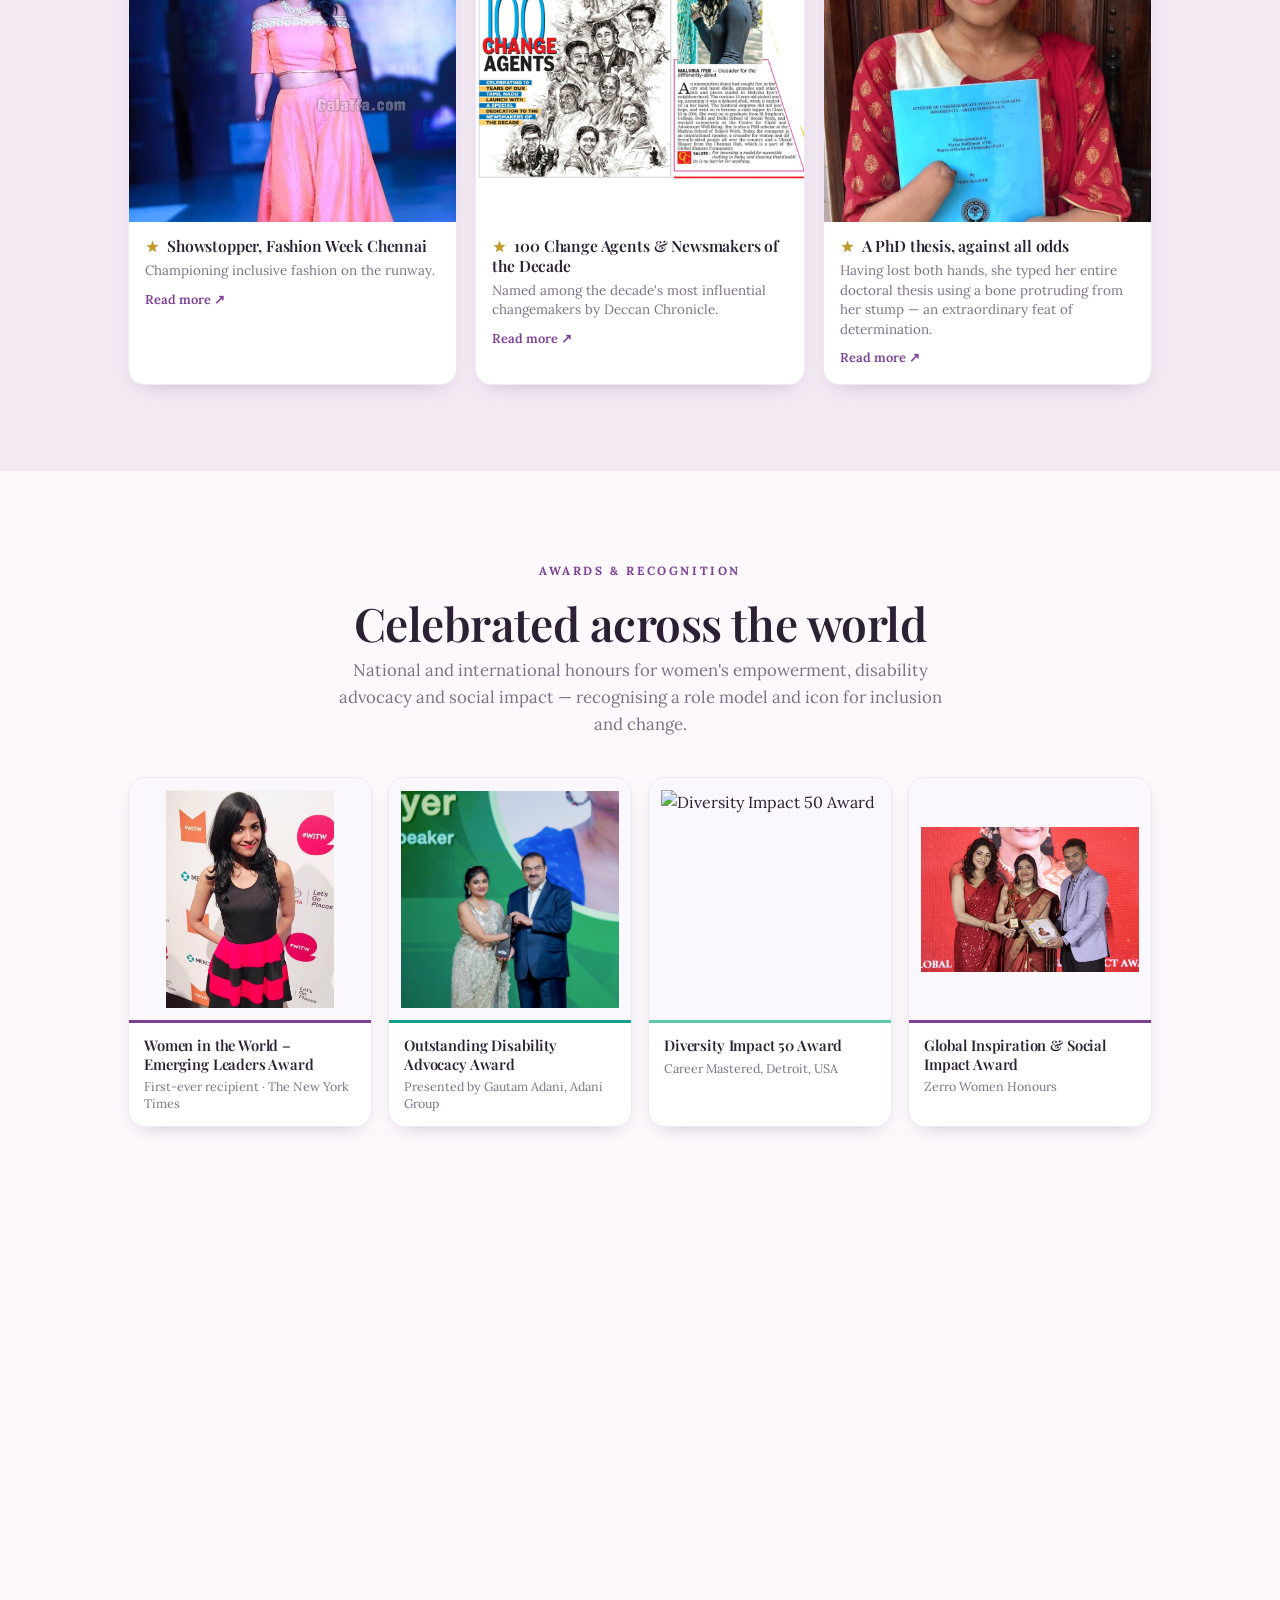
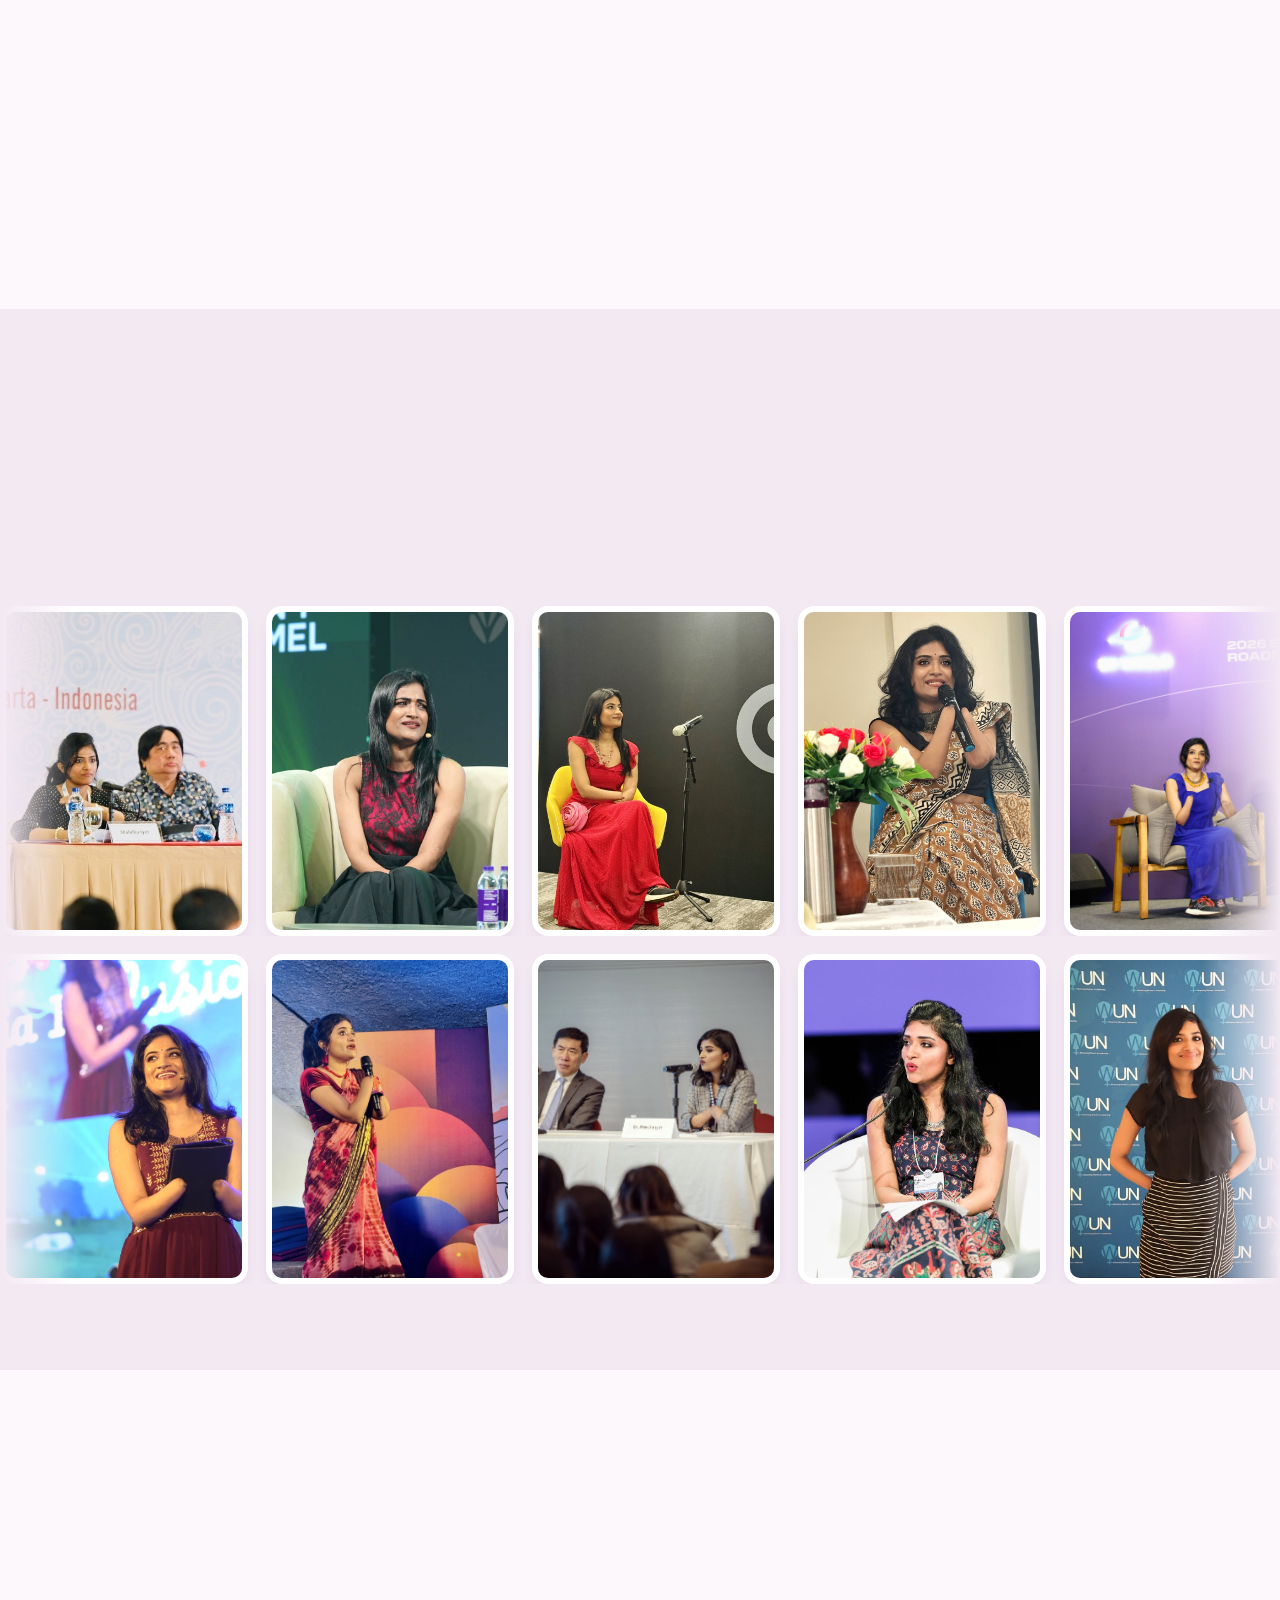
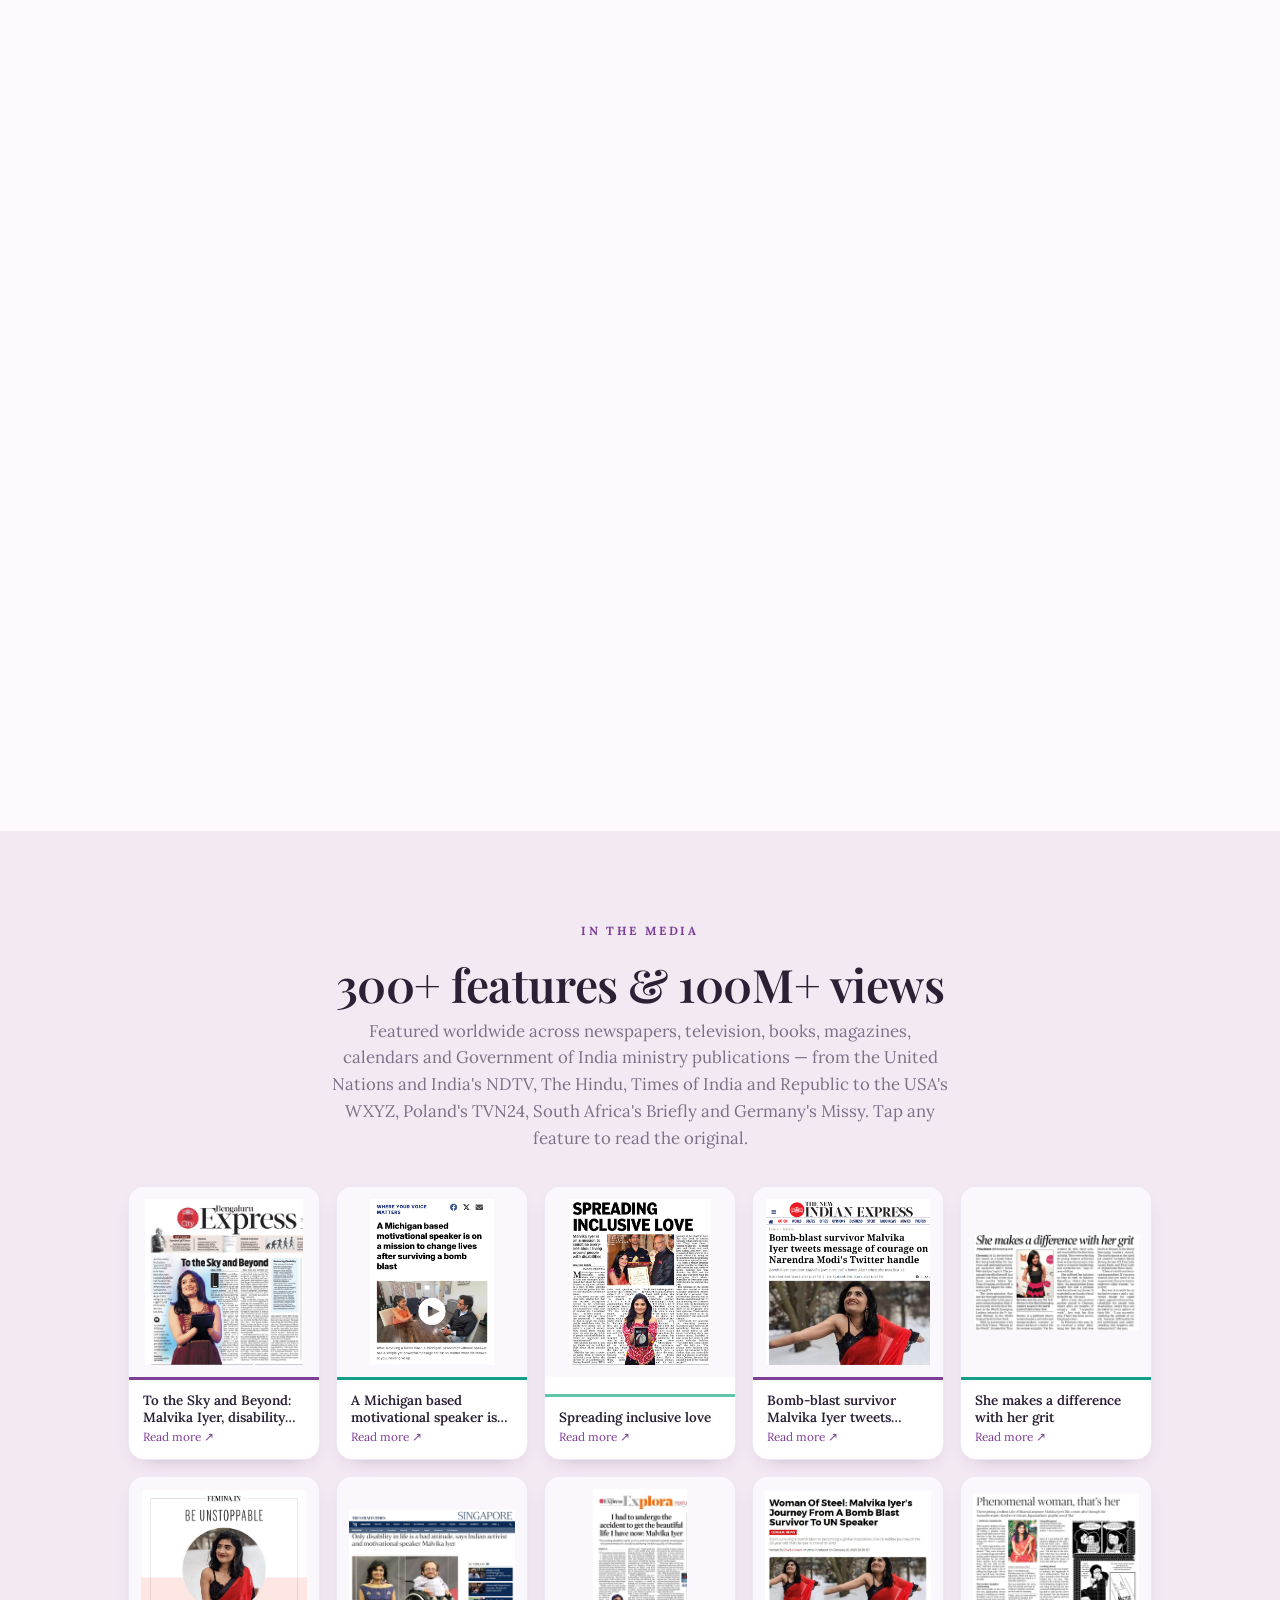
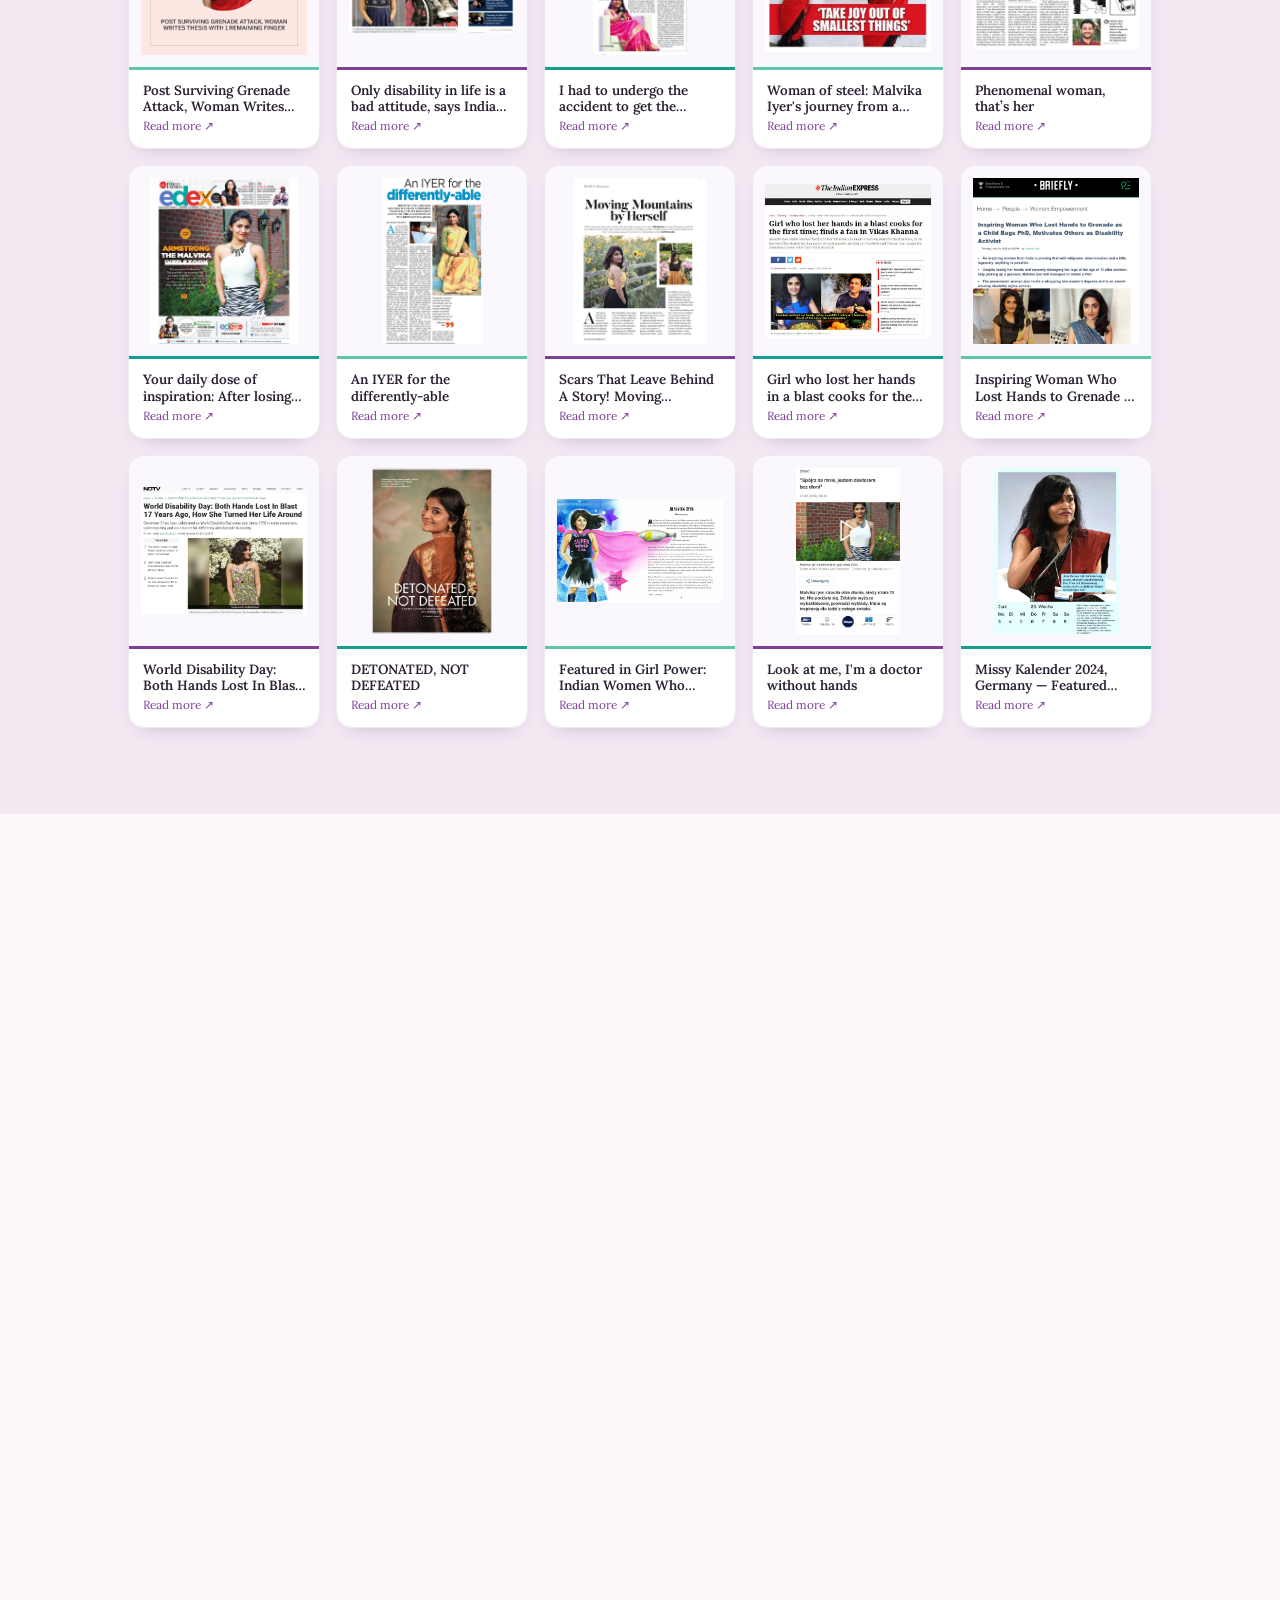
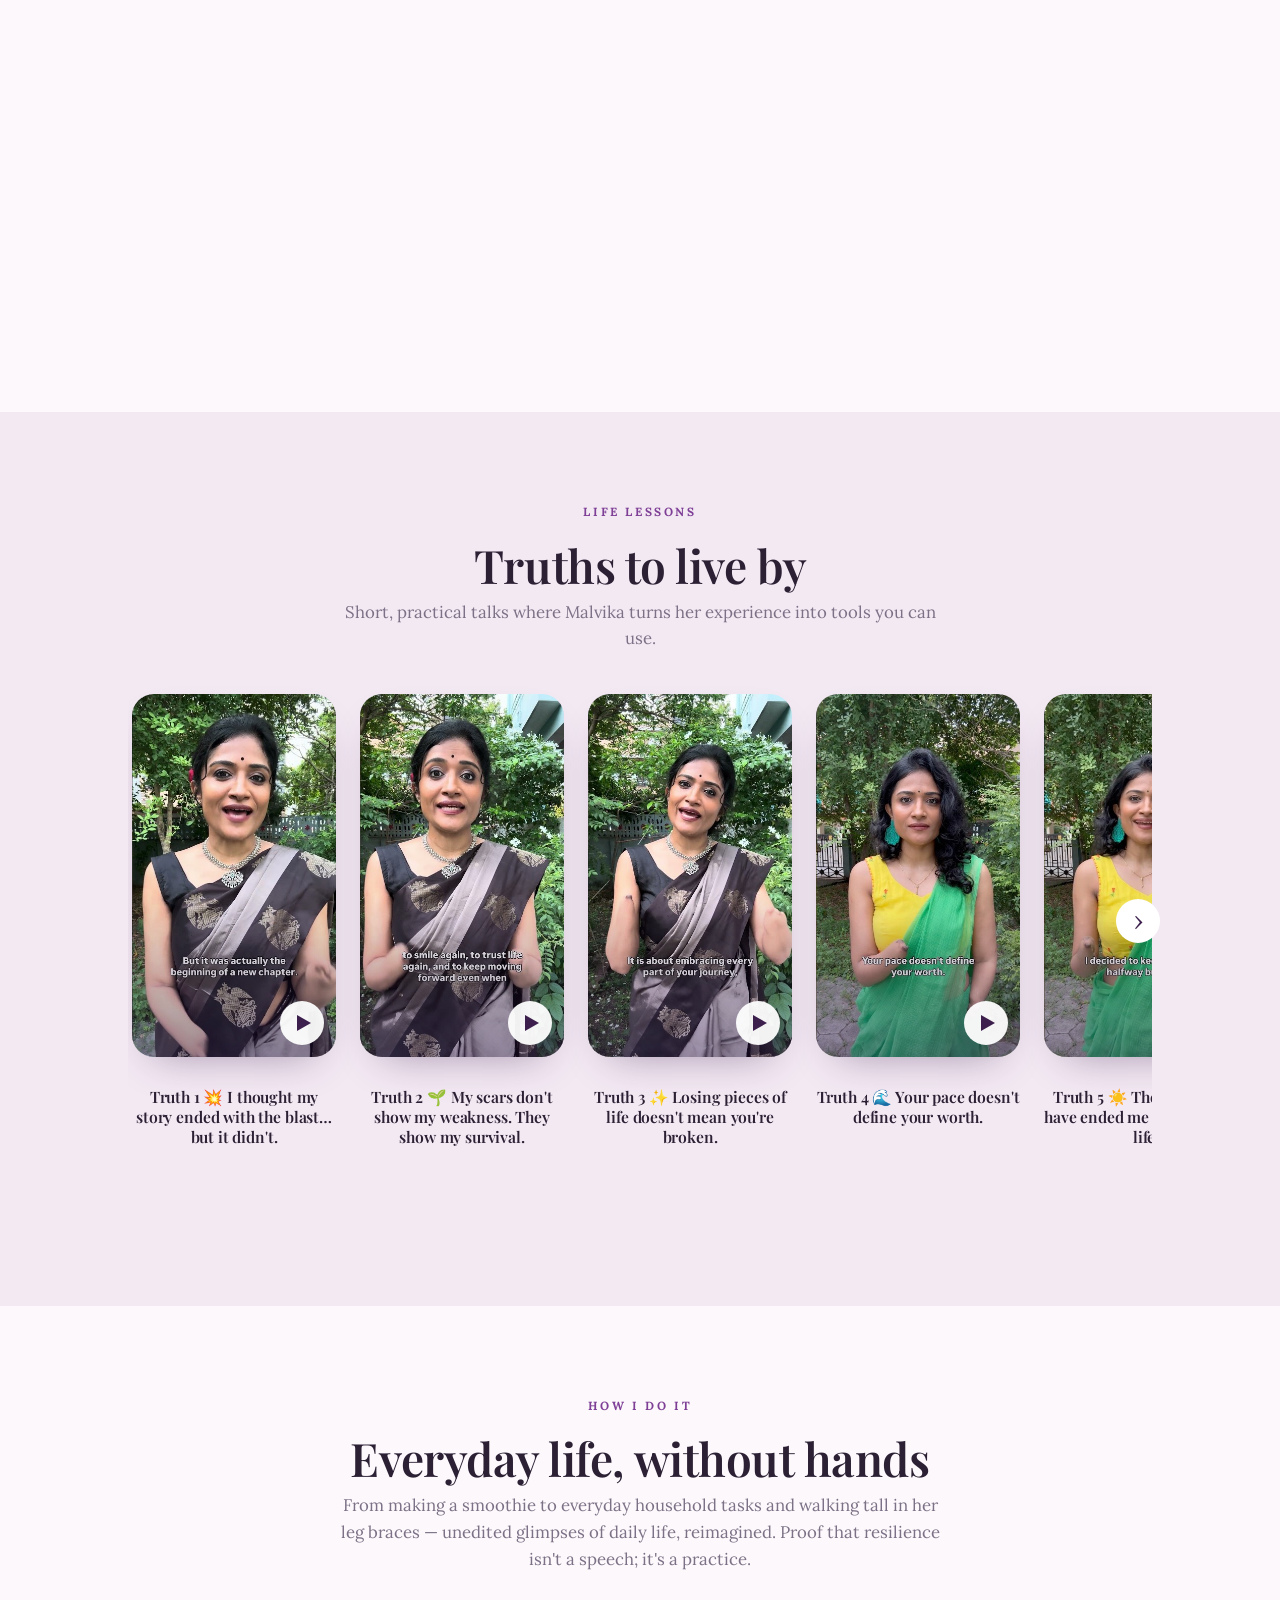
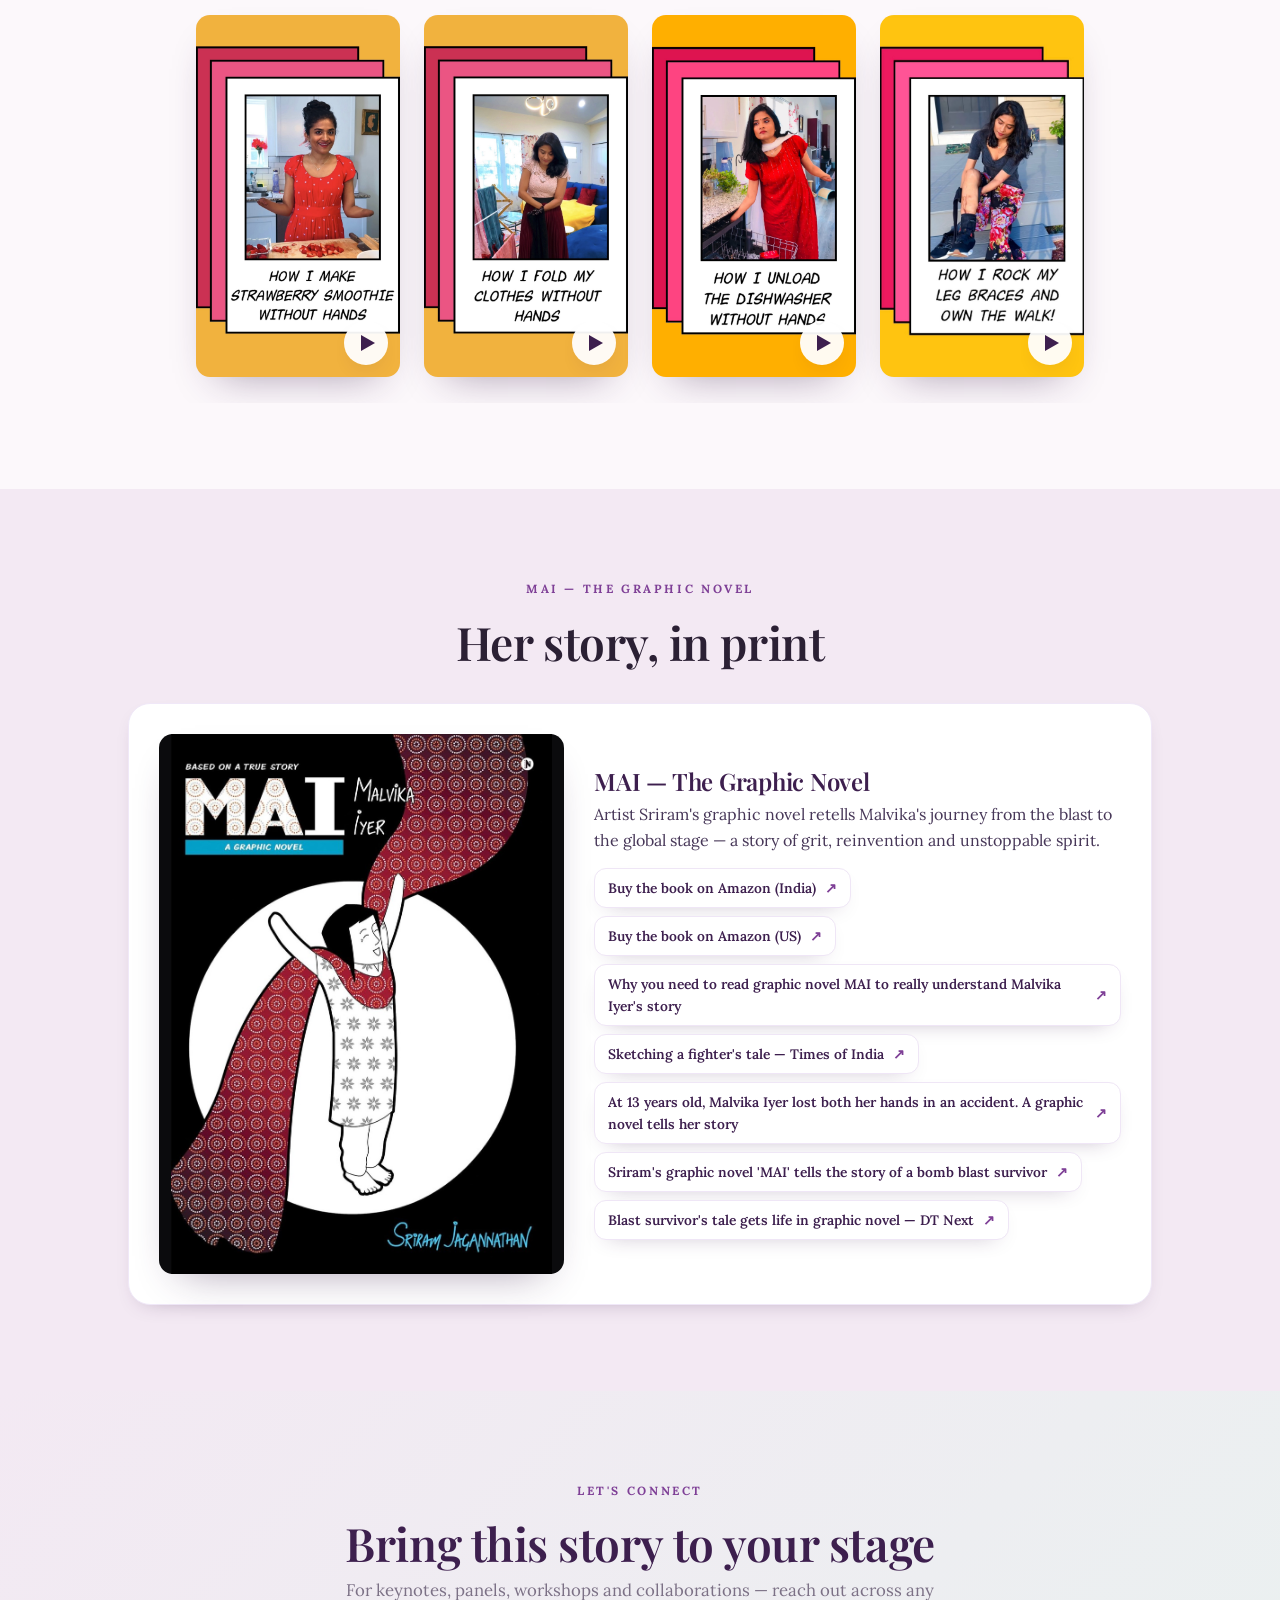
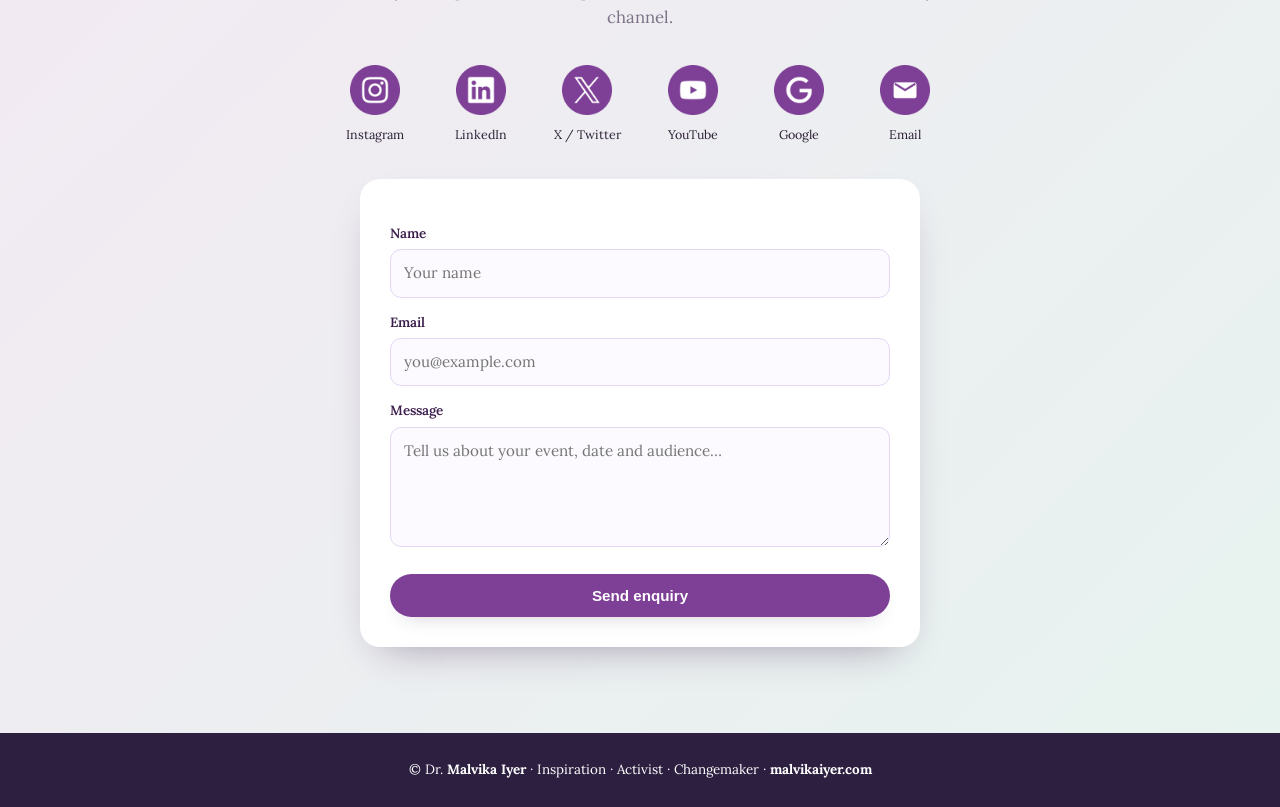
==== commit 0e5cc6d7: "Actually fix em-dash mojibake in Connect lead (verified by codepoint)" ====
--- a/index.html
+++ b/index.html
@@ -212,7 +212,7 @@
 <section class="section connect" id="connect"><div class="wrap">
   <span class="eyebrow">Let&#x27;s Connect</span>
   <h2>Bring this story to your stage</h2>
-  <p class="lead">For keynotes, panels, workshops and collaborations â€” reach out across any channel.</p>
+  <p class="lead">For keynotes, panels, workshops and collaborations — reach out across any channel.</p>
   <div class="social"><a href="https://www.instagram.com/malvika.iyer/" target="_blank" rel="noopener"><span class="ic"><img src="/assets/soc_instagram.png?v=89cee207" alt="Instagram"></span>Instagram</a>
 <a href="https://www.linkedin.com/in/drmalvikaiyer/" target="_blank" rel="noopener"><span class="ic"><img src="/assets/soc_linkedin.png?v=8ca8f6ec" alt="LinkedIn"></span>LinkedIn</a>
 <a href="https://x.com/malvikaiyer" target="_blank" rel="noopener"><span class="ic"><img src="/assets/soc_x.png?v=60a67cda" alt="X / Twitter"></span>X / Twitter</a>
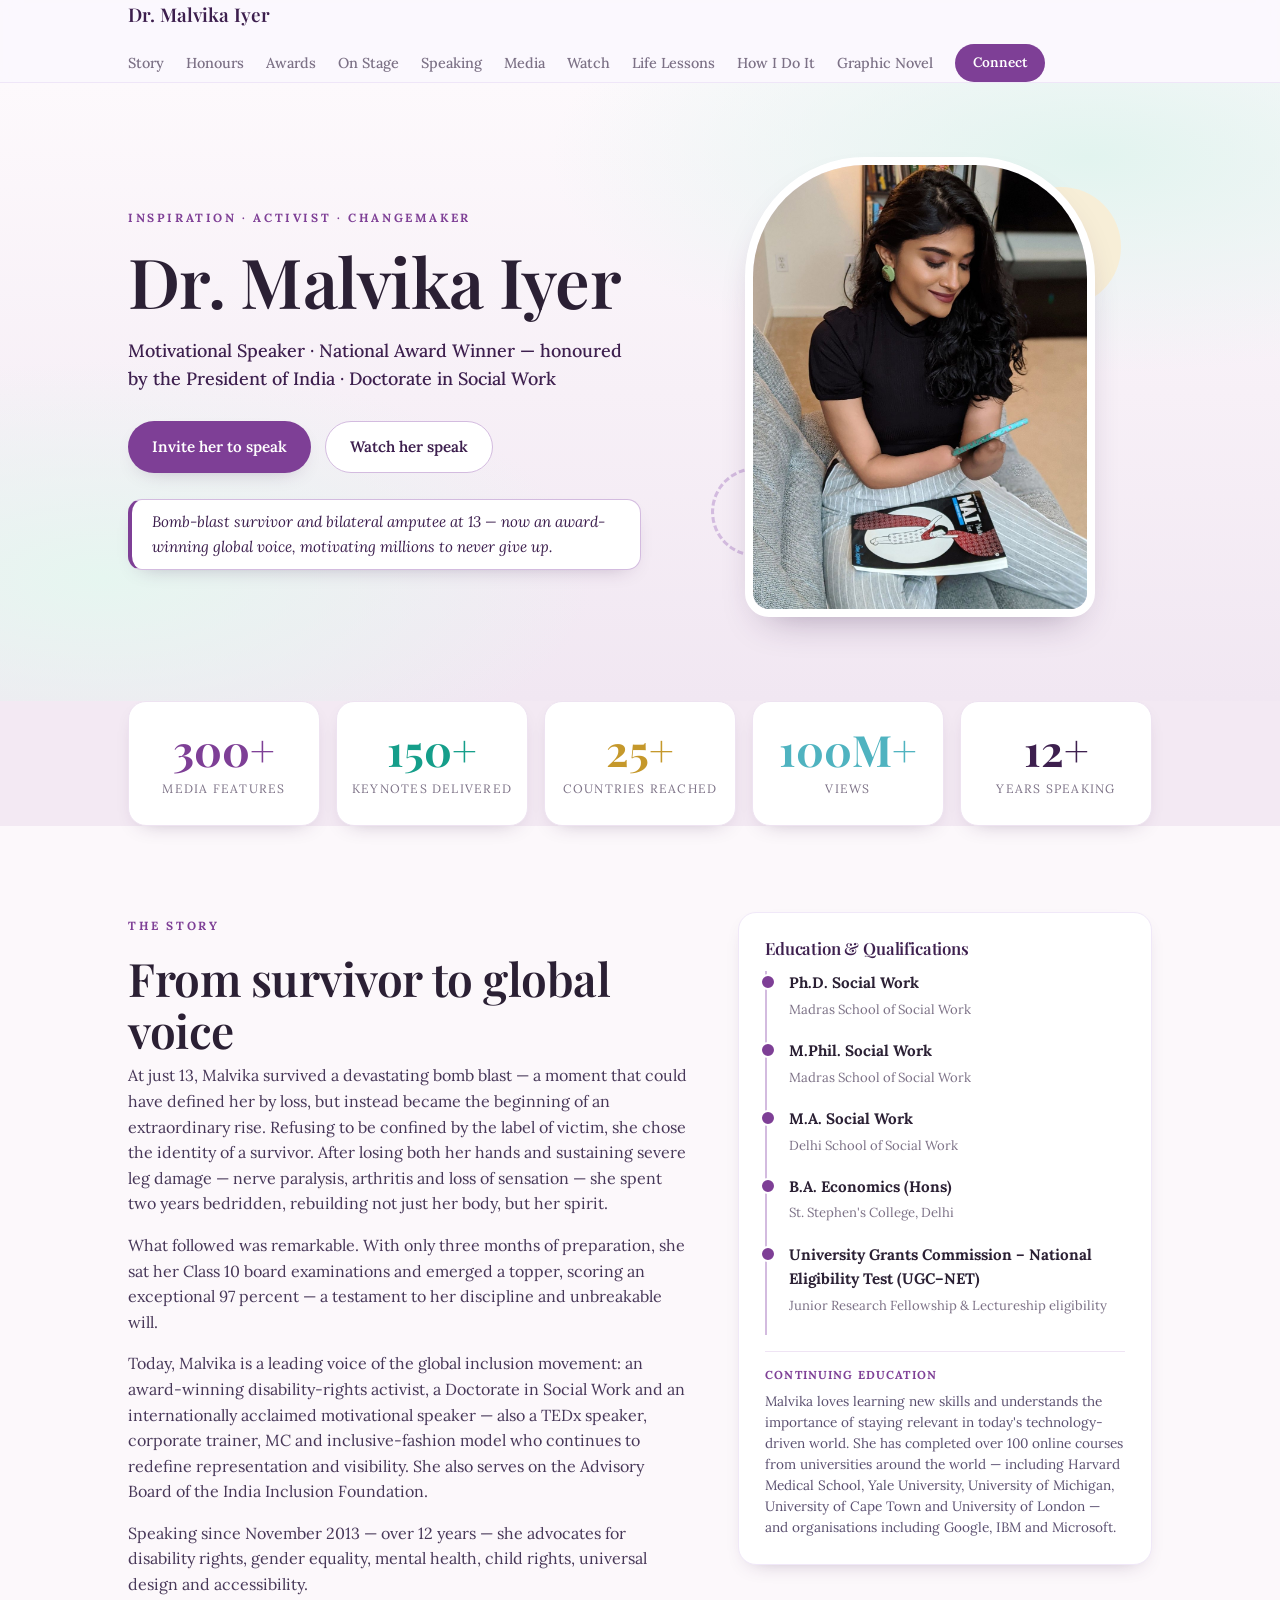
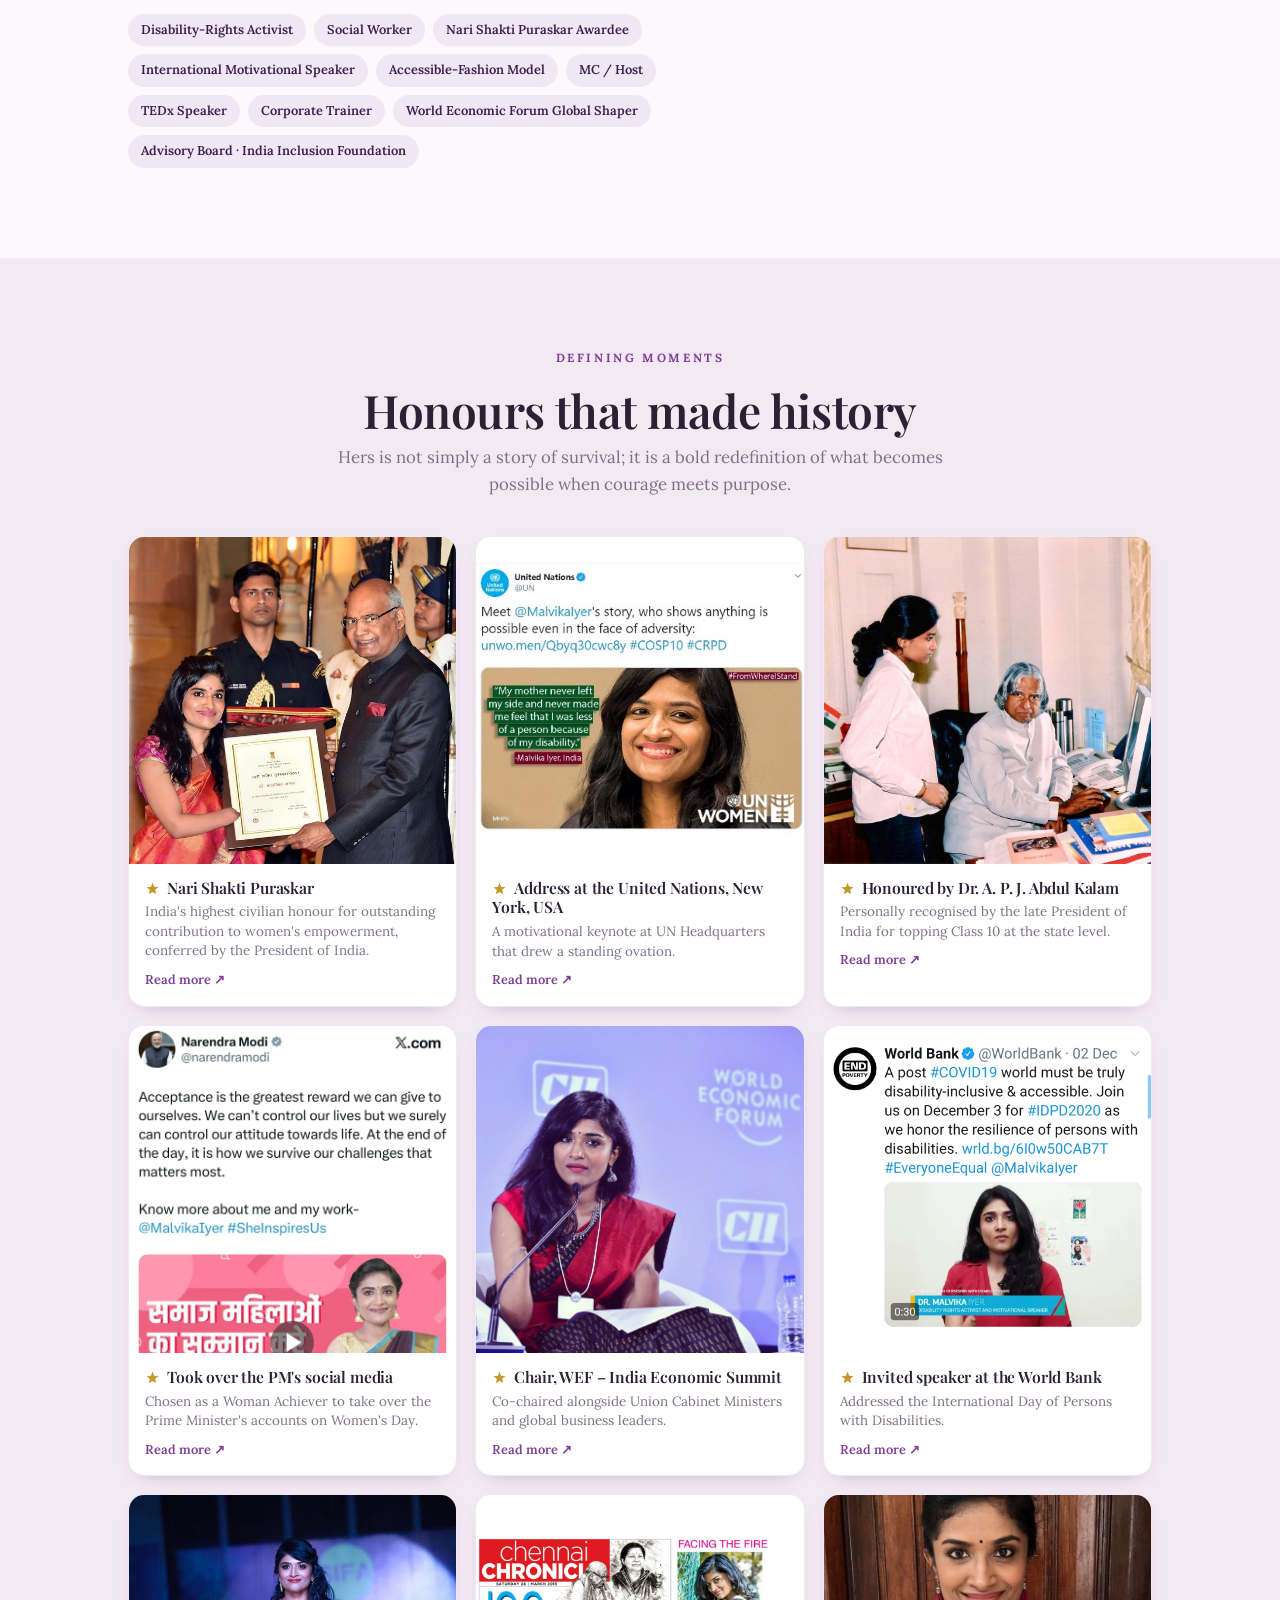
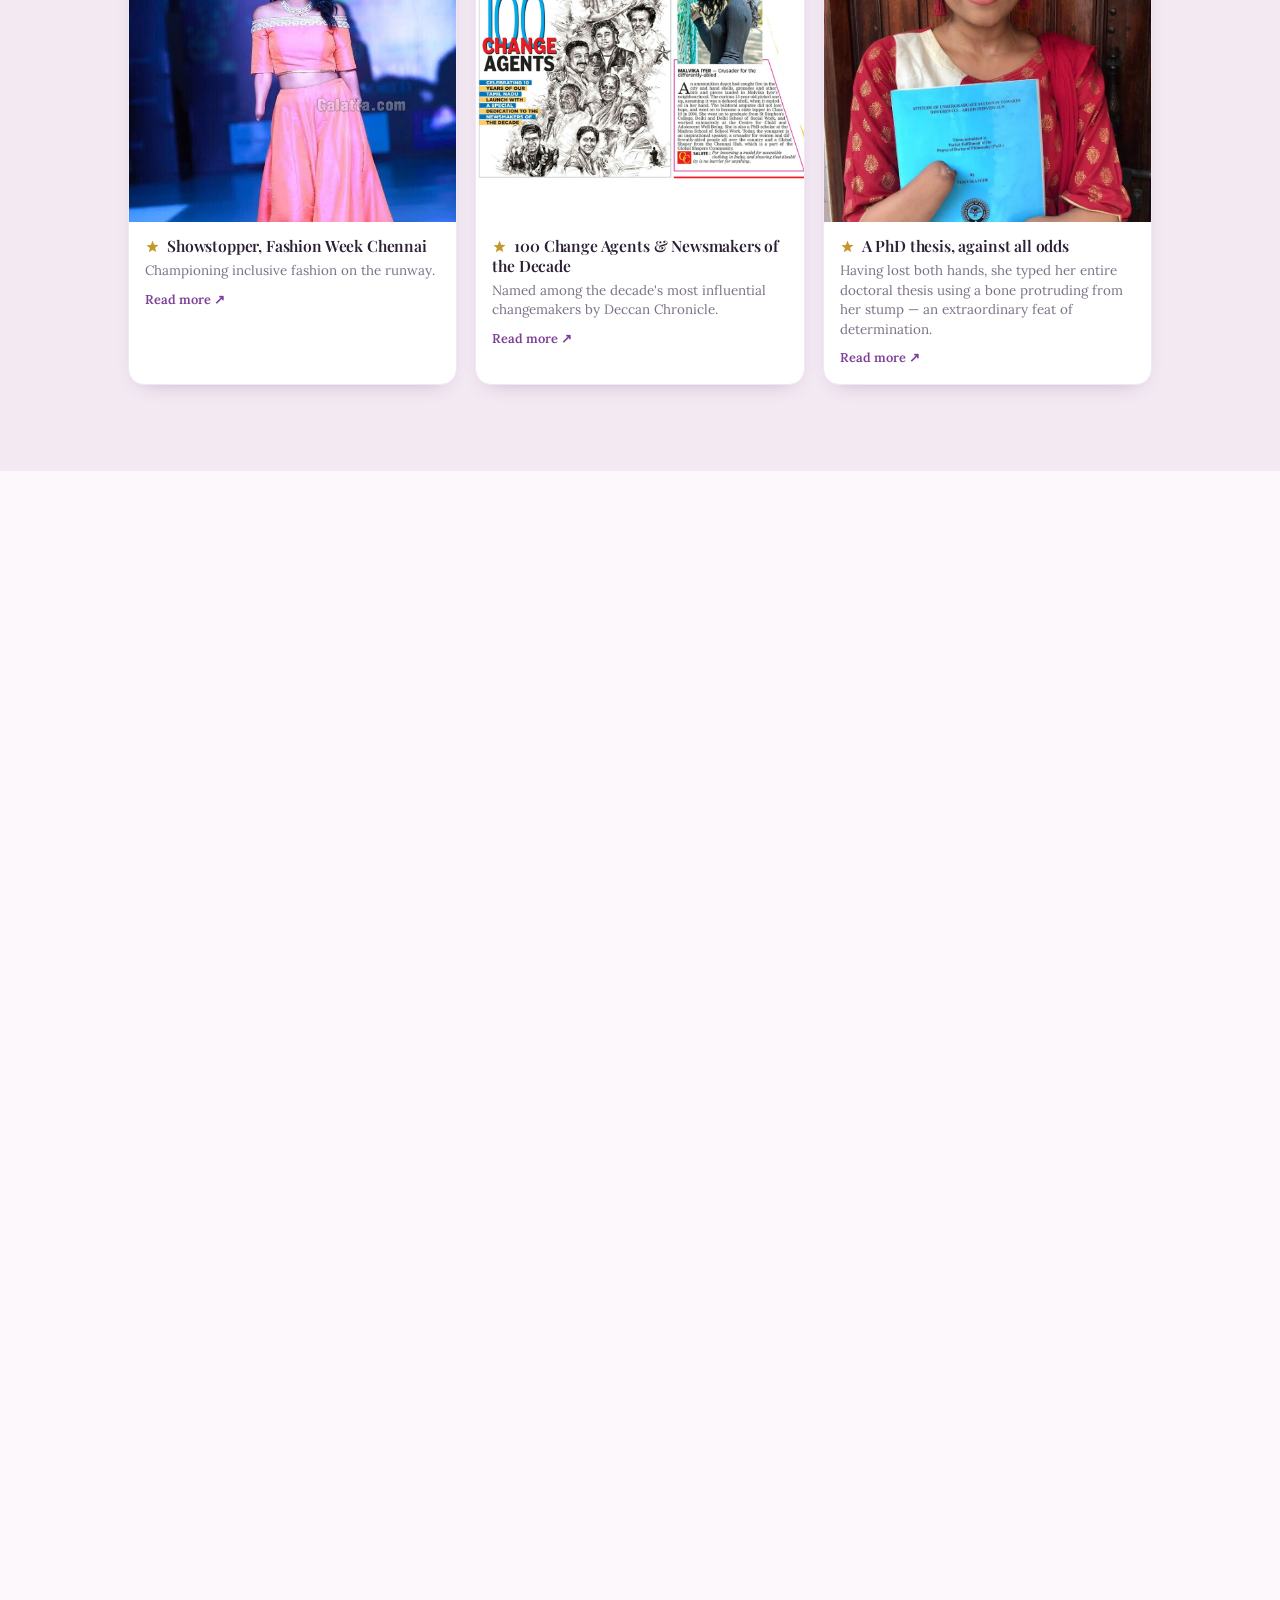
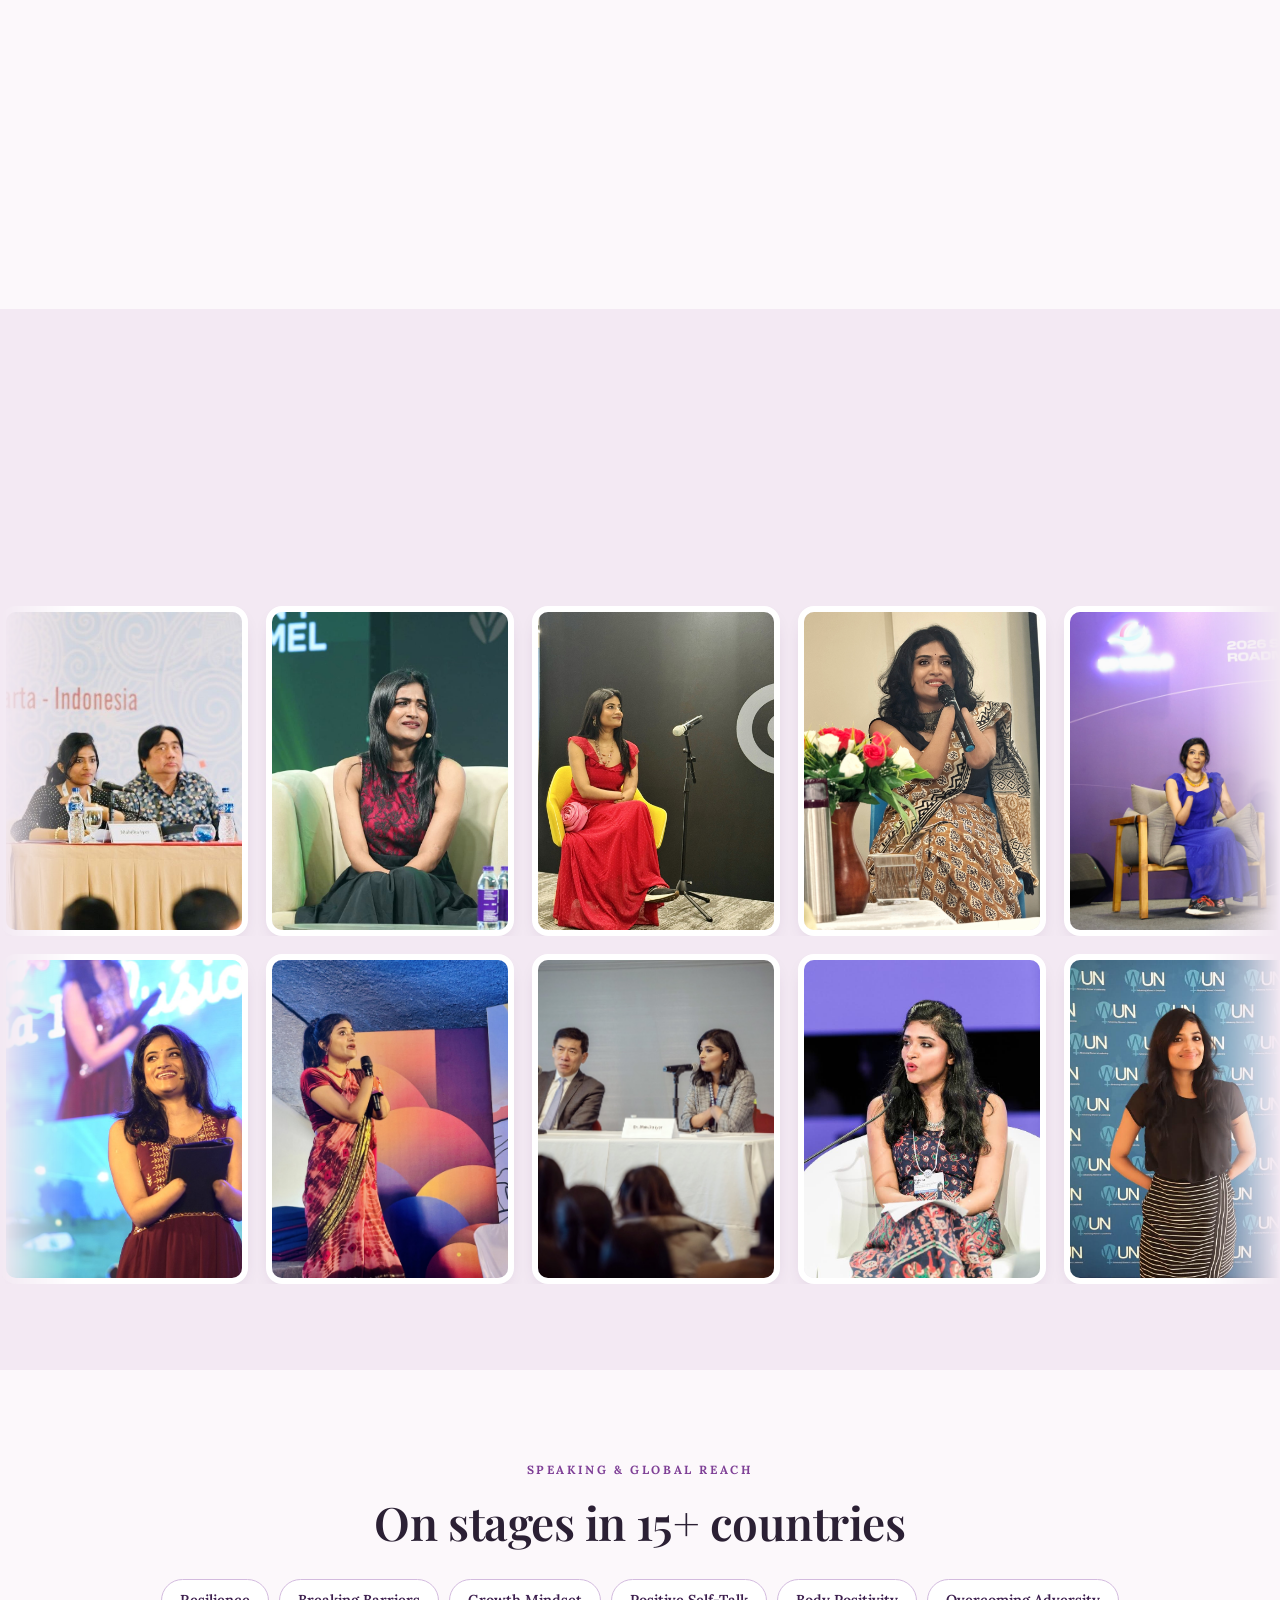
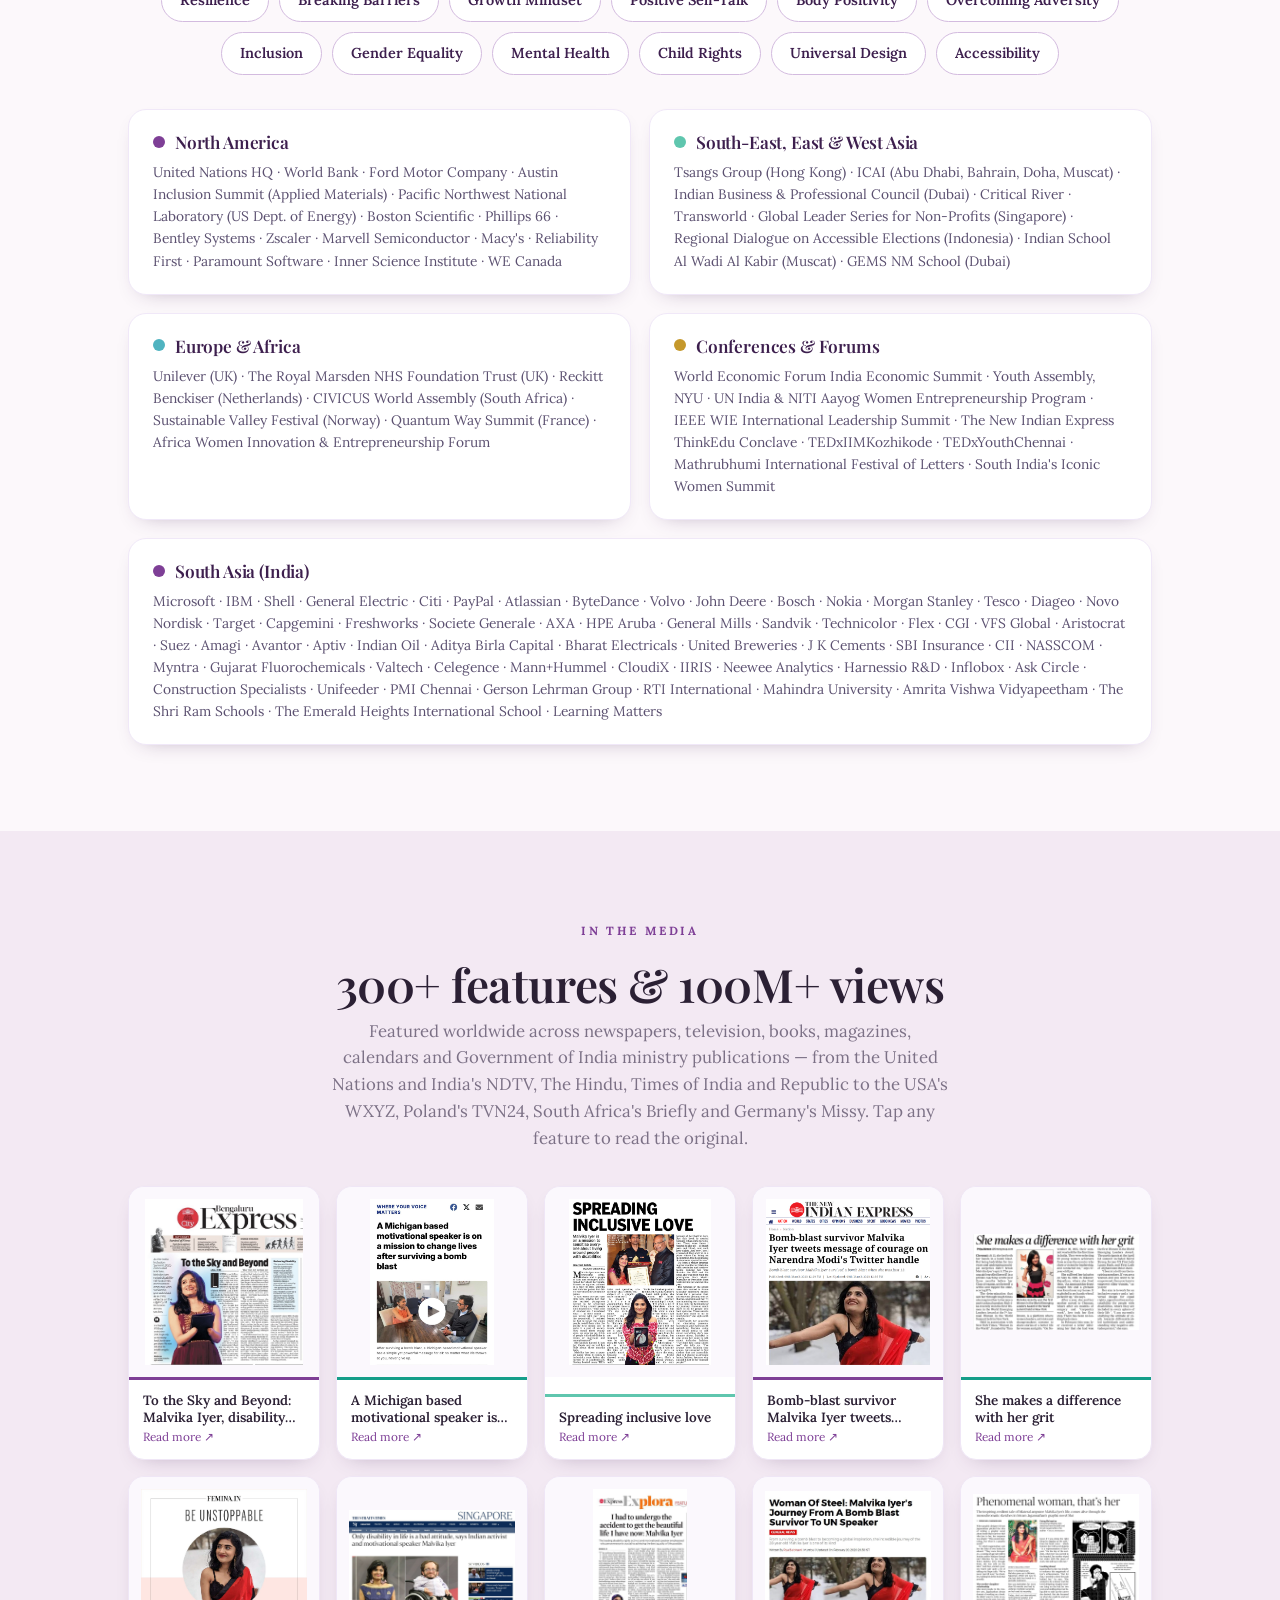
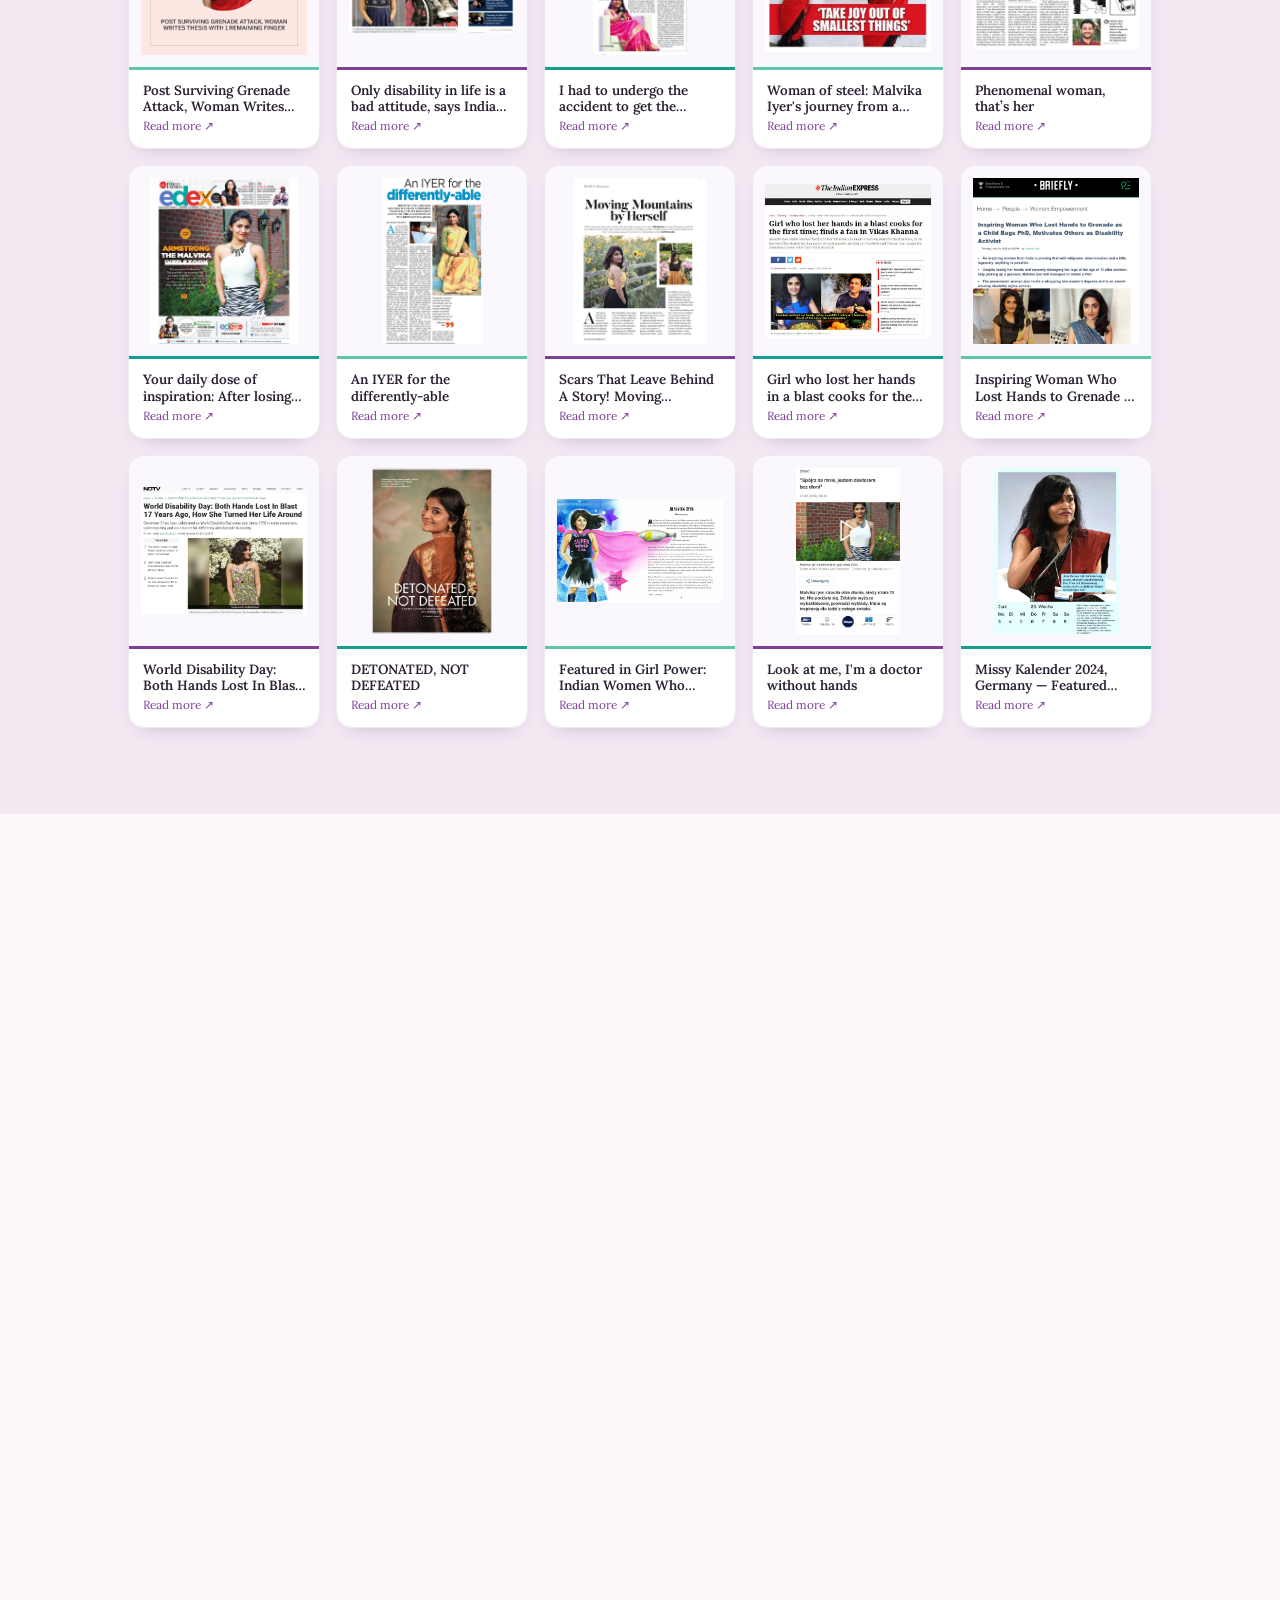
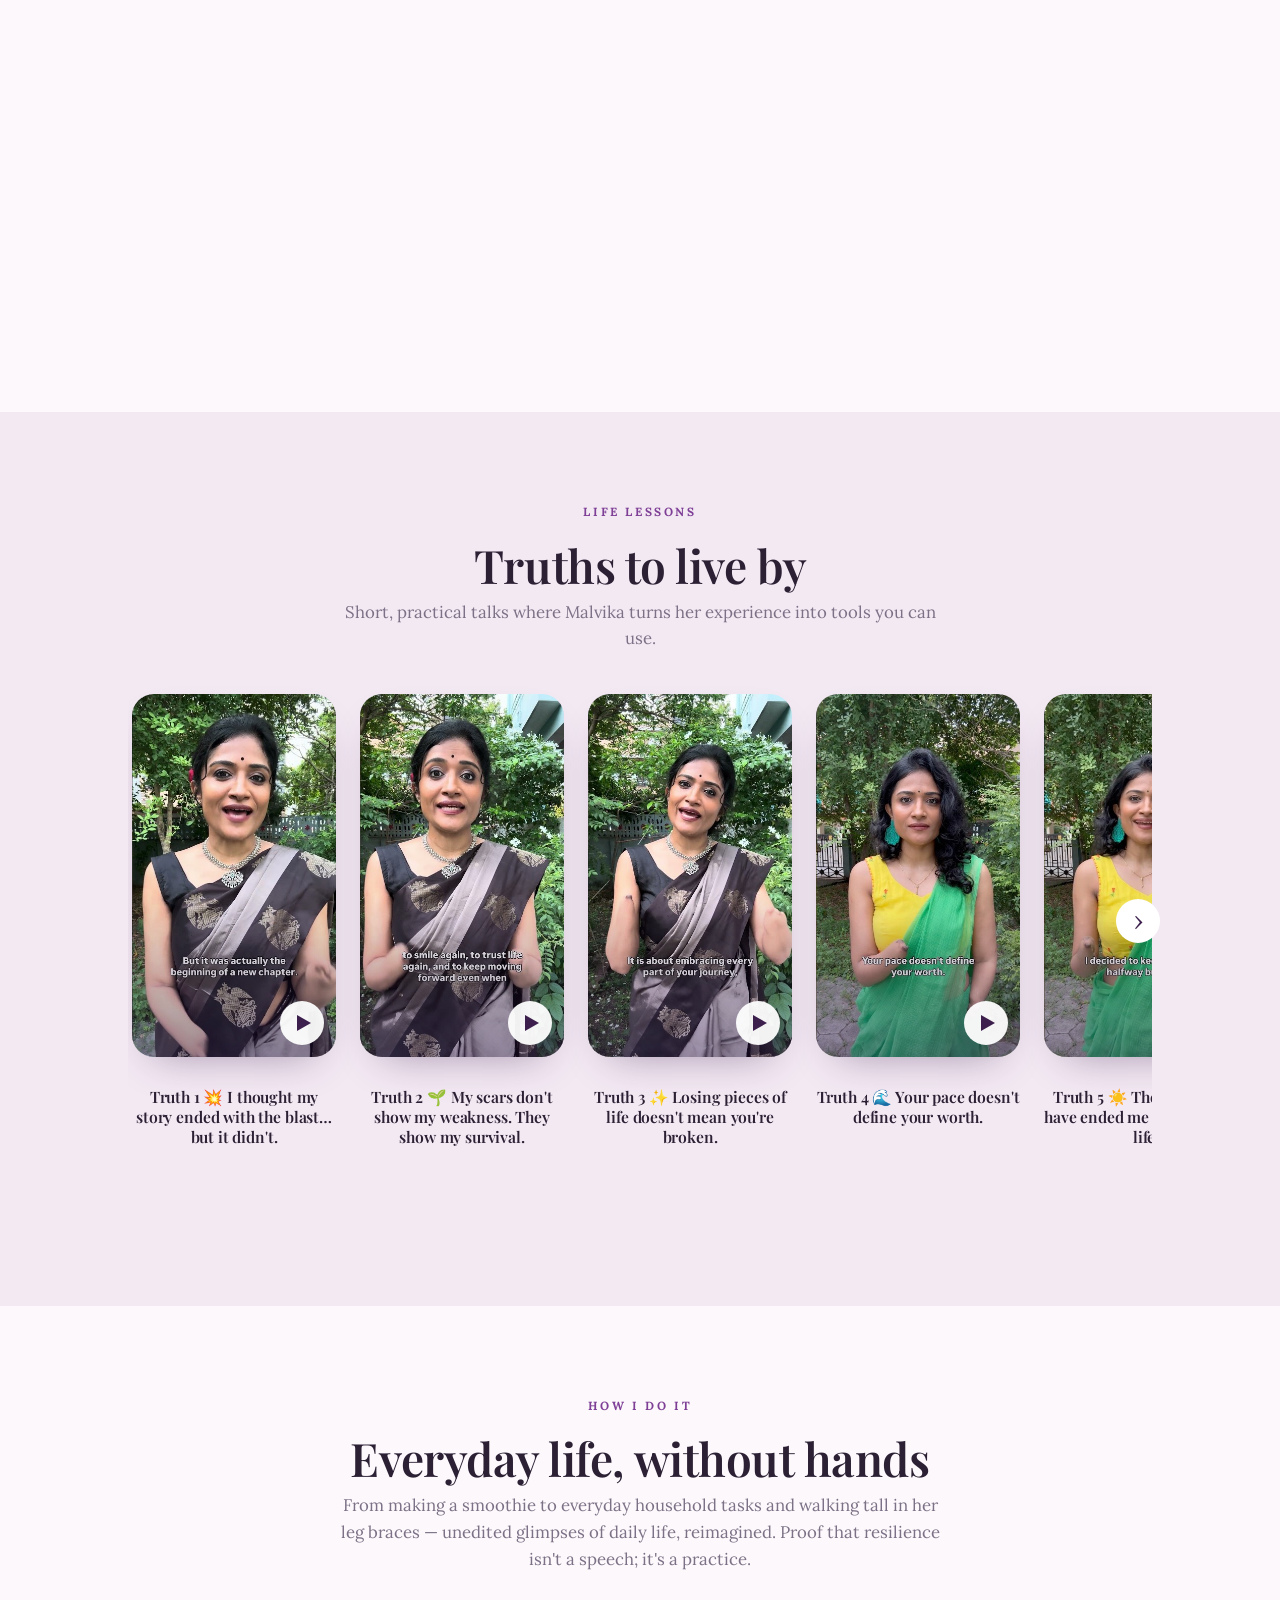
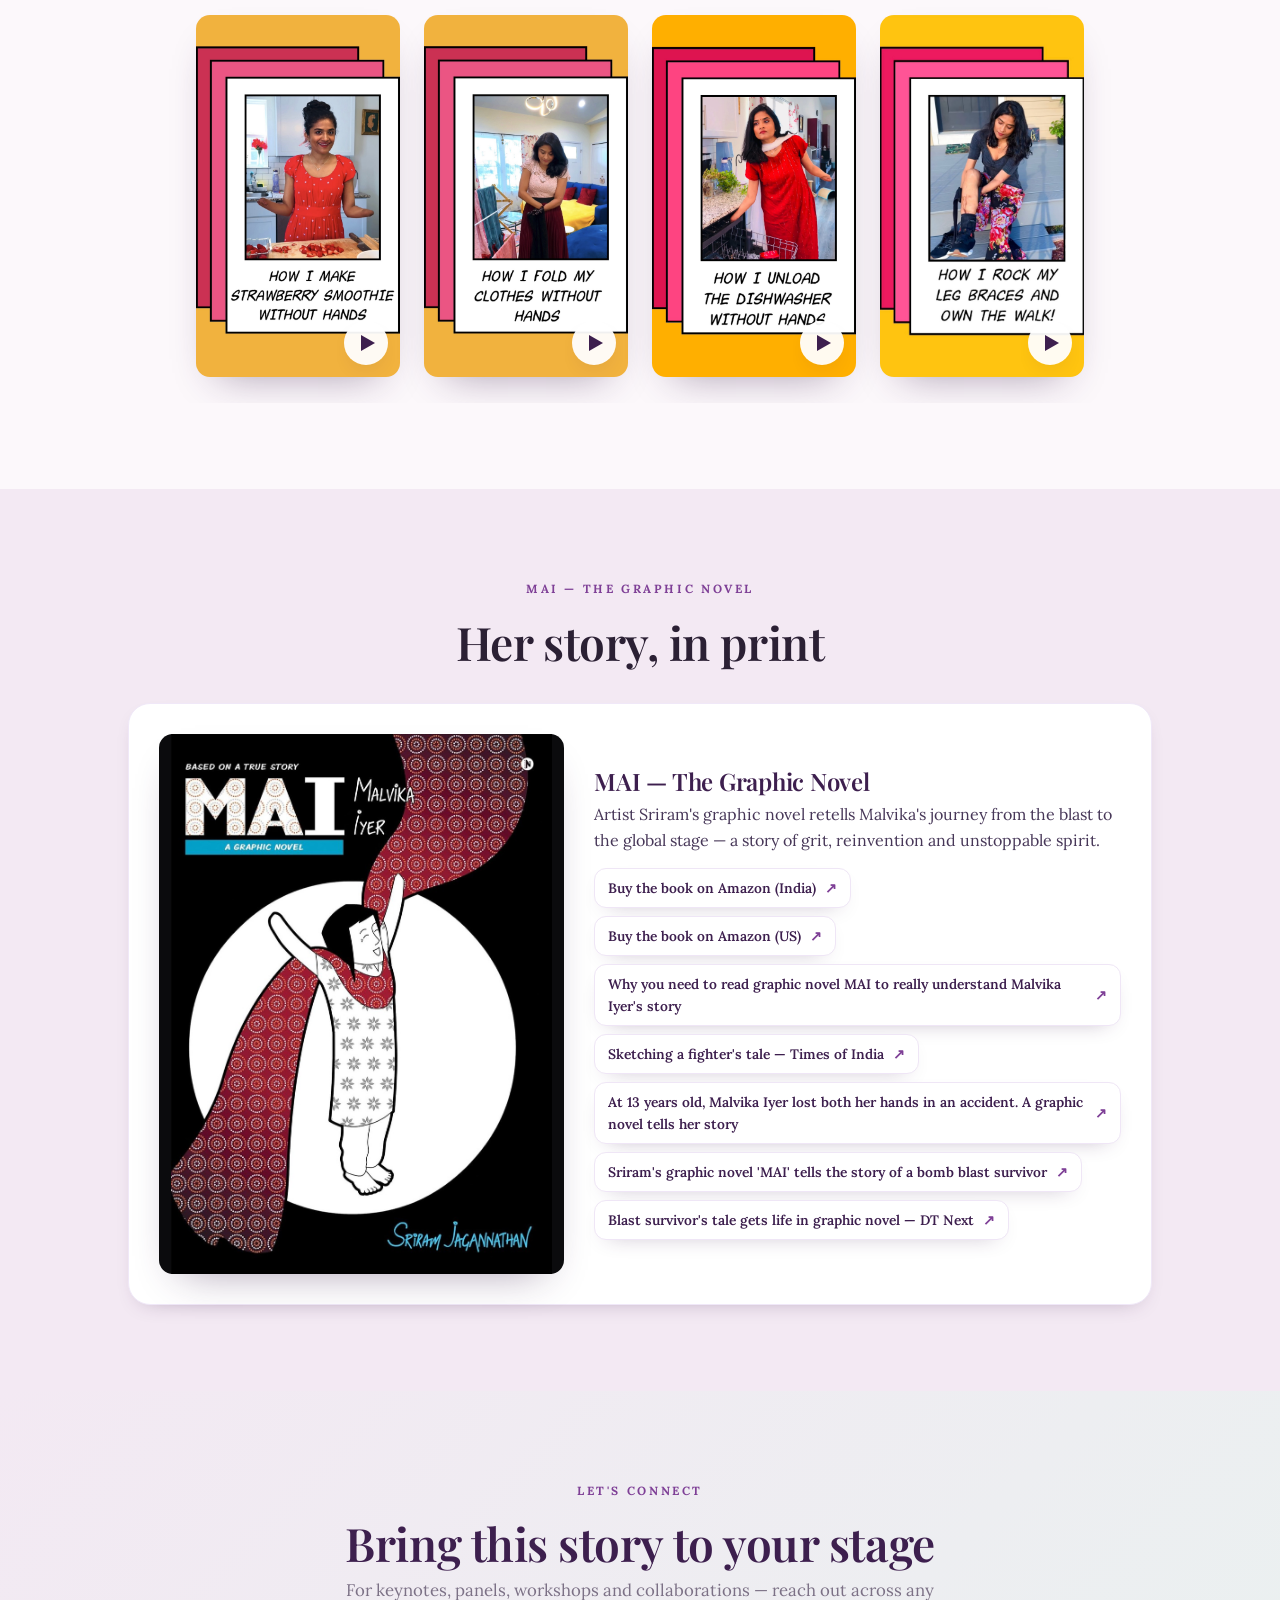
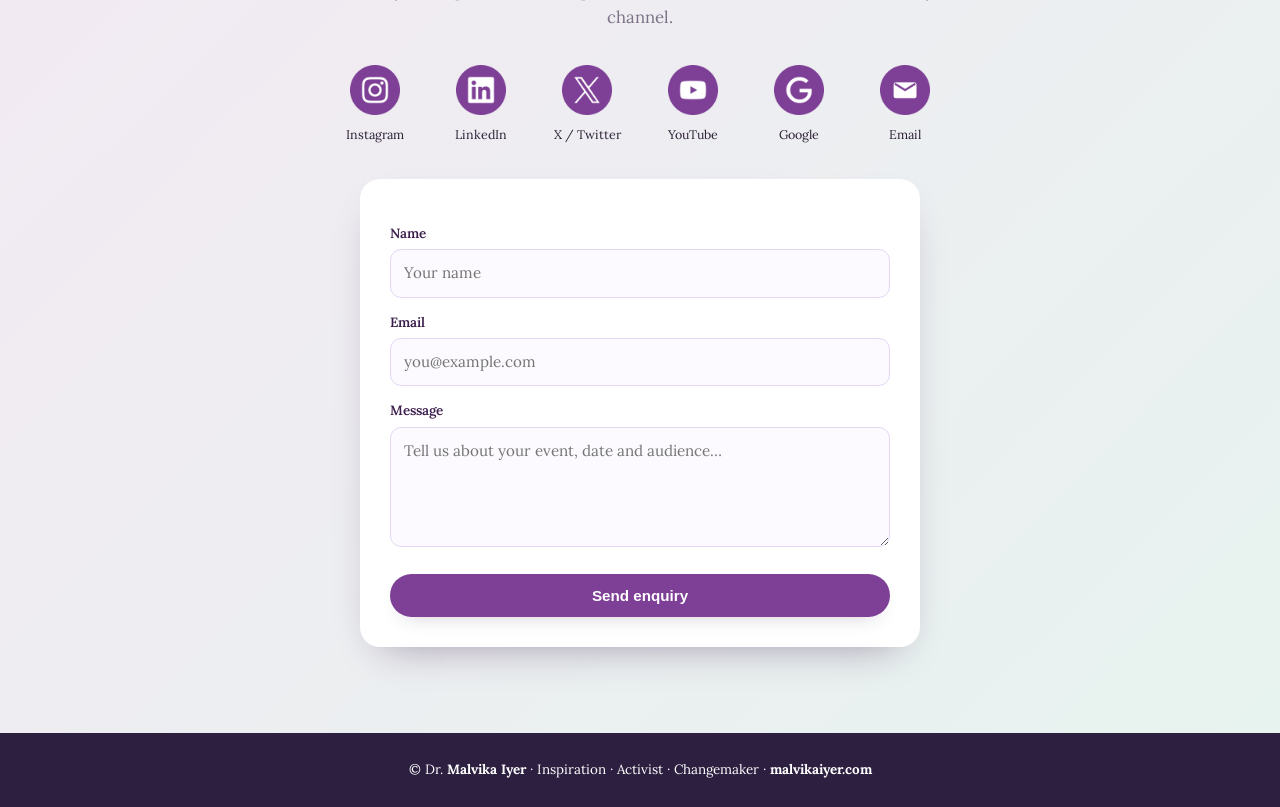
==== commit 5aaeb1a9: "Update index.html" ====
--- a/index.html
+++ b/index.html
@@ -219,7 +219,7 @@
 <a href="https://www.youtube.com/@MalvikaIyer/" target="_blank" rel="noopener"><span class="ic"><img src="/assets/soc_youtube.png?v=7118c3cf" alt="YouTube"></span>YouTube</a>
 <a href="https://share.google/ptlNX6ZUBbarv43xF" target="_blank" rel="noopener"><span class="ic"><img src="/assets/soc_google.png?v=b9ab5d1d" alt="Google"></span>Google</a>
 <a href="mailto:drmalvikaiyer@gmail.com" target="_blank" rel="noopener"><span class="ic"><img src="/assets/soc_email.png?v=10bc66af" alt="Email"></span>Email</a></div>
-  <form class="form-card" name="enquiry" method="POST" data-netlify="true" netlify-honeypot="bot-field">
+ <form class="form-card" action="https://formspree.io/f/xrevwndv" method="POST">
     <input type="hidden" name="form-name" value="enquiry">
     <p class="is-hidden"><label>Leave this empty: <input name="bot-field"></label></p>
     <label for="f-name">Name</label>
@@ -340,4 +340,4 @@
 </script>
 <script src="https://identity.netlify.com/v1/netlify-identity-widget.js"></script>
 <script>if(window.netlifyIdentity){window.netlifyIdentity.on("init",function(u){if(!u){window.netlifyIdentity.on("login",function(){document.location.href="/admin/";});}});}</script>
-</body></html>+</body></html>
